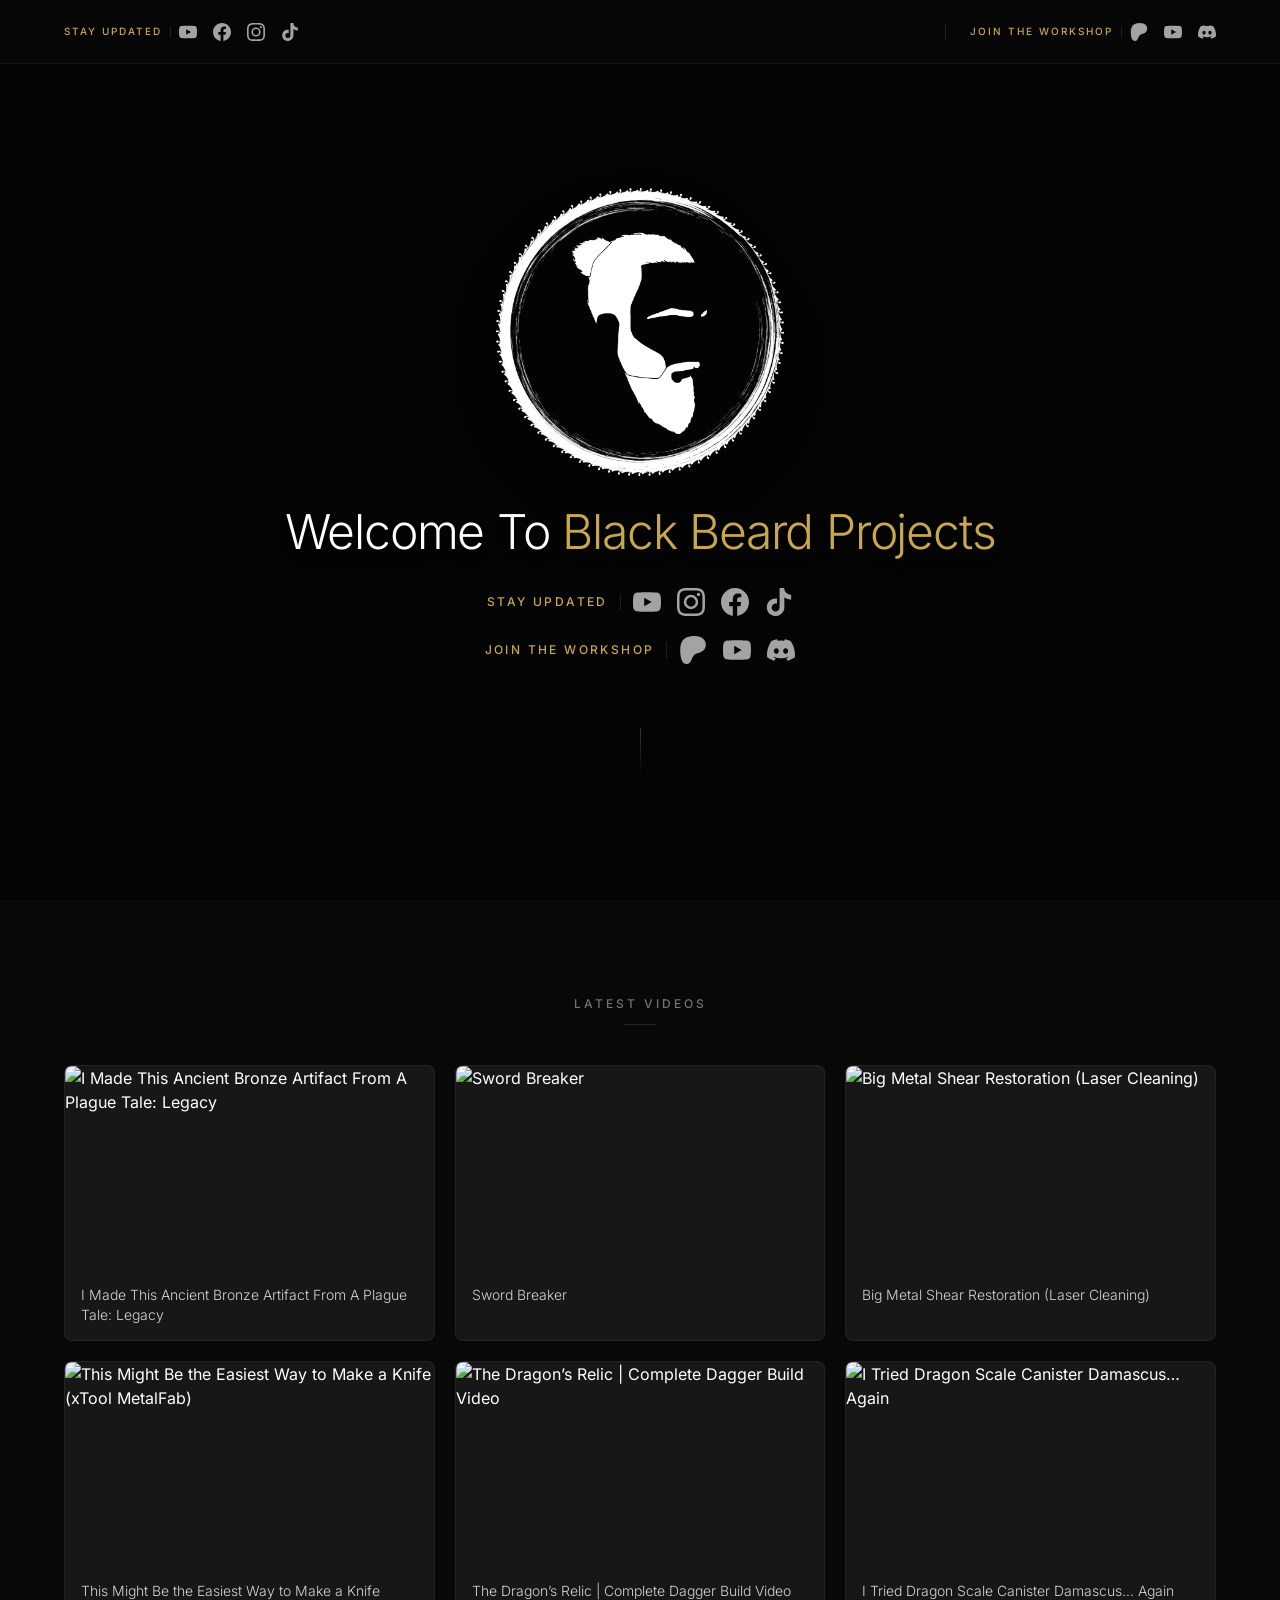
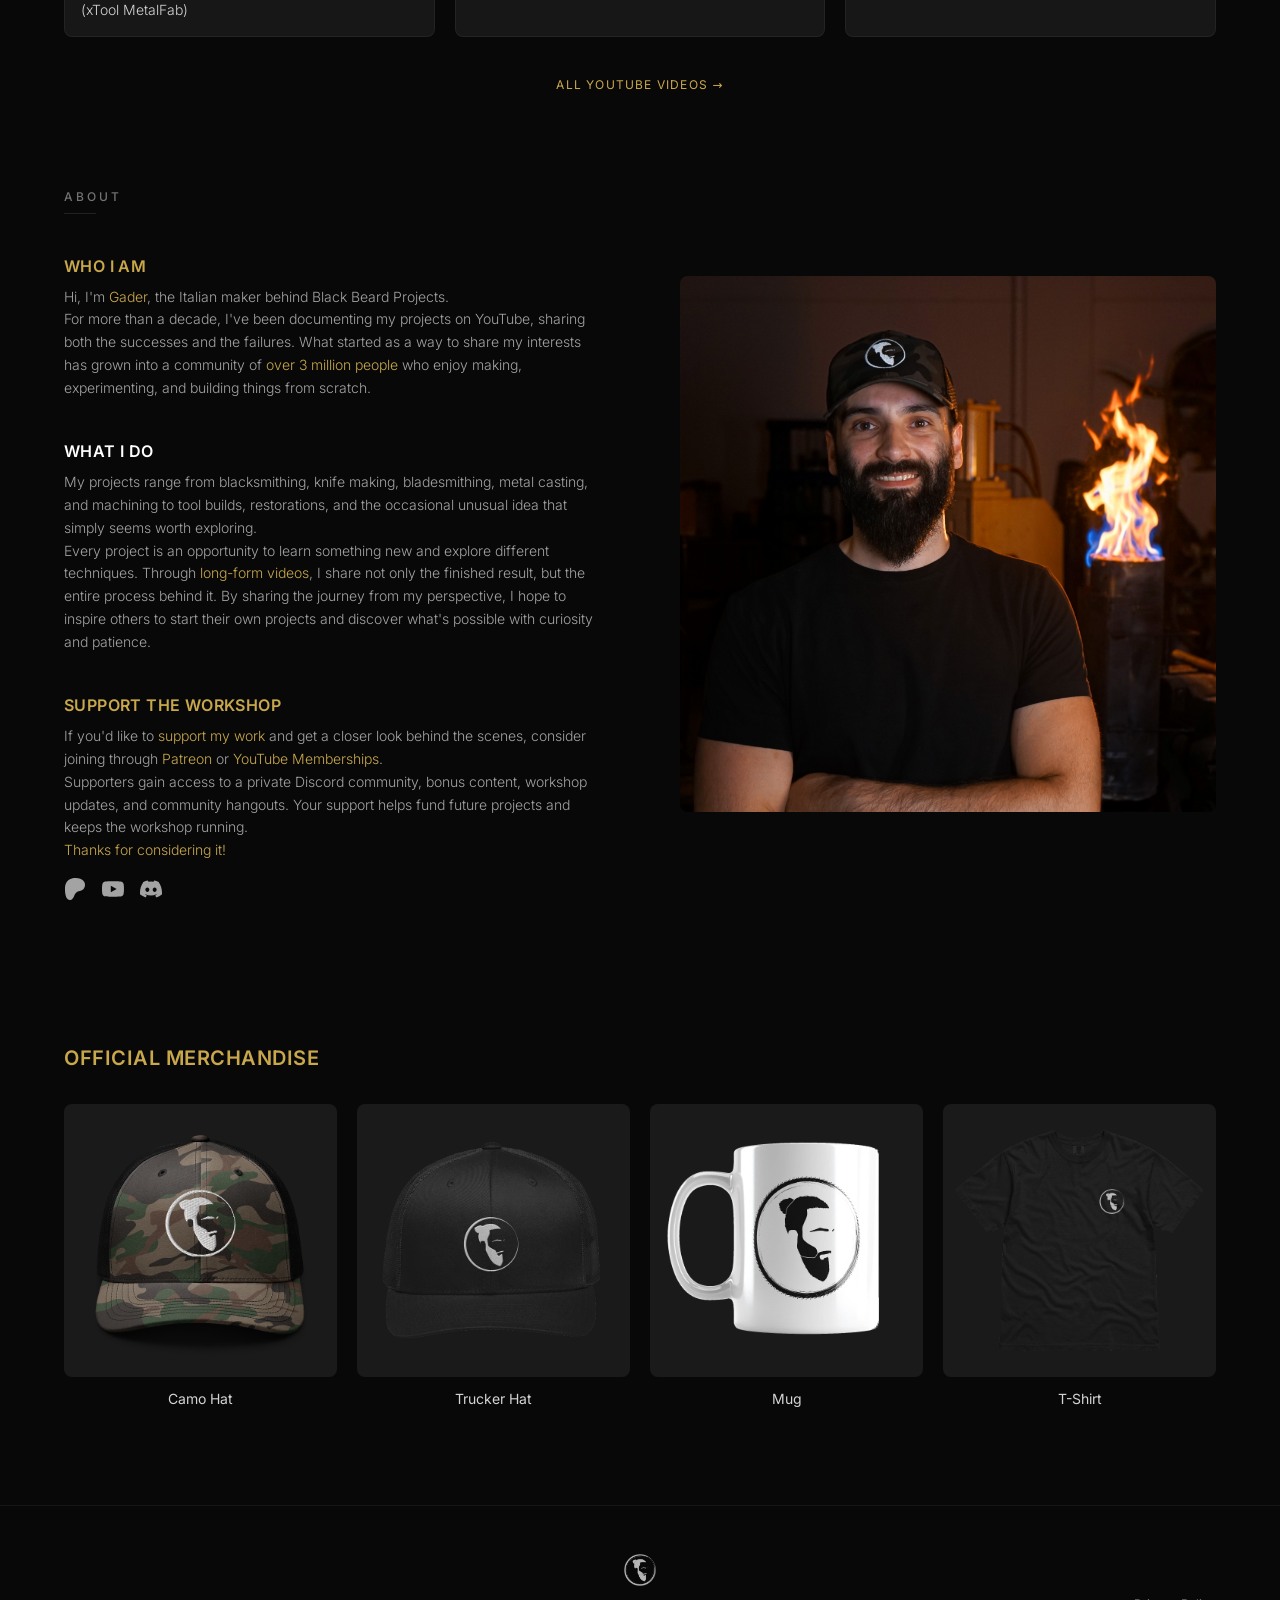
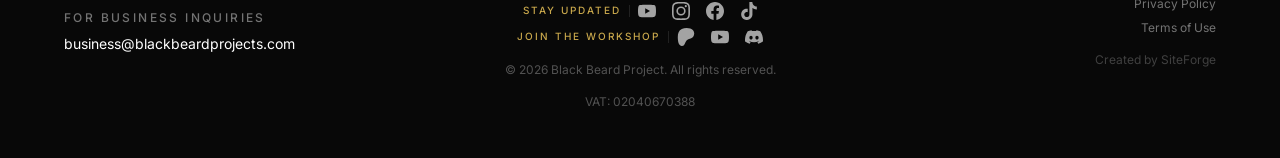
==== index.html @ b5246a2b "deploy: schedule build Koaleo/BlackBeardProjectSite@9760d2b26c0532c83d13c48fe50411321c0445b1" ====
<!DOCTYPE html><html lang="en"> <head><meta charset="UTF-8"><meta name="viewport" content="width=device-width, initial-scale=1.0"><meta name="description" content="Italian maker Black Beard Projects documents blacksmithing, knife making, metal casting and more, sharing the full process with a 3M+ community."><meta property="og:title" content="Black Beard Projects"><meta property="og:description" content="Italian maker Black Beard Projects documents blacksmithing, knife making, metal casting and more, sharing the full process with a 3M+ community."><meta property="og:image" content="https://blackbeardprojects.com/cover.png"><meta property="og:image:width" content="1200"><meta property="og:image:height" content="630"><meta property="og:url" content="https://blackbeardprojects.com"><meta property="og:type" content="website"><meta name="twitter:card" content="summary_large_image"><meta name="twitter:image" content="https://blackbeardprojects.com/cover.png"><link rel="icon" type="image/svg+xml" href="/Logo1.svg"><link rel="apple-touch-icon" href="/LOGO BIANCO 512.png"><title>Black Beard Projects</title><link rel="stylesheet" href="/_astro/index.CavbkKPJ.css"><script type="module">const t=Array.from(document.querySelectorAll(".video-bg"));let n=0,c=!1;function l(e){e.readyState===0&&(e.preload="auto",e.load())}function o(e){c=!1,t[n].play().catch(()=>{}),t[n].style.opacity="1",t[e].style.opacity="0",setTimeout(()=>{t[e].pause(),t[e].currentTime=0,l(t[(n+1)%t.length])},1100)}function i(){if(c)return;c=!0;const e=n;n=(n+1)%t.length;const a=t[n];if(a.readyState>=3)o(e);else{l(a);const r=setTimeout(()=>o(e),4e3);a.addEventListener("canplay",()=>{clearTimeout(r),o(e)},{once:!0})}}t[0].play().catch(()=>{});l(t[1%t.length]);t.forEach(e=>e.addEventListener("ended",i));
</script></head> <body>  <header class="fixed top-0 left-0 right-0 z-50 h-16 flex items-center px-6 md:px-10 border-b border-white/5 backdrop-blur-md bg-[#080808]/80"> <div class="max-w-6xl mx-auto w-full flex items-center justify-between"> <!-- <a href="#" aria-label="Back to top">
      <img
        src="/LOGO BIANCO.png"
        alt="Black Beard Project"
        class="h-8 w-auto"
      />
    </a> --> <div class="flex items-center gap-2"> <span class="hidden md:block text-[10px] font-medium tracking-[0.2em] uppercase whitespace-nowrap" style="color: var(--gold);">Stay Updated</span> <div class="hidden md:block w-px h-3 bg-white/10"></div> <div class="flex items-center gap-4 "> <a href="https://www.youtube.com/@BlackBeardProjects" target="_blank" rel="noopener noreferrer" aria-label="YouTube" class="text-neutral-400 transition-all duration-200 hover:text-white hover:scale-110"> <svg width="18" height="18" viewBox="0 0 24 24" fill="currentColor" xmlns="http://www.w3.org/2000/svg" aria-hidden="true"><path d="M23.5 6.2a3.01 3.01 0 0 0-2.12-2.12C19.5 3.6 12 3.6 12 3.6s-7.5 0-9.38.48A3.01 3.01 0 0 0 .5 6.2C0 8.08 0 12 0 12s0 3.92.5 5.8a3.01 3.01 0 0 0 2.12 2.12C4.5 20.4 12 20.4 12 20.4s7.5 0 9.38-.48a3.01 3.01 0 0 0 2.12-2.12C24 15.92 24 12 24 12s0-3.92-.5-5.8zM9.6 15.6V8.4l6.4 3.6-6.4 3.6z"/></svg> </a><a href="https://facebook.com/BlackBeardProjects" target="_blank" rel="noopener noreferrer" aria-label="Facebook" class="text-neutral-400 transition-all duration-200 hover:text-white hover:scale-110"> <svg width="18" height="18" viewBox="0 0 24 24" fill="currentColor" xmlns="http://www.w3.org/2000/svg" aria-hidden="true"><path d="M24 12.073C24 5.446 18.627 0 12 0S0 5.446 0 12.073C0 18.1 4.388 23.094 10.125 24v-8.437H7.078v-3.49h3.047v-2.66c0-3.025 1.791-4.697 4.533-4.697 1.312 0 2.686.236 2.686.236v2.971H15.83c-1.491 0-1.956.931-1.956 1.886v2.264h3.328l-.532 3.49h-2.796V24C19.612 23.094 24 18.1 24 12.073z"/></svg> </a><a href="https://instagram.com/black_beard_projects" target="_blank" rel="noopener noreferrer" aria-label="Instagram" class="text-neutral-400 transition-all duration-200 hover:text-white hover:scale-110"> <svg width="18" height="18" viewBox="0 0 24 24" fill="currentColor" xmlns="http://www.w3.org/2000/svg" aria-hidden="true"><path d="M12 2.163c3.204 0 3.584.012 4.85.07 3.252.148 4.771 1.691 4.919 4.919.058 1.265.069 1.645.069 4.849 0 3.205-.012 3.584-.069 4.849-.149 3.225-1.664 4.771-4.919 4.919-1.266.058-1.644.07-4.85.07-3.204 0-3.584-.012-4.849-.07-3.26-.149-4.771-1.699-4.919-4.92-.058-1.265-.07-1.644-.07-4.849 0-3.204.013-3.583.07-4.849.149-3.227 1.664-4.771 4.919-4.919 1.266-.057 1.645-.069 4.849-.069zM12 0C8.741 0 8.333.014 7.053.072 2.695.272.273 2.69.073 7.052.014 8.333 0 8.741 0 12c0 3.259.014 3.668.072 4.948.2 4.358 2.618 6.78 6.98 6.98C8.333 23.986 8.741 24 12 24c3.259 0 3.668-.014 4.948-.072 4.354-.2 6.782-2.618 6.979-6.98.059-1.28.073-1.689.073-4.948 0-3.259-.014-3.667-.072-4.947-.196-4.354-2.617-6.78-6.979-6.98C15.668.014 15.259 0 12 0zm0 5.838a6.162 6.162 0 1 0 0 12.324 6.162 6.162 0 0 0 0-12.324zM12 16a4 4 0 1 1 0-8 4 4 0 0 1 0 8zm6.406-11.845a1.44 1.44 0 1 0 0 2.881 1.44 1.44 0 0 0 0-2.881z"/></svg> </a><a href="https://vm.tiktok.com/ZMRnVJQvk" target="_blank" rel="noopener noreferrer" aria-label="TikTok" class="text-neutral-400 transition-all duration-200 hover:text-white hover:scale-110"> <svg width="18" height="18" viewBox="0 0 24 24" fill="currentColor" xmlns="http://www.w3.org/2000/svg" aria-hidden="true"><path d="M12.525.02c1.31-.02 2.61-.01 3.91-.02.08 1.53.63 3.09 1.75 4.17 1.12 1.11 2.7 1.62 4.24 1.79v4.03c-1.44-.05-2.89-.35-4.2-.97-.57-.26-1.1-.59-1.62-.93-.01 2.92.01 5.84-.02 8.75-.08 1.4-.54 2.79-1.35 3.94-1.31 1.92-3.58 3.17-5.91 3.21-1.43.08-2.86-.31-4.08-1.03-2.02-1.19-3.44-3.37-3.65-5.71-.02-.5-.03-1-.01-1.49.18-1.9 1.12-3.72 2.58-4.96 1.66-1.44 3.98-2.13 6.15-1.72.02 1.48-.04 2.96-.04 4.44-.99-.32-2.15-.23-3.02.37-.63.41-1.11 1.04-1.36 1.75-.21.51-.15 1.07-.14 1.61.24 1.64 1.82 3.02 3.5 2.87 1.12-.01 2.19-.66 2.77-1.61.19-.33.4-.67.41-1.06.1-1.79.06-3.57.07-5.36.01-4.03-.01-8.05.02-12.07z"/></svg> </a> </div> </div> <div class="flex items-center gap-4 md:gap-6"> <!-- Stay Updated --> <div class="w-px h-4 bg-white/10"></div> <!-- Join the Workshop --> <div class="flex items-center gap-2"> <span class="hidden md:block text-[10px] font-medium tracking-[0.2em] uppercase whitespace-nowrap" style="color: var(--gold);">Join the Workshop</span> <div class="hidden md:block w-px h-3 bg-white/10"></div> <div class="flex items-center gap-4 "> <a href="https://patreon.com/blackbeardprojects" target="_blank" rel="noopener noreferrer" aria-label="Patreon" class="text-neutral-400 transition-all duration-200 hover:text-white hover:scale-110"> <svg width="18" height="18" viewBox="0 0 512 512" fill="currentColor" xmlns="http://www.w3.org/2000/svg" aria-hidden="true"><g transform="matrix(.47407 0 0 .47407 .383 .422)"><clipPath id="patreon-clip"><path d="M0 0h1080v1080H0z"/></clipPath><g clip-path="url(#patreon-clip)"><path d="M1033.05 324.45c-.19-137.9-107.59-250.92-233.6-291.7-156.48-50.64-362.86-43.3-512.28 27.2-181.1 85.46-237.99 272.66-240.11 459.36-1.74 153.5 13.58 557.79 241.62 560.67 169.44 2.15 194.67-216.18 273.07-321.33 55.78-74.81 127.6-95.94 216.01-117.82 151.95-37.61 255.51-157.53 255.29-316.38z" fill-rule="nonzero"/></g></g></svg> </a><a href="https://www.youtube.com/channel/UC8q2GgxOUS_Dzd5KIYeJQIw/join" target="_blank" rel="noopener noreferrer" aria-label="YouTube Membership" class="text-neutral-400 transition-all duration-200 hover:text-white hover:scale-110"> <svg width="18" height="18" viewBox="0 0 24 24" fill="currentColor" xmlns="http://www.w3.org/2000/svg" aria-hidden="true"><path d="M23.5 6.2a3.01 3.01 0 0 0-2.12-2.12C19.5 3.6 12 3.6 12 3.6s-7.5 0-9.38.48A3.01 3.01 0 0 0 .5 6.2C0 8.08 0 12 0 12s0 3.92.5 5.8a3.01 3.01 0 0 0 2.12 2.12C4.5 20.4 12 20.4 12 20.4s7.5 0 9.38-.48a3.01 3.01 0 0 0 2.12-2.12C24 15.92 24 12 24 12s0-3.92-.5-5.8zM9.6 15.6V8.4l6.4 3.6-6.4 3.6z"/></svg> </a><a href="https://discord.gg/Z4tnxjFQX7" target="_blank" rel="noopener noreferrer" aria-label="Discord" class="text-neutral-400 transition-all duration-200 hover:text-white hover:scale-110"> <svg width="18" height="18" viewBox="0 0 24 24" fill="currentColor" xmlns="http://www.w3.org/2000/svg" aria-hidden="true"><path d="M20.317 4.37a19.791 19.791 0 0 0-4.885-1.515.074.074 0 0 0-.079.037c-.21.375-.444.864-.608 1.25a18.27 18.27 0 0 0-5.487 0 12.64 12.64 0 0 0-.617-1.25.077.077 0 0 0-.079-.037A19.736 19.736 0 0 0 3.677 4.37a.07.07 0 0 0-.032.027C.533 9.046-.32 13.58.099 18.057a.082.082 0 0 0 .031.057 19.9 19.9 0 0 0 5.993 3.03.078.078 0 0 0 .084-.028 14.09 14.09 0 0 0 1.226-1.994.076.076 0 0 0-.041-.106 13.107 13.107 0 0 1-1.872-.892.077.077 0 0 1-.008-.128 10.2 10.2 0 0 0 .372-.292.074.074 0 0 1 .077-.01c3.928 1.793 8.18 1.793 12.062 0a.074.074 0 0 1 .078.01c.12.098.246.198.373.292a.077.077 0 0 1-.006.127 12.299 12.299 0 0 1-1.873.892.077.077 0 0 0-.041.107c.36.698.772 1.362 1.225 1.993a.076.076 0 0 0 .084.028 19.839 19.839 0 0 0 6.002-3.03.077.077 0 0 0 .032-.054c.5-5.177-.838-9.674-3.549-13.66a.061.061 0 0 0-.031-.03zM8.02 15.33c-1.183 0-2.157-1.085-2.157-2.419 0-1.333.956-2.419 2.157-2.419 1.21 0 2.176 1.096 2.157 2.42 0 1.333-.956 2.418-2.157 2.418zm7.975 0c-1.183 0-2.157-1.085-2.157-2.419 0-1.333.955-2.419 2.157-2.419 1.21 0 2.176 1.096 2.157 2.42 0 1.333-.946 2.418-2.157 2.418z"/></svg> </a> </div> </div> </div> </div> </header> <main> <section class="relative min-h-screen flex flex-col items-center justify-center px-6 pt-16 text-center overflow-hidden"> <!-- Video background --> <div class="absolute inset-0 z-0"> <video data-index="0" class="video-bg absolute inset-0 w-full h-full object-cover transition-opacity duration-1000" style="opacity: 1;" src="/videos/bbp1r.mp4" muted playsinline preload="auto"></video><video data-index="1" class="video-bg absolute inset-0 w-full h-full object-cover transition-opacity duration-1000" style="opacity: 0;" src="/videos/bbp2r.mp4" muted playsinline preload="none"></video><video data-index="2" class="video-bg absolute inset-0 w-full h-full object-cover transition-opacity duration-1000" style="opacity: 0;" src="/videos/bbp3r.mp4" muted playsinline preload="none"></video><video data-index="3" class="video-bg absolute inset-0 w-full h-full object-cover transition-opacity duration-1000" style="opacity: 0;" src="/videos/bbp4r.mp4" muted playsinline preload="none"></video><video data-index="4" class="video-bg absolute inset-0 w-full h-full object-cover transition-opacity duration-1000" style="opacity: 0;" src="/videos/bbp5r.mp4" muted playsinline preload="none"></video> <!-- Dark overlay --> <div class="absolute inset-0 bg-black/50"></div> </div> <!-- Content --> <div class="relative z-10 max-w-3xl mx-auto flex flex-col items-center gap-8"> <img src="/LOGO BIANCO.png" alt="Black Beard Project" class="w-48 md:w-64 lg:w-72 drop-shadow-2xl"> <div class="flex flex-col gap-4"> <!-- <p class="text-xs font-medium tracking-[0.25em] text-neutral-400 uppercase">
        DYI &bull; Creating &bull; Sharing
      </p> --> <h1 class="text-3xl md:text-4xl lg:text-5xl font-light text-white leading-tight tracking-tight drop-shadow-lg">
Welcome To<span class="md:hidden"><br></span><span class="hidden md:inline">&nbsp;</span><span style="color: var(--gold);">Black Beard Projects</span> </h1> <!-- <p class="text-base md:text-lg text-neutral-300 max-w-xl mx-auto leading-relaxed font-light drop-shadow">
        Lorem ipsum dolor sit amet, consectetur adipiscing elit, sed do eiusmod tempor incididunt ut labore et dolore magna aliqua.
      </p> --> </div> <div class="flex flex-col items-center gap-5"> <div class="flex items-center gap-3"> <span class="text-xs font-medium tracking-[0.2em] text-neutral-500 uppercase whitespace-nowrap" style="color: var(--gold);">Stay Updated</span> <div class="w-px h-4 bg-white/10"></div> <div class="flex items-center gap-4 "> <a href="https://www.youtube.com/@BlackBeardProjects" target="_blank" rel="noopener noreferrer" aria-label="YouTube" class="text-neutral-400 transition-all duration-200 hover:text-white hover:scale-110"> <svg width="28" height="28" viewBox="0 0 24 24" fill="currentColor" xmlns="http://www.w3.org/2000/svg" aria-hidden="true"><path d="M23.5 6.2a3.01 3.01 0 0 0-2.12-2.12C19.5 3.6 12 3.6 12 3.6s-7.5 0-9.38.48A3.01 3.01 0 0 0 .5 6.2C0 8.08 0 12 0 12s0 3.92.5 5.8a3.01 3.01 0 0 0 2.12 2.12C4.5 20.4 12 20.4 12 20.4s7.5 0 9.38-.48a3.01 3.01 0 0 0 2.12-2.12C24 15.92 24 12 24 12s0-3.92-.5-5.8zM9.6 15.6V8.4l6.4 3.6-6.4 3.6z"/></svg> </a><a href="https://instagram.com/black_beard_projects" target="_blank" rel="noopener noreferrer" aria-label="Instagram" class="text-neutral-400 transition-all duration-200 hover:text-white hover:scale-110"> <svg width="28" height="28" viewBox="0 0 24 24" fill="currentColor" xmlns="http://www.w3.org/2000/svg" aria-hidden="true"><path d="M12 2.163c3.204 0 3.584.012 4.85.07 3.252.148 4.771 1.691 4.919 4.919.058 1.265.069 1.645.069 4.849 0 3.205-.012 3.584-.069 4.849-.149 3.225-1.664 4.771-4.919 4.919-1.266.058-1.644.07-4.85.07-3.204 0-3.584-.012-4.849-.07-3.26-.149-4.771-1.699-4.919-4.92-.058-1.265-.07-1.644-.07-4.849 0-3.204.013-3.583.07-4.849.149-3.227 1.664-4.771 4.919-4.919 1.266-.057 1.645-.069 4.849-.069zM12 0C8.741 0 8.333.014 7.053.072 2.695.272.273 2.69.073 7.052.014 8.333 0 8.741 0 12c0 3.259.014 3.668.072 4.948.2 4.358 2.618 6.78 6.98 6.98C8.333 23.986 8.741 24 12 24c3.259 0 3.668-.014 4.948-.072 4.354-.2 6.782-2.618 6.979-6.98.059-1.28.073-1.689.073-4.948 0-3.259-.014-3.667-.072-4.947-.196-4.354-2.617-6.78-6.979-6.98C15.668.014 15.259 0 12 0zm0 5.838a6.162 6.162 0 1 0 0 12.324 6.162 6.162 0 0 0 0-12.324zM12 16a4 4 0 1 1 0-8 4 4 0 0 1 0 8zm6.406-11.845a1.44 1.44 0 1 0 0 2.881 1.44 1.44 0 0 0 0-2.881z"/></svg> </a><a href="https://facebook.com/BlackBeardProjects" target="_blank" rel="noopener noreferrer" aria-label="Facebook" class="text-neutral-400 transition-all duration-200 hover:text-white hover:scale-110"> <svg width="28" height="28" viewBox="0 0 24 24" fill="currentColor" xmlns="http://www.w3.org/2000/svg" aria-hidden="true"><path d="M24 12.073C24 5.446 18.627 0 12 0S0 5.446 0 12.073C0 18.1 4.388 23.094 10.125 24v-8.437H7.078v-3.49h3.047v-2.66c0-3.025 1.791-4.697 4.533-4.697 1.312 0 2.686.236 2.686.236v2.971H15.83c-1.491 0-1.956.931-1.956 1.886v2.264h3.328l-.532 3.49h-2.796V24C19.612 23.094 24 18.1 24 12.073z"/></svg> </a><a href="https://vm.tiktok.com/ZMRnVJQvk" target="_blank" rel="noopener noreferrer" aria-label="TikTok" class="text-neutral-400 transition-all duration-200 hover:text-white hover:scale-110"> <svg width="28" height="28" viewBox="0 0 24 24" fill="currentColor" xmlns="http://www.w3.org/2000/svg" aria-hidden="true"><path d="M12.525.02c1.31-.02 2.61-.01 3.91-.02.08 1.53.63 3.09 1.75 4.17 1.12 1.11 2.7 1.62 4.24 1.79v4.03c-1.44-.05-2.89-.35-4.2-.97-.57-.26-1.1-.59-1.62-.93-.01 2.92.01 5.84-.02 8.75-.08 1.4-.54 2.79-1.35 3.94-1.31 1.92-3.58 3.17-5.91 3.21-1.43.08-2.86-.31-4.08-1.03-2.02-1.19-3.44-3.37-3.65-5.71-.02-.5-.03-1-.01-1.49.18-1.9 1.12-3.72 2.58-4.96 1.66-1.44 3.98-2.13 6.15-1.72.02 1.48-.04 2.96-.04 4.44-.99-.32-2.15-.23-3.02.37-.63.41-1.11 1.04-1.36 1.75-.21.51-.15 1.07-.14 1.61.24 1.64 1.82 3.02 3.5 2.87 1.12-.01 2.19-.66 2.77-1.61.19-.33.4-.67.41-1.06.1-1.79.06-3.57.07-5.36.01-4.03-.01-8.05.02-12.07z"/></svg> </a> </div> </div> <div class="flex items-center gap-3"> <span class="text-xs font-medium tracking-[0.2em] text-neutral-500 uppercase whitespace-nowrap" style="color: var(--gold);">Join the Workshop</span> <div class="w-px h-4 bg-white/10"></div> <div class="flex items-center gap-4 "> <a href="https://patreon.com/blackbeardprojects" target="_blank" rel="noopener noreferrer" aria-label="Patreon" class="text-neutral-400 transition-all duration-200 hover:text-white hover:scale-110"> <svg width="28" height="28" viewBox="0 0 512 512" fill="currentColor" xmlns="http://www.w3.org/2000/svg" aria-hidden="true"><g transform="matrix(.47407 0 0 .47407 .383 .422)"><clipPath id="patreon-clip"><path d="M0 0h1080v1080H0z"/></clipPath><g clip-path="url(#patreon-clip)"><path d="M1033.05 324.45c-.19-137.9-107.59-250.92-233.6-291.7-156.48-50.64-362.86-43.3-512.28 27.2-181.1 85.46-237.99 272.66-240.11 459.36-1.74 153.5 13.58 557.79 241.62 560.67 169.44 2.15 194.67-216.18 273.07-321.33 55.78-74.81 127.6-95.94 216.01-117.82 151.95-37.61 255.51-157.53 255.29-316.38z" fill-rule="nonzero"/></g></g></svg> </a><a href="https://www.youtube.com/channel/UC8q2GgxOUS_Dzd5KIYeJQIw/join" target="_blank" rel="noopener noreferrer" aria-label="YouTube Membership" class="text-neutral-400 transition-all duration-200 hover:text-white hover:scale-110"> <svg width="28" height="28" viewBox="0 0 24 24" fill="currentColor" xmlns="http://www.w3.org/2000/svg" aria-hidden="true"><path d="M23.5 6.2a3.01 3.01 0 0 0-2.12-2.12C19.5 3.6 12 3.6 12 3.6s-7.5 0-9.38.48A3.01 3.01 0 0 0 .5 6.2C0 8.08 0 12 0 12s0 3.92.5 5.8a3.01 3.01 0 0 0 2.12 2.12C4.5 20.4 12 20.4 12 20.4s7.5 0 9.38-.48a3.01 3.01 0 0 0 2.12-2.12C24 15.92 24 12 24 12s0-3.92-.5-5.8zM9.6 15.6V8.4l6.4 3.6-6.4 3.6z"/></svg> </a><a href="https://discord.gg/Z4tnxjFQX7" target="_blank" rel="noopener noreferrer" aria-label="Discord" class="text-neutral-400 transition-all duration-200 hover:text-white hover:scale-110"> <svg width="28" height="28" viewBox="0 0 24 24" fill="currentColor" xmlns="http://www.w3.org/2000/svg" aria-hidden="true"><path d="M20.317 4.37a19.791 19.791 0 0 0-4.885-1.515.074.074 0 0 0-.079.037c-.21.375-.444.864-.608 1.25a18.27 18.27 0 0 0-5.487 0 12.64 12.64 0 0 0-.617-1.25.077.077 0 0 0-.079-.037A19.736 19.736 0 0 0 3.677 4.37a.07.07 0 0 0-.032.027C.533 9.046-.32 13.58.099 18.057a.082.082 0 0 0 .031.057 19.9 19.9 0 0 0 5.993 3.03.078.078 0 0 0 .084-.028 14.09 14.09 0 0 0 1.226-1.994.076.076 0 0 0-.041-.106 13.107 13.107 0 0 1-1.872-.892.077.077 0 0 1-.008-.128 10.2 10.2 0 0 0 .372-.292.074.074 0 0 1 .077-.01c3.928 1.793 8.18 1.793 12.062 0a.074.074 0 0 1 .078.01c.12.098.246.198.373.292a.077.077 0 0 1-.006.127 12.299 12.299 0 0 1-1.873.892.077.077 0 0 0-.041.107c.36.698.772 1.362 1.225 1.993a.076.076 0 0 0 .084.028 19.839 19.839 0 0 0 6.002-3.03.077.077 0 0 0 .032-.054c.5-5.177-.838-9.674-3.549-13.66a.061.061 0 0 0-.031-.03zM8.02 15.33c-1.183 0-2.157-1.085-2.157-2.419 0-1.333.956-2.419 2.157-2.419 1.21 0 2.176 1.096 2.157 2.42 0 1.333-.956 2.418-2.157 2.418zm7.975 0c-1.183 0-2.157-1.085-2.157-2.419 0-1.333.955-2.419 2.157-2.419 1.21 0 2.176 1.096 2.157 2.42 0 1.333-.946 2.418-2.157 2.418z"/></svg> </a> </div> </div> </div> </div> <div class="relative z-10 mt-16 w-px h-12 bg-gradient-to-b from-white/20 to-transparent"></div> </section>  <section class="pt-24 pb-12 px-6"><div class="max-w-6xl mx-auto flex flex-col gap-10"><div class="flex flex-col items-center gap-3 text-center"><p class="text-xs font-medium tracking-[0.25em] text-neutral-500 uppercase">
Latest Videos
</p><div class="w-8 h-px bg-white/10"></div></div><div class="grid grid-cols-1 sm:grid-cols-2 lg:grid-cols-3 gap-5"><a href="https://www.youtube.com/watch?v=O2qRV2FbJn8" target="_blank" rel="noopener noreferrer" class="group flex flex-col gap-3 rounded-lg overflow-hidden bg-neutral-900 border border-white/5 hover:border-white/15 transition-all duration-200"><div class="relative overflow-hidden aspect-video"><img src="https://i4.ytimg.com/vi/O2qRV2FbJn8/hqdefault.jpg" alt="I Made This Ancient Bronze Artifact From A Plague Tale: Legacy" loading="lazy" class="w-full h-full object-cover transition-transform duration-300 group-hover:scale-105"><div class="absolute inset-0 flex items-center justify-center opacity-0 group-hover:opacity-100 transition-opacity duration-200 bg-black/30"><div class="w-12 h-12 rounded-full bg-white/10 backdrop-blur-sm flex items-center justify-center"><svg width="18" height="18" viewBox="0 0 24 24" fill="white" aria-hidden="true"><path d="M8 5v14l11-7z"></path></svg></div></div></div><p class="px-4 pb-4 text-sm text-neutral-300 font-light leading-snug group-hover:text-white transition-colors duration-200 line-clamp-2">I Made This Ancient Bronze Artifact From A Plague Tale: Legacy</p></a><a href="https://www.youtube.com/watch?v=qmCxU5WiJaM" target="_blank" rel="noopener noreferrer" class="group flex flex-col gap-3 rounded-lg overflow-hidden bg-neutral-900 border border-white/5 hover:border-white/15 transition-all duration-200"><div class="relative overflow-hidden aspect-video"><img src="https://i2.ytimg.com/vi/qmCxU5WiJaM/hqdefault.jpg" alt="Sword Breaker" loading="lazy" class="w-full h-full object-cover transition-transform duration-300 group-hover:scale-105"><div class="absolute inset-0 flex items-center justify-center opacity-0 group-hover:opacity-100 transition-opacity duration-200 bg-black/30"><div class="w-12 h-12 rounded-full bg-white/10 backdrop-blur-sm flex items-center justify-center"><svg width="18" height="18" viewBox="0 0 24 24" fill="white" aria-hidden="true"><path d="M8 5v14l11-7z"></path></svg></div></div></div><p class="px-4 pb-4 text-sm text-neutral-300 font-light leading-snug group-hover:text-white transition-colors duration-200 line-clamp-2">Sword Breaker</p></a><a href="https://www.youtube.com/watch?v=UR1D5U0NNgA" target="_blank" rel="noopener noreferrer" class="group flex flex-col gap-3 rounded-lg overflow-hidden bg-neutral-900 border border-white/5 hover:border-white/15 transition-all duration-200"><div class="relative overflow-hidden aspect-video"><img src="https://i2.ytimg.com/vi/UR1D5U0NNgA/hqdefault.jpg" alt="Big Metal Shear Restoration (Laser Cleaning)" loading="lazy" class="w-full h-full object-cover transition-transform duration-300 group-hover:scale-105"><div class="absolute inset-0 flex items-center justify-center opacity-0 group-hover:opacity-100 transition-opacity duration-200 bg-black/30"><div class="w-12 h-12 rounded-full bg-white/10 backdrop-blur-sm flex items-center justify-center"><svg width="18" height="18" viewBox="0 0 24 24" fill="white" aria-hidden="true"><path d="M8 5v14l11-7z"></path></svg></div></div></div><p class="px-4 pb-4 text-sm text-neutral-300 font-light leading-snug group-hover:text-white transition-colors duration-200 line-clamp-2">Big Metal Shear Restoration (Laser Cleaning)</p></a><a href="https://www.youtube.com/watch?v=v4m69bp0TsM" target="_blank" rel="noopener noreferrer" class="group flex flex-col gap-3 rounded-lg overflow-hidden bg-neutral-900 border border-white/5 hover:border-white/15 transition-all duration-200 hidden sm:flex"><div class="relative overflow-hidden aspect-video"><img src="https://i3.ytimg.com/vi/v4m69bp0TsM/hqdefault.jpg" alt="This Might Be the Easiest Way to Make a Knife (xTool MetalFab)" loading="lazy" class="w-full h-full object-cover transition-transform duration-300 group-hover:scale-105"><div class="absolute inset-0 flex items-center justify-center opacity-0 group-hover:opacity-100 transition-opacity duration-200 bg-black/30"><div class="w-12 h-12 rounded-full bg-white/10 backdrop-blur-sm flex items-center justify-center"><svg width="18" height="18" viewBox="0 0 24 24" fill="white" aria-hidden="true"><path d="M8 5v14l11-7z"></path></svg></div></div></div><p class="px-4 pb-4 text-sm text-neutral-300 font-light leading-snug group-hover:text-white transition-colors duration-200 line-clamp-2">This Might Be the Easiest Way to Make a Knife (xTool MetalFab)</p></a><a href="https://www.youtube.com/watch?v=dO_3CYfKgvg" target="_blank" rel="noopener noreferrer" class="group flex flex-col gap-3 rounded-lg overflow-hidden bg-neutral-900 border border-white/5 hover:border-white/15 transition-all duration-200 hidden sm:flex"><div class="relative overflow-hidden aspect-video"><img src="https://i1.ytimg.com/vi/dO_3CYfKgvg/hqdefault.jpg" alt="The Dragon’s Relic | Complete Dagger Build Video" loading="lazy" class="w-full h-full object-cover transition-transform duration-300 group-hover:scale-105"><div class="absolute inset-0 flex items-center justify-center opacity-0 group-hover:opacity-100 transition-opacity duration-200 bg-black/30"><div class="w-12 h-12 rounded-full bg-white/10 backdrop-blur-sm flex items-center justify-center"><svg width="18" height="18" viewBox="0 0 24 24" fill="white" aria-hidden="true"><path d="M8 5v14l11-7z"></path></svg></div></div></div><p class="px-4 pb-4 text-sm text-neutral-300 font-light leading-snug group-hover:text-white transition-colors duration-200 line-clamp-2">The Dragon’s Relic | Complete Dagger Build Video</p></a><a href="https://www.youtube.com/watch?v=WH8CagCJ8lk" target="_blank" rel="noopener noreferrer" class="group flex flex-col gap-3 rounded-lg overflow-hidden bg-neutral-900 border border-white/5 hover:border-white/15 transition-all duration-200 hidden sm:flex"><div class="relative overflow-hidden aspect-video"><img src="https://i4.ytimg.com/vi/WH8CagCJ8lk/hqdefault.jpg" alt="I Tried Dragon Scale Canister Damascus… Again" loading="lazy" class="w-full h-full object-cover transition-transform duration-300 group-hover:scale-105"><div class="absolute inset-0 flex items-center justify-center opacity-0 group-hover:opacity-100 transition-opacity duration-200 bg-black/30"><div class="w-12 h-12 rounded-full bg-white/10 backdrop-blur-sm flex items-center justify-center"><svg width="18" height="18" viewBox="0 0 24 24" fill="white" aria-hidden="true"><path d="M8 5v14l11-7z"></path></svg></div></div></div><p class="px-4 pb-4 text-sm text-neutral-300 font-light leading-snug group-hover:text-white transition-colors duration-200 line-clamp-2">I Tried Dragon Scale Canister Damascus… Again</p></a></div><div class="flex justify-center"><a href="https://www.youtube.com/@BlackBeardProjects" target="_blank" rel="noopener noreferrer" class="text-xs font-large tracking-widest uppercase text-neutral-500 hover:text-white transition-colors duration-200" style="color: var(--gold);">
All YouTube Videos &rarr;
</a></div></div></section> <section class="pt-12 pb-24 px-6"> <div class="max-w-6xl mx-auto"> <div class="grid grid-cols-1 lg:grid-cols-2 gap-12 lg:gap-20 items-center"> <!-- Left: text sections --> <div class="flex flex-col gap-10"> <div class="flex flex-col gap-2"> <p class="text-xs font-medium tracking-[0.25em] text-neutral-500 uppercase">About</p> <div class="w-8 h-px bg-white/10"></div> </div> <div class="flex flex-col gap-2"> <h3 class="text-base font-semibold tracking-wide uppercase" style="color: var(--gold);"> Who I Am </h3> <p class="text-sm text-neutral-400 leading-relaxed font-light">Hi, I'm <span style="color: var(--gold);">Gader</span>, the Italian maker behind Black Beard Projects.<br>For more than a decade, I've been documenting my projects on YouTube, sharing both the successes and the failures. What started as a way to share my interests has grown into a community of <span style="color: var(--gold);">over 3 million people</span> who enjoy making, experimenting, and building things from scratch.</p>  </div><div class="flex flex-col gap-2"> <h3 class="text-base font-semibold tracking-wide uppercase" style="color: #ffffff;"> What I Do </h3> <p class="text-sm text-neutral-400 leading-relaxed font-light">My projects range from blacksmithing, knife making, bladesmithing, metal casting, and machining to tool builds, restorations, and the occasional unusual idea that simply seems worth exploring.<br>Every project is an opportunity to learn something new and explore different techniques. Through <span style="color: var(--gold);">long-form videos</span>, I share not only the finished result, but the entire process behind it. By sharing the journey from my perspective, I hope to inspire others to start their own projects and discover what's possible with curiosity and patience.</p>  </div><div class="flex flex-col gap-2"> <h3 class="text-base font-semibold tracking-wide uppercase" style="color: var(--gold);"> Support the Workshop </h3> <p class="text-sm text-neutral-400 leading-relaxed font-light">If you'd like to <span style="color: var(--gold);">support my work</span> and get a closer look behind the scenes, consider joining through <span style="color: var(--gold);">Patreon</span> or <span style="color: var(--gold);">YouTube Memberships</span>.<br>Supporters gain access to a private Discord community, bonus content, workshop updates, and community hangouts. Your support helps fund future projects and keeps the workshop running.<br><span style="color: var(--gold);">Thanks for considering it!</span></p> <div class="flex items-center gap-2 mt-2"> <div class="flex items-center gap-4 "> <a href="https://patreon.com/blackbeardprojects" target="_blank" rel="noopener noreferrer" aria-label="Patreon" class="text-neutral-400 transition-all duration-200 hover:text-white hover:scale-110"> <svg width="22" height="22" viewBox="0 0 512 512" fill="currentColor" xmlns="http://www.w3.org/2000/svg" aria-hidden="true"><g transform="matrix(.47407 0 0 .47407 .383 .422)"><clipPath id="patreon-clip"><path d="M0 0h1080v1080H0z"/></clipPath><g clip-path="url(#patreon-clip)"><path d="M1033.05 324.45c-.19-137.9-107.59-250.92-233.6-291.7-156.48-50.64-362.86-43.3-512.28 27.2-181.1 85.46-237.99 272.66-240.11 459.36-1.74 153.5 13.58 557.79 241.62 560.67 169.44 2.15 194.67-216.18 273.07-321.33 55.78-74.81 127.6-95.94 216.01-117.82 151.95-37.61 255.51-157.53 255.29-316.38z" fill-rule="nonzero"/></g></g></svg> </a><a href="https://www.youtube.com/channel/UC8q2GgxOUS_Dzd5KIYeJQIw/join" target="_blank" rel="noopener noreferrer" aria-label="YouTube Membership" class="text-neutral-400 transition-all duration-200 hover:text-white hover:scale-110"> <svg width="22" height="22" viewBox="0 0 24 24" fill="currentColor" xmlns="http://www.w3.org/2000/svg" aria-hidden="true"><path d="M23.5 6.2a3.01 3.01 0 0 0-2.12-2.12C19.5 3.6 12 3.6 12 3.6s-7.5 0-9.38.48A3.01 3.01 0 0 0 .5 6.2C0 8.08 0 12 0 12s0 3.92.5 5.8a3.01 3.01 0 0 0 2.12 2.12C4.5 20.4 12 20.4 12 20.4s7.5 0 9.38-.48a3.01 3.01 0 0 0 2.12-2.12C24 15.92 24 12 24 12s0-3.92-.5-5.8zM9.6 15.6V8.4l6.4 3.6-6.4 3.6z"/></svg> </a><a href="https://discord.gg/Z4tnxjFQX7" target="_blank" rel="noopener noreferrer" aria-label="Discord" class="text-neutral-400 transition-all duration-200 hover:text-white hover:scale-110"> <svg width="22" height="22" viewBox="0 0 24 24" fill="currentColor" xmlns="http://www.w3.org/2000/svg" aria-hidden="true"><path d="M20.317 4.37a19.791 19.791 0 0 0-4.885-1.515.074.074 0 0 0-.079.037c-.21.375-.444.864-.608 1.25a18.27 18.27 0 0 0-5.487 0 12.64 12.64 0 0 0-.617-1.25.077.077 0 0 0-.079-.037A19.736 19.736 0 0 0 3.677 4.37a.07.07 0 0 0-.032.027C.533 9.046-.32 13.58.099 18.057a.082.082 0 0 0 .031.057 19.9 19.9 0 0 0 5.993 3.03.078.078 0 0 0 .084-.028 14.09 14.09 0 0 0 1.226-1.994.076.076 0 0 0-.041-.106 13.107 13.107 0 0 1-1.872-.892.077.077 0 0 1-.008-.128 10.2 10.2 0 0 0 .372-.292.074.074 0 0 1 .077-.01c3.928 1.793 8.18 1.793 12.062 0a.074.074 0 0 1 .078.01c.12.098.246.198.373.292a.077.077 0 0 1-.006.127 12.299 12.299 0 0 1-1.873.892.077.077 0 0 0-.041.107c.36.698.772 1.362 1.225 1.993a.076.076 0 0 0 .084.028 19.839 19.839 0 0 0 6.002-3.03.077.077 0 0 0 .032-.054c.5-5.177-.838-9.674-3.549-13.66a.061.061 0 0 0-.031-.03zM8.02 15.33c-1.183 0-2.157-1.085-2.157-2.419 0-1.333.956-2.419 2.157-2.419 1.21 0 2.176 1.096 2.157 2.42 0 1.333-.956 2.418-2.157 2.418zm7.975 0c-1.183 0-2.157-1.085-2.157-2.419 0-1.333.955-2.419 2.157-2.419 1.21 0 2.176 1.096 2.157 2.42 0 1.333-.946 2.418-2.157 2.418z"/></svg> </a> </div> </div> </div> </div> <!-- Right: vertical photo --> <div class="flex justify-center lg:justify-end"> <div class="relative w-full max-w-sm lg:max-w-none"> <img src="/about.jpg" alt="Black Beard Project" class="w-full object-cover rounded-lg" style="aspect-ratio: 1/1;"> </div> </div> </div> </div> </section> <section class="pt-12 pb-24 px-6"> <div class="max-w-6xl mx-auto flex flex-col gap-8"> <h2 class="text-xl font-semibold tracking-wide uppercase" style="color: var(--gold);">
Official Merchandise
</h2> <div class="grid grid-cols-2 lg:grid-cols-4 gap-5"> <a href="https://black-beard-projects-shop.fourthwall.com" target="_blank" rel="noopener noreferrer" class="flex flex-col gap-3 group"> <div class="aspect-square overflow-hidden rounded-lg bg-neutral-900"> <img src="/merch1.jpg" alt="Camo Hat" class="w-full h-full object-cover transition-transform duration-300 group-hover:scale-105"> </div> <p class="text-sm text-center text-neutral-300 group-hover:text-white transition-colors duration-200"> Camo Hat </p> </a><a href="https://black-beard-projects-shop.fourthwall.com" target="_blank" rel="noopener noreferrer" class="flex flex-col gap-3 group"> <div class="aspect-square overflow-hidden rounded-lg bg-neutral-900"> <img src="/merch2.jpg" alt="Trucker Hat" class="w-full h-full object-cover transition-transform duration-300 group-hover:scale-105"> </div> <p class="text-sm text-center text-neutral-300 group-hover:text-white transition-colors duration-200"> Trucker Hat </p> </a><a href="https://black-beard-projects-shop.fourthwall.com" target="_blank" rel="noopener noreferrer" class="flex flex-col gap-3 group"> <div class="aspect-square overflow-hidden rounded-lg bg-neutral-900"> <img src="/merch3.jpg" alt="Mug" class="w-full h-full object-cover transition-transform duration-300 group-hover:scale-105"> </div> <p class="text-sm text-center text-neutral-300 group-hover:text-white transition-colors duration-200"> Mug </p> </a><a href="https://black-beard-projects-shop.fourthwall.com" target="_blank" rel="noopener noreferrer" class="flex flex-col gap-3 group"> <div class="aspect-square overflow-hidden rounded-lg bg-neutral-900"> <img src="/merch4.jpg" alt="T-Shirt" class="w-full h-full object-cover transition-transform duration-300 group-hover:scale-105"> </div> <p class="text-sm text-center text-neutral-300 group-hover:text-white transition-colors duration-200"> T-Shirt </p> </a> </div> </div> </section> </main> <footer class="border-t border-white/5 py-12 px-6"> <div class="max-w-6xl mx-auto"> <div class="grid grid-cols-1 md:grid-cols-3 gap-10 md:gap-6 items-center"> <!-- Business inquiries --> <div class="flex flex-col items-center md:items-start gap-2"> <p class="text-xs font-medium tracking-[0.2em] text-neutral-500 uppercase">
For Business Inquiries
</p> <a href="mailto:business@blackbeardprojects.com" class="text-sm text-white hover:text-[var(--gold)] transition-colors duration-200">
business@blackbeardprojects.com
</a> </div> <!-- Center: logo + copyright + social --> <div class="flex flex-col items-center gap-4"> <img src="/LOGO BIANCO.png" alt="Black Beard Project" class="h-8 w-auto opacity-70"> <div class="flex flex-col items-center gap-2"> <div class="flex items-center gap-2"> <span class="text-[10px] font-medium tracking-[0.2em] uppercase whitespace-nowrap" style="color: var(--gold);">Stay Updated</span> <div class="w-px h-3 bg-white/10"></div> <div class="flex items-center gap-4 "> <a href="https://www.youtube.com/@BlackBeardProjects" target="_blank" rel="noopener noreferrer" aria-label="YouTube" class="text-neutral-400 transition-all duration-200 hover:text-white hover:scale-110"> <svg width="18" height="18" viewBox="0 0 24 24" fill="currentColor" xmlns="http://www.w3.org/2000/svg" aria-hidden="true"><path d="M23.5 6.2a3.01 3.01 0 0 0-2.12-2.12C19.5 3.6 12 3.6 12 3.6s-7.5 0-9.38.48A3.01 3.01 0 0 0 .5 6.2C0 8.08 0 12 0 12s0 3.92.5 5.8a3.01 3.01 0 0 0 2.12 2.12C4.5 20.4 12 20.4 12 20.4s7.5 0 9.38-.48a3.01 3.01 0 0 0 2.12-2.12C24 15.92 24 12 24 12s0-3.92-.5-5.8zM9.6 15.6V8.4l6.4 3.6-6.4 3.6z"/></svg> </a><a href="https://instagram.com/black_beard_projects" target="_blank" rel="noopener noreferrer" aria-label="Instagram" class="text-neutral-400 transition-all duration-200 hover:text-white hover:scale-110"> <svg width="18" height="18" viewBox="0 0 24 24" fill="currentColor" xmlns="http://www.w3.org/2000/svg" aria-hidden="true"><path d="M12 2.163c3.204 0 3.584.012 4.85.07 3.252.148 4.771 1.691 4.919 4.919.058 1.265.069 1.645.069 4.849 0 3.205-.012 3.584-.069 4.849-.149 3.225-1.664 4.771-4.919 4.919-1.266.058-1.644.07-4.85.07-3.204 0-3.584-.012-4.849-.07-3.26-.149-4.771-1.699-4.919-4.92-.058-1.265-.07-1.644-.07-4.849 0-3.204.013-3.583.07-4.849.149-3.227 1.664-4.771 4.919-4.919 1.266-.057 1.645-.069 4.849-.069zM12 0C8.741 0 8.333.014 7.053.072 2.695.272.273 2.69.073 7.052.014 8.333 0 8.741 0 12c0 3.259.014 3.668.072 4.948.2 4.358 2.618 6.78 6.98 6.98C8.333 23.986 8.741 24 12 24c3.259 0 3.668-.014 4.948-.072 4.354-.2 6.782-2.618 6.979-6.98.059-1.28.073-1.689.073-4.948 0-3.259-.014-3.667-.072-4.947-.196-4.354-2.617-6.78-6.979-6.98C15.668.014 15.259 0 12 0zm0 5.838a6.162 6.162 0 1 0 0 12.324 6.162 6.162 0 0 0 0-12.324zM12 16a4 4 0 1 1 0-8 4 4 0 0 1 0 8zm6.406-11.845a1.44 1.44 0 1 0 0 2.881 1.44 1.44 0 0 0 0-2.881z"/></svg> </a><a href="https://facebook.com/BlackBeardProjects" target="_blank" rel="noopener noreferrer" aria-label="Facebook" class="text-neutral-400 transition-all duration-200 hover:text-white hover:scale-110"> <svg width="18" height="18" viewBox="0 0 24 24" fill="currentColor" xmlns="http://www.w3.org/2000/svg" aria-hidden="true"><path d="M24 12.073C24 5.446 18.627 0 12 0S0 5.446 0 12.073C0 18.1 4.388 23.094 10.125 24v-8.437H7.078v-3.49h3.047v-2.66c0-3.025 1.791-4.697 4.533-4.697 1.312 0 2.686.236 2.686.236v2.971H15.83c-1.491 0-1.956.931-1.956 1.886v2.264h3.328l-.532 3.49h-2.796V24C19.612 23.094 24 18.1 24 12.073z"/></svg> </a><a href="https://vm.tiktok.com/ZMRnVJQvk" target="_blank" rel="noopener noreferrer" aria-label="TikTok" class="text-neutral-400 transition-all duration-200 hover:text-white hover:scale-110"> <svg width="18" height="18" viewBox="0 0 24 24" fill="currentColor" xmlns="http://www.w3.org/2000/svg" aria-hidden="true"><path d="M12.525.02c1.31-.02 2.61-.01 3.91-.02.08 1.53.63 3.09 1.75 4.17 1.12 1.11 2.7 1.62 4.24 1.79v4.03c-1.44-.05-2.89-.35-4.2-.97-.57-.26-1.1-.59-1.62-.93-.01 2.92.01 5.84-.02 8.75-.08 1.4-.54 2.79-1.35 3.94-1.31 1.92-3.58 3.17-5.91 3.21-1.43.08-2.86-.31-4.08-1.03-2.02-1.19-3.44-3.37-3.65-5.71-.02-.5-.03-1-.01-1.49.18-1.9 1.12-3.72 2.58-4.96 1.66-1.44 3.98-2.13 6.15-1.72.02 1.48-.04 2.96-.04 4.44-.99-.32-2.15-.23-3.02.37-.63.41-1.11 1.04-1.36 1.75-.21.51-.15 1.07-.14 1.61.24 1.64 1.82 3.02 3.5 2.87 1.12-.01 2.19-.66 2.77-1.61.19-.33.4-.67.41-1.06.1-1.79.06-3.57.07-5.36.01-4.03-.01-8.05.02-12.07z"/></svg> </a> </div> </div> <div class="flex items-center gap-2"> <span class="text-[10px] font-medium tracking-[0.2em] uppercase whitespace-nowrap" style="color: var(--gold);">Join the Workshop</span> <div class="w-px h-3 bg-white/10"></div> <div class="flex items-center gap-4 "> <a href="https://patreon.com/blackbeardprojects" target="_blank" rel="noopener noreferrer" aria-label="Patreon" class="text-neutral-400 transition-all duration-200 hover:text-white hover:scale-110"> <svg width="18" height="18" viewBox="0 0 512 512" fill="currentColor" xmlns="http://www.w3.org/2000/svg" aria-hidden="true"><g transform="matrix(.47407 0 0 .47407 .383 .422)"><clipPath id="patreon-clip"><path d="M0 0h1080v1080H0z"/></clipPath><g clip-path="url(#patreon-clip)"><path d="M1033.05 324.45c-.19-137.9-107.59-250.92-233.6-291.7-156.48-50.64-362.86-43.3-512.28 27.2-181.1 85.46-237.99 272.66-240.11 459.36-1.74 153.5 13.58 557.79 241.62 560.67 169.44 2.15 194.67-216.18 273.07-321.33 55.78-74.81 127.6-95.94 216.01-117.82 151.95-37.61 255.51-157.53 255.29-316.38z" fill-rule="nonzero"/></g></g></svg> </a><a href="https://www.youtube.com/channel/UC8q2GgxOUS_Dzd5KIYeJQIw/join" target="_blank" rel="noopener noreferrer" aria-label="YouTube Membership" class="text-neutral-400 transition-all duration-200 hover:text-white hover:scale-110"> <svg width="18" height="18" viewBox="0 0 24 24" fill="currentColor" xmlns="http://www.w3.org/2000/svg" aria-hidden="true"><path d="M23.5 6.2a3.01 3.01 0 0 0-2.12-2.12C19.5 3.6 12 3.6 12 3.6s-7.5 0-9.38.48A3.01 3.01 0 0 0 .5 6.2C0 8.08 0 12 0 12s0 3.92.5 5.8a3.01 3.01 0 0 0 2.12 2.12C4.5 20.4 12 20.4 12 20.4s7.5 0 9.38-.48a3.01 3.01 0 0 0 2.12-2.12C24 15.92 24 12 24 12s0-3.92-.5-5.8zM9.6 15.6V8.4l6.4 3.6-6.4 3.6z"/></svg> </a><a href="https://discord.gg/Z4tnxjFQX7" target="_blank" rel="noopener noreferrer" aria-label="Discord" class="text-neutral-400 transition-all duration-200 hover:text-white hover:scale-110"> <svg width="18" height="18" viewBox="0 0 24 24" fill="currentColor" xmlns="http://www.w3.org/2000/svg" aria-hidden="true"><path d="M20.317 4.37a19.791 19.791 0 0 0-4.885-1.515.074.074 0 0 0-.079.037c-.21.375-.444.864-.608 1.25a18.27 18.27 0 0 0-5.487 0 12.64 12.64 0 0 0-.617-1.25.077.077 0 0 0-.079-.037A19.736 19.736 0 0 0 3.677 4.37a.07.07 0 0 0-.032.027C.533 9.046-.32 13.58.099 18.057a.082.082 0 0 0 .031.057 19.9 19.9 0 0 0 5.993 3.03.078.078 0 0 0 .084-.028 14.09 14.09 0 0 0 1.226-1.994.076.076 0 0 0-.041-.106 13.107 13.107 0 0 1-1.872-.892.077.077 0 0 1-.008-.128 10.2 10.2 0 0 0 .372-.292.074.074 0 0 1 .077-.01c3.928 1.793 8.18 1.793 12.062 0a.074.074 0 0 1 .078.01c.12.098.246.198.373.292a.077.077 0 0 1-.006.127 12.299 12.299 0 0 1-1.873.892.077.077 0 0 0-.041.107c.36.698.772 1.362 1.225 1.993a.076.076 0 0 0 .084.028 19.839 19.839 0 0 0 6.002-3.03.077.077 0 0 0 .032-.054c.5-5.177-.838-9.674-3.549-13.66a.061.061 0 0 0-.031-.03zM8.02 15.33c-1.183 0-2.157-1.085-2.157-2.419 0-1.333.956-2.419 2.157-2.419 1.21 0 2.176 1.096 2.157 2.42 0 1.333-.956 2.418-2.157 2.418zm7.975 0c-1.183 0-2.157-1.085-2.157-2.419 0-1.333.955-2.419 2.157-2.419 1.21 0 2.176 1.096 2.157 2.42 0 1.333-.946 2.418-2.157 2.418z"/></svg> </a> </div> </div> </div> <p class="text-xs text-neutral-600">
&copy; 2026 Black Beard Project. All rights reserved.
</p> <p class="text-xs text-neutral-600">
VAT: 02040670388
</p> </div> <!-- Legal links --> <div class="flex flex-col items-center md:items-end gap-2"> <a href="/privacy" class="text-xs text-neutral-500 hover:text-white transition-colors duration-200">
Privacy Policy
</a> <a href="/terms" class="text-xs text-neutral-500 hover:text-white transition-colors duration-200">
Terms of Use
</a> <a href="https://forgesite.it/en" target="_blank" rel="noopener noreferrer" class="text-xs text-neutral-700 hover:text-neutral-400 transition-colors duration-200 mt-2">
Created by SiteForge
</a> </div> </div> </div> </footer>  </body></html>
---- _astro/index.CavbkKPJ.css ----
*,:before,:after{--tw-border-spacing-x: 0;--tw-border-spacing-y: 0;--tw-translate-x: 0;--tw-translate-y: 0;--tw-rotate: 0;--tw-skew-x: 0;--tw-skew-y: 0;--tw-scale-x: 1;--tw-scale-y: 1;--tw-pan-x: ;--tw-pan-y: ;--tw-pinch-zoom: ;--tw-scroll-snap-strictness: proximity;--tw-gradient-from-position: ;--tw-gradient-via-position: ;--tw-gradient-to-position: ;--tw-ordinal: ;--tw-slashed-zero: ;--tw-numeric-figure: ;--tw-numeric-spacing: ;--tw-numeric-fraction: ;--tw-ring-inset: ;--tw-ring-offset-width: 0px;--tw-ring-offset-color: #fff;--tw-ring-color: rgb(59 130 246 / .5);--tw-ring-offset-shadow: 0 0 #0000;--tw-ring-shadow: 0 0 #0000;--tw-shadow: 0 0 #0000;--tw-shadow-colored: 0 0 #0000;--tw-blur: ;--tw-brightness: ;--tw-contrast: ;--tw-grayscale: ;--tw-hue-rotate: ;--tw-invert: ;--tw-saturate: ;--tw-sepia: ;--tw-drop-shadow: ;--tw-backdrop-blur: ;--tw-backdrop-brightness: ;--tw-backdrop-contrast: ;--tw-backdrop-grayscale: ;--tw-backdrop-hue-rotate: ;--tw-backdrop-invert: ;--tw-backdrop-opacity: ;--tw-backdrop-saturate: ;--tw-backdrop-sepia: ;--tw-contain-size: ;--tw-contain-layout: ;--tw-contain-paint: ;--tw-contain-style: }::backdrop{--tw-border-spacing-x: 0;--tw-border-spacing-y: 0;--tw-translate-x: 0;--tw-translate-y: 0;--tw-rotate: 0;--tw-skew-x: 0;--tw-skew-y: 0;--tw-scale-x: 1;--tw-scale-y: 1;--tw-pan-x: ;--tw-pan-y: ;--tw-pinch-zoom: ;--tw-scroll-snap-strictness: proximity;--tw-gradient-from-position: ;--tw-gradient-via-position: ;--tw-gradient-to-position: ;--tw-ordinal: ;--tw-slashed-zero: ;--tw-numeric-figure: ;--tw-numeric-spacing: ;--tw-numeric-fraction: ;--tw-ring-inset: ;--tw-ring-offset-width: 0px;--tw-ring-offset-color: #fff;--tw-ring-color: rgb(59 130 246 / .5);--tw-ring-offset-shadow: 0 0 #0000;--tw-ring-shadow: 0 0 #0000;--tw-shadow: 0 0 #0000;--tw-shadow-colored: 0 0 #0000;--tw-blur: ;--tw-brightness: ;--tw-contrast: ;--tw-grayscale: ;--tw-hue-rotate: ;--tw-invert: ;--tw-saturate: ;--tw-sepia: ;--tw-drop-shadow: ;--tw-backdrop-blur: ;--tw-backdrop-brightness: ;--tw-backdrop-contrast: ;--tw-backdrop-grayscale: ;--tw-backdrop-hue-rotate: ;--tw-backdrop-invert: ;--tw-backdrop-opacity: ;--tw-backdrop-saturate: ;--tw-backdrop-sepia: ;--tw-contain-size: ;--tw-contain-layout: ;--tw-contain-paint: ;--tw-contain-style: }*,:before,:after{box-sizing:border-box;border-width:0;border-style:solid;border-color:#e5e7eb}:before,:after{--tw-content: ""}html,:host{line-height:1.5;-webkit-text-size-adjust:100%;-moz-tab-size:4;-o-tab-size:4;tab-size:4;font-family:Inter,system-ui,sans-serif;font-feature-settings:normal;font-variation-settings:normal;-webkit-tap-highlight-color:transparent}body{margin:0;line-height:inherit}hr{height:0;color:inherit;border-top-width:1px}abbr:where([title]){-webkit-text-decoration:underline dotted;text-decoration:underline dotted}h1,h2,h3,h4,h5,h6{font-size:inherit;font-weight:inherit}a{color:inherit;text-decoration:inherit}b,strong{font-weight:bolder}code,kbd,samp,pre{font-family:ui-monospace,SFMono-Regular,Menlo,Monaco,Consolas,Liberation Mono,Courier New,monospace;font-feature-settings:normal;font-variation-settings:normal;font-size:1em}small{font-size:80%}sub,sup{font-size:75%;line-height:0;position:relative;vertical-align:baseline}sub{bottom:-.25em}sup{top:-.5em}table{text-indent:0;border-color:inherit;border-collapse:collapse}button,input,optgroup,select,textarea{font-family:inherit;font-feature-settings:inherit;font-variation-settings:inherit;font-size:100%;font-weight:inherit;line-height:inherit;letter-spacing:inherit;color:inherit;margin:0;padding:0}button,select{text-transform:none}button,input:where([type=button]),input:where([type=reset]),input:where([type=submit]){-webkit-appearance:button;background-color:transparent;background-image:none}:-moz-focusring{outline:auto}:-moz-ui-invalid{box-shadow:none}progress{vertical-align:baseline}::-webkit-inner-spin-button,::-webkit-outer-spin-button{height:auto}[type=search]{-webkit-appearance:textfield;outline-offset:-2px}::-webkit-search-decoration{-webkit-appearance:none}::-webkit-file-upload-button{-webkit-appearance:button;font:inherit}summary{display:list-item}blockquote,dl,dd,h1,h2,h3,h4,h5,h6,hr,figure,p,pre{margin:0}fieldset{margin:0;padding:0}legend{padding:0}ol,ul,menu{list-style:none;margin:0;padding:0}dialog{padding:0}textarea{resize:vertical}input::-moz-placeholder,textarea::-moz-placeholder{opacity:1;color:#9ca3af}input::placeholder,textarea::placeholder{opacity:1;color:#9ca3af}button,[role=button]{cursor:pointer}:disabled{cursor:default}img,svg,video,canvas,audio,iframe,embed,object{display:block;vertical-align:middle}img,video{max-width:100%;height:auto}[hidden]:where(:not([hidden=until-found])){display:none}.fixed{position:fixed}.absolute{position:absolute}.relative{position:relative}.inset-0{inset:0}.left-0{left:0}.right-0{right:0}.top-0{top:0}.z-0{z-index:0}.z-10{z-index:10}.z-50{z-index:50}.mx-auto{margin-left:auto;margin-right:auto}.mt-1{margin-top:.25rem}.mt-16{margin-top:4rem}.mt-2{margin-top:.5rem}.line-clamp-2{overflow:hidden;display:-webkit-box;-webkit-box-orient:vertical;-webkit-line-clamp:2}.block{display:block}.flex{display:flex}.grid{display:grid}.hidden{display:none}.aspect-square{aspect-ratio:1 / 1}.aspect-video{aspect-ratio:16 / 9}.h-12{height:3rem}.h-16{height:4rem}.h-3{height:.75rem}.h-4{height:1rem}.h-8{height:2rem}.h-full{height:100%}.h-px{height:1px}.min-h-screen{min-height:100vh}.w-12{width:3rem}.w-48{width:12rem}.w-8{width:2rem}.w-auto{width:auto}.w-full{width:100%}.w-px{width:1px}.max-w-3xl{max-width:48rem}.max-w-6xl{max-width:72rem}.max-w-sm{max-width:24rem}.max-w-xl{max-width:36rem}.transform{transform:translate(var(--tw-translate-x),var(--tw-translate-y)) rotate(var(--tw-rotate)) skew(var(--tw-skew-x)) skewY(var(--tw-skew-y)) scaleX(var(--tw-scale-x)) scaleY(var(--tw-scale-y))}.list-none{list-style-type:none}.grid-cols-1{grid-template-columns:repeat(1,minmax(0,1fr))}.grid-cols-2{grid-template-columns:repeat(2,minmax(0,1fr))}.flex-col{flex-direction:column}.items-center{align-items:center}.justify-center{justify-content:center}.justify-between{justify-content:space-between}.gap-1{gap:.25rem}.gap-10{gap:2.5rem}.gap-12{gap:3rem}.gap-2{gap:.5rem}.gap-3{gap:.75rem}.gap-4{gap:1rem}.gap-5{gap:1.25rem}.gap-8{gap:2rem}.overflow-hidden{overflow:hidden}.whitespace-nowrap{white-space:nowrap}.rounded-full{border-radius:9999px}.rounded-lg{border-radius:.5rem}.border{border-width:1px}.border-b{border-bottom-width:1px}.border-t{border-top-width:1px}.border-white\/5{border-color:#ffffff0d}.bg-\[\#080808\]\/80{background-color:#080808cc}.bg-black\/30{background-color:#0000004d}.bg-black\/50{background-color:#00000080}.bg-neutral-900{--tw-bg-opacity: 1;background-color:rgb(23 23 23 / var(--tw-bg-opacity, 1))}.bg-white\/10{background-color:#ffffff1a}.bg-gradient-to-b{background-image:linear-gradient(to bottom,var(--tw-gradient-stops))}.from-white\/20{--tw-gradient-from: rgb(255 255 255 / .2) var(--tw-gradient-from-position);--tw-gradient-to: rgb(255 255 255 / 0) var(--tw-gradient-to-position);--tw-gradient-stops: var(--tw-gradient-from), var(--tw-gradient-to)}.to-transparent{--tw-gradient-to: transparent var(--tw-gradient-to-position)}.object-cover{-o-object-fit:cover;object-fit:cover}.px-4{padding-left:1rem;padding-right:1rem}.px-6{padding-left:1.5rem;padding-right:1.5rem}.py-12{padding-top:3rem;padding-bottom:3rem}.pb-12{padding-bottom:3rem}.pb-24{padding-bottom:6rem}.pb-4{padding-bottom:1rem}.pt-12{padding-top:3rem}.pt-16{padding-top:4rem}.pt-24{padding-top:6rem}.pt-28{padding-top:7rem}.text-center{text-align:center}.text-3xl{font-size:1.875rem;line-height:2.25rem}.text-\[10px\]{font-size:10px}.text-base{font-size:1rem;line-height:1.5rem}.text-sm{font-size:.875rem;line-height:1.25rem}.text-xl{font-size:1.25rem;line-height:1.75rem}.text-xs{font-size:.75rem;line-height:1rem}.font-light{font-weight:300}.font-medium{font-weight:500}.font-semibold{font-weight:600}.uppercase{text-transform:uppercase}.leading-relaxed{line-height:1.625}.leading-snug{line-height:1.375}.leading-tight{line-height:1.25}.tracking-\[0\.25em\]{letter-spacing:.25em}.tracking-\[0\.2em\]{letter-spacing:.2em}.tracking-tight{letter-spacing:-.025em}.tracking-wide{letter-spacing:.025em}.tracking-widest{letter-spacing:.1em}.text-neutral-300{--tw-text-opacity: 1;color:rgb(212 212 212 / var(--tw-text-opacity, 1))}.text-neutral-400{--tw-text-opacity: 1;color:rgb(163 163 163 / var(--tw-text-opacity, 1))}.text-neutral-500{--tw-text-opacity: 1;color:rgb(115 115 115 / var(--tw-text-opacity, 1))}.text-neutral-600{--tw-text-opacity: 1;color:rgb(82 82 82 / var(--tw-text-opacity, 1))}.text-neutral-700{--tw-text-opacity: 1;color:rgb(64 64 64 / var(--tw-text-opacity, 1))}.text-white{--tw-text-opacity: 1;color:rgb(255 255 255 / var(--tw-text-opacity, 1))}.antialiased{-webkit-font-smoothing:antialiased;-moz-osx-font-smoothing:grayscale}.opacity-0{opacity:0}.opacity-70{opacity:.7}.drop-shadow{--tw-drop-shadow: drop-shadow(0 1px 2px rgb(0 0 0 / .1)) drop-shadow(0 1px 1px rgb(0 0 0 / .06));filter:var(--tw-blur) var(--tw-brightness) var(--tw-contrast) var(--tw-grayscale) var(--tw-hue-rotate) var(--tw-invert) var(--tw-saturate) var(--tw-sepia) var(--tw-drop-shadow)}.drop-shadow-2xl{--tw-drop-shadow: drop-shadow(0 25px 25px rgb(0 0 0 / .15));filter:var(--tw-blur) var(--tw-brightness) var(--tw-contrast) var(--tw-grayscale) var(--tw-hue-rotate) var(--tw-invert) var(--tw-saturate) var(--tw-sepia) var(--tw-drop-shadow)}.drop-shadow-lg{--tw-drop-shadow: drop-shadow(0 10px 8px rgb(0 0 0 / .04)) drop-shadow(0 4px 3px rgb(0 0 0 / .1));filter:var(--tw-blur) var(--tw-brightness) var(--tw-contrast) var(--tw-grayscale) var(--tw-hue-rotate) var(--tw-invert) var(--tw-saturate) var(--tw-sepia) var(--tw-drop-shadow)}.filter{filter:var(--tw-blur) var(--tw-brightness) var(--tw-contrast) var(--tw-grayscale) var(--tw-hue-rotate) var(--tw-invert) var(--tw-saturate) var(--tw-sepia) var(--tw-drop-shadow)}.backdrop-blur-md{--tw-backdrop-blur: blur(12px);backdrop-filter:var(--tw-backdrop-blur) var(--tw-backdrop-brightness) var(--tw-backdrop-contrast) var(--tw-backdrop-grayscale) var(--tw-backdrop-hue-rotate) var(--tw-backdrop-invert) var(--tw-backdrop-opacity) var(--tw-backdrop-saturate) var(--tw-backdrop-sepia)}.backdrop-blur-sm{--tw-backdrop-blur: blur(4px);backdrop-filter:var(--tw-backdrop-blur) var(--tw-backdrop-brightness) var(--tw-backdrop-contrast) var(--tw-backdrop-grayscale) var(--tw-backdrop-hue-rotate) var(--tw-backdrop-invert) var(--tw-backdrop-opacity) var(--tw-backdrop-saturate) var(--tw-backdrop-sepia)}.transition-all{transition-property:all;transition-timing-function:cubic-bezier(.4,0,.2,1);transition-duration:.15s}.transition-colors{transition-property:color,background-color,border-color,text-decoration-color,fill,stroke;transition-timing-function:cubic-bezier(.4,0,.2,1);transition-duration:.15s}.transition-opacity{transition-property:opacity;transition-timing-function:cubic-bezier(.4,0,.2,1);transition-duration:.15s}.transition-transform{transition-property:transform;transition-timing-function:cubic-bezier(.4,0,.2,1);transition-duration:.15s}.duration-1000{transition-duration:1s}.duration-200{transition-duration:.2s}.duration-300{transition-duration:.3s}.hover\:scale-110:hover{--tw-scale-x: 1.1;--tw-scale-y: 1.1;transform:translate(var(--tw-translate-x),var(--tw-translate-y)) rotate(var(--tw-rotate)) skew(var(--tw-skew-x)) skewY(var(--tw-skew-y)) scaleX(var(--tw-scale-x)) scaleY(var(--tw-scale-y))}.hover\:border-white\/15:hover{border-color:#ffffff26}.hover\:text-\[var\(--gold\)\]:hover{color:var(--gold)}.hover\:text-neutral-400:hover{--tw-text-opacity: 1;color:rgb(163 163 163 / var(--tw-text-opacity, 1))}.hover\:text-white:hover{--tw-text-opacity: 1;color:rgb(255 255 255 / var(--tw-text-opacity, 1))}.hover\:underline:hover{text-decoration-line:underline}.group:hover .group-hover\:scale-105{--tw-scale-x: 1.05;--tw-scale-y: 1.05;transform:translate(var(--tw-translate-x),var(--tw-translate-y)) rotate(var(--tw-rotate)) skew(var(--tw-skew-x)) skewY(var(--tw-skew-y)) scaleX(var(--tw-scale-x)) scaleY(var(--tw-scale-y))}.group:hover .group-hover\:text-white{--tw-text-opacity: 1;color:rgb(255 255 255 / var(--tw-text-opacity, 1))}.group:hover .group-hover\:opacity-100{opacity:1}@media (min-width: 640px){.sm\:flex{display:flex}.sm\:grid-cols-2{grid-template-columns:repeat(2,minmax(0,1fr))}}@media (min-width: 768px){.md\:block{display:block}.md\:inline{display:inline}.md\:hidden{display:none}.md\:w-64{width:16rem}.md\:grid-cols-3{grid-template-columns:repeat(3,minmax(0,1fr))}.md\:items-start{align-items:flex-start}.md\:items-end{align-items:flex-end}.md\:gap-6{gap:1.5rem}.md\:px-10{padding-left:2.5rem;padding-right:2.5rem}.md\:text-4xl{font-size:2.25rem;line-height:2.5rem}.md\:text-lg{font-size:1.125rem;line-height:1.75rem}}@media (min-width: 1024px){.lg\:w-72{width:18rem}.lg\:max-w-none{max-width:none}.lg\:grid-cols-2{grid-template-columns:repeat(2,minmax(0,1fr))}.lg\:grid-cols-3{grid-template-columns:repeat(3,minmax(0,1fr))}.lg\:grid-cols-4{grid-template-columns:repeat(4,minmax(0,1fr))}.lg\:justify-end{justify-content:flex-end}.lg\:gap-20{gap:5rem}.lg\:text-5xl{font-size:3rem;line-height:1}}@font-face{font-family:Inter;font-style:normal;font-display:swap;font-weight:300;src:url(/_astro/inter-cyrillic-ext-300-normal.CgCALhwJ.woff2) format("woff2"),url(/_astro/inter-cyrillic-ext-300-normal.RId2JxDB.woff) format("woff");unicode-range:U+0460-052F,U+1C80-1C8A,U+20B4,U+2DE0-2DFF,U+A640-A69F,U+FE2E-FE2F}@font-face{font-family:Inter;font-style:normal;font-display:swap;font-weight:300;src:url(/_astro/inter-cyrillic-300-normal.BnqRxXuy.woff2) format("woff2"),url(/_astro/inter-cyrillic-300-normal.LR1W_oT8.woff) format("woff");unicode-range:U+0301,U+0400-045F,U+0490-0491,U+04B0-04B1,U+2116}@font-face{font-family:Inter;font-style:normal;font-display:swap;font-weight:300;src:url(/_astro/inter-greek-ext-300-normal.l2DDyC6M.woff2) format("woff2"),url(/_astro/inter-greek-ext-300-normal.DLbbeei1.woff) format("woff");unicode-range:U+1F00-1FFF}@font-face{font-family:Inter;font-style:normal;font-display:swap;font-weight:300;src:url(/_astro/inter-greek-300-normal.DmGD3g_f.woff2) format("woff2"),url(/_astro/inter-greek-300-normal.BrhSP0vQ.woff) format("woff");unicode-range:U+0370-0377,U+037A-037F,U+0384-038A,U+038C,U+038E-03A1,U+03A3-03FF}@font-face{font-family:Inter;font-style:normal;font-display:swap;font-weight:300;src:url(/_astro/inter-vietnamese-300-normal.Bdr24Bqb.woff2) format("woff2"),url(/_astro/inter-vietnamese-300-normal.DDGmYYdT.woff) format("woff");unicode-range:U+0102-0103,U+0110-0111,U+0128-0129,U+0168-0169,U+01A0-01A1,U+01AF-01B0,U+0300-0301,U+0303-0304,U+0308-0309,U+0323,U+0329,U+1EA0-1EF9,U+20AB}@font-face{font-family:Inter;font-style:normal;font-display:swap;font-weight:300;src:url(/_astro/inter-latin-ext-300-normal.CPgO9Ksf.woff2) format("woff2"),url(/_astro/inter-latin-ext-300-normal.Dp1L8vcn.woff) format("woff");unicode-range:U+0100-02BA,U+02BD-02C5,U+02C7-02CC,U+02CE-02D7,U+02DD-02FF,U+0304,U+0308,U+0329,U+1D00-1DBF,U+1E00-1E9F,U+1EF2-1EFF,U+2020,U+20A0-20AB,U+20AD-20C0,U+2113,U+2C60-2C7F,U+A720-A7FF}@font-face{font-family:Inter;font-style:normal;font-display:swap;font-weight:300;src:url(/_astro/inter-latin-300-normal.BVlfKGgI.woff2) format("woff2"),url(/_astro/inter-latin-300-normal.i8F0SvXL.woff) format("woff");unicode-range:U+0000-00FF,U+0131,U+0152-0153,U+02BB-02BC,U+02C6,U+02DA,U+02DC,U+0304,U+0308,U+0329,U+2000-206F,U+20AC,U+2122,U+2191,U+2193,U+2212,U+2215,U+FEFF,U+FFFD}@font-face{font-family:Inter;font-style:normal;font-display:swap;font-weight:400;src:url(/_astro/inter-cyrillic-ext-400-normal.BQZuk6qB.woff2) format("woff2"),url(/_astro/inter-cyrillic-ext-400-normal.DQukG94-.woff) format("woff");unicode-range:U+0460-052F,U+1C80-1C8A,U+20B4,U+2DE0-2DFF,U+A640-A69F,U+FE2E-FE2F}@font-face{font-family:Inter;font-style:normal;font-display:swap;font-weight:400;src:url(/_astro/inter-cyrillic-400-normal.obahsSVq.woff2) format("woff2"),url(/_astro/inter-cyrillic-400-normal.HOLc17fK.woff) format("woff");unicode-range:U+0301,U+0400-045F,U+0490-0491,U+04B0-04B1,U+2116}@font-face{font-family:Inter;font-style:normal;font-display:swap;font-weight:400;src:url(/_astro/inter-greek-ext-400-normal.DGGRlc-M.woff2) format("woff2"),url(/_astro/inter-greek-ext-400-normal.KugGGMne.woff) format("woff");unicode-range:U+1F00-1FFF}@font-face{font-family:Inter;font-style:normal;font-display:swap;font-weight:400;src:url(/_astro/inter-greek-400-normal.B4URO6DV.woff2) format("woff2"),url(/_astro/inter-greek-400-normal.q2sYcFCs.woff) format("woff");unicode-range:U+0370-0377,U+037A-037F,U+0384-038A,U+038C,U+038E-03A1,U+03A3-03FF}@font-face{font-family:Inter;font-style:normal;font-display:swap;font-weight:400;src:url(/_astro/inter-vietnamese-400-normal.DMkecbls.woff2) format("woff2"),url(/_astro/inter-vietnamese-400-normal.Bbgyi5SW.woff) format("woff");unicode-range:U+0102-0103,U+0110-0111,U+0128-0129,U+0168-0169,U+01A0-01A1,U+01AF-01B0,U+0300-0301,U+0303-0304,U+0308-0309,U+0323,U+0329,U+1EA0-1EF9,U+20AB}@font-face{font-family:Inter;font-style:normal;font-display:swap;font-weight:400;src:url(/_astro/inter-latin-ext-400-normal.C1nco2VV.woff2) format("woff2"),url(/_astro/inter-latin-ext-400-normal.77YHD8bZ.woff) format("woff");unicode-range:U+0100-02BA,U+02BD-02C5,U+02C7-02CC,U+02CE-02D7,U+02DD-02FF,U+0304,U+0308,U+0329,U+1D00-1DBF,U+1E00-1E9F,U+1EF2-1EFF,U+2020,U+20A0-20AB,U+20AD-20C0,U+2113,U+2C60-2C7F,U+A720-A7FF}@font-face{font-family:Inter;font-style:normal;font-display:swap;font-weight:400;src:url(/_astro/inter-latin-400-normal.C38fXH4l.woff2) format("woff2"),url(/_astro/inter-latin-400-normal.CyCys3Eg.woff) format("woff");unicode-range:U+0000-00FF,U+0131,U+0152-0153,U+02BB-02BC,U+02C6,U+02DA,U+02DC,U+0304,U+0308,U+0329,U+2000-206F,U+20AC,U+2122,U+2191,U+2193,U+2212,U+2215,U+FEFF,U+FFFD}@font-face{font-family:Inter;font-style:normal;font-display:swap;font-weight:500;src:url(/_astro/inter-cyrillic-ext-500-normal.B0yAr1jD.woff2) format("woff2"),url(/_astro/inter-cyrillic-ext-500-normal.BmqWE9Dz.woff) format("woff");unicode-range:U+0460-052F,U+1C80-1C8A,U+20B4,U+2DE0-2DFF,U+A640-A69F,U+FE2E-FE2F}@font-face{font-family:Inter;font-style:normal;font-display:swap;font-weight:500;src:url(/_astro/inter-cyrillic-500-normal.BasfLYem.woff2) format("woff2"),url(/_astro/inter-cyrillic-500-normal.CxZf_p3X.woff) format("woff");unicode-range:U+0301,U+0400-045F,U+0490-0491,U+04B0-04B1,U+2116}@font-face{font-family:Inter;font-style:normal;font-display:swap;font-weight:500;src:url(/_astro/inter-greek-ext-500-normal.C4iEst2y.woff2) format("woff2"),url(/_astro/inter-greek-ext-500-normal.2j5mBUwD.woff) format("woff");unicode-range:U+1F00-1FFF}@font-face{font-family:Inter;font-style:normal;font-display:swap;font-weight:500;src:url(/_astro/inter-greek-500-normal.BIZE56-Y.woff2) format("woff2"),url(/_astro/inter-greek-500-normal.Xzm54t5V.woff) format("woff");unicode-range:U+0370-0377,U+037A-037F,U+0384-038A,U+038C,U+038E-03A1,U+03A3-03FF}@font-face{font-family:Inter;font-style:normal;font-display:swap;font-weight:500;src:url(/_astro/inter-vietnamese-500-normal.DOriooB6.woff2) format("woff2"),url(/_astro/inter-vietnamese-500-normal.mJboJaSs.woff) format("woff");unicode-range:U+0102-0103,U+0110-0111,U+0128-0129,U+0168-0169,U+01A0-01A1,U+01AF-01B0,U+0300-0301,U+0303-0304,U+0308-0309,U+0323,U+0329,U+1EA0-1EF9,U+20AB}@font-face{font-family:Inter;font-style:normal;font-display:swap;font-weight:500;src:url(/_astro/inter-latin-ext-500-normal.CV4jyFjo.woff2) format("woff2"),url(/_astro/inter-latin-ext-500-normal.BxGbmqWO.woff) format("woff");unicode-range:U+0100-02BA,U+02BD-02C5,U+02C7-02CC,U+02CE-02D7,U+02DD-02FF,U+0304,U+0308,U+0329,U+1D00-1DBF,U+1E00-1E9F,U+1EF2-1EFF,U+2020,U+20A0-20AB,U+20AD-20C0,U+2113,U+2C60-2C7F,U+A720-A7FF}@font-face{font-family:Inter;font-style:normal;font-display:swap;font-weight:500;src:url(/_astro/inter-latin-500-normal.Cerq10X2.woff2) format("woff2"),url(/_astro/inter-latin-500-normal.BL9OpVg8.woff) format("woff");unicode-range:U+0000-00FF,U+0131,U+0152-0153,U+02BB-02BC,U+02C6,U+02DA,U+02DC,U+0304,U+0308,U+0329,U+2000-206F,U+20AC,U+2122,U+2191,U+2193,U+2212,U+2215,U+FEFF,U+FFFD}@font-face{font-family:Inter;font-style:normal;font-display:swap;font-weight:600;src:url(/_astro/inter-cyrillic-ext-600-normal.Dfes3d0z.woff2) format("woff2"),url(/_astro/inter-cyrillic-ext-600-normal.Bcila6Z-.woff) format("woff");unicode-range:U+0460-052F,U+1C80-1C8A,U+20B4,U+2DE0-2DFF,U+A640-A69F,U+FE2E-FE2F}@font-face{font-family:Inter;font-style:normal;font-display:swap;font-weight:600;src:url(/_astro/inter-cyrillic-600-normal.CWCymEST.woff2) format("woff2"),url(/_astro/inter-cyrillic-600-normal.4D_pXhcN.woff) format("woff");unicode-range:U+0301,U+0400-045F,U+0490-0491,U+04B0-04B1,U+2116}@font-face{font-family:Inter;font-style:normal;font-display:swap;font-weight:600;src:url(/_astro/inter-greek-ext-600-normal.DRtmH8MT.woff2) format("woff2"),url(/_astro/inter-greek-ext-600-normal.B8X0CLgF.woff) format("woff");unicode-range:U+1F00-1FFF}@font-face{font-family:Inter;font-style:normal;font-display:swap;font-weight:600;src:url(/_astro/inter-greek-600-normal.plRanbMR.woff2) format("woff2"),url(/_astro/inter-greek-600-normal.BZpKdvQh.woff) format("woff");unicode-range:U+0370-0377,U+037A-037F,U+0384-038A,U+038C,U+038E-03A1,U+03A3-03FF}@font-face{font-family:Inter;font-style:normal;font-display:swap;font-weight:600;src:url(/_astro/inter-vietnamese-600-normal.Cc8MFFhd.woff2) format("woff2"),url(/_astro/inter-vietnamese-600-normal.BuLX-rYi.woff) format("woff");unicode-range:U+0102-0103,U+0110-0111,U+0128-0129,U+0168-0169,U+01A0-01A1,U+01AF-01B0,U+0300-0301,U+0303-0304,U+0308-0309,U+0323,U+0329,U+1EA0-1EF9,U+20AB}@font-face{font-family:Inter;font-style:normal;font-display:swap;font-weight:600;src:url(/_astro/inter-latin-ext-600-normal.D2bJ5OIk.woff2) format("woff2"),url(/_astro/inter-latin-ext-600-normal.CIVaiw4L.woff) format("woff");unicode-range:U+0100-02BA,U+02BD-02C5,U+02C7-02CC,U+02CE-02D7,U+02DD-02FF,U+0304,U+0308,U+0329,U+1D00-1DBF,U+1E00-1E9F,U+1EF2-1EFF,U+2020,U+20A0-20AB,U+20AD-20C0,U+2113,U+2C60-2C7F,U+A720-A7FF}@font-face{font-family:Inter;font-style:normal;font-display:swap;font-weight:600;src:url(/_astro/inter-latin-600-normal.LgqL8muc.woff2) format("woff2"),url(/_astro/inter-latin-600-normal.CiBQ2DWP.woff) format("woff");unicode-range:U+0000-00FF,U+0131,U+0152-0153,U+02BB-02BC,U+02C6,U+02DA,U+02DC,U+0304,U+0308,U+0329,U+2000-206F,U+20AC,U+2122,U+2191,U+2193,U+2212,U+2215,U+FEFF,U+FFFD}:root{--gold: #c9a84c;--gold-light: #e0bf6e}*{box-sizing:border-box}html{scroll-behavior:smooth}body{background-color:#080808;color:#fff;font-family:Inter,system-ui,sans-serif;margin:0;padding:0;-webkit-font-smoothing:antialiased}
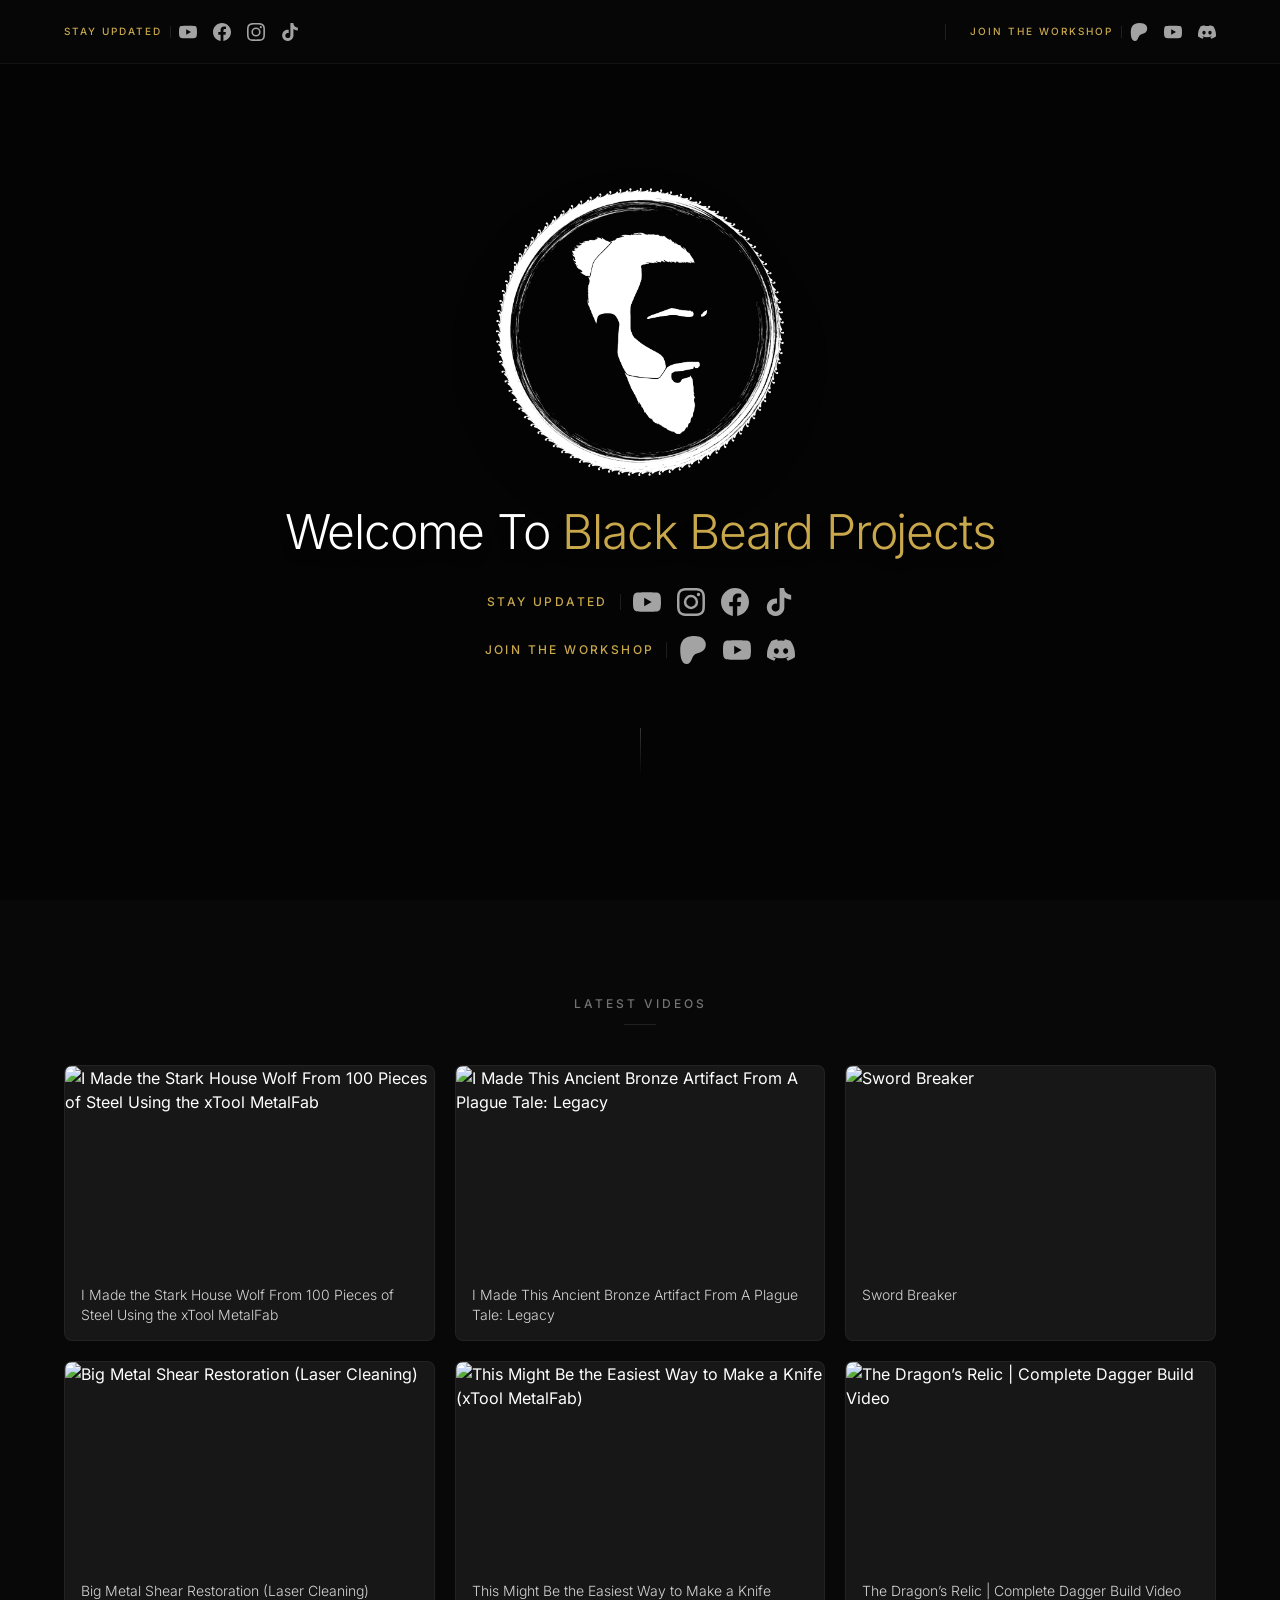
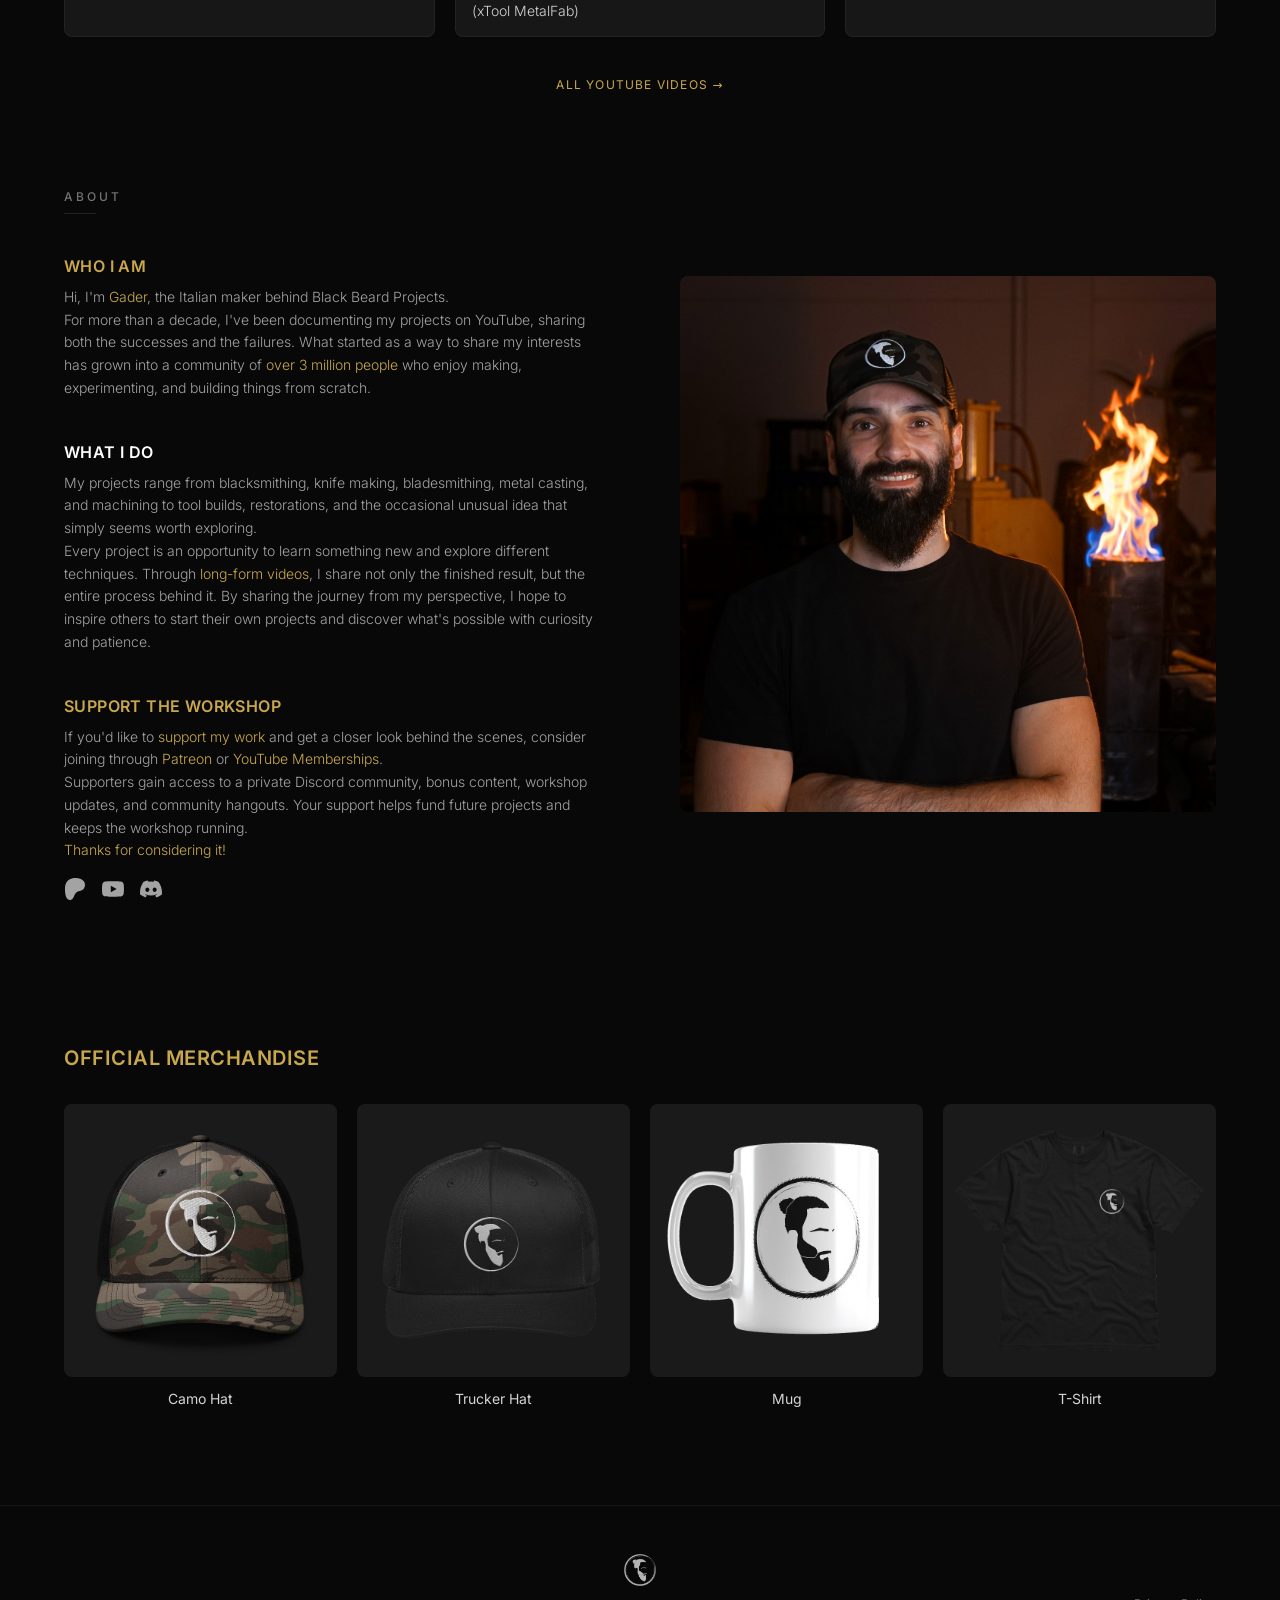
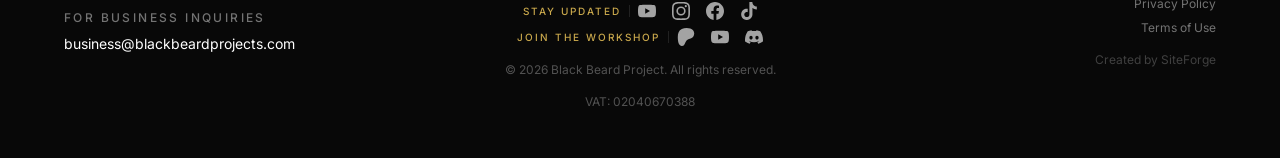
==== commit 9b1871c1: "deploy: schedule build Koaleo/BlackBeardProjectSite@9760d2b26c0532c83d13c48fe50411321c0445b1" ====
--- a/index.html
+++ b/index.html
@@ -12,7 +12,7 @@
         Lorem ipsum dolor sit amet, consectetur adipiscing elit, sed do eiusmod tempor incididunt ut labore et dolore magna aliqua.
       </p> --> </div> <div class="flex flex-col items-center gap-5"> <div class="flex items-center gap-3"> <span class="text-xs font-medium tracking-[0.2em] text-neutral-500 uppercase whitespace-nowrap" style="color: var(--gold);">Stay Updated</span> <div class="w-px h-4 bg-white/10"></div> <div class="flex items-center gap-4 "> <a href="https://www.youtube.com/@BlackBeardProjects" target="_blank" rel="noopener noreferrer" aria-label="YouTube" class="text-neutral-400 transition-all duration-200 hover:text-white hover:scale-110"> <svg width="28" height="28" viewBox="0 0 24 24" fill="currentColor" xmlns="http://www.w3.org/2000/svg" aria-hidden="true"><path d="M23.5 6.2a3.01 3.01 0 0 0-2.12-2.12C19.5 3.6 12 3.6 12 3.6s-7.5 0-9.38.48A3.01 3.01 0 0 0 .5 6.2C0 8.08 0 12 0 12s0 3.92.5 5.8a3.01 3.01 0 0 0 2.12 2.12C4.5 20.4 12 20.4 12 20.4s7.5 0 9.38-.48a3.01 3.01 0 0 0 2.12-2.12C24 15.92 24 12 24 12s0-3.92-.5-5.8zM9.6 15.6V8.4l6.4 3.6-6.4 3.6z"/></svg> </a><a href="https://instagram.com/black_beard_projects" target="_blank" rel="noopener noreferrer" aria-label="Instagram" class="text-neutral-400 transition-all duration-200 hover:text-white hover:scale-110"> <svg width="28" height="28" viewBox="0 0 24 24" fill="currentColor" xmlns="http://www.w3.org/2000/svg" aria-hidden="true"><path d="M12 2.163c3.204 0 3.584.012 4.85.07 3.252.148 4.771 1.691 4.919 4.919.058 1.265.069 1.645.069 4.849 0 3.205-.012 3.584-.069 4.849-.149 3.225-1.664 4.771-4.919 4.919-1.266.058-1.644.07-4.85.07-3.204 0-3.584-.012-4.849-.07-3.26-.149-4.771-1.699-4.919-4.92-.058-1.265-.07-1.644-.07-4.849 0-3.204.013-3.583.07-4.849.149-3.227 1.664-4.771 4.919-4.919 1.266-.057 1.645-.069 4.849-.069zM12 0C8.741 0 8.333.014 7.053.072 2.695.272.273 2.69.073 7.052.014 8.333 0 8.741 0 12c0 3.259.014 3.668.072 4.948.2 4.358 2.618 6.78 6.98 6.98C8.333 23.986 8.741 24 12 24c3.259 0 3.668-.014 4.948-.072 4.354-.2 6.782-2.618 6.979-6.98.059-1.28.073-1.689.073-4.948 0-3.259-.014-3.667-.072-4.947-.196-4.354-2.617-6.78-6.979-6.98C15.668.014 15.259 0 12 0zm0 5.838a6.162 6.162 0 1 0 0 12.324 6.162 6.162 0 0 0 0-12.324zM12 16a4 4 0 1 1 0-8 4 4 0 0 1 0 8zm6.406-11.845a1.44 1.44 0 1 0 0 2.881 1.44 1.44 0 0 0 0-2.881z"/></svg> </a><a href="https://facebook.com/BlackBeardProjects" target="_blank" rel="noopener noreferrer" aria-label="Facebook" class="text-neutral-400 transition-all duration-200 hover:text-white hover:scale-110"> <svg width="28" height="28" viewBox="0 0 24 24" fill="currentColor" xmlns="http://www.w3.org/2000/svg" aria-hidden="true"><path d="M24 12.073C24 5.446 18.627 0 12 0S0 5.446 0 12.073C0 18.1 4.388 23.094 10.125 24v-8.437H7.078v-3.49h3.047v-2.66c0-3.025 1.791-4.697 4.533-4.697 1.312 0 2.686.236 2.686.236v2.971H15.83c-1.491 0-1.956.931-1.956 1.886v2.264h3.328l-.532 3.49h-2.796V24C19.612 23.094 24 18.1 24 12.073z"/></svg> </a><a href="https://vm.tiktok.com/ZMRnVJQvk" target="_blank" rel="noopener noreferrer" aria-label="TikTok" class="text-neutral-400 transition-all duration-200 hover:text-white hover:scale-110"> <svg width="28" height="28" viewBox="0 0 24 24" fill="currentColor" xmlns="http://www.w3.org/2000/svg" aria-hidden="true"><path d="M12.525.02c1.31-.02 2.61-.01 3.91-.02.08 1.53.63 3.09 1.75 4.17 1.12 1.11 2.7 1.62 4.24 1.79v4.03c-1.44-.05-2.89-.35-4.2-.97-.57-.26-1.1-.59-1.62-.93-.01 2.92.01 5.84-.02 8.75-.08 1.4-.54 2.79-1.35 3.94-1.31 1.92-3.58 3.17-5.91 3.21-1.43.08-2.86-.31-4.08-1.03-2.02-1.19-3.44-3.37-3.65-5.71-.02-.5-.03-1-.01-1.49.18-1.9 1.12-3.72 2.58-4.96 1.66-1.44 3.98-2.13 6.15-1.72.02 1.48-.04 2.96-.04 4.44-.99-.32-2.15-.23-3.02.37-.63.41-1.11 1.04-1.36 1.75-.21.51-.15 1.07-.14 1.61.24 1.64 1.82 3.02 3.5 2.87 1.12-.01 2.19-.66 2.77-1.61.19-.33.4-.67.41-1.06.1-1.79.06-3.57.07-5.36.01-4.03-.01-8.05.02-12.07z"/></svg> </a> </div> </div> <div class="flex items-center gap-3"> <span class="text-xs font-medium tracking-[0.2em] text-neutral-500 uppercase whitespace-nowrap" style="color: var(--gold);">Join the Workshop</span> <div class="w-px h-4 bg-white/10"></div> <div class="flex items-center gap-4 "> <a href="https://patreon.com/blackbeardprojects" target="_blank" rel="noopener noreferrer" aria-label="Patreon" class="text-neutral-400 transition-all duration-200 hover:text-white hover:scale-110"> <svg width="28" height="28" viewBox="0 0 512 512" fill="currentColor" xmlns="http://www.w3.org/2000/svg" aria-hidden="true"><g transform="matrix(.47407 0 0 .47407 .383 .422)"><clipPath id="patreon-clip"><path d="M0 0h1080v1080H0z"/></clipPath><g clip-path="url(#patreon-clip)"><path d="M1033.05 324.45c-.19-137.9-107.59-250.92-233.6-291.7-156.48-50.64-362.86-43.3-512.28 27.2-181.1 85.46-237.99 272.66-240.11 459.36-1.74 153.5 13.58 557.79 241.62 560.67 169.44 2.15 194.67-216.18 273.07-321.33 55.78-74.81 127.6-95.94 216.01-117.82 151.95-37.61 255.51-157.53 255.29-316.38z" fill-rule="nonzero"/></g></g></svg> </a><a href="https://www.youtube.com/channel/UC8q2GgxOUS_Dzd5KIYeJQIw/join" target="_blank" rel="noopener noreferrer" aria-label="YouTube Membership" class="text-neutral-400 transition-all duration-200 hover:text-white hover:scale-110"> <svg width="28" height="28" viewBox="0 0 24 24" fill="currentColor" xmlns="http://www.w3.org/2000/svg" aria-hidden="true"><path d="M23.5 6.2a3.01 3.01 0 0 0-2.12-2.12C19.5 3.6 12 3.6 12 3.6s-7.5 0-9.38.48A3.01 3.01 0 0 0 .5 6.2C0 8.08 0 12 0 12s0 3.92.5 5.8a3.01 3.01 0 0 0 2.12 2.12C4.5 20.4 12 20.4 12 20.4s7.5 0 9.38-.48a3.01 3.01 0 0 0 2.12-2.12C24 15.92 24 12 24 12s0-3.92-.5-5.8zM9.6 15.6V8.4l6.4 3.6-6.4 3.6z"/></svg> </a><a href="https://discord.gg/Z4tnxjFQX7" target="_blank" rel="noopener noreferrer" aria-label="Discord" class="text-neutral-400 transition-all duration-200 hover:text-white hover:scale-110"> <svg width="28" height="28" viewBox="0 0 24 24" fill="currentColor" xmlns="http://www.w3.org/2000/svg" aria-hidden="true"><path d="M20.317 4.37a19.791 19.791 0 0 0-4.885-1.515.074.074 0 0 0-.079.037c-.21.375-.444.864-.608 1.25a18.27 18.27 0 0 0-5.487 0 12.64 12.64 0 0 0-.617-1.25.077.077 0 0 0-.079-.037A19.736 19.736 0 0 0 3.677 4.37a.07.07 0 0 0-.032.027C.533 9.046-.32 13.58.099 18.057a.082.082 0 0 0 .031.057 19.9 19.9 0 0 0 5.993 3.03.078.078 0 0 0 .084-.028 14.09 14.09 0 0 0 1.226-1.994.076.076 0 0 0-.041-.106 13.107 13.107 0 0 1-1.872-.892.077.077 0 0 1-.008-.128 10.2 10.2 0 0 0 .372-.292.074.074 0 0 1 .077-.01c3.928 1.793 8.18 1.793 12.062 0a.074.074 0 0 1 .078.01c.12.098.246.198.373.292a.077.077 0 0 1-.006.127 12.299 12.299 0 0 1-1.873.892.077.077 0 0 0-.041.107c.36.698.772 1.362 1.225 1.993a.076.076 0 0 0 .084.028 19.839 19.839 0 0 0 6.002-3.03.077.077 0 0 0 .032-.054c.5-5.177-.838-9.674-3.549-13.66a.061.061 0 0 0-.031-.03zM8.02 15.33c-1.183 0-2.157-1.085-2.157-2.419 0-1.333.956-2.419 2.157-2.419 1.21 0 2.176 1.096 2.157 2.42 0 1.333-.956 2.418-2.157 2.418zm7.975 0c-1.183 0-2.157-1.085-2.157-2.419 0-1.333.955-2.419 2.157-2.419 1.21 0 2.176 1.096 2.157 2.42 0 1.333-.946 2.418-2.157 2.418z"/></svg> </a> </div> </div> </div> </div> <div class="relative z-10 mt-16 w-px h-12 bg-gradient-to-b from-white/20 to-transparent"></div> </section>  <section class="pt-24 pb-12 px-6"><div class="max-w-6xl mx-auto flex flex-col gap-10"><div class="flex flex-col items-center gap-3 text-center"><p class="text-xs font-medium tracking-[0.25em] text-neutral-500 uppercase">
 Latest Videos
-</p><div class="w-8 h-px bg-white/10"></div></div><div class="grid grid-cols-1 sm:grid-cols-2 lg:grid-cols-3 gap-5"><a href="https://www.youtube.com/watch?v=O2qRV2FbJn8" target="_blank" rel="noopener noreferrer" class="group flex flex-col gap-3 rounded-lg overflow-hidden bg-neutral-900 border border-white/5 hover:border-white/15 transition-all duration-200"><div class="relative overflow-hidden aspect-video"><img src="https://i4.ytimg.com/vi/O2qRV2FbJn8/hqdefault.jpg" alt="I Made This Ancient Bronze Artifact From A Plague Tale: Legacy" loading="lazy" class="w-full h-full object-cover transition-transform duration-300 group-hover:scale-105"><div class="absolute inset-0 flex items-center justify-center opacity-0 group-hover:opacity-100 transition-opacity duration-200 bg-black/30"><div class="w-12 h-12 rounded-full bg-white/10 backdrop-blur-sm flex items-center justify-center"><svg width="18" height="18" viewBox="0 0 24 24" fill="white" aria-hidden="true"><path d="M8 5v14l11-7z"></path></svg></div></div></div><p class="px-4 pb-4 text-sm text-neutral-300 font-light leading-snug group-hover:text-white transition-colors duration-200 line-clamp-2">I Made This Ancient Bronze Artifact From A Plague Tale: Legacy</p></a><a href="https://www.youtube.com/watch?v=qmCxU5WiJaM" target="_blank" rel="noopener noreferrer" class="group flex flex-col gap-3 rounded-lg overflow-hidden bg-neutral-900 border border-white/5 hover:border-white/15 transition-all duration-200"><div class="relative overflow-hidden aspect-video"><img src="https://i2.ytimg.com/vi/qmCxU5WiJaM/hqdefault.jpg" alt="Sword Breaker" loading="lazy" class="w-full h-full object-cover transition-transform duration-300 group-hover:scale-105"><div class="absolute inset-0 flex items-center justify-center opacity-0 group-hover:opacity-100 transition-opacity duration-200 bg-black/30"><div class="w-12 h-12 rounded-full bg-white/10 backdrop-blur-sm flex items-center justify-center"><svg width="18" height="18" viewBox="0 0 24 24" fill="white" aria-hidden="true"><path d="M8 5v14l11-7z"></path></svg></div></div></div><p class="px-4 pb-4 text-sm text-neutral-300 font-light leading-snug group-hover:text-white transition-colors duration-200 line-clamp-2">Sword Breaker</p></a><a href="https://www.youtube.com/watch?v=UR1D5U0NNgA" target="_blank" rel="noopener noreferrer" class="group flex flex-col gap-3 rounded-lg overflow-hidden bg-neutral-900 border border-white/5 hover:border-white/15 transition-all duration-200"><div class="relative overflow-hidden aspect-video"><img src="https://i2.ytimg.com/vi/UR1D5U0NNgA/hqdefault.jpg" alt="Big Metal Shear Restoration (Laser Cleaning)" loading="lazy" class="w-full h-full object-cover transition-transform duration-300 group-hover:scale-105"><div class="absolute inset-0 flex items-center justify-center opacity-0 group-hover:opacity-100 transition-opacity duration-200 bg-black/30"><div class="w-12 h-12 rounded-full bg-white/10 backdrop-blur-sm flex items-center justify-center"><svg width="18" height="18" viewBox="0 0 24 24" fill="white" aria-hidden="true"><path d="M8 5v14l11-7z"></path></svg></div></div></div><p class="px-4 pb-4 text-sm text-neutral-300 font-light leading-snug group-hover:text-white transition-colors duration-200 line-clamp-2">Big Metal Shear Restoration (Laser Cleaning)</p></a><a href="https://www.youtube.com/watch?v=v4m69bp0TsM" target="_blank" rel="noopener noreferrer" class="group flex flex-col gap-3 rounded-lg overflow-hidden bg-neutral-900 border border-white/5 hover:border-white/15 transition-all duration-200 hidden sm:flex"><div class="relative overflow-hidden aspect-video"><img src="https://i3.ytimg.com/vi/v4m69bp0TsM/hqdefault.jpg" alt="This Might Be the Easiest Way to Make a Knife (xTool MetalFab)" loading="lazy" class="w-full h-full object-cover transition-transform duration-300 group-hover:scale-105"><div class="absolute inset-0 flex items-center justify-center opacity-0 group-hover:opacity-100 transition-opacity duration-200 bg-black/30"><div class="w-12 h-12 rounded-full bg-white/10 backdrop-blur-sm flex items-center justify-center"><svg width="18" height="18" viewBox="0 0 24 24" fill="white" aria-hidden="true"><path d="M8 5v14l11-7z"></path></svg></div></div></div><p class="px-4 pb-4 text-sm text-neutral-300 font-light leading-snug group-hover:text-white transition-colors duration-200 line-clamp-2">This Might Be the Easiest Way to Make a Knife (xTool MetalFab)</p></a><a href="https://www.youtube.com/watch?v=dO_3CYfKgvg" target="_blank" rel="noopener noreferrer" class="group flex flex-col gap-3 rounded-lg overflow-hidden bg-neutral-900 border border-white/5 hover:border-white/15 transition-all duration-200 hidden sm:flex"><div class="relative overflow-hidden aspect-video"><img src="https://i1.ytimg.com/vi/dO_3CYfKgvg/hqdefault.jpg" alt="The Dragon’s Relic | Complete Dagger Build Video" loading="lazy" class="w-full h-full object-cover transition-transform duration-300 group-hover:scale-105"><div class="absolute inset-0 flex items-center justify-center opacity-0 group-hover:opacity-100 transition-opacity duration-200 bg-black/30"><div class="w-12 h-12 rounded-full bg-white/10 backdrop-blur-sm flex items-center justify-center"><svg width="18" height="18" viewBox="0 0 24 24" fill="white" aria-hidden="true"><path d="M8 5v14l11-7z"></path></svg></div></div></div><p class="px-4 pb-4 text-sm text-neutral-300 font-light leading-snug group-hover:text-white transition-colors duration-200 line-clamp-2">The Dragon’s Relic | Complete Dagger Build Video</p></a><a href="https://www.youtube.com/watch?v=WH8CagCJ8lk" target="_blank" rel="noopener noreferrer" class="group flex flex-col gap-3 rounded-lg overflow-hidden bg-neutral-900 border border-white/5 hover:border-white/15 transition-all duration-200 hidden sm:flex"><div class="relative overflow-hidden aspect-video"><img src="https://i4.ytimg.com/vi/WH8CagCJ8lk/hqdefault.jpg" alt="I Tried Dragon Scale Canister Damascus… Again" loading="lazy" class="w-full h-full object-cover transition-transform duration-300 group-hover:scale-105"><div class="absolute inset-0 flex items-center justify-center opacity-0 group-hover:opacity-100 transition-opacity duration-200 bg-black/30"><div class="w-12 h-12 rounded-full bg-white/10 backdrop-blur-sm flex items-center justify-center"><svg width="18" height="18" viewBox="0 0 24 24" fill="white" aria-hidden="true"><path d="M8 5v14l11-7z"></path></svg></div></div></div><p class="px-4 pb-4 text-sm text-neutral-300 font-light leading-snug group-hover:text-white transition-colors duration-200 line-clamp-2">I Tried Dragon Scale Canister Damascus… Again</p></a></div><div class="flex justify-center"><a href="https://www.youtube.com/@BlackBeardProjects" target="_blank" rel="noopener noreferrer" class="text-xs font-large tracking-widest uppercase text-neutral-500 hover:text-white transition-colors duration-200" style="color: var(--gold);">
+</p><div class="w-8 h-px bg-white/10"></div></div><div class="grid grid-cols-1 sm:grid-cols-2 lg:grid-cols-3 gap-5"><a href="https://www.youtube.com/watch?v=3rdd3vz3ABc" target="_blank" rel="noopener noreferrer" class="group flex flex-col gap-3 rounded-lg overflow-hidden bg-neutral-900 border border-white/5 hover:border-white/15 transition-all duration-200"><div class="relative overflow-hidden aspect-video"><img src="https://i4.ytimg.com/vi/3rdd3vz3ABc/hqdefault.jpg" alt="I Made the Stark House Wolf From 100 Pieces of Steel Using the xTool MetalFab" loading="lazy" class="w-full h-full object-cover transition-transform duration-300 group-hover:scale-105"><div class="absolute inset-0 flex items-center justify-center opacity-0 group-hover:opacity-100 transition-opacity duration-200 bg-black/30"><div class="w-12 h-12 rounded-full bg-white/10 backdrop-blur-sm flex items-center justify-center"><svg width="18" height="18" viewBox="0 0 24 24" fill="white" aria-hidden="true"><path d="M8 5v14l11-7z"></path></svg></div></div></div><p class="px-4 pb-4 text-sm text-neutral-300 font-light leading-snug group-hover:text-white transition-colors duration-200 line-clamp-2">I Made the Stark House Wolf From 100 Pieces of Steel Using the xTool MetalFab</p></a><a href="https://www.youtube.com/watch?v=O2qRV2FbJn8" target="_blank" rel="noopener noreferrer" class="group flex flex-col gap-3 rounded-lg overflow-hidden bg-neutral-900 border border-white/5 hover:border-white/15 transition-all duration-200"><div class="relative overflow-hidden aspect-video"><img src="https://i4.ytimg.com/vi/O2qRV2FbJn8/hqdefault.jpg" alt="I Made This Ancient Bronze Artifact From A Plague Tale: Legacy" loading="lazy" class="w-full h-full object-cover transition-transform duration-300 group-hover:scale-105"><div class="absolute inset-0 flex items-center justify-center opacity-0 group-hover:opacity-100 transition-opacity duration-200 bg-black/30"><div class="w-12 h-12 rounded-full bg-white/10 backdrop-blur-sm flex items-center justify-center"><svg width="18" height="18" viewBox="0 0 24 24" fill="white" aria-hidden="true"><path d="M8 5v14l11-7z"></path></svg></div></div></div><p class="px-4 pb-4 text-sm text-neutral-300 font-light leading-snug group-hover:text-white transition-colors duration-200 line-clamp-2">I Made This Ancient Bronze Artifact From A Plague Tale: Legacy</p></a><a href="https://www.youtube.com/watch?v=qmCxU5WiJaM" target="_blank" rel="noopener noreferrer" class="group flex flex-col gap-3 rounded-lg overflow-hidden bg-neutral-900 border border-white/5 hover:border-white/15 transition-all duration-200"><div class="relative overflow-hidden aspect-video"><img src="https://i2.ytimg.com/vi/qmCxU5WiJaM/hqdefault.jpg" alt="Sword Breaker" loading="lazy" class="w-full h-full object-cover transition-transform duration-300 group-hover:scale-105"><div class="absolute inset-0 flex items-center justify-center opacity-0 group-hover:opacity-100 transition-opacity duration-200 bg-black/30"><div class="w-12 h-12 rounded-full bg-white/10 backdrop-blur-sm flex items-center justify-center"><svg width="18" height="18" viewBox="0 0 24 24" fill="white" aria-hidden="true"><path d="M8 5v14l11-7z"></path></svg></div></div></div><p class="px-4 pb-4 text-sm text-neutral-300 font-light leading-snug group-hover:text-white transition-colors duration-200 line-clamp-2">Sword Breaker</p></a><a href="https://www.youtube.com/watch?v=UR1D5U0NNgA" target="_blank" rel="noopener noreferrer" class="group flex flex-col gap-3 rounded-lg overflow-hidden bg-neutral-900 border border-white/5 hover:border-white/15 transition-all duration-200 hidden sm:flex"><div class="relative overflow-hidden aspect-video"><img src="https://i2.ytimg.com/vi/UR1D5U0NNgA/hqdefault.jpg" alt="Big Metal Shear Restoration (Laser Cleaning)" loading="lazy" class="w-full h-full object-cover transition-transform duration-300 group-hover:scale-105"><div class="absolute inset-0 flex items-center justify-center opacity-0 group-hover:opacity-100 transition-opacity duration-200 bg-black/30"><div class="w-12 h-12 rounded-full bg-white/10 backdrop-blur-sm flex items-center justify-center"><svg width="18" height="18" viewBox="0 0 24 24" fill="white" aria-hidden="true"><path d="M8 5v14l11-7z"></path></svg></div></div></div><p class="px-4 pb-4 text-sm text-neutral-300 font-light leading-snug group-hover:text-white transition-colors duration-200 line-clamp-2">Big Metal Shear Restoration (Laser Cleaning)</p></a><a href="https://www.youtube.com/watch?v=v4m69bp0TsM" target="_blank" rel="noopener noreferrer" class="group flex flex-col gap-3 rounded-lg overflow-hidden bg-neutral-900 border border-white/5 hover:border-white/15 transition-all duration-200 hidden sm:flex"><div class="relative overflow-hidden aspect-video"><img src="https://i3.ytimg.com/vi/v4m69bp0TsM/hqdefault.jpg" alt="This Might Be the Easiest Way to Make a Knife (xTool MetalFab)" loading="lazy" class="w-full h-full object-cover transition-transform duration-300 group-hover:scale-105"><div class="absolute inset-0 flex items-center justify-center opacity-0 group-hover:opacity-100 transition-opacity duration-200 bg-black/30"><div class="w-12 h-12 rounded-full bg-white/10 backdrop-blur-sm flex items-center justify-center"><svg width="18" height="18" viewBox="0 0 24 24" fill="white" aria-hidden="true"><path d="M8 5v14l11-7z"></path></svg></div></div></div><p class="px-4 pb-4 text-sm text-neutral-300 font-light leading-snug group-hover:text-white transition-colors duration-200 line-clamp-2">This Might Be the Easiest Way to Make a Knife (xTool MetalFab)</p></a><a href="https://www.youtube.com/watch?v=dO_3CYfKgvg" target="_blank" rel="noopener noreferrer" class="group flex flex-col gap-3 rounded-lg overflow-hidden bg-neutral-900 border border-white/5 hover:border-white/15 transition-all duration-200 hidden sm:flex"><div class="relative overflow-hidden aspect-video"><img src="https://i1.ytimg.com/vi/dO_3CYfKgvg/hqdefault.jpg" alt="The Dragon’s Relic | Complete Dagger Build Video" loading="lazy" class="w-full h-full object-cover transition-transform duration-300 group-hover:scale-105"><div class="absolute inset-0 flex items-center justify-center opacity-0 group-hover:opacity-100 transition-opacity duration-200 bg-black/30"><div class="w-12 h-12 rounded-full bg-white/10 backdrop-blur-sm flex items-center justify-center"><svg width="18" height="18" viewBox="0 0 24 24" fill="white" aria-hidden="true"><path d="M8 5v14l11-7z"></path></svg></div></div></div><p class="px-4 pb-4 text-sm text-neutral-300 font-light leading-snug group-hover:text-white transition-colors duration-200 line-clamp-2">The Dragon’s Relic | Complete Dagger Build Video</p></a></div><div class="flex justify-center"><a href="https://www.youtube.com/@BlackBeardProjects" target="_blank" rel="noopener noreferrer" class="text-xs font-large tracking-widest uppercase text-neutral-500 hover:text-white transition-colors duration-200" style="color: var(--gold);">
 All YouTube Videos &rarr;
 </a></div></div></section> <section class="pt-12 pb-24 px-6"> <div class="max-w-6xl mx-auto"> <div class="grid grid-cols-1 lg:grid-cols-2 gap-12 lg:gap-20 items-center"> <!-- Left: text sections --> <div class="flex flex-col gap-10"> <div class="flex flex-col gap-2"> <p class="text-xs font-medium tracking-[0.25em] text-neutral-500 uppercase">About</p> <div class="w-8 h-px bg-white/10"></div> </div> <div class="flex flex-col gap-2"> <h3 class="text-base font-semibold tracking-wide uppercase" style="color: var(--gold);"> Who I Am </h3> <p class="text-sm text-neutral-400 leading-relaxed font-light">Hi, I'm <span style="color: var(--gold);">Gader</span>, the Italian maker behind Black Beard Projects.<br>For more than a decade, I've been documenting my projects on YouTube, sharing both the successes and the failures. What started as a way to share my interests has grown into a community of <span style="color: var(--gold);">over 3 million people</span> who enjoy making, experimenting, and building things from scratch.</p>  </div><div class="flex flex-col gap-2"> <h3 class="text-base font-semibold tracking-wide uppercase" style="color: #ffffff;"> What I Do </h3> <p class="text-sm text-neutral-400 leading-relaxed font-light">My projects range from blacksmithing, knife making, bladesmithing, metal casting, and machining to tool builds, restorations, and the occasional unusual idea that simply seems worth exploring.<br>Every project is an opportunity to learn something new and explore different techniques. Through <span style="color: var(--gold);">long-form videos</span>, I share not only the finished result, but the entire process behind it. By sharing the journey from my perspective, I hope to inspire others to start their own projects and discover what's possible with curiosity and patience.</p>  </div><div class="flex flex-col gap-2"> <h3 class="text-base font-semibold tracking-wide uppercase" style="color: var(--gold);"> Support the Workshop </h3> <p class="text-sm text-neutral-400 leading-relaxed font-light">If you'd like to <span style="color: var(--gold);">support my work</span> and get a closer look behind the scenes, consider joining through <span style="color: var(--gold);">Patreon</span> or <span style="color: var(--gold);">YouTube Memberships</span>.<br>Supporters gain access to a private Discord community, bonus content, workshop updates, and community hangouts. Your support helps fund future projects and keeps the workshop running.<br><span style="color: var(--gold);">Thanks for considering it!</span></p> <div class="flex items-center gap-2 mt-2"> <div class="flex items-center gap-4 "> <a href="https://patreon.com/blackbeardprojects" target="_blank" rel="noopener noreferrer" aria-label="Patreon" class="text-neutral-400 transition-all duration-200 hover:text-white hover:scale-110"> <svg width="22" height="22" viewBox="0 0 512 512" fill="currentColor" xmlns="http://www.w3.org/2000/svg" aria-hidden="true"><g transform="matrix(.47407 0 0 .47407 .383 .422)"><clipPath id="patreon-clip"><path d="M0 0h1080v1080H0z"/></clipPath><g clip-path="url(#patreon-clip)"><path d="M1033.05 324.45c-.19-137.9-107.59-250.92-233.6-291.7-156.48-50.64-362.86-43.3-512.28 27.2-181.1 85.46-237.99 272.66-240.11 459.36-1.74 153.5 13.58 557.79 241.62 560.67 169.44 2.15 194.67-216.18 273.07-321.33 55.78-74.81 127.6-95.94 216.01-117.82 151.95-37.61 255.51-157.53 255.29-316.38z" fill-rule="nonzero"/></g></g></svg> </a><a href="https://www.youtube.com/channel/UC8q2GgxOUS_Dzd5KIYeJQIw/join" target="_blank" rel="noopener noreferrer" aria-label="YouTube Membership" class="text-neutral-400 transition-all duration-200 hover:text-white hover:scale-110"> <svg width="22" height="22" viewBox="0 0 24 24" fill="currentColor" xmlns="http://www.w3.org/2000/svg" aria-hidden="true"><path d="M23.5 6.2a3.01 3.01 0 0 0-2.12-2.12C19.5 3.6 12 3.6 12 3.6s-7.5 0-9.38.48A3.01 3.01 0 0 0 .5 6.2C0 8.08 0 12 0 12s0 3.92.5 5.8a3.01 3.01 0 0 0 2.12 2.12C4.5 20.4 12 20.4 12 20.4s7.5 0 9.38-.48a3.01 3.01 0 0 0 2.12-2.12C24 15.92 24 12 24 12s0-3.92-.5-5.8zM9.6 15.6V8.4l6.4 3.6-6.4 3.6z"/></svg> </a><a href="https://discord.gg/Z4tnxjFQX7" target="_blank" rel="noopener noreferrer" aria-label="Discord" class="text-neutral-400 transition-all duration-200 hover:text-white hover:scale-110"> <svg width="22" height="22" viewBox="0 0 24 24" fill="currentColor" xmlns="http://www.w3.org/2000/svg" aria-hidden="true"><path d="M20.317 4.37a19.791 19.791 0 0 0-4.885-1.515.074.074 0 0 0-.079.037c-.21.375-.444.864-.608 1.25a18.27 18.27 0 0 0-5.487 0 12.64 12.64 0 0 0-.617-1.25.077.077 0 0 0-.079-.037A19.736 19.736 0 0 0 3.677 4.37a.07.07 0 0 0-.032.027C.533 9.046-.32 13.58.099 18.057a.082.082 0 0 0 .031.057 19.9 19.9 0 0 0 5.993 3.03.078.078 0 0 0 .084-.028 14.09 14.09 0 0 0 1.226-1.994.076.076 0 0 0-.041-.106 13.107 13.107 0 0 1-1.872-.892.077.077 0 0 1-.008-.128 10.2 10.2 0 0 0 .372-.292.074.074 0 0 1 .077-.01c3.928 1.793 8.18 1.793 12.062 0a.074.074 0 0 1 .078.01c.12.098.246.198.373.292a.077.077 0 0 1-.006.127 12.299 12.299 0 0 1-1.873.892.077.077 0 0 0-.041.107c.36.698.772 1.362 1.225 1.993a.076.076 0 0 0 .084.028 19.839 19.839 0 0 0 6.002-3.03.077.077 0 0 0 .032-.054c.5-5.177-.838-9.674-3.549-13.66a.061.061 0 0 0-.031-.03zM8.02 15.33c-1.183 0-2.157-1.085-2.157-2.419 0-1.333.956-2.419 2.157-2.419 1.21 0 2.176 1.096 2.157 2.42 0 1.333-.956 2.418-2.157 2.418zm7.975 0c-1.183 0-2.157-1.085-2.157-2.419 0-1.333.955-2.419 2.157-2.419 1.21 0 2.176 1.096 2.157 2.42 0 1.333-.946 2.418-2.157 2.418z"/></svg> </a> </div> </div> </div> </div> <!-- Right: vertical photo --> <div class="flex justify-center lg:justify-end"> <div class="relative w-full max-w-sm lg:max-w-none"> <img src="/about.jpg" alt="Black Beard Project" class="w-full object-cover rounded-lg" style="aspect-ratio: 1/1;"> </div> </div> </div> </div> </section> <section class="pt-12 pb-24 px-6"> <div class="max-w-6xl mx-auto flex flex-col gap-8"> <h2 class="text-xl font-semibold tracking-wide uppercase" style="color: var(--gold);">
 Official Merchandise
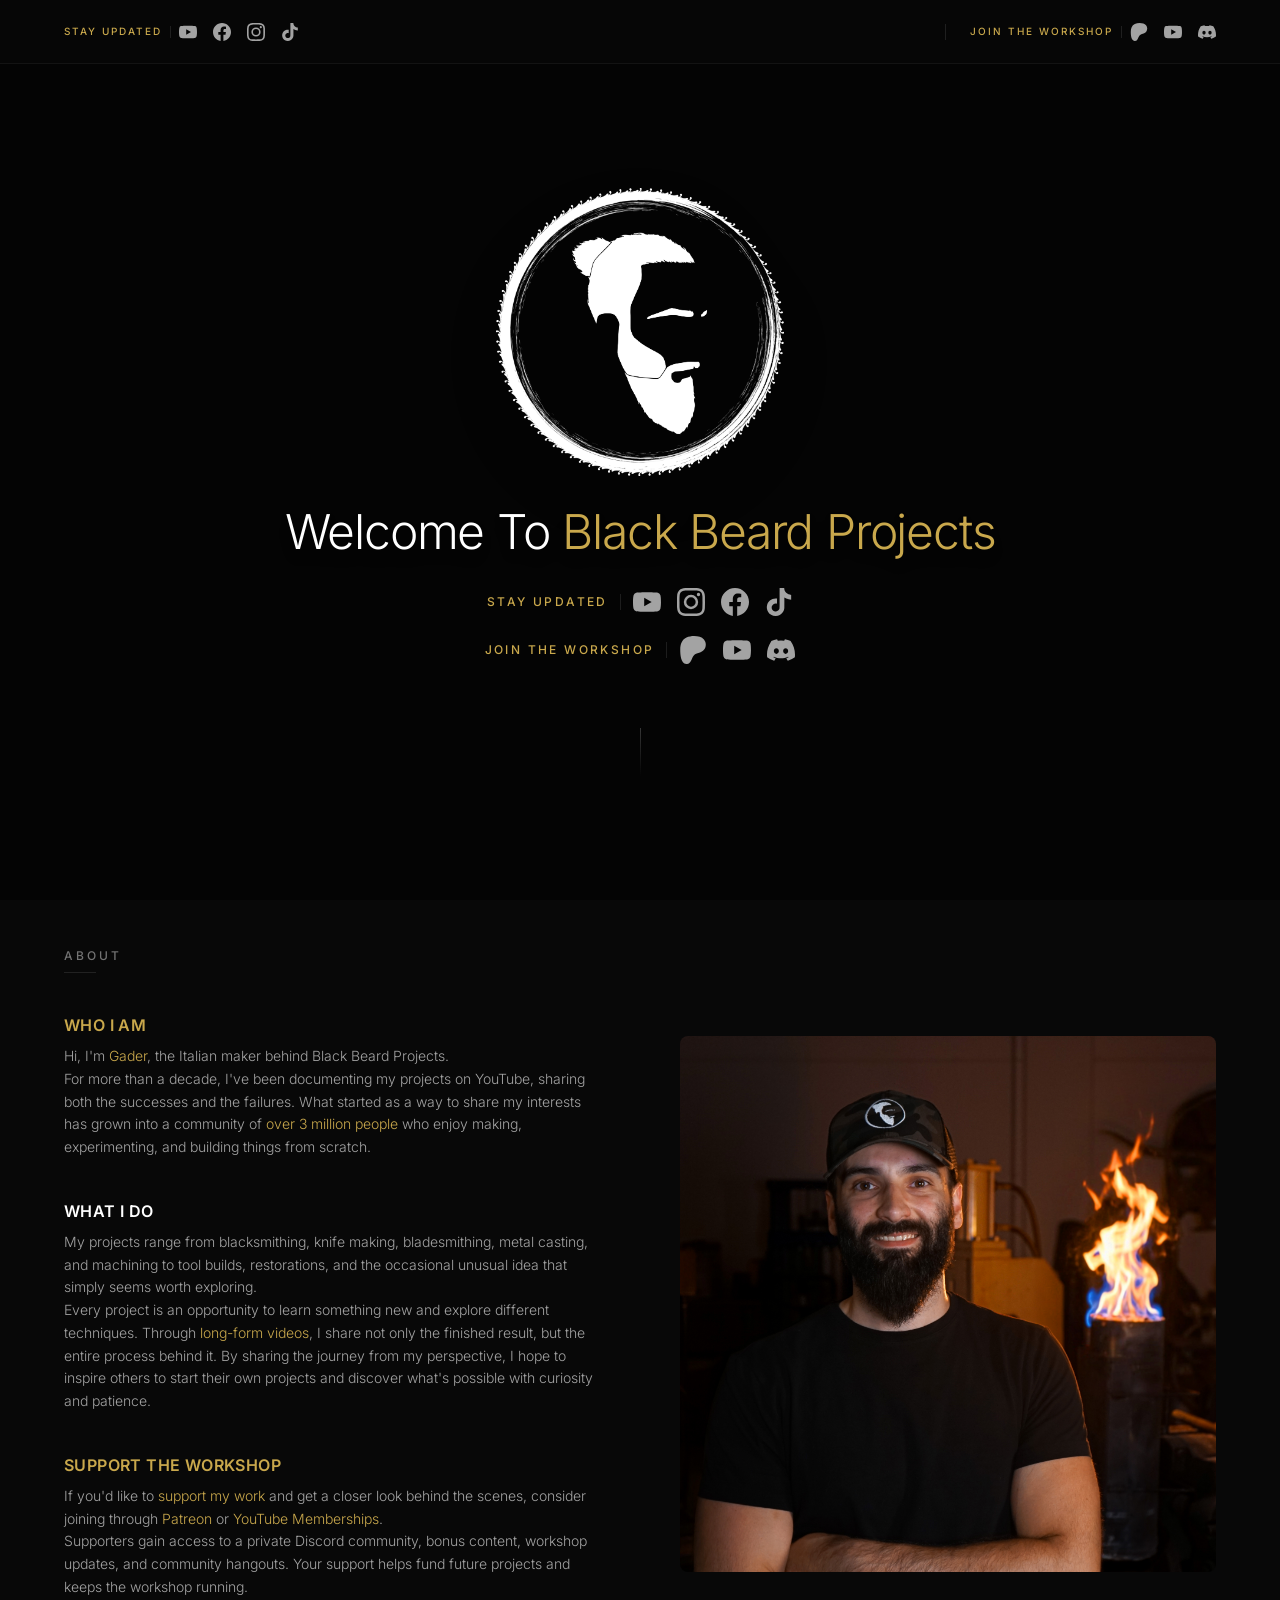
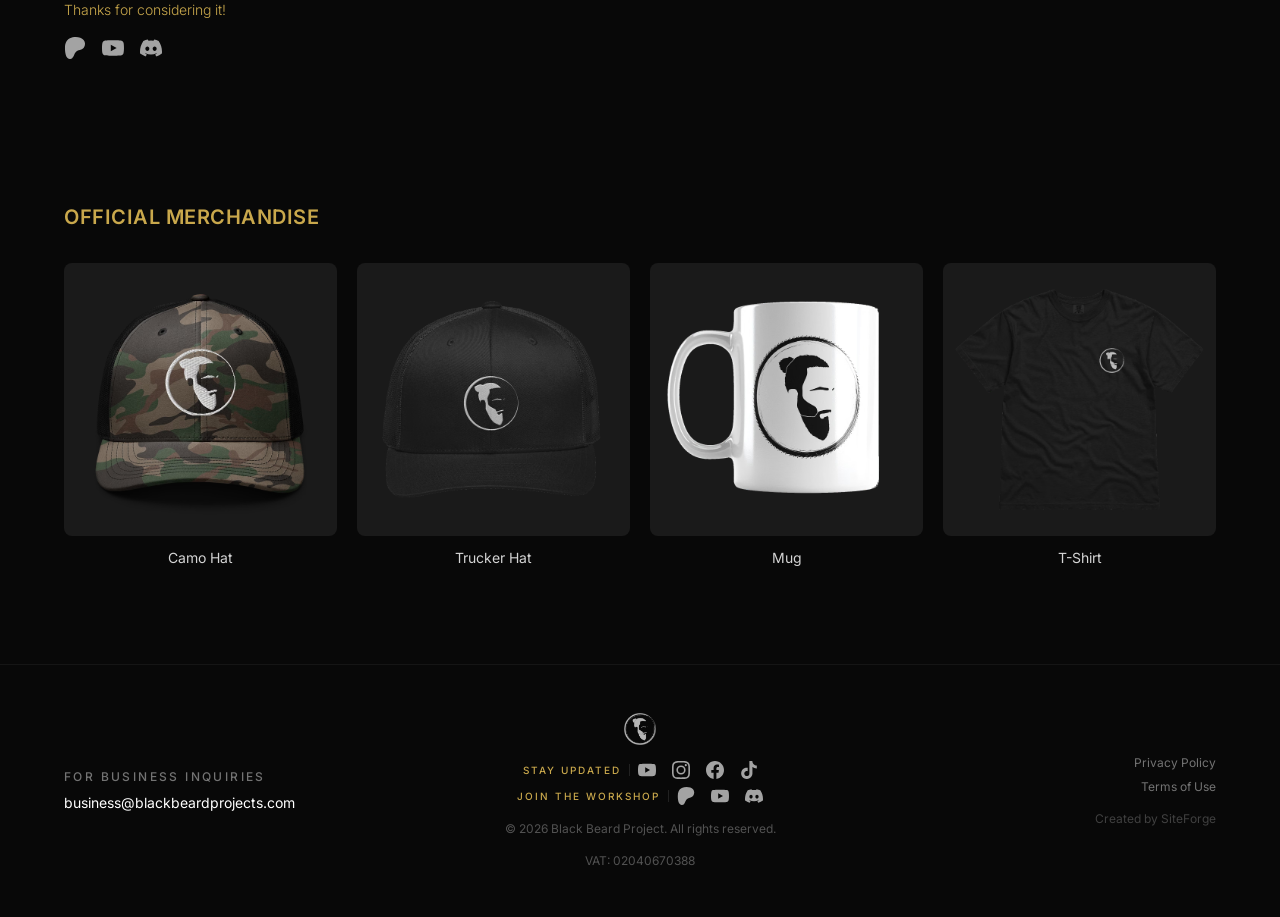
==== commit e50dbca1: "deploy: schedule build Koaleo/BlackBeardProjectSite@9760d2b26c0532c83d13c48fe50411321c0445b1" ====
--- a/index.html
+++ b/index.html
@@ -10,11 +10,7 @@
       </p> --> <h1 class="text-3xl md:text-4xl lg:text-5xl font-light text-white leading-tight tracking-tight drop-shadow-lg">
 Welcome To<span class="md:hidden"><br></span><span class="hidden md:inline">&nbsp;</span><span style="color: var(--gold);">Black Beard Projects</span> </h1> <!-- <p class="text-base md:text-lg text-neutral-300 max-w-xl mx-auto leading-relaxed font-light drop-shadow">
         Lorem ipsum dolor sit amet, consectetur adipiscing elit, sed do eiusmod tempor incididunt ut labore et dolore magna aliqua.
-      </p> --> </div> <div class="flex flex-col items-center gap-5"> <div class="flex items-center gap-3"> <span class="text-xs font-medium tracking-[0.2em] text-neutral-500 uppercase whitespace-nowrap" style="color: var(--gold);">Stay Updated</span> <div class="w-px h-4 bg-white/10"></div> <div class="flex items-center gap-4 "> <a href="https://www.youtube.com/@BlackBeardProjects" target="_blank" rel="noopener noreferrer" aria-label="YouTube" class="text-neutral-400 transition-all duration-200 hover:text-white hover:scale-110"> <svg width="28" height="28" viewBox="0 0 24 24" fill="currentColor" xmlns="http://www.w3.org/2000/svg" aria-hidden="true"><path d="M23.5 6.2a3.01 3.01 0 0 0-2.12-2.12C19.5 3.6 12 3.6 12 3.6s-7.5 0-9.38.48A3.01 3.01 0 0 0 .5 6.2C0 8.08 0 12 0 12s0 3.92.5 5.8a3.01 3.01 0 0 0 2.12 2.12C4.5 20.4 12 20.4 12 20.4s7.5 0 9.38-.48a3.01 3.01 0 0 0 2.12-2.12C24 15.92 24 12 24 12s0-3.92-.5-5.8zM9.6 15.6V8.4l6.4 3.6-6.4 3.6z"/></svg> </a><a href="https://instagram.com/black_beard_projects" target="_blank" rel="noopener noreferrer" aria-label="Instagram" class="text-neutral-400 transition-all duration-200 hover:text-white hover:scale-110"> <svg width="28" height="28" viewBox="0 0 24 24" fill="currentColor" xmlns="http://www.w3.org/2000/svg" aria-hidden="true"><path d="M12 2.163c3.204 0 3.584.012 4.85.07 3.252.148 4.771 1.691 4.919 4.919.058 1.265.069 1.645.069 4.849 0 3.205-.012 3.584-.069 4.849-.149 3.225-1.664 4.771-4.919 4.919-1.266.058-1.644.07-4.85.07-3.204 0-3.584-.012-4.849-.07-3.26-.149-4.771-1.699-4.919-4.92-.058-1.265-.07-1.644-.07-4.849 0-3.204.013-3.583.07-4.849.149-3.227 1.664-4.771 4.919-4.919 1.266-.057 1.645-.069 4.849-.069zM12 0C8.741 0 8.333.014 7.053.072 2.695.272.273 2.69.073 7.052.014 8.333 0 8.741 0 12c0 3.259.014 3.668.072 4.948.2 4.358 2.618 6.78 6.98 6.98C8.333 23.986 8.741 24 12 24c3.259 0 3.668-.014 4.948-.072 4.354-.2 6.782-2.618 6.979-6.98.059-1.28.073-1.689.073-4.948 0-3.259-.014-3.667-.072-4.947-.196-4.354-2.617-6.78-6.979-6.98C15.668.014 15.259 0 12 0zm0 5.838a6.162 6.162 0 1 0 0 12.324 6.162 6.162 0 0 0 0-12.324zM12 16a4 4 0 1 1 0-8 4 4 0 0 1 0 8zm6.406-11.845a1.44 1.44 0 1 0 0 2.881 1.44 1.44 0 0 0 0-2.881z"/></svg> </a><a href="https://facebook.com/BlackBeardProjects" target="_blank" rel="noopener noreferrer" aria-label="Facebook" class="text-neutral-400 transition-all duration-200 hover:text-white hover:scale-110"> <svg width="28" height="28" viewBox="0 0 24 24" fill="currentColor" xmlns="http://www.w3.org/2000/svg" aria-hidden="true"><path d="M24 12.073C24 5.446 18.627 0 12 0S0 5.446 0 12.073C0 18.1 4.388 23.094 10.125 24v-8.437H7.078v-3.49h3.047v-2.66c0-3.025 1.791-4.697 4.533-4.697 1.312 0 2.686.236 2.686.236v2.971H15.83c-1.491 0-1.956.931-1.956 1.886v2.264h3.328l-.532 3.49h-2.796V24C19.612 23.094 24 18.1 24 12.073z"/></svg> </a><a href="https://vm.tiktok.com/ZMRnVJQvk" target="_blank" rel="noopener noreferrer" aria-label="TikTok" class="text-neutral-400 transition-all duration-200 hover:text-white hover:scale-110"> <svg width="28" height="28" viewBox="0 0 24 24" fill="currentColor" xmlns="http://www.w3.org/2000/svg" aria-hidden="true"><path d="M12.525.02c1.31-.02 2.61-.01 3.91-.02.08 1.53.63 3.09 1.75 4.17 1.12 1.11 2.7 1.62 4.24 1.79v4.03c-1.44-.05-2.89-.35-4.2-.97-.57-.26-1.1-.59-1.62-.93-.01 2.92.01 5.84-.02 8.75-.08 1.4-.54 2.79-1.35 3.94-1.31 1.92-3.58 3.17-5.91 3.21-1.43.08-2.86-.31-4.08-1.03-2.02-1.19-3.44-3.37-3.65-5.71-.02-.5-.03-1-.01-1.49.18-1.9 1.12-3.72 2.58-4.96 1.66-1.44 3.98-2.13 6.15-1.72.02 1.48-.04 2.96-.04 4.44-.99-.32-2.15-.23-3.02.37-.63.41-1.11 1.04-1.36 1.75-.21.51-.15 1.07-.14 1.61.24 1.64 1.82 3.02 3.5 2.87 1.12-.01 2.19-.66 2.77-1.61.19-.33.4-.67.41-1.06.1-1.79.06-3.57.07-5.36.01-4.03-.01-8.05.02-12.07z"/></svg> </a> </div> </div> <div class="flex items-center gap-3"> <span class="text-xs font-medium tracking-[0.2em] text-neutral-500 uppercase whitespace-nowrap" style="color: var(--gold);">Join the Workshop</span> <div class="w-px h-4 bg-white/10"></div> <div class="flex items-center gap-4 "> <a href="https://patreon.com/blackbeardprojects" target="_blank" rel="noopener noreferrer" aria-label="Patreon" class="text-neutral-400 transition-all duration-200 hover:text-white hover:scale-110"> <svg width="28" height="28" viewBox="0 0 512 512" fill="currentColor" xmlns="http://www.w3.org/2000/svg" aria-hidden="true"><g transform="matrix(.47407 0 0 .47407 .383 .422)"><clipPath id="patreon-clip"><path d="M0 0h1080v1080H0z"/></clipPath><g clip-path="url(#patreon-clip)"><path d="M1033.05 324.45c-.19-137.9-107.59-250.92-233.6-291.7-156.48-50.64-362.86-43.3-512.28 27.2-181.1 85.46-237.99 272.66-240.11 459.36-1.74 153.5 13.58 557.79 241.62 560.67 169.44 2.15 194.67-216.18 273.07-321.33 55.78-74.81 127.6-95.94 216.01-117.82 151.95-37.61 255.51-157.53 255.29-316.38z" fill-rule="nonzero"/></g></g></svg> </a><a href="https://www.youtube.com/channel/UC8q2GgxOUS_Dzd5KIYeJQIw/join" target="_blank" rel="noopener noreferrer" aria-label="YouTube Membership" class="text-neutral-400 transition-all duration-200 hover:text-white hover:scale-110"> <svg width="28" height="28" viewBox="0 0 24 24" fill="currentColor" xmlns="http://www.w3.org/2000/svg" aria-hidden="true"><path d="M23.5 6.2a3.01 3.01 0 0 0-2.12-2.12C19.5 3.6 12 3.6 12 3.6s-7.5 0-9.38.48A3.01 3.01 0 0 0 .5 6.2C0 8.08 0 12 0 12s0 3.92.5 5.8a3.01 3.01 0 0 0 2.12 2.12C4.5 20.4 12 20.4 12 20.4s7.5 0 9.38-.48a3.01 3.01 0 0 0 2.12-2.12C24 15.92 24 12 24 12s0-3.92-.5-5.8zM9.6 15.6V8.4l6.4 3.6-6.4 3.6z"/></svg> </a><a href="https://discord.gg/Z4tnxjFQX7" target="_blank" rel="noopener noreferrer" aria-label="Discord" class="text-neutral-400 transition-all duration-200 hover:text-white hover:scale-110"> <svg width="28" height="28" viewBox="0 0 24 24" fill="currentColor" xmlns="http://www.w3.org/2000/svg" aria-hidden="true"><path d="M20.317 4.37a19.791 19.791 0 0 0-4.885-1.515.074.074 0 0 0-.079.037c-.21.375-.444.864-.608 1.25a18.27 18.27 0 0 0-5.487 0 12.64 12.64 0 0 0-.617-1.25.077.077 0 0 0-.079-.037A19.736 19.736 0 0 0 3.677 4.37a.07.07 0 0 0-.032.027C.533 9.046-.32 13.58.099 18.057a.082.082 0 0 0 .031.057 19.9 19.9 0 0 0 5.993 3.03.078.078 0 0 0 .084-.028 14.09 14.09 0 0 0 1.226-1.994.076.076 0 0 0-.041-.106 13.107 13.107 0 0 1-1.872-.892.077.077 0 0 1-.008-.128 10.2 10.2 0 0 0 .372-.292.074.074 0 0 1 .077-.01c3.928 1.793 8.18 1.793 12.062 0a.074.074 0 0 1 .078.01c.12.098.246.198.373.292a.077.077 0 0 1-.006.127 12.299 12.299 0 0 1-1.873.892.077.077 0 0 0-.041.107c.36.698.772 1.362 1.225 1.993a.076.076 0 0 0 .084.028 19.839 19.839 0 0 0 6.002-3.03.077.077 0 0 0 .032-.054c.5-5.177-.838-9.674-3.549-13.66a.061.061 0 0 0-.031-.03zM8.02 15.33c-1.183 0-2.157-1.085-2.157-2.419 0-1.333.956-2.419 2.157-2.419 1.21 0 2.176 1.096 2.157 2.42 0 1.333-.956 2.418-2.157 2.418zm7.975 0c-1.183 0-2.157-1.085-2.157-2.419 0-1.333.955-2.419 2.157-2.419 1.21 0 2.176 1.096 2.157 2.42 0 1.333-.946 2.418-2.157 2.418z"/></svg> </a> </div> </div> </div> </div> <div class="relative z-10 mt-16 w-px h-12 bg-gradient-to-b from-white/20 to-transparent"></div> </section>  <section class="pt-24 pb-12 px-6"><div class="max-w-6xl mx-auto flex flex-col gap-10"><div class="flex flex-col items-center gap-3 text-center"><p class="text-xs font-medium tracking-[0.25em] text-neutral-500 uppercase">
-Latest Videos
-</p><div class="w-8 h-px bg-white/10"></div></div><div class="grid grid-cols-1 sm:grid-cols-2 lg:grid-cols-3 gap-5"><a href="https://www.youtube.com/watch?v=3rdd3vz3ABc" target="_blank" rel="noopener noreferrer" class="group flex flex-col gap-3 rounded-lg overflow-hidden bg-neutral-900 border border-white/5 hover:border-white/15 transition-all duration-200"><div class="relative overflow-hidden aspect-video"><img src="https://i4.ytimg.com/vi/3rdd3vz3ABc/hqdefault.jpg" alt="I Made the Stark House Wolf From 100 Pieces of Steel Using the xTool MetalFab" loading="lazy" class="w-full h-full object-cover transition-transform duration-300 group-hover:scale-105"><div class="absolute inset-0 flex items-center justify-center opacity-0 group-hover:opacity-100 transition-opacity duration-200 bg-black/30"><div class="w-12 h-12 rounded-full bg-white/10 backdrop-blur-sm flex items-center justify-center"><svg width="18" height="18" viewBox="0 0 24 24" fill="white" aria-hidden="true"><path d="M8 5v14l11-7z"></path></svg></div></div></div><p class="px-4 pb-4 text-sm text-neutral-300 font-light leading-snug group-hover:text-white transition-colors duration-200 line-clamp-2">I Made the Stark House Wolf From 100 Pieces of Steel Using the xTool MetalFab</p></a><a href="https://www.youtube.com/watch?v=O2qRV2FbJn8" target="_blank" rel="noopener noreferrer" class="group flex flex-col gap-3 rounded-lg overflow-hidden bg-neutral-900 border border-white/5 hover:border-white/15 transition-all duration-200"><div class="relative overflow-hidden aspect-video"><img src="https://i4.ytimg.com/vi/O2qRV2FbJn8/hqdefault.jpg" alt="I Made This Ancient Bronze Artifact From A Plague Tale: Legacy" loading="lazy" class="w-full h-full object-cover transition-transform duration-300 group-hover:scale-105"><div class="absolute inset-0 flex items-center justify-center opacity-0 group-hover:opacity-100 transition-opacity duration-200 bg-black/30"><div class="w-12 h-12 rounded-full bg-white/10 backdrop-blur-sm flex items-center justify-center"><svg width="18" height="18" viewBox="0 0 24 24" fill="white" aria-hidden="true"><path d="M8 5v14l11-7z"></path></svg></div></div></div><p class="px-4 pb-4 text-sm text-neutral-300 font-light leading-snug group-hover:text-white transition-colors duration-200 line-clamp-2">I Made This Ancient Bronze Artifact From A Plague Tale: Legacy</p></a><a href="https://www.youtube.com/watch?v=qmCxU5WiJaM" target="_blank" rel="noopener noreferrer" class="group flex flex-col gap-3 rounded-lg overflow-hidden bg-neutral-900 border border-white/5 hover:border-white/15 transition-all duration-200"><div class="relative overflow-hidden aspect-video"><img src="https://i2.ytimg.com/vi/qmCxU5WiJaM/hqdefault.jpg" alt="Sword Breaker" loading="lazy" class="w-full h-full object-cover transition-transform duration-300 group-hover:scale-105"><div class="absolute inset-0 flex items-center justify-center opacity-0 group-hover:opacity-100 transition-opacity duration-200 bg-black/30"><div class="w-12 h-12 rounded-full bg-white/10 backdrop-blur-sm flex items-center justify-center"><svg width="18" height="18" viewBox="0 0 24 24" fill="white" aria-hidden="true"><path d="M8 5v14l11-7z"></path></svg></div></div></div><p class="px-4 pb-4 text-sm text-neutral-300 font-light leading-snug group-hover:text-white transition-colors duration-200 line-clamp-2">Sword Breaker</p></a><a href="https://www.youtube.com/watch?v=UR1D5U0NNgA" target="_blank" rel="noopener noreferrer" class="group flex flex-col gap-3 rounded-lg overflow-hidden bg-neutral-900 border border-white/5 hover:border-white/15 transition-all duration-200 hidden sm:flex"><div class="relative overflow-hidden aspect-video"><img src="https://i2.ytimg.com/vi/UR1D5U0NNgA/hqdefault.jpg" alt="Big Metal Shear Restoration (Laser Cleaning)" loading="lazy" class="w-full h-full object-cover transition-transform duration-300 group-hover:scale-105"><div class="absolute inset-0 flex items-center justify-center opacity-0 group-hover:opacity-100 transition-opacity duration-200 bg-black/30"><div class="w-12 h-12 rounded-full bg-white/10 backdrop-blur-sm flex items-center justify-center"><svg width="18" height="18" viewBox="0 0 24 24" fill="white" aria-hidden="true"><path d="M8 5v14l11-7z"></path></svg></div></div></div><p class="px-4 pb-4 text-sm text-neutral-300 font-light leading-snug group-hover:text-white transition-colors duration-200 line-clamp-2">Big Metal Shear Restoration (Laser Cleaning)</p></a><a href="https://www.youtube.com/watch?v=v4m69bp0TsM" target="_blank" rel="noopener noreferrer" class="group flex flex-col gap-3 rounded-lg overflow-hidden bg-neutral-900 border border-white/5 hover:border-white/15 transition-all duration-200 hidden sm:flex"><div class="relative overflow-hidden aspect-video"><img src="https://i3.ytimg.com/vi/v4m69bp0TsM/hqdefault.jpg" alt="This Might Be the Easiest Way to Make a Knife (xTool MetalFab)" loading="lazy" class="w-full h-full object-cover transition-transform duration-300 group-hover:scale-105"><div class="absolute inset-0 flex items-center justify-center opacity-0 group-hover:opacity-100 transition-opacity duration-200 bg-black/30"><div class="w-12 h-12 rounded-full bg-white/10 backdrop-blur-sm flex items-center justify-center"><svg width="18" height="18" viewBox="0 0 24 24" fill="white" aria-hidden="true"><path d="M8 5v14l11-7z"></path></svg></div></div></div><p class="px-4 pb-4 text-sm text-neutral-300 font-light leading-snug group-hover:text-white transition-colors duration-200 line-clamp-2">This Might Be the Easiest Way to Make a Knife (xTool MetalFab)</p></a><a href="https://www.youtube.com/watch?v=dO_3CYfKgvg" target="_blank" rel="noopener noreferrer" class="group flex flex-col gap-3 rounded-lg overflow-hidden bg-neutral-900 border border-white/5 hover:border-white/15 transition-all duration-200 hidden sm:flex"><div class="relative overflow-hidden aspect-video"><img src="https://i1.ytimg.com/vi/dO_3CYfKgvg/hqdefault.jpg" alt="The Dragon’s Relic | Complete Dagger Build Video" loading="lazy" class="w-full h-full object-cover transition-transform duration-300 group-hover:scale-105"><div class="absolute inset-0 flex items-center justify-center opacity-0 group-hover:opacity-100 transition-opacity duration-200 bg-black/30"><div class="w-12 h-12 rounded-full bg-white/10 backdrop-blur-sm flex items-center justify-center"><svg width="18" height="18" viewBox="0 0 24 24" fill="white" aria-hidden="true"><path d="M8 5v14l11-7z"></path></svg></div></div></div><p class="px-4 pb-4 text-sm text-neutral-300 font-light leading-snug group-hover:text-white transition-colors duration-200 line-clamp-2">The Dragon’s Relic | Complete Dagger Build Video</p></a></div><div class="flex justify-center"><a href="https://www.youtube.com/@BlackBeardProjects" target="_blank" rel="noopener noreferrer" class="text-xs font-large tracking-widest uppercase text-neutral-500 hover:text-white transition-colors duration-200" style="color: var(--gold);">
-All YouTube Videos &rarr;
-</a></div></div></section> <section class="pt-12 pb-24 px-6"> <div class="max-w-6xl mx-auto"> <div class="grid grid-cols-1 lg:grid-cols-2 gap-12 lg:gap-20 items-center"> <!-- Left: text sections --> <div class="flex flex-col gap-10"> <div class="flex flex-col gap-2"> <p class="text-xs font-medium tracking-[0.25em] text-neutral-500 uppercase">About</p> <div class="w-8 h-px bg-white/10"></div> </div> <div class="flex flex-col gap-2"> <h3 class="text-base font-semibold tracking-wide uppercase" style="color: var(--gold);"> Who I Am </h3> <p class="text-sm text-neutral-400 leading-relaxed font-light">Hi, I'm <span style="color: var(--gold);">Gader</span>, the Italian maker behind Black Beard Projects.<br>For more than a decade, I've been documenting my projects on YouTube, sharing both the successes and the failures. What started as a way to share my interests has grown into a community of <span style="color: var(--gold);">over 3 million people</span> who enjoy making, experimenting, and building things from scratch.</p>  </div><div class="flex flex-col gap-2"> <h3 class="text-base font-semibold tracking-wide uppercase" style="color: #ffffff;"> What I Do </h3> <p class="text-sm text-neutral-400 leading-relaxed font-light">My projects range from blacksmithing, knife making, bladesmithing, metal casting, and machining to tool builds, restorations, and the occasional unusual idea that simply seems worth exploring.<br>Every project is an opportunity to learn something new and explore different techniques. Through <span style="color: var(--gold);">long-form videos</span>, I share not only the finished result, but the entire process behind it. By sharing the journey from my perspective, I hope to inspire others to start their own projects and discover what's possible with curiosity and patience.</p>  </div><div class="flex flex-col gap-2"> <h3 class="text-base font-semibold tracking-wide uppercase" style="color: var(--gold);"> Support the Workshop </h3> <p class="text-sm text-neutral-400 leading-relaxed font-light">If you'd like to <span style="color: var(--gold);">support my work</span> and get a closer look behind the scenes, consider joining through <span style="color: var(--gold);">Patreon</span> or <span style="color: var(--gold);">YouTube Memberships</span>.<br>Supporters gain access to a private Discord community, bonus content, workshop updates, and community hangouts. Your support helps fund future projects and keeps the workshop running.<br><span style="color: var(--gold);">Thanks for considering it!</span></p> <div class="flex items-center gap-2 mt-2"> <div class="flex items-center gap-4 "> <a href="https://patreon.com/blackbeardprojects" target="_blank" rel="noopener noreferrer" aria-label="Patreon" class="text-neutral-400 transition-all duration-200 hover:text-white hover:scale-110"> <svg width="22" height="22" viewBox="0 0 512 512" fill="currentColor" xmlns="http://www.w3.org/2000/svg" aria-hidden="true"><g transform="matrix(.47407 0 0 .47407 .383 .422)"><clipPath id="patreon-clip"><path d="M0 0h1080v1080H0z"/></clipPath><g clip-path="url(#patreon-clip)"><path d="M1033.05 324.45c-.19-137.9-107.59-250.92-233.6-291.7-156.48-50.64-362.86-43.3-512.28 27.2-181.1 85.46-237.99 272.66-240.11 459.36-1.74 153.5 13.58 557.79 241.62 560.67 169.44 2.15 194.67-216.18 273.07-321.33 55.78-74.81 127.6-95.94 216.01-117.82 151.95-37.61 255.51-157.53 255.29-316.38z" fill-rule="nonzero"/></g></g></svg> </a><a href="https://www.youtube.com/channel/UC8q2GgxOUS_Dzd5KIYeJQIw/join" target="_blank" rel="noopener noreferrer" aria-label="YouTube Membership" class="text-neutral-400 transition-all duration-200 hover:text-white hover:scale-110"> <svg width="22" height="22" viewBox="0 0 24 24" fill="currentColor" xmlns="http://www.w3.org/2000/svg" aria-hidden="true"><path d="M23.5 6.2a3.01 3.01 0 0 0-2.12-2.12C19.5 3.6 12 3.6 12 3.6s-7.5 0-9.38.48A3.01 3.01 0 0 0 .5 6.2C0 8.08 0 12 0 12s0 3.92.5 5.8a3.01 3.01 0 0 0 2.12 2.12C4.5 20.4 12 20.4 12 20.4s7.5 0 9.38-.48a3.01 3.01 0 0 0 2.12-2.12C24 15.92 24 12 24 12s0-3.92-.5-5.8zM9.6 15.6V8.4l6.4 3.6-6.4 3.6z"/></svg> </a><a href="https://discord.gg/Z4tnxjFQX7" target="_blank" rel="noopener noreferrer" aria-label="Discord" class="text-neutral-400 transition-all duration-200 hover:text-white hover:scale-110"> <svg width="22" height="22" viewBox="0 0 24 24" fill="currentColor" xmlns="http://www.w3.org/2000/svg" aria-hidden="true"><path d="M20.317 4.37a19.791 19.791 0 0 0-4.885-1.515.074.074 0 0 0-.079.037c-.21.375-.444.864-.608 1.25a18.27 18.27 0 0 0-5.487 0 12.64 12.64 0 0 0-.617-1.25.077.077 0 0 0-.079-.037A19.736 19.736 0 0 0 3.677 4.37a.07.07 0 0 0-.032.027C.533 9.046-.32 13.58.099 18.057a.082.082 0 0 0 .031.057 19.9 19.9 0 0 0 5.993 3.03.078.078 0 0 0 .084-.028 14.09 14.09 0 0 0 1.226-1.994.076.076 0 0 0-.041-.106 13.107 13.107 0 0 1-1.872-.892.077.077 0 0 1-.008-.128 10.2 10.2 0 0 0 .372-.292.074.074 0 0 1 .077-.01c3.928 1.793 8.18 1.793 12.062 0a.074.074 0 0 1 .078.01c.12.098.246.198.373.292a.077.077 0 0 1-.006.127 12.299 12.299 0 0 1-1.873.892.077.077 0 0 0-.041.107c.36.698.772 1.362 1.225 1.993a.076.076 0 0 0 .084.028 19.839 19.839 0 0 0 6.002-3.03.077.077 0 0 0 .032-.054c.5-5.177-.838-9.674-3.549-13.66a.061.061 0 0 0-.031-.03zM8.02 15.33c-1.183 0-2.157-1.085-2.157-2.419 0-1.333.956-2.419 2.157-2.419 1.21 0 2.176 1.096 2.157 2.42 0 1.333-.956 2.418-2.157 2.418zm7.975 0c-1.183 0-2.157-1.085-2.157-2.419 0-1.333.955-2.419 2.157-2.419 1.21 0 2.176 1.096 2.157 2.42 0 1.333-.946 2.418-2.157 2.418z"/></svg> </a> </div> </div> </div> </div> <!-- Right: vertical photo --> <div class="flex justify-center lg:justify-end"> <div class="relative w-full max-w-sm lg:max-w-none"> <img src="/about.jpg" alt="Black Beard Project" class="w-full object-cover rounded-lg" style="aspect-ratio: 1/1;"> </div> </div> </div> </div> </section> <section class="pt-12 pb-24 px-6"> <div class="max-w-6xl mx-auto flex flex-col gap-8"> <h2 class="text-xl font-semibold tracking-wide uppercase" style="color: var(--gold);">
+      </p> --> </div> <div class="flex flex-col items-center gap-5"> <div class="flex items-center gap-3"> <span class="text-xs font-medium tracking-[0.2em] text-neutral-500 uppercase whitespace-nowrap" style="color: var(--gold);">Stay Updated</span> <div class="w-px h-4 bg-white/10"></div> <div class="flex items-center gap-4 "> <a href="https://www.youtube.com/@BlackBeardProjects" target="_blank" rel="noopener noreferrer" aria-label="YouTube" class="text-neutral-400 transition-all duration-200 hover:text-white hover:scale-110"> <svg width="28" height="28" viewBox="0 0 24 24" fill="currentColor" xmlns="http://www.w3.org/2000/svg" aria-hidden="true"><path d="M23.5 6.2a3.01 3.01 0 0 0-2.12-2.12C19.5 3.6 12 3.6 12 3.6s-7.5 0-9.38.48A3.01 3.01 0 0 0 .5 6.2C0 8.08 0 12 0 12s0 3.92.5 5.8a3.01 3.01 0 0 0 2.12 2.12C4.5 20.4 12 20.4 12 20.4s7.5 0 9.38-.48a3.01 3.01 0 0 0 2.12-2.12C24 15.92 24 12 24 12s0-3.92-.5-5.8zM9.6 15.6V8.4l6.4 3.6-6.4 3.6z"/></svg> </a><a href="https://instagram.com/black_beard_projects" target="_blank" rel="noopener noreferrer" aria-label="Instagram" class="text-neutral-400 transition-all duration-200 hover:text-white hover:scale-110"> <svg width="28" height="28" viewBox="0 0 24 24" fill="currentColor" xmlns="http://www.w3.org/2000/svg" aria-hidden="true"><path d="M12 2.163c3.204 0 3.584.012 4.85.07 3.252.148 4.771 1.691 4.919 4.919.058 1.265.069 1.645.069 4.849 0 3.205-.012 3.584-.069 4.849-.149 3.225-1.664 4.771-4.919 4.919-1.266.058-1.644.07-4.85.07-3.204 0-3.584-.012-4.849-.07-3.26-.149-4.771-1.699-4.919-4.92-.058-1.265-.07-1.644-.07-4.849 0-3.204.013-3.583.07-4.849.149-3.227 1.664-4.771 4.919-4.919 1.266-.057 1.645-.069 4.849-.069zM12 0C8.741 0 8.333.014 7.053.072 2.695.272.273 2.69.073 7.052.014 8.333 0 8.741 0 12c0 3.259.014 3.668.072 4.948.2 4.358 2.618 6.78 6.98 6.98C8.333 23.986 8.741 24 12 24c3.259 0 3.668-.014 4.948-.072 4.354-.2 6.782-2.618 6.979-6.98.059-1.28.073-1.689.073-4.948 0-3.259-.014-3.667-.072-4.947-.196-4.354-2.617-6.78-6.979-6.98C15.668.014 15.259 0 12 0zm0 5.838a6.162 6.162 0 1 0 0 12.324 6.162 6.162 0 0 0 0-12.324zM12 16a4 4 0 1 1 0-8 4 4 0 0 1 0 8zm6.406-11.845a1.44 1.44 0 1 0 0 2.881 1.44 1.44 0 0 0 0-2.881z"/></svg> </a><a href="https://facebook.com/BlackBeardProjects" target="_blank" rel="noopener noreferrer" aria-label="Facebook" class="text-neutral-400 transition-all duration-200 hover:text-white hover:scale-110"> <svg width="28" height="28" viewBox="0 0 24 24" fill="currentColor" xmlns="http://www.w3.org/2000/svg" aria-hidden="true"><path d="M24 12.073C24 5.446 18.627 0 12 0S0 5.446 0 12.073C0 18.1 4.388 23.094 10.125 24v-8.437H7.078v-3.49h3.047v-2.66c0-3.025 1.791-4.697 4.533-4.697 1.312 0 2.686.236 2.686.236v2.971H15.83c-1.491 0-1.956.931-1.956 1.886v2.264h3.328l-.532 3.49h-2.796V24C19.612 23.094 24 18.1 24 12.073z"/></svg> </a><a href="https://vm.tiktok.com/ZMRnVJQvk" target="_blank" rel="noopener noreferrer" aria-label="TikTok" class="text-neutral-400 transition-all duration-200 hover:text-white hover:scale-110"> <svg width="28" height="28" viewBox="0 0 24 24" fill="currentColor" xmlns="http://www.w3.org/2000/svg" aria-hidden="true"><path d="M12.525.02c1.31-.02 2.61-.01 3.91-.02.08 1.53.63 3.09 1.75 4.17 1.12 1.11 2.7 1.62 4.24 1.79v4.03c-1.44-.05-2.89-.35-4.2-.97-.57-.26-1.1-.59-1.62-.93-.01 2.92.01 5.84-.02 8.75-.08 1.4-.54 2.79-1.35 3.94-1.31 1.92-3.58 3.17-5.91 3.21-1.43.08-2.86-.31-4.08-1.03-2.02-1.19-3.44-3.37-3.65-5.71-.02-.5-.03-1-.01-1.49.18-1.9 1.12-3.72 2.58-4.96 1.66-1.44 3.98-2.13 6.15-1.72.02 1.48-.04 2.96-.04 4.44-.99-.32-2.15-.23-3.02.37-.63.41-1.11 1.04-1.36 1.75-.21.51-.15 1.07-.14 1.61.24 1.64 1.82 3.02 3.5 2.87 1.12-.01 2.19-.66 2.77-1.61.19-.33.4-.67.41-1.06.1-1.79.06-3.57.07-5.36.01-4.03-.01-8.05.02-12.07z"/></svg> </a> </div> </div> <div class="flex items-center gap-3"> <span class="text-xs font-medium tracking-[0.2em] text-neutral-500 uppercase whitespace-nowrap" style="color: var(--gold);">Join the Workshop</span> <div class="w-px h-4 bg-white/10"></div> <div class="flex items-center gap-4 "> <a href="https://patreon.com/blackbeardprojects" target="_blank" rel="noopener noreferrer" aria-label="Patreon" class="text-neutral-400 transition-all duration-200 hover:text-white hover:scale-110"> <svg width="28" height="28" viewBox="0 0 512 512" fill="currentColor" xmlns="http://www.w3.org/2000/svg" aria-hidden="true"><g transform="matrix(.47407 0 0 .47407 .383 .422)"><clipPath id="patreon-clip"><path d="M0 0h1080v1080H0z"/></clipPath><g clip-path="url(#patreon-clip)"><path d="M1033.05 324.45c-.19-137.9-107.59-250.92-233.6-291.7-156.48-50.64-362.86-43.3-512.28 27.2-181.1 85.46-237.99 272.66-240.11 459.36-1.74 153.5 13.58 557.79 241.62 560.67 169.44 2.15 194.67-216.18 273.07-321.33 55.78-74.81 127.6-95.94 216.01-117.82 151.95-37.61 255.51-157.53 255.29-316.38z" fill-rule="nonzero"/></g></g></svg> </a><a href="https://www.youtube.com/channel/UC8q2GgxOUS_Dzd5KIYeJQIw/join" target="_blank" rel="noopener noreferrer" aria-label="YouTube Membership" class="text-neutral-400 transition-all duration-200 hover:text-white hover:scale-110"> <svg width="28" height="28" viewBox="0 0 24 24" fill="currentColor" xmlns="http://www.w3.org/2000/svg" aria-hidden="true"><path d="M23.5 6.2a3.01 3.01 0 0 0-2.12-2.12C19.5 3.6 12 3.6 12 3.6s-7.5 0-9.38.48A3.01 3.01 0 0 0 .5 6.2C0 8.08 0 12 0 12s0 3.92.5 5.8a3.01 3.01 0 0 0 2.12 2.12C4.5 20.4 12 20.4 12 20.4s7.5 0 9.38-.48a3.01 3.01 0 0 0 2.12-2.12C24 15.92 24 12 24 12s0-3.92-.5-5.8zM9.6 15.6V8.4l6.4 3.6-6.4 3.6z"/></svg> </a><a href="https://discord.gg/Z4tnxjFQX7" target="_blank" rel="noopener noreferrer" aria-label="Discord" class="text-neutral-400 transition-all duration-200 hover:text-white hover:scale-110"> <svg width="28" height="28" viewBox="0 0 24 24" fill="currentColor" xmlns="http://www.w3.org/2000/svg" aria-hidden="true"><path d="M20.317 4.37a19.791 19.791 0 0 0-4.885-1.515.074.074 0 0 0-.079.037c-.21.375-.444.864-.608 1.25a18.27 18.27 0 0 0-5.487 0 12.64 12.64 0 0 0-.617-1.25.077.077 0 0 0-.079-.037A19.736 19.736 0 0 0 3.677 4.37a.07.07 0 0 0-.032.027C.533 9.046-.32 13.58.099 18.057a.082.082 0 0 0 .031.057 19.9 19.9 0 0 0 5.993 3.03.078.078 0 0 0 .084-.028 14.09 14.09 0 0 0 1.226-1.994.076.076 0 0 0-.041-.106 13.107 13.107 0 0 1-1.872-.892.077.077 0 0 1-.008-.128 10.2 10.2 0 0 0 .372-.292.074.074 0 0 1 .077-.01c3.928 1.793 8.18 1.793 12.062 0a.074.074 0 0 1 .078.01c.12.098.246.198.373.292a.077.077 0 0 1-.006.127 12.299 12.299 0 0 1-1.873.892.077.077 0 0 0-.041.107c.36.698.772 1.362 1.225 1.993a.076.076 0 0 0 .084.028 19.839 19.839 0 0 0 6.002-3.03.077.077 0 0 0 .032-.054c.5-5.177-.838-9.674-3.549-13.66a.061.061 0 0 0-.031-.03zM8.02 15.33c-1.183 0-2.157-1.085-2.157-2.419 0-1.333.956-2.419 2.157-2.419 1.21 0 2.176 1.096 2.157 2.42 0 1.333-.956 2.418-2.157 2.418zm7.975 0c-1.183 0-2.157-1.085-2.157-2.419 0-1.333.955-2.419 2.157-2.419 1.21 0 2.176 1.096 2.157 2.42 0 1.333-.946 2.418-2.157 2.418z"/></svg> </a> </div> </div> </div> </div> <div class="relative z-10 mt-16 w-px h-12 bg-gradient-to-b from-white/20 to-transparent"></div> </section>   <section class="pt-12 pb-24 px-6"> <div class="max-w-6xl mx-auto"> <div class="grid grid-cols-1 lg:grid-cols-2 gap-12 lg:gap-20 items-center"> <!-- Left: text sections --> <div class="flex flex-col gap-10"> <div class="flex flex-col gap-2"> <p class="text-xs font-medium tracking-[0.25em] text-neutral-500 uppercase">About</p> <div class="w-8 h-px bg-white/10"></div> </div> <div class="flex flex-col gap-2"> <h3 class="text-base font-semibold tracking-wide uppercase" style="color: var(--gold);"> Who I Am </h3> <p class="text-sm text-neutral-400 leading-relaxed font-light">Hi, I'm <span style="color: var(--gold);">Gader</span>, the Italian maker behind Black Beard Projects.<br>For more than a decade, I've been documenting my projects on YouTube, sharing both the successes and the failures. What started as a way to share my interests has grown into a community of <span style="color: var(--gold);">over 3 million people</span> who enjoy making, experimenting, and building things from scratch.</p>  </div><div class="flex flex-col gap-2"> <h3 class="text-base font-semibold tracking-wide uppercase" style="color: #ffffff;"> What I Do </h3> <p class="text-sm text-neutral-400 leading-relaxed font-light">My projects range from blacksmithing, knife making, bladesmithing, metal casting, and machining to tool builds, restorations, and the occasional unusual idea that simply seems worth exploring.<br>Every project is an opportunity to learn something new and explore different techniques. Through <span style="color: var(--gold);">long-form videos</span>, I share not only the finished result, but the entire process behind it. By sharing the journey from my perspective, I hope to inspire others to start their own projects and discover what's possible with curiosity and patience.</p>  </div><div class="flex flex-col gap-2"> <h3 class="text-base font-semibold tracking-wide uppercase" style="color: var(--gold);"> Support the Workshop </h3> <p class="text-sm text-neutral-400 leading-relaxed font-light">If you'd like to <span style="color: var(--gold);">support my work</span> and get a closer look behind the scenes, consider joining through <span style="color: var(--gold);">Patreon</span> or <span style="color: var(--gold);">YouTube Memberships</span>.<br>Supporters gain access to a private Discord community, bonus content, workshop updates, and community hangouts. Your support helps fund future projects and keeps the workshop running.<br><span style="color: var(--gold);">Thanks for considering it!</span></p> <div class="flex items-center gap-2 mt-2"> <div class="flex items-center gap-4 "> <a href="https://patreon.com/blackbeardprojects" target="_blank" rel="noopener noreferrer" aria-label="Patreon" class="text-neutral-400 transition-all duration-200 hover:text-white hover:scale-110"> <svg width="22" height="22" viewBox="0 0 512 512" fill="currentColor" xmlns="http://www.w3.org/2000/svg" aria-hidden="true"><g transform="matrix(.47407 0 0 .47407 .383 .422)"><clipPath id="patreon-clip"><path d="M0 0h1080v1080H0z"/></clipPath><g clip-path="url(#patreon-clip)"><path d="M1033.05 324.45c-.19-137.9-107.59-250.92-233.6-291.7-156.48-50.64-362.86-43.3-512.28 27.2-181.1 85.46-237.99 272.66-240.11 459.36-1.74 153.5 13.58 557.79 241.62 560.67 169.44 2.15 194.67-216.18 273.07-321.33 55.78-74.81 127.6-95.94 216.01-117.82 151.95-37.61 255.51-157.53 255.29-316.38z" fill-rule="nonzero"/></g></g></svg> </a><a href="https://www.youtube.com/channel/UC8q2GgxOUS_Dzd5KIYeJQIw/join" target="_blank" rel="noopener noreferrer" aria-label="YouTube Membership" class="text-neutral-400 transition-all duration-200 hover:text-white hover:scale-110"> <svg width="22" height="22" viewBox="0 0 24 24" fill="currentColor" xmlns="http://www.w3.org/2000/svg" aria-hidden="true"><path d="M23.5 6.2a3.01 3.01 0 0 0-2.12-2.12C19.5 3.6 12 3.6 12 3.6s-7.5 0-9.38.48A3.01 3.01 0 0 0 .5 6.2C0 8.08 0 12 0 12s0 3.92.5 5.8a3.01 3.01 0 0 0 2.12 2.12C4.5 20.4 12 20.4 12 20.4s7.5 0 9.38-.48a3.01 3.01 0 0 0 2.12-2.12C24 15.92 24 12 24 12s0-3.92-.5-5.8zM9.6 15.6V8.4l6.4 3.6-6.4 3.6z"/></svg> </a><a href="https://discord.gg/Z4tnxjFQX7" target="_blank" rel="noopener noreferrer" aria-label="Discord" class="text-neutral-400 transition-all duration-200 hover:text-white hover:scale-110"> <svg width="22" height="22" viewBox="0 0 24 24" fill="currentColor" xmlns="http://www.w3.org/2000/svg" aria-hidden="true"><path d="M20.317 4.37a19.791 19.791 0 0 0-4.885-1.515.074.074 0 0 0-.079.037c-.21.375-.444.864-.608 1.25a18.27 18.27 0 0 0-5.487 0 12.64 12.64 0 0 0-.617-1.25.077.077 0 0 0-.079-.037A19.736 19.736 0 0 0 3.677 4.37a.07.07 0 0 0-.032.027C.533 9.046-.32 13.58.099 18.057a.082.082 0 0 0 .031.057 19.9 19.9 0 0 0 5.993 3.03.078.078 0 0 0 .084-.028 14.09 14.09 0 0 0 1.226-1.994.076.076 0 0 0-.041-.106 13.107 13.107 0 0 1-1.872-.892.077.077 0 0 1-.008-.128 10.2 10.2 0 0 0 .372-.292.074.074 0 0 1 .077-.01c3.928 1.793 8.18 1.793 12.062 0a.074.074 0 0 1 .078.01c.12.098.246.198.373.292a.077.077 0 0 1-.006.127 12.299 12.299 0 0 1-1.873.892.077.077 0 0 0-.041.107c.36.698.772 1.362 1.225 1.993a.076.076 0 0 0 .084.028 19.839 19.839 0 0 0 6.002-3.03.077.077 0 0 0 .032-.054c.5-5.177-.838-9.674-3.549-13.66a.061.061 0 0 0-.031-.03zM8.02 15.33c-1.183 0-2.157-1.085-2.157-2.419 0-1.333.956-2.419 2.157-2.419 1.21 0 2.176 1.096 2.157 2.42 0 1.333-.956 2.418-2.157 2.418zm7.975 0c-1.183 0-2.157-1.085-2.157-2.419 0-1.333.955-2.419 2.157-2.419 1.21 0 2.176 1.096 2.157 2.42 0 1.333-.946 2.418-2.157 2.418z"/></svg> </a> </div> </div> </div> </div> <!-- Right: vertical photo --> <div class="flex justify-center lg:justify-end"> <div class="relative w-full max-w-sm lg:max-w-none"> <img src="/about.jpg" alt="Black Beard Project" class="w-full object-cover rounded-lg" style="aspect-ratio: 1/1;"> </div> </div> </div> </div> </section> <section class="pt-12 pb-24 px-6"> <div class="max-w-6xl mx-auto flex flex-col gap-8"> <h2 class="text-xl font-semibold tracking-wide uppercase" style="color: var(--gold);">
 Official Merchandise
 </h2> <div class="grid grid-cols-2 lg:grid-cols-4 gap-5"> <a href="https://black-beard-projects-shop.fourthwall.com" target="_blank" rel="noopener noreferrer" class="flex flex-col gap-3 group"> <div class="aspect-square overflow-hidden rounded-lg bg-neutral-900"> <img src="/merch1.jpg" alt="Camo Hat" class="w-full h-full object-cover transition-transform duration-300 group-hover:scale-105"> </div> <p class="text-sm text-center text-neutral-300 group-hover:text-white transition-colors duration-200"> Camo Hat </p> </a><a href="https://black-beard-projects-shop.fourthwall.com" target="_blank" rel="noopener noreferrer" class="flex flex-col gap-3 group"> <div class="aspect-square overflow-hidden rounded-lg bg-neutral-900"> <img src="/merch2.jpg" alt="Trucker Hat" class="w-full h-full object-cover transition-transform duration-300 group-hover:scale-105"> </div> <p class="text-sm text-center text-neutral-300 group-hover:text-white transition-colors duration-200"> Trucker Hat </p> </a><a href="https://black-beard-projects-shop.fourthwall.com" target="_blank" rel="noopener noreferrer" class="flex flex-col gap-3 group"> <div class="aspect-square overflow-hidden rounded-lg bg-neutral-900"> <img src="/merch3.jpg" alt="Mug" class="w-full h-full object-cover transition-transform duration-300 group-hover:scale-105"> </div> <p class="text-sm text-center text-neutral-300 group-hover:text-white transition-colors duration-200"> Mug </p> </a><a href="https://black-beard-projects-shop.fourthwall.com" target="_blank" rel="noopener noreferrer" class="flex flex-col gap-3 group"> <div class="aspect-square overflow-hidden rounded-lg bg-neutral-900"> <img src="/merch4.jpg" alt="T-Shirt" class="w-full h-full object-cover transition-transform duration-300 group-hover:scale-105"> </div> <p class="text-sm text-center text-neutral-300 group-hover:text-white transition-colors duration-200"> T-Shirt </p> </a> </div> </div> </section> </main> <footer class="border-t border-white/5 py-12 px-6"> <div class="max-w-6xl mx-auto"> <div class="grid grid-cols-1 md:grid-cols-3 gap-10 md:gap-6 items-center"> <!-- Business inquiries --> <div class="flex flex-col items-center md:items-start gap-2"> <p class="text-xs font-medium tracking-[0.2em] text-neutral-500 uppercase">
 For Business Inquiries
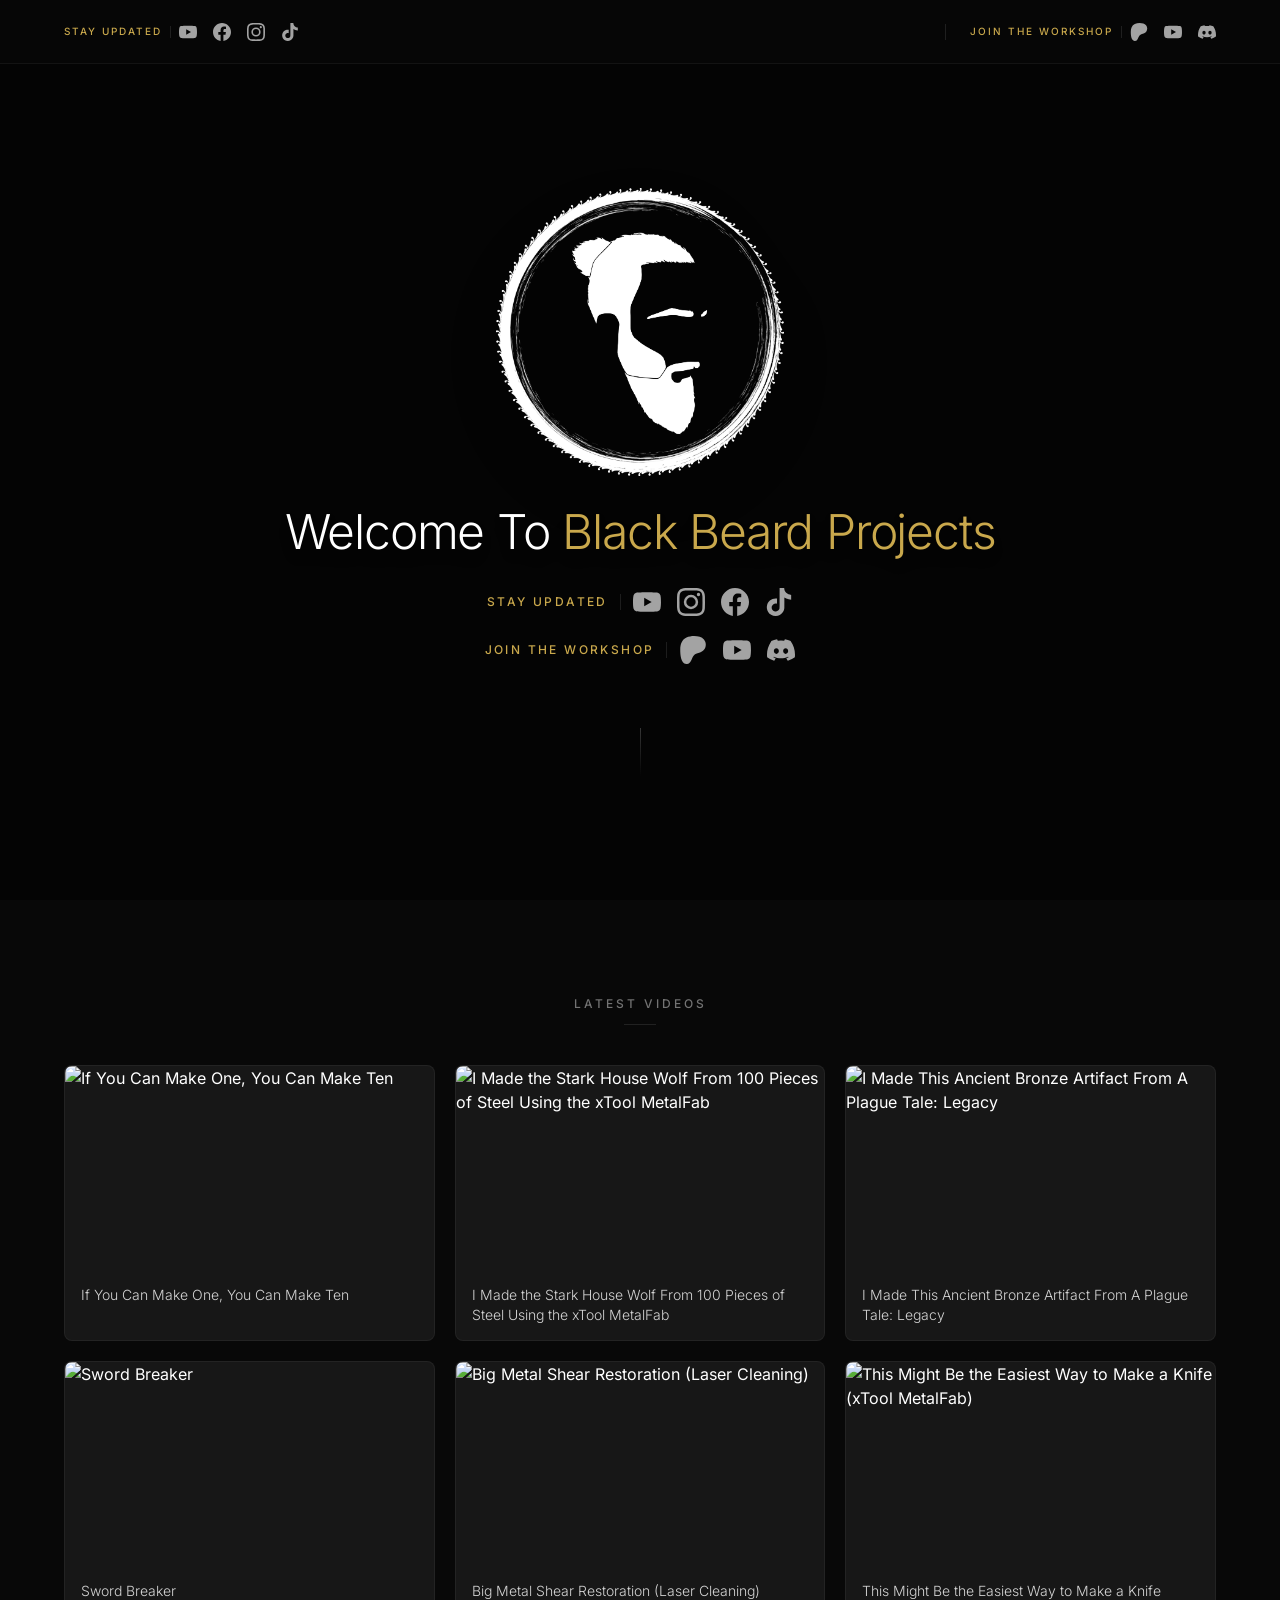
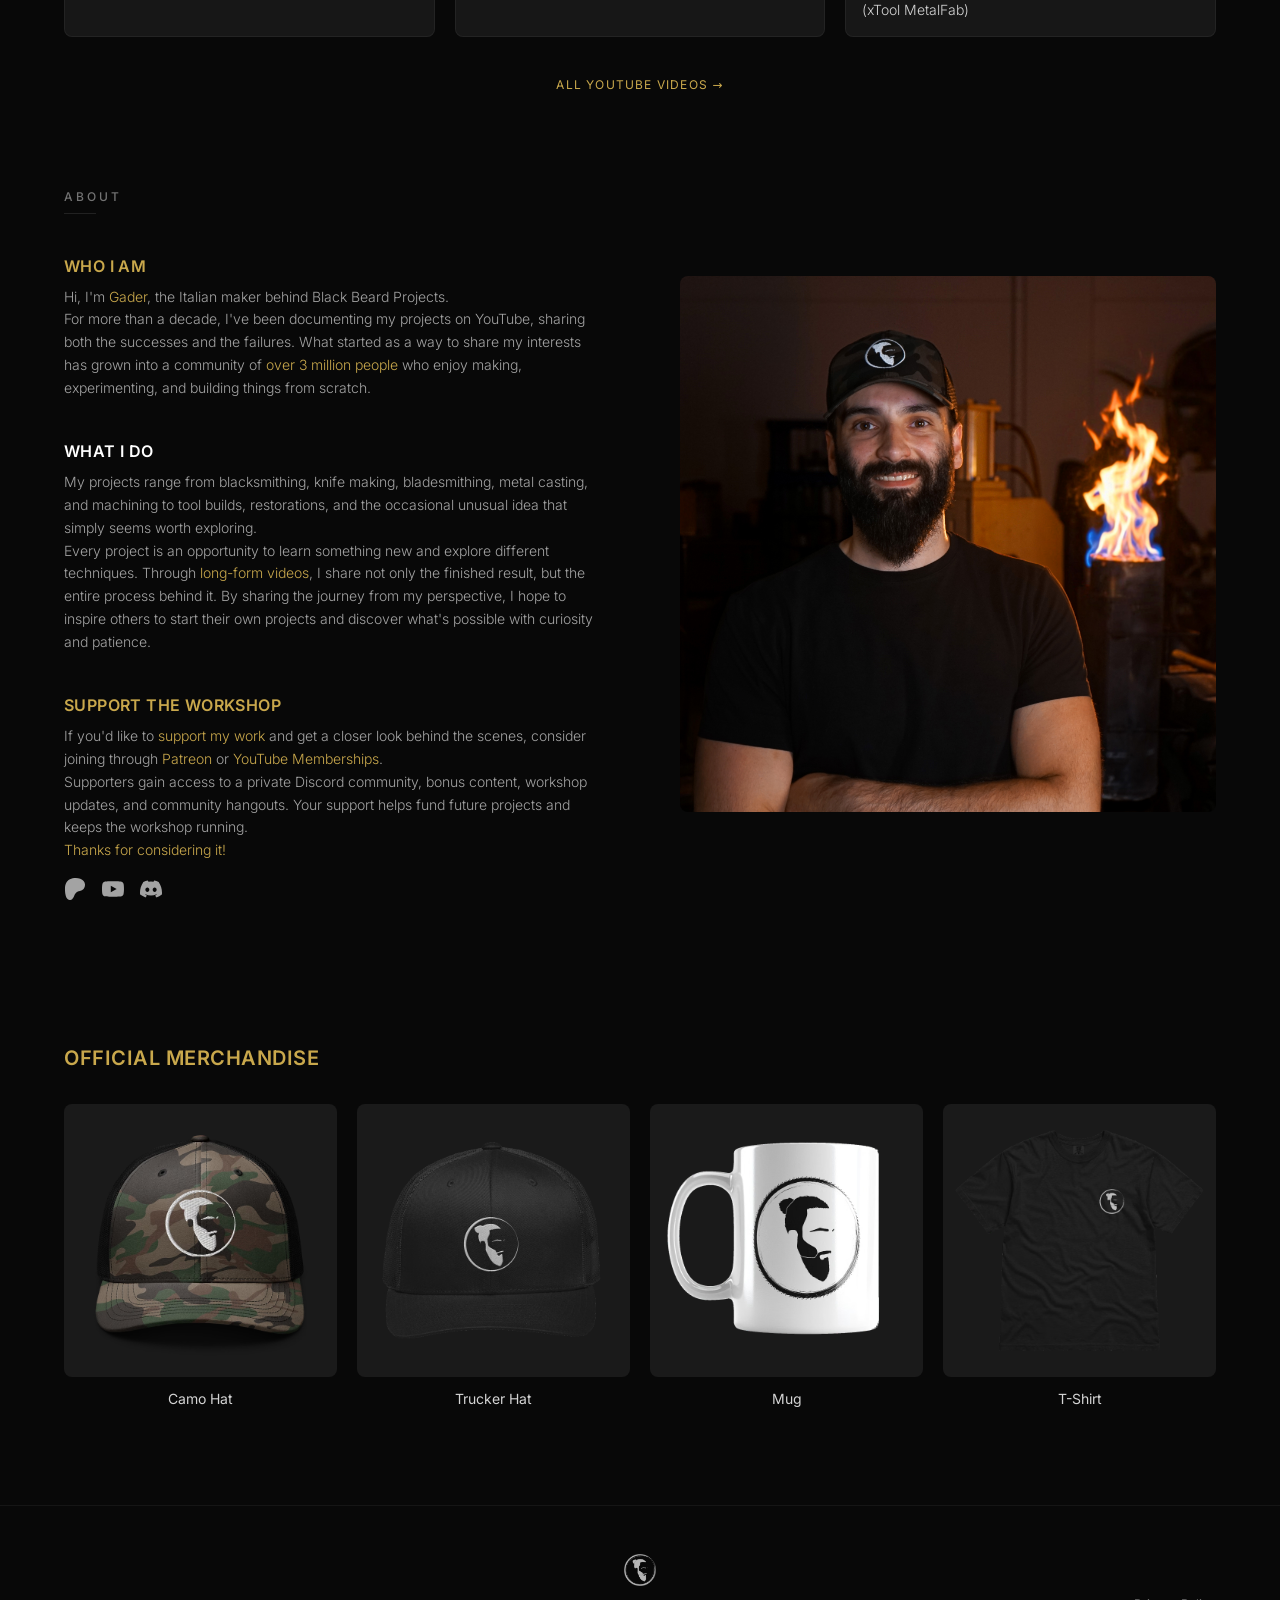
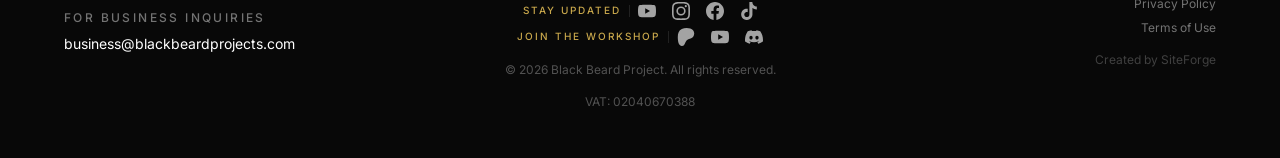
==== commit cb5ba992: "deploy: schedule build Koaleo/BlackBeardProjectSite@9760d2b26c0532c83d13c48fe50411321c0445b1" ====
--- a/index.html
+++ b/index.html
@@ -10,7 +10,11 @@
       </p> --> <h1 class="text-3xl md:text-4xl lg:text-5xl font-light text-white leading-tight tracking-tight drop-shadow-lg">
 Welcome To<span class="md:hidden"><br></span><span class="hidden md:inline">&nbsp;</span><span style="color: var(--gold);">Black Beard Projects</span> </h1> <!-- <p class="text-base md:text-lg text-neutral-300 max-w-xl mx-auto leading-relaxed font-light drop-shadow">
         Lorem ipsum dolor sit amet, consectetur adipiscing elit, sed do eiusmod tempor incididunt ut labore et dolore magna aliqua.
-      </p> --> </div> <div class="flex flex-col items-center gap-5"> <div class="flex items-center gap-3"> <span class="text-xs font-medium tracking-[0.2em] text-neutral-500 uppercase whitespace-nowrap" style="color: var(--gold);">Stay Updated</span> <div class="w-px h-4 bg-white/10"></div> <div class="flex items-center gap-4 "> <a href="https://www.youtube.com/@BlackBeardProjects" target="_blank" rel="noopener noreferrer" aria-label="YouTube" class="text-neutral-400 transition-all duration-200 hover:text-white hover:scale-110"> <svg width="28" height="28" viewBox="0 0 24 24" fill="currentColor" xmlns="http://www.w3.org/2000/svg" aria-hidden="true"><path d="M23.5 6.2a3.01 3.01 0 0 0-2.12-2.12C19.5 3.6 12 3.6 12 3.6s-7.5 0-9.38.48A3.01 3.01 0 0 0 .5 6.2C0 8.08 0 12 0 12s0 3.92.5 5.8a3.01 3.01 0 0 0 2.12 2.12C4.5 20.4 12 20.4 12 20.4s7.5 0 9.38-.48a3.01 3.01 0 0 0 2.12-2.12C24 15.92 24 12 24 12s0-3.92-.5-5.8zM9.6 15.6V8.4l6.4 3.6-6.4 3.6z"/></svg> </a><a href="https://instagram.com/black_beard_projects" target="_blank" rel="noopener noreferrer" aria-label="Instagram" class="text-neutral-400 transition-all duration-200 hover:text-white hover:scale-110"> <svg width="28" height="28" viewBox="0 0 24 24" fill="currentColor" xmlns="http://www.w3.org/2000/svg" aria-hidden="true"><path d="M12 2.163c3.204 0 3.584.012 4.85.07 3.252.148 4.771 1.691 4.919 4.919.058 1.265.069 1.645.069 4.849 0 3.205-.012 3.584-.069 4.849-.149 3.225-1.664 4.771-4.919 4.919-1.266.058-1.644.07-4.85.07-3.204 0-3.584-.012-4.849-.07-3.26-.149-4.771-1.699-4.919-4.92-.058-1.265-.07-1.644-.07-4.849 0-3.204.013-3.583.07-4.849.149-3.227 1.664-4.771 4.919-4.919 1.266-.057 1.645-.069 4.849-.069zM12 0C8.741 0 8.333.014 7.053.072 2.695.272.273 2.69.073 7.052.014 8.333 0 8.741 0 12c0 3.259.014 3.668.072 4.948.2 4.358 2.618 6.78 6.98 6.98C8.333 23.986 8.741 24 12 24c3.259 0 3.668-.014 4.948-.072 4.354-.2 6.782-2.618 6.979-6.98.059-1.28.073-1.689.073-4.948 0-3.259-.014-3.667-.072-4.947-.196-4.354-2.617-6.78-6.979-6.98C15.668.014 15.259 0 12 0zm0 5.838a6.162 6.162 0 1 0 0 12.324 6.162 6.162 0 0 0 0-12.324zM12 16a4 4 0 1 1 0-8 4 4 0 0 1 0 8zm6.406-11.845a1.44 1.44 0 1 0 0 2.881 1.44 1.44 0 0 0 0-2.881z"/></svg> </a><a href="https://facebook.com/BlackBeardProjects" target="_blank" rel="noopener noreferrer" aria-label="Facebook" class="text-neutral-400 transition-all duration-200 hover:text-white hover:scale-110"> <svg width="28" height="28" viewBox="0 0 24 24" fill="currentColor" xmlns="http://www.w3.org/2000/svg" aria-hidden="true"><path d="M24 12.073C24 5.446 18.627 0 12 0S0 5.446 0 12.073C0 18.1 4.388 23.094 10.125 24v-8.437H7.078v-3.49h3.047v-2.66c0-3.025 1.791-4.697 4.533-4.697 1.312 0 2.686.236 2.686.236v2.971H15.83c-1.491 0-1.956.931-1.956 1.886v2.264h3.328l-.532 3.49h-2.796V24C19.612 23.094 24 18.1 24 12.073z"/></svg> </a><a href="https://vm.tiktok.com/ZMRnVJQvk" target="_blank" rel="noopener noreferrer" aria-label="TikTok" class="text-neutral-400 transition-all duration-200 hover:text-white hover:scale-110"> <svg width="28" height="28" viewBox="0 0 24 24" fill="currentColor" xmlns="http://www.w3.org/2000/svg" aria-hidden="true"><path d="M12.525.02c1.31-.02 2.61-.01 3.91-.02.08 1.53.63 3.09 1.75 4.17 1.12 1.11 2.7 1.62 4.24 1.79v4.03c-1.44-.05-2.89-.35-4.2-.97-.57-.26-1.1-.59-1.62-.93-.01 2.92.01 5.84-.02 8.75-.08 1.4-.54 2.79-1.35 3.94-1.31 1.92-3.58 3.17-5.91 3.21-1.43.08-2.86-.31-4.08-1.03-2.02-1.19-3.44-3.37-3.65-5.71-.02-.5-.03-1-.01-1.49.18-1.9 1.12-3.72 2.58-4.96 1.66-1.44 3.98-2.13 6.15-1.72.02 1.48-.04 2.96-.04 4.44-.99-.32-2.15-.23-3.02.37-.63.41-1.11 1.04-1.36 1.75-.21.51-.15 1.07-.14 1.61.24 1.64 1.82 3.02 3.5 2.87 1.12-.01 2.19-.66 2.77-1.61.19-.33.4-.67.41-1.06.1-1.79.06-3.57.07-5.36.01-4.03-.01-8.05.02-12.07z"/></svg> </a> </div> </div> <div class="flex items-center gap-3"> <span class="text-xs font-medium tracking-[0.2em] text-neutral-500 uppercase whitespace-nowrap" style="color: var(--gold);">Join the Workshop</span> <div class="w-px h-4 bg-white/10"></div> <div class="flex items-center gap-4 "> <a href="https://patreon.com/blackbeardprojects" target="_blank" rel="noopener noreferrer" aria-label="Patreon" class="text-neutral-400 transition-all duration-200 hover:text-white hover:scale-110"> <svg width="28" height="28" viewBox="0 0 512 512" fill="currentColor" xmlns="http://www.w3.org/2000/svg" aria-hidden="true"><g transform="matrix(.47407 0 0 .47407 .383 .422)"><clipPath id="patreon-clip"><path d="M0 0h1080v1080H0z"/></clipPath><g clip-path="url(#patreon-clip)"><path d="M1033.05 324.45c-.19-137.9-107.59-250.92-233.6-291.7-156.48-50.64-362.86-43.3-512.28 27.2-181.1 85.46-237.99 272.66-240.11 459.36-1.74 153.5 13.58 557.79 241.62 560.67 169.44 2.15 194.67-216.18 273.07-321.33 55.78-74.81 127.6-95.94 216.01-117.82 151.95-37.61 255.51-157.53 255.29-316.38z" fill-rule="nonzero"/></g></g></svg> </a><a href="https://www.youtube.com/channel/UC8q2GgxOUS_Dzd5KIYeJQIw/join" target="_blank" rel="noopener noreferrer" aria-label="YouTube Membership" class="text-neutral-400 transition-all duration-200 hover:text-white hover:scale-110"> <svg width="28" height="28" viewBox="0 0 24 24" fill="currentColor" xmlns="http://www.w3.org/2000/svg" aria-hidden="true"><path d="M23.5 6.2a3.01 3.01 0 0 0-2.12-2.12C19.5 3.6 12 3.6 12 3.6s-7.5 0-9.38.48A3.01 3.01 0 0 0 .5 6.2C0 8.08 0 12 0 12s0 3.92.5 5.8a3.01 3.01 0 0 0 2.12 2.12C4.5 20.4 12 20.4 12 20.4s7.5 0 9.38-.48a3.01 3.01 0 0 0 2.12-2.12C24 15.92 24 12 24 12s0-3.92-.5-5.8zM9.6 15.6V8.4l6.4 3.6-6.4 3.6z"/></svg> </a><a href="https://discord.gg/Z4tnxjFQX7" target="_blank" rel="noopener noreferrer" aria-label="Discord" class="text-neutral-400 transition-all duration-200 hover:text-white hover:scale-110"> <svg width="28" height="28" viewBox="0 0 24 24" fill="currentColor" xmlns="http://www.w3.org/2000/svg" aria-hidden="true"><path d="M20.317 4.37a19.791 19.791 0 0 0-4.885-1.515.074.074 0 0 0-.079.037c-.21.375-.444.864-.608 1.25a18.27 18.27 0 0 0-5.487 0 12.64 12.64 0 0 0-.617-1.25.077.077 0 0 0-.079-.037A19.736 19.736 0 0 0 3.677 4.37a.07.07 0 0 0-.032.027C.533 9.046-.32 13.58.099 18.057a.082.082 0 0 0 .031.057 19.9 19.9 0 0 0 5.993 3.03.078.078 0 0 0 .084-.028 14.09 14.09 0 0 0 1.226-1.994.076.076 0 0 0-.041-.106 13.107 13.107 0 0 1-1.872-.892.077.077 0 0 1-.008-.128 10.2 10.2 0 0 0 .372-.292.074.074 0 0 1 .077-.01c3.928 1.793 8.18 1.793 12.062 0a.074.074 0 0 1 .078.01c.12.098.246.198.373.292a.077.077 0 0 1-.006.127 12.299 12.299 0 0 1-1.873.892.077.077 0 0 0-.041.107c.36.698.772 1.362 1.225 1.993a.076.076 0 0 0 .084.028 19.839 19.839 0 0 0 6.002-3.03.077.077 0 0 0 .032-.054c.5-5.177-.838-9.674-3.549-13.66a.061.061 0 0 0-.031-.03zM8.02 15.33c-1.183 0-2.157-1.085-2.157-2.419 0-1.333.956-2.419 2.157-2.419 1.21 0 2.176 1.096 2.157 2.42 0 1.333-.956 2.418-2.157 2.418zm7.975 0c-1.183 0-2.157-1.085-2.157-2.419 0-1.333.955-2.419 2.157-2.419 1.21 0 2.176 1.096 2.157 2.42 0 1.333-.946 2.418-2.157 2.418z"/></svg> </a> </div> </div> </div> </div> <div class="relative z-10 mt-16 w-px h-12 bg-gradient-to-b from-white/20 to-transparent"></div> </section>   <section class="pt-12 pb-24 px-6"> <div class="max-w-6xl mx-auto"> <div class="grid grid-cols-1 lg:grid-cols-2 gap-12 lg:gap-20 items-center"> <!-- Left: text sections --> <div class="flex flex-col gap-10"> <div class="flex flex-col gap-2"> <p class="text-xs font-medium tracking-[0.25em] text-neutral-500 uppercase">About</p> <div class="w-8 h-px bg-white/10"></div> </div> <div class="flex flex-col gap-2"> <h3 class="text-base font-semibold tracking-wide uppercase" style="color: var(--gold);"> Who I Am </h3> <p class="text-sm text-neutral-400 leading-relaxed font-light">Hi, I'm <span style="color: var(--gold);">Gader</span>, the Italian maker behind Black Beard Projects.<br>For more than a decade, I've been documenting my projects on YouTube, sharing both the successes and the failures. What started as a way to share my interests has grown into a community of <span style="color: var(--gold);">over 3 million people</span> who enjoy making, experimenting, and building things from scratch.</p>  </div><div class="flex flex-col gap-2"> <h3 class="text-base font-semibold tracking-wide uppercase" style="color: #ffffff;"> What I Do </h3> <p class="text-sm text-neutral-400 leading-relaxed font-light">My projects range from blacksmithing, knife making, bladesmithing, metal casting, and machining to tool builds, restorations, and the occasional unusual idea that simply seems worth exploring.<br>Every project is an opportunity to learn something new and explore different techniques. Through <span style="color: var(--gold);">long-form videos</span>, I share not only the finished result, but the entire process behind it. By sharing the journey from my perspective, I hope to inspire others to start their own projects and discover what's possible with curiosity and patience.</p>  </div><div class="flex flex-col gap-2"> <h3 class="text-base font-semibold tracking-wide uppercase" style="color: var(--gold);"> Support the Workshop </h3> <p class="text-sm text-neutral-400 leading-relaxed font-light">If you'd like to <span style="color: var(--gold);">support my work</span> and get a closer look behind the scenes, consider joining through <span style="color: var(--gold);">Patreon</span> or <span style="color: var(--gold);">YouTube Memberships</span>.<br>Supporters gain access to a private Discord community, bonus content, workshop updates, and community hangouts. Your support helps fund future projects and keeps the workshop running.<br><span style="color: var(--gold);">Thanks for considering it!</span></p> <div class="flex items-center gap-2 mt-2"> <div class="flex items-center gap-4 "> <a href="https://patreon.com/blackbeardprojects" target="_blank" rel="noopener noreferrer" aria-label="Patreon" class="text-neutral-400 transition-all duration-200 hover:text-white hover:scale-110"> <svg width="22" height="22" viewBox="0 0 512 512" fill="currentColor" xmlns="http://www.w3.org/2000/svg" aria-hidden="true"><g transform="matrix(.47407 0 0 .47407 .383 .422)"><clipPath id="patreon-clip"><path d="M0 0h1080v1080H0z"/></clipPath><g clip-path="url(#patreon-clip)"><path d="M1033.05 324.45c-.19-137.9-107.59-250.92-233.6-291.7-156.48-50.64-362.86-43.3-512.28 27.2-181.1 85.46-237.99 272.66-240.11 459.36-1.74 153.5 13.58 557.79 241.62 560.67 169.44 2.15 194.67-216.18 273.07-321.33 55.78-74.81 127.6-95.94 216.01-117.82 151.95-37.61 255.51-157.53 255.29-316.38z" fill-rule="nonzero"/></g></g></svg> </a><a href="https://www.youtube.com/channel/UC8q2GgxOUS_Dzd5KIYeJQIw/join" target="_blank" rel="noopener noreferrer" aria-label="YouTube Membership" class="text-neutral-400 transition-all duration-200 hover:text-white hover:scale-110"> <svg width="22" height="22" viewBox="0 0 24 24" fill="currentColor" xmlns="http://www.w3.org/2000/svg" aria-hidden="true"><path d="M23.5 6.2a3.01 3.01 0 0 0-2.12-2.12C19.5 3.6 12 3.6 12 3.6s-7.5 0-9.38.48A3.01 3.01 0 0 0 .5 6.2C0 8.08 0 12 0 12s0 3.92.5 5.8a3.01 3.01 0 0 0 2.12 2.12C4.5 20.4 12 20.4 12 20.4s7.5 0 9.38-.48a3.01 3.01 0 0 0 2.12-2.12C24 15.92 24 12 24 12s0-3.92-.5-5.8zM9.6 15.6V8.4l6.4 3.6-6.4 3.6z"/></svg> </a><a href="https://discord.gg/Z4tnxjFQX7" target="_blank" rel="noopener noreferrer" aria-label="Discord" class="text-neutral-400 transition-all duration-200 hover:text-white hover:scale-110"> <svg width="22" height="22" viewBox="0 0 24 24" fill="currentColor" xmlns="http://www.w3.org/2000/svg" aria-hidden="true"><path d="M20.317 4.37a19.791 19.791 0 0 0-4.885-1.515.074.074 0 0 0-.079.037c-.21.375-.444.864-.608 1.25a18.27 18.27 0 0 0-5.487 0 12.64 12.64 0 0 0-.617-1.25.077.077 0 0 0-.079-.037A19.736 19.736 0 0 0 3.677 4.37a.07.07 0 0 0-.032.027C.533 9.046-.32 13.58.099 18.057a.082.082 0 0 0 .031.057 19.9 19.9 0 0 0 5.993 3.03.078.078 0 0 0 .084-.028 14.09 14.09 0 0 0 1.226-1.994.076.076 0 0 0-.041-.106 13.107 13.107 0 0 1-1.872-.892.077.077 0 0 1-.008-.128 10.2 10.2 0 0 0 .372-.292.074.074 0 0 1 .077-.01c3.928 1.793 8.18 1.793 12.062 0a.074.074 0 0 1 .078.01c.12.098.246.198.373.292a.077.077 0 0 1-.006.127 12.299 12.299 0 0 1-1.873.892.077.077 0 0 0-.041.107c.36.698.772 1.362 1.225 1.993a.076.076 0 0 0 .084.028 19.839 19.839 0 0 0 6.002-3.03.077.077 0 0 0 .032-.054c.5-5.177-.838-9.674-3.549-13.66a.061.061 0 0 0-.031-.03zM8.02 15.33c-1.183 0-2.157-1.085-2.157-2.419 0-1.333.956-2.419 2.157-2.419 1.21 0 2.176 1.096 2.157 2.42 0 1.333-.956 2.418-2.157 2.418zm7.975 0c-1.183 0-2.157-1.085-2.157-2.419 0-1.333.955-2.419 2.157-2.419 1.21 0 2.176 1.096 2.157 2.42 0 1.333-.946 2.418-2.157 2.418z"/></svg> </a> </div> </div> </div> </div> <!-- Right: vertical photo --> <div class="flex justify-center lg:justify-end"> <div class="relative w-full max-w-sm lg:max-w-none"> <img src="/about.jpg" alt="Black Beard Project" class="w-full object-cover rounded-lg" style="aspect-ratio: 1/1;"> </div> </div> </div> </div> </section> <section class="pt-12 pb-24 px-6"> <div class="max-w-6xl mx-auto flex flex-col gap-8"> <h2 class="text-xl font-semibold tracking-wide uppercase" style="color: var(--gold);">
+      </p> --> </div> <div class="flex flex-col items-center gap-5"> <div class="flex items-center gap-3"> <span class="text-xs font-medium tracking-[0.2em] text-neutral-500 uppercase whitespace-nowrap" style="color: var(--gold);">Stay Updated</span> <div class="w-px h-4 bg-white/10"></div> <div class="flex items-center gap-4 "> <a href="https://www.youtube.com/@BlackBeardProjects" target="_blank" rel="noopener noreferrer" aria-label="YouTube" class="text-neutral-400 transition-all duration-200 hover:text-white hover:scale-110"> <svg width="28" height="28" viewBox="0 0 24 24" fill="currentColor" xmlns="http://www.w3.org/2000/svg" aria-hidden="true"><path d="M23.5 6.2a3.01 3.01 0 0 0-2.12-2.12C19.5 3.6 12 3.6 12 3.6s-7.5 0-9.38.48A3.01 3.01 0 0 0 .5 6.2C0 8.08 0 12 0 12s0 3.92.5 5.8a3.01 3.01 0 0 0 2.12 2.12C4.5 20.4 12 20.4 12 20.4s7.5 0 9.38-.48a3.01 3.01 0 0 0 2.12-2.12C24 15.92 24 12 24 12s0-3.92-.5-5.8zM9.6 15.6V8.4l6.4 3.6-6.4 3.6z"/></svg> </a><a href="https://instagram.com/black_beard_projects" target="_blank" rel="noopener noreferrer" aria-label="Instagram" class="text-neutral-400 transition-all duration-200 hover:text-white hover:scale-110"> <svg width="28" height="28" viewBox="0 0 24 24" fill="currentColor" xmlns="http://www.w3.org/2000/svg" aria-hidden="true"><path d="M12 2.163c3.204 0 3.584.012 4.85.07 3.252.148 4.771 1.691 4.919 4.919.058 1.265.069 1.645.069 4.849 0 3.205-.012 3.584-.069 4.849-.149 3.225-1.664 4.771-4.919 4.919-1.266.058-1.644.07-4.85.07-3.204 0-3.584-.012-4.849-.07-3.26-.149-4.771-1.699-4.919-4.92-.058-1.265-.07-1.644-.07-4.849 0-3.204.013-3.583.07-4.849.149-3.227 1.664-4.771 4.919-4.919 1.266-.057 1.645-.069 4.849-.069zM12 0C8.741 0 8.333.014 7.053.072 2.695.272.273 2.69.073 7.052.014 8.333 0 8.741 0 12c0 3.259.014 3.668.072 4.948.2 4.358 2.618 6.78 6.98 6.98C8.333 23.986 8.741 24 12 24c3.259 0 3.668-.014 4.948-.072 4.354-.2 6.782-2.618 6.979-6.98.059-1.28.073-1.689.073-4.948 0-3.259-.014-3.667-.072-4.947-.196-4.354-2.617-6.78-6.979-6.98C15.668.014 15.259 0 12 0zm0 5.838a6.162 6.162 0 1 0 0 12.324 6.162 6.162 0 0 0 0-12.324zM12 16a4 4 0 1 1 0-8 4 4 0 0 1 0 8zm6.406-11.845a1.44 1.44 0 1 0 0 2.881 1.44 1.44 0 0 0 0-2.881z"/></svg> </a><a href="https://facebook.com/BlackBeardProjects" target="_blank" rel="noopener noreferrer" aria-label="Facebook" class="text-neutral-400 transition-all duration-200 hover:text-white hover:scale-110"> <svg width="28" height="28" viewBox="0 0 24 24" fill="currentColor" xmlns="http://www.w3.org/2000/svg" aria-hidden="true"><path d="M24 12.073C24 5.446 18.627 0 12 0S0 5.446 0 12.073C0 18.1 4.388 23.094 10.125 24v-8.437H7.078v-3.49h3.047v-2.66c0-3.025 1.791-4.697 4.533-4.697 1.312 0 2.686.236 2.686.236v2.971H15.83c-1.491 0-1.956.931-1.956 1.886v2.264h3.328l-.532 3.49h-2.796V24C19.612 23.094 24 18.1 24 12.073z"/></svg> </a><a href="https://vm.tiktok.com/ZMRnVJQvk" target="_blank" rel="noopener noreferrer" aria-label="TikTok" class="text-neutral-400 transition-all duration-200 hover:text-white hover:scale-110"> <svg width="28" height="28" viewBox="0 0 24 24" fill="currentColor" xmlns="http://www.w3.org/2000/svg" aria-hidden="true"><path d="M12.525.02c1.31-.02 2.61-.01 3.91-.02.08 1.53.63 3.09 1.75 4.17 1.12 1.11 2.7 1.62 4.24 1.79v4.03c-1.44-.05-2.89-.35-4.2-.97-.57-.26-1.1-.59-1.62-.93-.01 2.92.01 5.84-.02 8.75-.08 1.4-.54 2.79-1.35 3.94-1.31 1.92-3.58 3.17-5.91 3.21-1.43.08-2.86-.31-4.08-1.03-2.02-1.19-3.44-3.37-3.65-5.71-.02-.5-.03-1-.01-1.49.18-1.9 1.12-3.72 2.58-4.96 1.66-1.44 3.98-2.13 6.15-1.72.02 1.48-.04 2.96-.04 4.44-.99-.32-2.15-.23-3.02.37-.63.41-1.11 1.04-1.36 1.75-.21.51-.15 1.07-.14 1.61.24 1.64 1.82 3.02 3.5 2.87 1.12-.01 2.19-.66 2.77-1.61.19-.33.4-.67.41-1.06.1-1.79.06-3.57.07-5.36.01-4.03-.01-8.05.02-12.07z"/></svg> </a> </div> </div> <div class="flex items-center gap-3"> <span class="text-xs font-medium tracking-[0.2em] text-neutral-500 uppercase whitespace-nowrap" style="color: var(--gold);">Join the Workshop</span> <div class="w-px h-4 bg-white/10"></div> <div class="flex items-center gap-4 "> <a href="https://patreon.com/blackbeardprojects" target="_blank" rel="noopener noreferrer" aria-label="Patreon" class="text-neutral-400 transition-all duration-200 hover:text-white hover:scale-110"> <svg width="28" height="28" viewBox="0 0 512 512" fill="currentColor" xmlns="http://www.w3.org/2000/svg" aria-hidden="true"><g transform="matrix(.47407 0 0 .47407 .383 .422)"><clipPath id="patreon-clip"><path d="M0 0h1080v1080H0z"/></clipPath><g clip-path="url(#patreon-clip)"><path d="M1033.05 324.45c-.19-137.9-107.59-250.92-233.6-291.7-156.48-50.64-362.86-43.3-512.28 27.2-181.1 85.46-237.99 272.66-240.11 459.36-1.74 153.5 13.58 557.79 241.62 560.67 169.44 2.15 194.67-216.18 273.07-321.33 55.78-74.81 127.6-95.94 216.01-117.82 151.95-37.61 255.51-157.53 255.29-316.38z" fill-rule="nonzero"/></g></g></svg> </a><a href="https://www.youtube.com/channel/UC8q2GgxOUS_Dzd5KIYeJQIw/join" target="_blank" rel="noopener noreferrer" aria-label="YouTube Membership" class="text-neutral-400 transition-all duration-200 hover:text-white hover:scale-110"> <svg width="28" height="28" viewBox="0 0 24 24" fill="currentColor" xmlns="http://www.w3.org/2000/svg" aria-hidden="true"><path d="M23.5 6.2a3.01 3.01 0 0 0-2.12-2.12C19.5 3.6 12 3.6 12 3.6s-7.5 0-9.38.48A3.01 3.01 0 0 0 .5 6.2C0 8.08 0 12 0 12s0 3.92.5 5.8a3.01 3.01 0 0 0 2.12 2.12C4.5 20.4 12 20.4 12 20.4s7.5 0 9.38-.48a3.01 3.01 0 0 0 2.12-2.12C24 15.92 24 12 24 12s0-3.92-.5-5.8zM9.6 15.6V8.4l6.4 3.6-6.4 3.6z"/></svg> </a><a href="https://discord.gg/Z4tnxjFQX7" target="_blank" rel="noopener noreferrer" aria-label="Discord" class="text-neutral-400 transition-all duration-200 hover:text-white hover:scale-110"> <svg width="28" height="28" viewBox="0 0 24 24" fill="currentColor" xmlns="http://www.w3.org/2000/svg" aria-hidden="true"><path d="M20.317 4.37a19.791 19.791 0 0 0-4.885-1.515.074.074 0 0 0-.079.037c-.21.375-.444.864-.608 1.25a18.27 18.27 0 0 0-5.487 0 12.64 12.64 0 0 0-.617-1.25.077.077 0 0 0-.079-.037A19.736 19.736 0 0 0 3.677 4.37a.07.07 0 0 0-.032.027C.533 9.046-.32 13.58.099 18.057a.082.082 0 0 0 .031.057 19.9 19.9 0 0 0 5.993 3.03.078.078 0 0 0 .084-.028 14.09 14.09 0 0 0 1.226-1.994.076.076 0 0 0-.041-.106 13.107 13.107 0 0 1-1.872-.892.077.077 0 0 1-.008-.128 10.2 10.2 0 0 0 .372-.292.074.074 0 0 1 .077-.01c3.928 1.793 8.18 1.793 12.062 0a.074.074 0 0 1 .078.01c.12.098.246.198.373.292a.077.077 0 0 1-.006.127 12.299 12.299 0 0 1-1.873.892.077.077 0 0 0-.041.107c.36.698.772 1.362 1.225 1.993a.076.076 0 0 0 .084.028 19.839 19.839 0 0 0 6.002-3.03.077.077 0 0 0 .032-.054c.5-5.177-.838-9.674-3.549-13.66a.061.061 0 0 0-.031-.03zM8.02 15.33c-1.183 0-2.157-1.085-2.157-2.419 0-1.333.956-2.419 2.157-2.419 1.21 0 2.176 1.096 2.157 2.42 0 1.333-.956 2.418-2.157 2.418zm7.975 0c-1.183 0-2.157-1.085-2.157-2.419 0-1.333.955-2.419 2.157-2.419 1.21 0 2.176 1.096 2.157 2.42 0 1.333-.946 2.418-2.157 2.418z"/></svg> </a> </div> </div> </div> </div> <div class="relative z-10 mt-16 w-px h-12 bg-gradient-to-b from-white/20 to-transparent"></div> </section>  <section class="pt-24 pb-12 px-6"><div class="max-w-6xl mx-auto flex flex-col gap-10"><div class="flex flex-col items-center gap-3 text-center"><p class="text-xs font-medium tracking-[0.25em] text-neutral-500 uppercase">
+Latest Videos
+</p><div class="w-8 h-px bg-white/10"></div></div><div class="grid grid-cols-1 sm:grid-cols-2 lg:grid-cols-3 gap-5"><a href="https://www.youtube.com/watch?v=ijJ9JAomk5Q" target="_blank" rel="noopener noreferrer" class="group flex flex-col gap-3 rounded-lg overflow-hidden bg-neutral-900 border border-white/5 hover:border-white/15 transition-all duration-200"><div class="relative overflow-hidden aspect-video"><img src="https://i2.ytimg.com/vi/ijJ9JAomk5Q/hqdefault.jpg" alt="If You Can Make One, You Can Make Ten" loading="lazy" class="w-full h-full object-cover transition-transform duration-300 group-hover:scale-105"><div class="absolute inset-0 flex items-center justify-center opacity-0 group-hover:opacity-100 transition-opacity duration-200 bg-black/30"><div class="w-12 h-12 rounded-full bg-white/10 backdrop-blur-sm flex items-center justify-center"><svg width="18" height="18" viewBox="0 0 24 24" fill="white" aria-hidden="true"><path d="M8 5v14l11-7z"></path></svg></div></div></div><p class="px-4 pb-4 text-sm text-neutral-300 font-light leading-snug group-hover:text-white transition-colors duration-200 line-clamp-2">If You Can Make One, You Can Make Ten</p></a><a href="https://www.youtube.com/watch?v=3rdd3vz3ABc" target="_blank" rel="noopener noreferrer" class="group flex flex-col gap-3 rounded-lg overflow-hidden bg-neutral-900 border border-white/5 hover:border-white/15 transition-all duration-200"><div class="relative overflow-hidden aspect-video"><img src="https://i4.ytimg.com/vi/3rdd3vz3ABc/hqdefault.jpg" alt="I Made the Stark House Wolf From 100 Pieces of Steel Using the xTool MetalFab" loading="lazy" class="w-full h-full object-cover transition-transform duration-300 group-hover:scale-105"><div class="absolute inset-0 flex items-center justify-center opacity-0 group-hover:opacity-100 transition-opacity duration-200 bg-black/30"><div class="w-12 h-12 rounded-full bg-white/10 backdrop-blur-sm flex items-center justify-center"><svg width="18" height="18" viewBox="0 0 24 24" fill="white" aria-hidden="true"><path d="M8 5v14l11-7z"></path></svg></div></div></div><p class="px-4 pb-4 text-sm text-neutral-300 font-light leading-snug group-hover:text-white transition-colors duration-200 line-clamp-2">I Made the Stark House Wolf From 100 Pieces of Steel Using the xTool MetalFab</p></a><a href="https://www.youtube.com/watch?v=O2qRV2FbJn8" target="_blank" rel="noopener noreferrer" class="group flex flex-col gap-3 rounded-lg overflow-hidden bg-neutral-900 border border-white/5 hover:border-white/15 transition-all duration-200"><div class="relative overflow-hidden aspect-video"><img src="https://i4.ytimg.com/vi/O2qRV2FbJn8/hqdefault.jpg" alt="I Made This Ancient Bronze Artifact From A Plague Tale: Legacy" loading="lazy" class="w-full h-full object-cover transition-transform duration-300 group-hover:scale-105"><div class="absolute inset-0 flex items-center justify-center opacity-0 group-hover:opacity-100 transition-opacity duration-200 bg-black/30"><div class="w-12 h-12 rounded-full bg-white/10 backdrop-blur-sm flex items-center justify-center"><svg width="18" height="18" viewBox="0 0 24 24" fill="white" aria-hidden="true"><path d="M8 5v14l11-7z"></path></svg></div></div></div><p class="px-4 pb-4 text-sm text-neutral-300 font-light leading-snug group-hover:text-white transition-colors duration-200 line-clamp-2">I Made This Ancient Bronze Artifact From A Plague Tale: Legacy</p></a><a href="https://www.youtube.com/watch?v=qmCxU5WiJaM" target="_blank" rel="noopener noreferrer" class="group flex flex-col gap-3 rounded-lg overflow-hidden bg-neutral-900 border border-white/5 hover:border-white/15 transition-all duration-200 hidden sm:flex"><div class="relative overflow-hidden aspect-video"><img src="https://i2.ytimg.com/vi/qmCxU5WiJaM/hqdefault.jpg" alt="Sword Breaker" loading="lazy" class="w-full h-full object-cover transition-transform duration-300 group-hover:scale-105"><div class="absolute inset-0 flex items-center justify-center opacity-0 group-hover:opacity-100 transition-opacity duration-200 bg-black/30"><div class="w-12 h-12 rounded-full bg-white/10 backdrop-blur-sm flex items-center justify-center"><svg width="18" height="18" viewBox="0 0 24 24" fill="white" aria-hidden="true"><path d="M8 5v14l11-7z"></path></svg></div></div></div><p class="px-4 pb-4 text-sm text-neutral-300 font-light leading-snug group-hover:text-white transition-colors duration-200 line-clamp-2">Sword Breaker</p></a><a href="https://www.youtube.com/watch?v=UR1D5U0NNgA" target="_blank" rel="noopener noreferrer" class="group flex flex-col gap-3 rounded-lg overflow-hidden bg-neutral-900 border border-white/5 hover:border-white/15 transition-all duration-200 hidden sm:flex"><div class="relative overflow-hidden aspect-video"><img src="https://i2.ytimg.com/vi/UR1D5U0NNgA/hqdefault.jpg" alt="Big Metal Shear Restoration (Laser Cleaning)" loading="lazy" class="w-full h-full object-cover transition-transform duration-300 group-hover:scale-105"><div class="absolute inset-0 flex items-center justify-center opacity-0 group-hover:opacity-100 transition-opacity duration-200 bg-black/30"><div class="w-12 h-12 rounded-full bg-white/10 backdrop-blur-sm flex items-center justify-center"><svg width="18" height="18" viewBox="0 0 24 24" fill="white" aria-hidden="true"><path d="M8 5v14l11-7z"></path></svg></div></div></div><p class="px-4 pb-4 text-sm text-neutral-300 font-light leading-snug group-hover:text-white transition-colors duration-200 line-clamp-2">Big Metal Shear Restoration (Laser Cleaning)</p></a><a href="https://www.youtube.com/watch?v=v4m69bp0TsM" target="_blank" rel="noopener noreferrer" class="group flex flex-col gap-3 rounded-lg overflow-hidden bg-neutral-900 border border-white/5 hover:border-white/15 transition-all duration-200 hidden sm:flex"><div class="relative overflow-hidden aspect-video"><img src="https://i3.ytimg.com/vi/v4m69bp0TsM/hqdefault.jpg" alt="This Might Be the Easiest Way to Make a Knife (xTool MetalFab)" loading="lazy" class="w-full h-full object-cover transition-transform duration-300 group-hover:scale-105"><div class="absolute inset-0 flex items-center justify-center opacity-0 group-hover:opacity-100 transition-opacity duration-200 bg-black/30"><div class="w-12 h-12 rounded-full bg-white/10 backdrop-blur-sm flex items-center justify-center"><svg width="18" height="18" viewBox="0 0 24 24" fill="white" aria-hidden="true"><path d="M8 5v14l11-7z"></path></svg></div></div></div><p class="px-4 pb-4 text-sm text-neutral-300 font-light leading-snug group-hover:text-white transition-colors duration-200 line-clamp-2">This Might Be the Easiest Way to Make a Knife (xTool MetalFab)</p></a></div><div class="flex justify-center"><a href="https://www.youtube.com/@BlackBeardProjects" target="_blank" rel="noopener noreferrer" class="text-xs font-large tracking-widest uppercase text-neutral-500 hover:text-white transition-colors duration-200" style="color: var(--gold);">
+All YouTube Videos &rarr;
+</a></div></div></section> <section class="pt-12 pb-24 px-6"> <div class="max-w-6xl mx-auto"> <div class="grid grid-cols-1 lg:grid-cols-2 gap-12 lg:gap-20 items-center"> <!-- Left: text sections --> <div class="flex flex-col gap-10"> <div class="flex flex-col gap-2"> <p class="text-xs font-medium tracking-[0.25em] text-neutral-500 uppercase">About</p> <div class="w-8 h-px bg-white/10"></div> </div> <div class="flex flex-col gap-2"> <h3 class="text-base font-semibold tracking-wide uppercase" style="color: var(--gold);"> Who I Am </h3> <p class="text-sm text-neutral-400 leading-relaxed font-light">Hi, I'm <span style="color: var(--gold);">Gader</span>, the Italian maker behind Black Beard Projects.<br>For more than a decade, I've been documenting my projects on YouTube, sharing both the successes and the failures. What started as a way to share my interests has grown into a community of <span style="color: var(--gold);">over 3 million people</span> who enjoy making, experimenting, and building things from scratch.</p>  </div><div class="flex flex-col gap-2"> <h3 class="text-base font-semibold tracking-wide uppercase" style="color: #ffffff;"> What I Do </h3> <p class="text-sm text-neutral-400 leading-relaxed font-light">My projects range from blacksmithing, knife making, bladesmithing, metal casting, and machining to tool builds, restorations, and the occasional unusual idea that simply seems worth exploring.<br>Every project is an opportunity to learn something new and explore different techniques. Through <span style="color: var(--gold);">long-form videos</span>, I share not only the finished result, but the entire process behind it. By sharing the journey from my perspective, I hope to inspire others to start their own projects and discover what's possible with curiosity and patience.</p>  </div><div class="flex flex-col gap-2"> <h3 class="text-base font-semibold tracking-wide uppercase" style="color: var(--gold);"> Support the Workshop </h3> <p class="text-sm text-neutral-400 leading-relaxed font-light">If you'd like to <span style="color: var(--gold);">support my work</span> and get a closer look behind the scenes, consider joining through <span style="color: var(--gold);">Patreon</span> or <span style="color: var(--gold);">YouTube Memberships</span>.<br>Supporters gain access to a private Discord community, bonus content, workshop updates, and community hangouts. Your support helps fund future projects and keeps the workshop running.<br><span style="color: var(--gold);">Thanks for considering it!</span></p> <div class="flex items-center gap-2 mt-2"> <div class="flex items-center gap-4 "> <a href="https://patreon.com/blackbeardprojects" target="_blank" rel="noopener noreferrer" aria-label="Patreon" class="text-neutral-400 transition-all duration-200 hover:text-white hover:scale-110"> <svg width="22" height="22" viewBox="0 0 512 512" fill="currentColor" xmlns="http://www.w3.org/2000/svg" aria-hidden="true"><g transform="matrix(.47407 0 0 .47407 .383 .422)"><clipPath id="patreon-clip"><path d="M0 0h1080v1080H0z"/></clipPath><g clip-path="url(#patreon-clip)"><path d="M1033.05 324.45c-.19-137.9-107.59-250.92-233.6-291.7-156.48-50.64-362.86-43.3-512.28 27.2-181.1 85.46-237.99 272.66-240.11 459.36-1.74 153.5 13.58 557.79 241.62 560.67 169.44 2.15 194.67-216.18 273.07-321.33 55.78-74.81 127.6-95.94 216.01-117.82 151.95-37.61 255.51-157.53 255.29-316.38z" fill-rule="nonzero"/></g></g></svg> </a><a href="https://www.youtube.com/channel/UC8q2GgxOUS_Dzd5KIYeJQIw/join" target="_blank" rel="noopener noreferrer" aria-label="YouTube Membership" class="text-neutral-400 transition-all duration-200 hover:text-white hover:scale-110"> <svg width="22" height="22" viewBox="0 0 24 24" fill="currentColor" xmlns="http://www.w3.org/2000/svg" aria-hidden="true"><path d="M23.5 6.2a3.01 3.01 0 0 0-2.12-2.12C19.5 3.6 12 3.6 12 3.6s-7.5 0-9.38.48A3.01 3.01 0 0 0 .5 6.2C0 8.08 0 12 0 12s0 3.92.5 5.8a3.01 3.01 0 0 0 2.12 2.12C4.5 20.4 12 20.4 12 20.4s7.5 0 9.38-.48a3.01 3.01 0 0 0 2.12-2.12C24 15.92 24 12 24 12s0-3.92-.5-5.8zM9.6 15.6V8.4l6.4 3.6-6.4 3.6z"/></svg> </a><a href="https://discord.gg/Z4tnxjFQX7" target="_blank" rel="noopener noreferrer" aria-label="Discord" class="text-neutral-400 transition-all duration-200 hover:text-white hover:scale-110"> <svg width="22" height="22" viewBox="0 0 24 24" fill="currentColor" xmlns="http://www.w3.org/2000/svg" aria-hidden="true"><path d="M20.317 4.37a19.791 19.791 0 0 0-4.885-1.515.074.074 0 0 0-.079.037c-.21.375-.444.864-.608 1.25a18.27 18.27 0 0 0-5.487 0 12.64 12.64 0 0 0-.617-1.25.077.077 0 0 0-.079-.037A19.736 19.736 0 0 0 3.677 4.37a.07.07 0 0 0-.032.027C.533 9.046-.32 13.58.099 18.057a.082.082 0 0 0 .031.057 19.9 19.9 0 0 0 5.993 3.03.078.078 0 0 0 .084-.028 14.09 14.09 0 0 0 1.226-1.994.076.076 0 0 0-.041-.106 13.107 13.107 0 0 1-1.872-.892.077.077 0 0 1-.008-.128 10.2 10.2 0 0 0 .372-.292.074.074 0 0 1 .077-.01c3.928 1.793 8.18 1.793 12.062 0a.074.074 0 0 1 .078.01c.12.098.246.198.373.292a.077.077 0 0 1-.006.127 12.299 12.299 0 0 1-1.873.892.077.077 0 0 0-.041.107c.36.698.772 1.362 1.225 1.993a.076.076 0 0 0 .084.028 19.839 19.839 0 0 0 6.002-3.03.077.077 0 0 0 .032-.054c.5-5.177-.838-9.674-3.549-13.66a.061.061 0 0 0-.031-.03zM8.02 15.33c-1.183 0-2.157-1.085-2.157-2.419 0-1.333.956-2.419 2.157-2.419 1.21 0 2.176 1.096 2.157 2.42 0 1.333-.956 2.418-2.157 2.418zm7.975 0c-1.183 0-2.157-1.085-2.157-2.419 0-1.333.955-2.419 2.157-2.419 1.21 0 2.176 1.096 2.157 2.42 0 1.333-.946 2.418-2.157 2.418z"/></svg> </a> </div> </div> </div> </div> <!-- Right: vertical photo --> <div class="flex justify-center lg:justify-end"> <div class="relative w-full max-w-sm lg:max-w-none"> <img src="/about.jpg" alt="Black Beard Project" class="w-full object-cover rounded-lg" style="aspect-ratio: 1/1;"> </div> </div> </div> </div> </section> <section class="pt-12 pb-24 px-6"> <div class="max-w-6xl mx-auto flex flex-col gap-8"> <h2 class="text-xl font-semibold tracking-wide uppercase" style="color: var(--gold);">
 Official Merchandise
 </h2> <div class="grid grid-cols-2 lg:grid-cols-4 gap-5"> <a href="https://black-beard-projects-shop.fourthwall.com" target="_blank" rel="noopener noreferrer" class="flex flex-col gap-3 group"> <div class="aspect-square overflow-hidden rounded-lg bg-neutral-900"> <img src="/merch1.jpg" alt="Camo Hat" class="w-full h-full object-cover transition-transform duration-300 group-hover:scale-105"> </div> <p class="text-sm text-center text-neutral-300 group-hover:text-white transition-colors duration-200"> Camo Hat </p> </a><a href="https://black-beard-projects-shop.fourthwall.com" target="_blank" rel="noopener noreferrer" class="flex flex-col gap-3 group"> <div class="aspect-square overflow-hidden rounded-lg bg-neutral-900"> <img src="/merch2.jpg" alt="Trucker Hat" class="w-full h-full object-cover transition-transform duration-300 group-hover:scale-105"> </div> <p class="text-sm text-center text-neutral-300 group-hover:text-white transition-colors duration-200"> Trucker Hat </p> </a><a href="https://black-beard-projects-shop.fourthwall.com" target="_blank" rel="noopener noreferrer" class="flex flex-col gap-3 group"> <div class="aspect-square overflow-hidden rounded-lg bg-neutral-900"> <img src="/merch3.jpg" alt="Mug" class="w-full h-full object-cover transition-transform duration-300 group-hover:scale-105"> </div> <p class="text-sm text-center text-neutral-300 group-hover:text-white transition-colors duration-200"> Mug </p> </a><a href="https://black-beard-projects-shop.fourthwall.com" target="_blank" rel="noopener noreferrer" class="flex flex-col gap-3 group"> <div class="aspect-square overflow-hidden rounded-lg bg-neutral-900"> <img src="/merch4.jpg" alt="T-Shirt" class="w-full h-full object-cover transition-transform duration-300 group-hover:scale-105"> </div> <p class="text-sm text-center text-neutral-300 group-hover:text-white transition-colors duration-200"> T-Shirt </p> </a> </div> </div> </section> </main> <footer class="border-t border-white/5 py-12 px-6"> <div class="max-w-6xl mx-auto"> <div class="grid grid-cols-1 md:grid-cols-3 gap-10 md:gap-6 items-center"> <!-- Business inquiries --> <div class="flex flex-col items-center md:items-start gap-2"> <p class="text-xs font-medium tracking-[0.2em] text-neutral-500 uppercase">
 For Business Inquiries
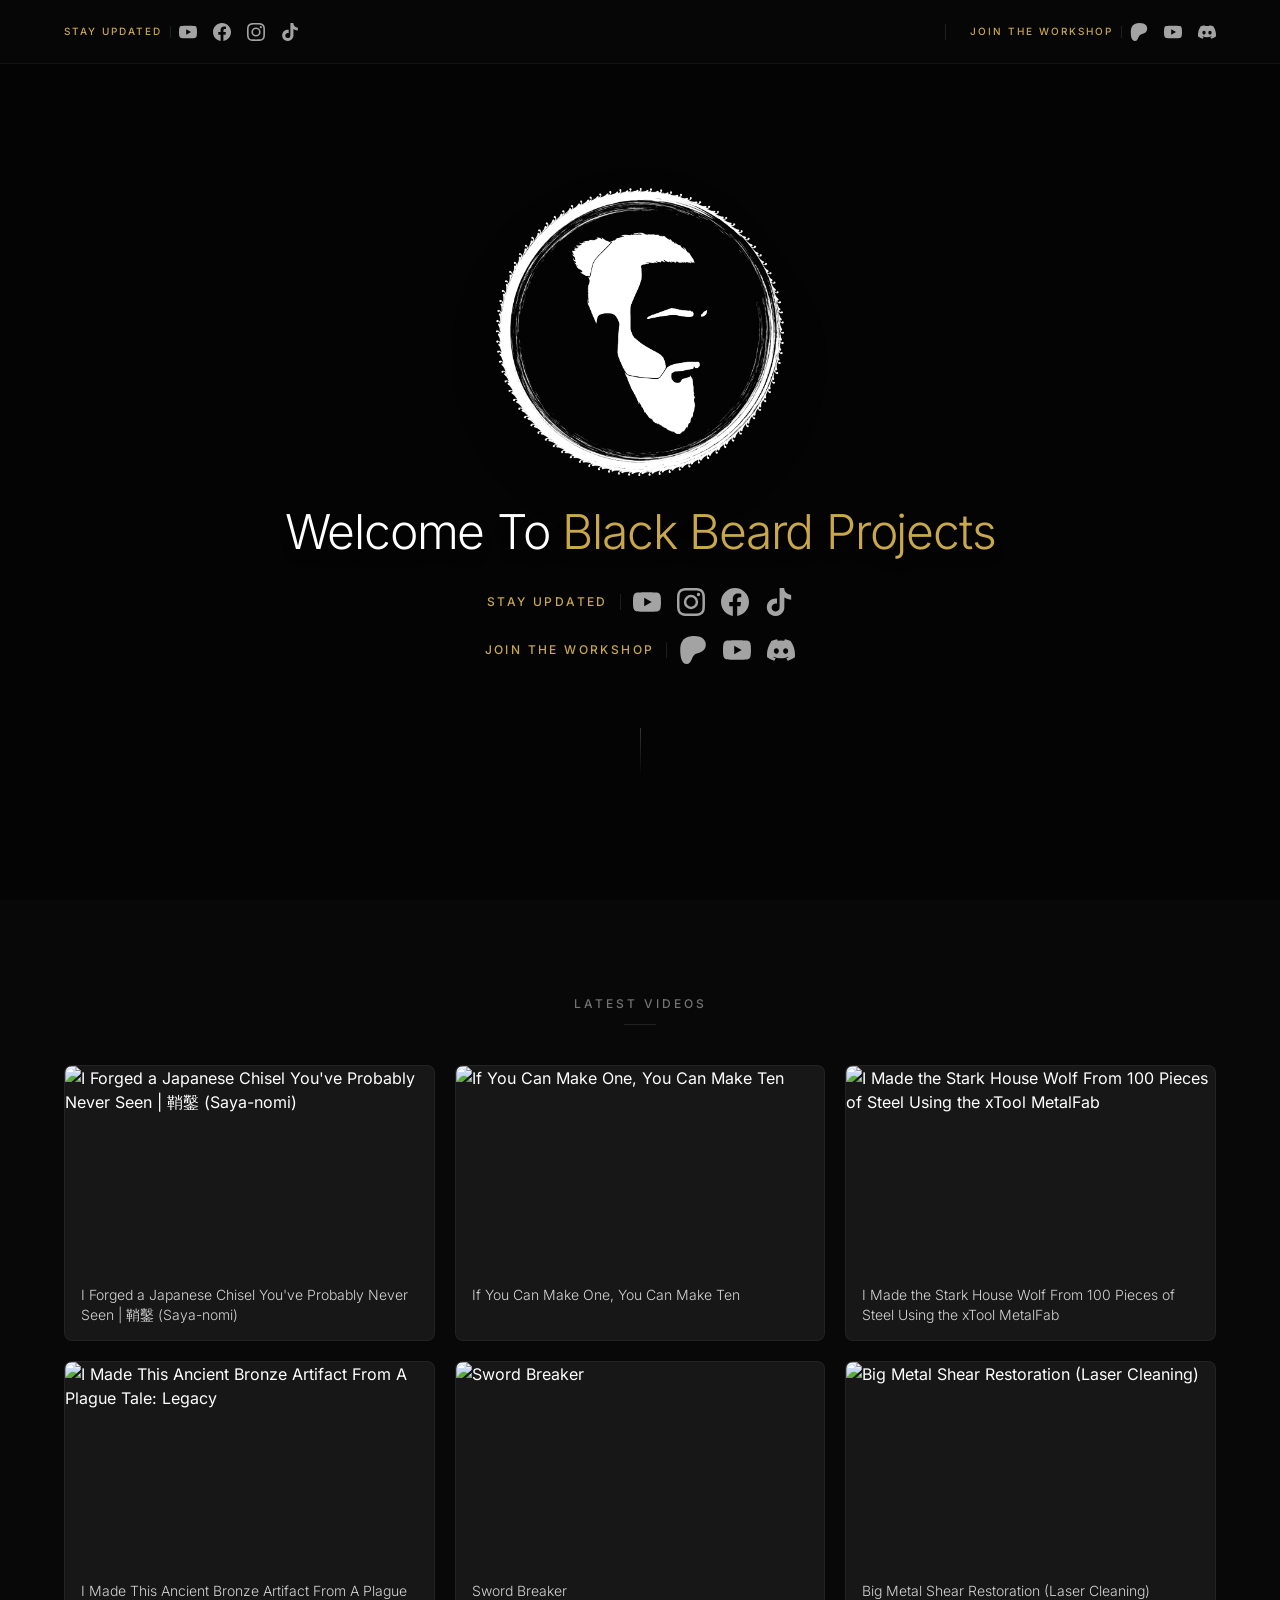
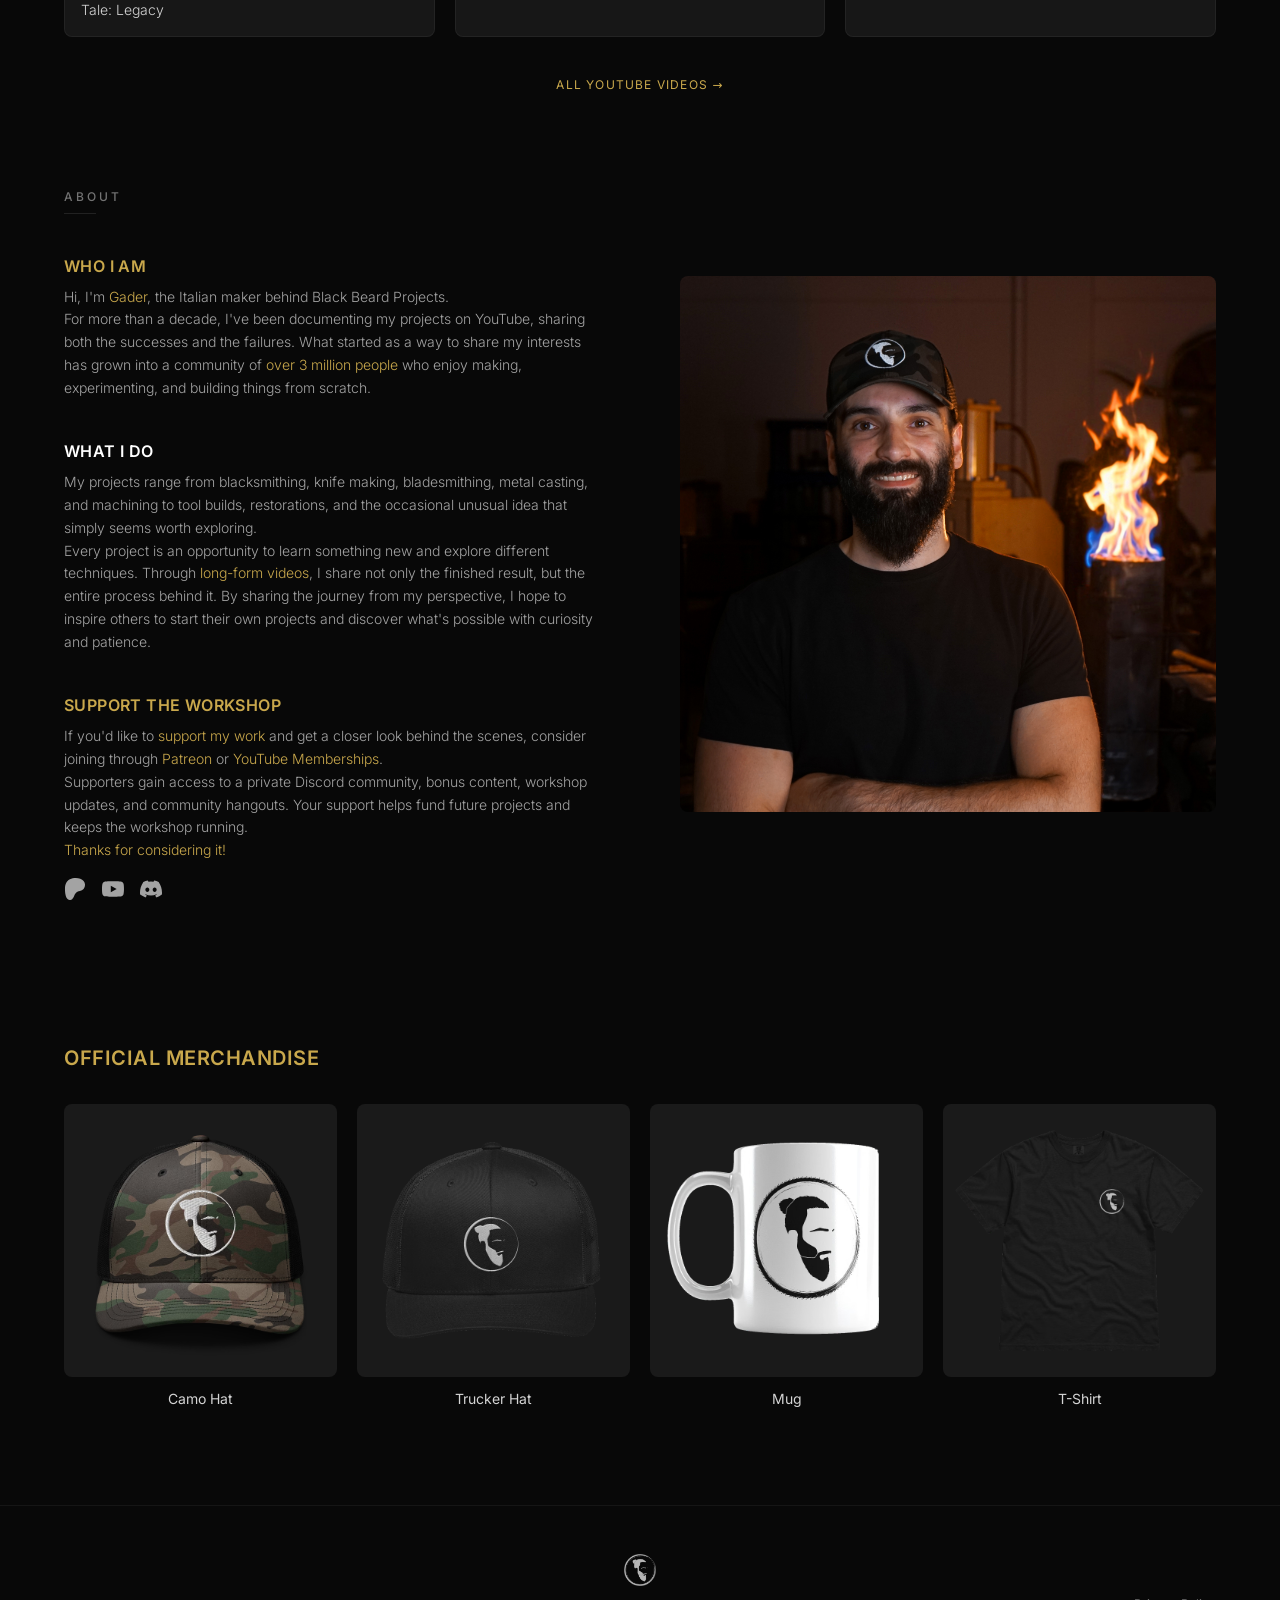
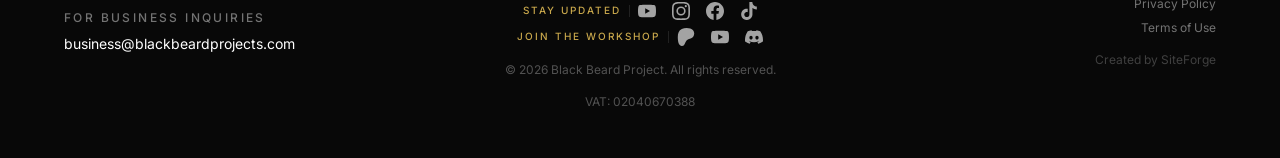
==== commit f35dea4d: "deploy: schedule build Koaleo/BlackBeardProjectSite@9760d2b26c0532c83d13c48fe50411321c0445b1" ====
--- a/index.html
+++ b/index.html
@@ -12,7 +12,7 @@
         Lorem ipsum dolor sit amet, consectetur adipiscing elit, sed do eiusmod tempor incididunt ut labore et dolore magna aliqua.
       </p> --> </div> <div class="flex flex-col items-center gap-5"> <div class="flex items-center gap-3"> <span class="text-xs font-medium tracking-[0.2em] text-neutral-500 uppercase whitespace-nowrap" style="color: var(--gold);">Stay Updated</span> <div class="w-px h-4 bg-white/10"></div> <div class="flex items-center gap-4 "> <a href="https://www.youtube.com/@BlackBeardProjects" target="_blank" rel="noopener noreferrer" aria-label="YouTube" class="text-neutral-400 transition-all duration-200 hover:text-white hover:scale-110"> <svg width="28" height="28" viewBox="0 0 24 24" fill="currentColor" xmlns="http://www.w3.org/2000/svg" aria-hidden="true"><path d="M23.5 6.2a3.01 3.01 0 0 0-2.12-2.12C19.5 3.6 12 3.6 12 3.6s-7.5 0-9.38.48A3.01 3.01 0 0 0 .5 6.2C0 8.08 0 12 0 12s0 3.92.5 5.8a3.01 3.01 0 0 0 2.12 2.12C4.5 20.4 12 20.4 12 20.4s7.5 0 9.38-.48a3.01 3.01 0 0 0 2.12-2.12C24 15.92 24 12 24 12s0-3.92-.5-5.8zM9.6 15.6V8.4l6.4 3.6-6.4 3.6z"/></svg> </a><a href="https://instagram.com/black_beard_projects" target="_blank" rel="noopener noreferrer" aria-label="Instagram" class="text-neutral-400 transition-all duration-200 hover:text-white hover:scale-110"> <svg width="28" height="28" viewBox="0 0 24 24" fill="currentColor" xmlns="http://www.w3.org/2000/svg" aria-hidden="true"><path d="M12 2.163c3.204 0 3.584.012 4.85.07 3.252.148 4.771 1.691 4.919 4.919.058 1.265.069 1.645.069 4.849 0 3.205-.012 3.584-.069 4.849-.149 3.225-1.664 4.771-4.919 4.919-1.266.058-1.644.07-4.85.07-3.204 0-3.584-.012-4.849-.07-3.26-.149-4.771-1.699-4.919-4.92-.058-1.265-.07-1.644-.07-4.849 0-3.204.013-3.583.07-4.849.149-3.227 1.664-4.771 4.919-4.919 1.266-.057 1.645-.069 4.849-.069zM12 0C8.741 0 8.333.014 7.053.072 2.695.272.273 2.69.073 7.052.014 8.333 0 8.741 0 12c0 3.259.014 3.668.072 4.948.2 4.358 2.618 6.78 6.98 6.98C8.333 23.986 8.741 24 12 24c3.259 0 3.668-.014 4.948-.072 4.354-.2 6.782-2.618 6.979-6.98.059-1.28.073-1.689.073-4.948 0-3.259-.014-3.667-.072-4.947-.196-4.354-2.617-6.78-6.979-6.98C15.668.014 15.259 0 12 0zm0 5.838a6.162 6.162 0 1 0 0 12.324 6.162 6.162 0 0 0 0-12.324zM12 16a4 4 0 1 1 0-8 4 4 0 0 1 0 8zm6.406-11.845a1.44 1.44 0 1 0 0 2.881 1.44 1.44 0 0 0 0-2.881z"/></svg> </a><a href="https://facebook.com/BlackBeardProjects" target="_blank" rel="noopener noreferrer" aria-label="Facebook" class="text-neutral-400 transition-all duration-200 hover:text-white hover:scale-110"> <svg width="28" height="28" viewBox="0 0 24 24" fill="currentColor" xmlns="http://www.w3.org/2000/svg" aria-hidden="true"><path d="M24 12.073C24 5.446 18.627 0 12 0S0 5.446 0 12.073C0 18.1 4.388 23.094 10.125 24v-8.437H7.078v-3.49h3.047v-2.66c0-3.025 1.791-4.697 4.533-4.697 1.312 0 2.686.236 2.686.236v2.971H15.83c-1.491 0-1.956.931-1.956 1.886v2.264h3.328l-.532 3.49h-2.796V24C19.612 23.094 24 18.1 24 12.073z"/></svg> </a><a href="https://vm.tiktok.com/ZMRnVJQvk" target="_blank" rel="noopener noreferrer" aria-label="TikTok" class="text-neutral-400 transition-all duration-200 hover:text-white hover:scale-110"> <svg width="28" height="28" viewBox="0 0 24 24" fill="currentColor" xmlns="http://www.w3.org/2000/svg" aria-hidden="true"><path d="M12.525.02c1.31-.02 2.61-.01 3.91-.02.08 1.53.63 3.09 1.75 4.17 1.12 1.11 2.7 1.62 4.24 1.79v4.03c-1.44-.05-2.89-.35-4.2-.97-.57-.26-1.1-.59-1.62-.93-.01 2.92.01 5.84-.02 8.75-.08 1.4-.54 2.79-1.35 3.94-1.31 1.92-3.58 3.17-5.91 3.21-1.43.08-2.86-.31-4.08-1.03-2.02-1.19-3.44-3.37-3.65-5.71-.02-.5-.03-1-.01-1.49.18-1.9 1.12-3.72 2.58-4.96 1.66-1.44 3.98-2.13 6.15-1.72.02 1.48-.04 2.96-.04 4.44-.99-.32-2.15-.23-3.02.37-.63.41-1.11 1.04-1.36 1.75-.21.51-.15 1.07-.14 1.61.24 1.64 1.82 3.02 3.5 2.87 1.12-.01 2.19-.66 2.77-1.61.19-.33.4-.67.41-1.06.1-1.79.06-3.57.07-5.36.01-4.03-.01-8.05.02-12.07z"/></svg> </a> </div> </div> <div class="flex items-center gap-3"> <span class="text-xs font-medium tracking-[0.2em] text-neutral-500 uppercase whitespace-nowrap" style="color: var(--gold);">Join the Workshop</span> <div class="w-px h-4 bg-white/10"></div> <div class="flex items-center gap-4 "> <a href="https://patreon.com/blackbeardprojects" target="_blank" rel="noopener noreferrer" aria-label="Patreon" class="text-neutral-400 transition-all duration-200 hover:text-white hover:scale-110"> <svg width="28" height="28" viewBox="0 0 512 512" fill="currentColor" xmlns="http://www.w3.org/2000/svg" aria-hidden="true"><g transform="matrix(.47407 0 0 .47407 .383 .422)"><clipPath id="patreon-clip"><path d="M0 0h1080v1080H0z"/></clipPath><g clip-path="url(#patreon-clip)"><path d="M1033.05 324.45c-.19-137.9-107.59-250.92-233.6-291.7-156.48-50.64-362.86-43.3-512.28 27.2-181.1 85.46-237.99 272.66-240.11 459.36-1.74 153.5 13.58 557.79 241.62 560.67 169.44 2.15 194.67-216.18 273.07-321.33 55.78-74.81 127.6-95.94 216.01-117.82 151.95-37.61 255.51-157.53 255.29-316.38z" fill-rule="nonzero"/></g></g></svg> </a><a href="https://www.youtube.com/channel/UC8q2GgxOUS_Dzd5KIYeJQIw/join" target="_blank" rel="noopener noreferrer" aria-label="YouTube Membership" class="text-neutral-400 transition-all duration-200 hover:text-white hover:scale-110"> <svg width="28" height="28" viewBox="0 0 24 24" fill="currentColor" xmlns="http://www.w3.org/2000/svg" aria-hidden="true"><path d="M23.5 6.2a3.01 3.01 0 0 0-2.12-2.12C19.5 3.6 12 3.6 12 3.6s-7.5 0-9.38.48A3.01 3.01 0 0 0 .5 6.2C0 8.08 0 12 0 12s0 3.92.5 5.8a3.01 3.01 0 0 0 2.12 2.12C4.5 20.4 12 20.4 12 20.4s7.5 0 9.38-.48a3.01 3.01 0 0 0 2.12-2.12C24 15.92 24 12 24 12s0-3.92-.5-5.8zM9.6 15.6V8.4l6.4 3.6-6.4 3.6z"/></svg> </a><a href="https://discord.gg/Z4tnxjFQX7" target="_blank" rel="noopener noreferrer" aria-label="Discord" class="text-neutral-400 transition-all duration-200 hover:text-white hover:scale-110"> <svg width="28" height="28" viewBox="0 0 24 24" fill="currentColor" xmlns="http://www.w3.org/2000/svg" aria-hidden="true"><path d="M20.317 4.37a19.791 19.791 0 0 0-4.885-1.515.074.074 0 0 0-.079.037c-.21.375-.444.864-.608 1.25a18.27 18.27 0 0 0-5.487 0 12.64 12.64 0 0 0-.617-1.25.077.077 0 0 0-.079-.037A19.736 19.736 0 0 0 3.677 4.37a.07.07 0 0 0-.032.027C.533 9.046-.32 13.58.099 18.057a.082.082 0 0 0 .031.057 19.9 19.9 0 0 0 5.993 3.03.078.078 0 0 0 .084-.028 14.09 14.09 0 0 0 1.226-1.994.076.076 0 0 0-.041-.106 13.107 13.107 0 0 1-1.872-.892.077.077 0 0 1-.008-.128 10.2 10.2 0 0 0 .372-.292.074.074 0 0 1 .077-.01c3.928 1.793 8.18 1.793 12.062 0a.074.074 0 0 1 .078.01c.12.098.246.198.373.292a.077.077 0 0 1-.006.127 12.299 12.299 0 0 1-1.873.892.077.077 0 0 0-.041.107c.36.698.772 1.362 1.225 1.993a.076.076 0 0 0 .084.028 19.839 19.839 0 0 0 6.002-3.03.077.077 0 0 0 .032-.054c.5-5.177-.838-9.674-3.549-13.66a.061.061 0 0 0-.031-.03zM8.02 15.33c-1.183 0-2.157-1.085-2.157-2.419 0-1.333.956-2.419 2.157-2.419 1.21 0 2.176 1.096 2.157 2.42 0 1.333-.956 2.418-2.157 2.418zm7.975 0c-1.183 0-2.157-1.085-2.157-2.419 0-1.333.955-2.419 2.157-2.419 1.21 0 2.176 1.096 2.157 2.42 0 1.333-.946 2.418-2.157 2.418z"/></svg> </a> </div> </div> </div> </div> <div class="relative z-10 mt-16 w-px h-12 bg-gradient-to-b from-white/20 to-transparent"></div> </section>  <section class="pt-24 pb-12 px-6"><div class="max-w-6xl mx-auto flex flex-col gap-10"><div class="flex flex-col items-center gap-3 text-center"><p class="text-xs font-medium tracking-[0.25em] text-neutral-500 uppercase">
 Latest Videos
-</p><div class="w-8 h-px bg-white/10"></div></div><div class="grid grid-cols-1 sm:grid-cols-2 lg:grid-cols-3 gap-5"><a href="https://www.youtube.com/watch?v=ijJ9JAomk5Q" target="_blank" rel="noopener noreferrer" class="group flex flex-col gap-3 rounded-lg overflow-hidden bg-neutral-900 border border-white/5 hover:border-white/15 transition-all duration-200"><div class="relative overflow-hidden aspect-video"><img src="https://i2.ytimg.com/vi/ijJ9JAomk5Q/hqdefault.jpg" alt="If You Can Make One, You Can Make Ten" loading="lazy" class="w-full h-full object-cover transition-transform duration-300 group-hover:scale-105"><div class="absolute inset-0 flex items-center justify-center opacity-0 group-hover:opacity-100 transition-opacity duration-200 bg-black/30"><div class="w-12 h-12 rounded-full bg-white/10 backdrop-blur-sm flex items-center justify-center"><svg width="18" height="18" viewBox="0 0 24 24" fill="white" aria-hidden="true"><path d="M8 5v14l11-7z"></path></svg></div></div></div><p class="px-4 pb-4 text-sm text-neutral-300 font-light leading-snug group-hover:text-white transition-colors duration-200 line-clamp-2">If You Can Make One, You Can Make Ten</p></a><a href="https://www.youtube.com/watch?v=3rdd3vz3ABc" target="_blank" rel="noopener noreferrer" class="group flex flex-col gap-3 rounded-lg overflow-hidden bg-neutral-900 border border-white/5 hover:border-white/15 transition-all duration-200"><div class="relative overflow-hidden aspect-video"><img src="https://i4.ytimg.com/vi/3rdd3vz3ABc/hqdefault.jpg" alt="I Made the Stark House Wolf From 100 Pieces of Steel Using the xTool MetalFab" loading="lazy" class="w-full h-full object-cover transition-transform duration-300 group-hover:scale-105"><div class="absolute inset-0 flex items-center justify-center opacity-0 group-hover:opacity-100 transition-opacity duration-200 bg-black/30"><div class="w-12 h-12 rounded-full bg-white/10 backdrop-blur-sm flex items-center justify-center"><svg width="18" height="18" viewBox="0 0 24 24" fill="white" aria-hidden="true"><path d="M8 5v14l11-7z"></path></svg></div></div></div><p class="px-4 pb-4 text-sm text-neutral-300 font-light leading-snug group-hover:text-white transition-colors duration-200 line-clamp-2">I Made the Stark House Wolf From 100 Pieces of Steel Using the xTool MetalFab</p></a><a href="https://www.youtube.com/watch?v=O2qRV2FbJn8" target="_blank" rel="noopener noreferrer" class="group flex flex-col gap-3 rounded-lg overflow-hidden bg-neutral-900 border border-white/5 hover:border-white/15 transition-all duration-200"><div class="relative overflow-hidden aspect-video"><img src="https://i4.ytimg.com/vi/O2qRV2FbJn8/hqdefault.jpg" alt="I Made This Ancient Bronze Artifact From A Plague Tale: Legacy" loading="lazy" class="w-full h-full object-cover transition-transform duration-300 group-hover:scale-105"><div class="absolute inset-0 flex items-center justify-center opacity-0 group-hover:opacity-100 transition-opacity duration-200 bg-black/30"><div class="w-12 h-12 rounded-full bg-white/10 backdrop-blur-sm flex items-center justify-center"><svg width="18" height="18" viewBox="0 0 24 24" fill="white" aria-hidden="true"><path d="M8 5v14l11-7z"></path></svg></div></div></div><p class="px-4 pb-4 text-sm text-neutral-300 font-light leading-snug group-hover:text-white transition-colors duration-200 line-clamp-2">I Made This Ancient Bronze Artifact From A Plague Tale: Legacy</p></a><a href="https://www.youtube.com/watch?v=qmCxU5WiJaM" target="_blank" rel="noopener noreferrer" class="group flex flex-col gap-3 rounded-lg overflow-hidden bg-neutral-900 border border-white/5 hover:border-white/15 transition-all duration-200 hidden sm:flex"><div class="relative overflow-hidden aspect-video"><img src="https://i2.ytimg.com/vi/qmCxU5WiJaM/hqdefault.jpg" alt="Sword Breaker" loading="lazy" class="w-full h-full object-cover transition-transform duration-300 group-hover:scale-105"><div class="absolute inset-0 flex items-center justify-center opacity-0 group-hover:opacity-100 transition-opacity duration-200 bg-black/30"><div class="w-12 h-12 rounded-full bg-white/10 backdrop-blur-sm flex items-center justify-center"><svg width="18" height="18" viewBox="0 0 24 24" fill="white" aria-hidden="true"><path d="M8 5v14l11-7z"></path></svg></div></div></div><p class="px-4 pb-4 text-sm text-neutral-300 font-light leading-snug group-hover:text-white transition-colors duration-200 line-clamp-2">Sword Breaker</p></a><a href="https://www.youtube.com/watch?v=UR1D5U0NNgA" target="_blank" rel="noopener noreferrer" class="group flex flex-col gap-3 rounded-lg overflow-hidden bg-neutral-900 border border-white/5 hover:border-white/15 transition-all duration-200 hidden sm:flex"><div class="relative overflow-hidden aspect-video"><img src="https://i2.ytimg.com/vi/UR1D5U0NNgA/hqdefault.jpg" alt="Big Metal Shear Restoration (Laser Cleaning)" loading="lazy" class="w-full h-full object-cover transition-transform duration-300 group-hover:scale-105"><div class="absolute inset-0 flex items-center justify-center opacity-0 group-hover:opacity-100 transition-opacity duration-200 bg-black/30"><div class="w-12 h-12 rounded-full bg-white/10 backdrop-blur-sm flex items-center justify-center"><svg width="18" height="18" viewBox="0 0 24 24" fill="white" aria-hidden="true"><path d="M8 5v14l11-7z"></path></svg></div></div></div><p class="px-4 pb-4 text-sm text-neutral-300 font-light leading-snug group-hover:text-white transition-colors duration-200 line-clamp-2">Big Metal Shear Restoration (Laser Cleaning)</p></a><a href="https://www.youtube.com/watch?v=v4m69bp0TsM" target="_blank" rel="noopener noreferrer" class="group flex flex-col gap-3 rounded-lg overflow-hidden bg-neutral-900 border border-white/5 hover:border-white/15 transition-all duration-200 hidden sm:flex"><div class="relative overflow-hidden aspect-video"><img src="https://i3.ytimg.com/vi/v4m69bp0TsM/hqdefault.jpg" alt="This Might Be the Easiest Way to Make a Knife (xTool MetalFab)" loading="lazy" class="w-full h-full object-cover transition-transform duration-300 group-hover:scale-105"><div class="absolute inset-0 flex items-center justify-center opacity-0 group-hover:opacity-100 transition-opacity duration-200 bg-black/30"><div class="w-12 h-12 rounded-full bg-white/10 backdrop-blur-sm flex items-center justify-center"><svg width="18" height="18" viewBox="0 0 24 24" fill="white" aria-hidden="true"><path d="M8 5v14l11-7z"></path></svg></div></div></div><p class="px-4 pb-4 text-sm text-neutral-300 font-light leading-snug group-hover:text-white transition-colors duration-200 line-clamp-2">This Might Be the Easiest Way to Make a Knife (xTool MetalFab)</p></a></div><div class="flex justify-center"><a href="https://www.youtube.com/@BlackBeardProjects" target="_blank" rel="noopener noreferrer" class="text-xs font-large tracking-widest uppercase text-neutral-500 hover:text-white transition-colors duration-200" style="color: var(--gold);">
+</p><div class="w-8 h-px bg-white/10"></div></div><div class="grid grid-cols-1 sm:grid-cols-2 lg:grid-cols-3 gap-5"><a href="https://www.youtube.com/watch?v=lxKyVQpVOtU" target="_blank" rel="noopener noreferrer" class="group flex flex-col gap-3 rounded-lg overflow-hidden bg-neutral-900 border border-white/5 hover:border-white/15 transition-all duration-200"><div class="relative overflow-hidden aspect-video"><img src="https://i1.ytimg.com/vi/lxKyVQpVOtU/hqdefault.jpg" alt="I Forged a Japanese Chisel You've Probably Never Seen | 鞘鑿 (Saya-nomi)" loading="lazy" class="w-full h-full object-cover transition-transform duration-300 group-hover:scale-105"><div class="absolute inset-0 flex items-center justify-center opacity-0 group-hover:opacity-100 transition-opacity duration-200 bg-black/30"><div class="w-12 h-12 rounded-full bg-white/10 backdrop-blur-sm flex items-center justify-center"><svg width="18" height="18" viewBox="0 0 24 24" fill="white" aria-hidden="true"><path d="M8 5v14l11-7z"></path></svg></div></div></div><p class="px-4 pb-4 text-sm text-neutral-300 font-light leading-snug group-hover:text-white transition-colors duration-200 line-clamp-2">I Forged a Japanese Chisel You&#39;ve Probably Never Seen | 鞘鑿 (Saya-nomi)</p></a><a href="https://www.youtube.com/watch?v=ijJ9JAomk5Q" target="_blank" rel="noopener noreferrer" class="group flex flex-col gap-3 rounded-lg overflow-hidden bg-neutral-900 border border-white/5 hover:border-white/15 transition-all duration-200"><div class="relative overflow-hidden aspect-video"><img src="https://i2.ytimg.com/vi/ijJ9JAomk5Q/hqdefault.jpg" alt="If You Can Make One, You Can Make Ten" loading="lazy" class="w-full h-full object-cover transition-transform duration-300 group-hover:scale-105"><div class="absolute inset-0 flex items-center justify-center opacity-0 group-hover:opacity-100 transition-opacity duration-200 bg-black/30"><div class="w-12 h-12 rounded-full bg-white/10 backdrop-blur-sm flex items-center justify-center"><svg width="18" height="18" viewBox="0 0 24 24" fill="white" aria-hidden="true"><path d="M8 5v14l11-7z"></path></svg></div></div></div><p class="px-4 pb-4 text-sm text-neutral-300 font-light leading-snug group-hover:text-white transition-colors duration-200 line-clamp-2">If You Can Make One, You Can Make Ten</p></a><a href="https://www.youtube.com/watch?v=3rdd3vz3ABc" target="_blank" rel="noopener noreferrer" class="group flex flex-col gap-3 rounded-lg overflow-hidden bg-neutral-900 border border-white/5 hover:border-white/15 transition-all duration-200"><div class="relative overflow-hidden aspect-video"><img src="https://i4.ytimg.com/vi/3rdd3vz3ABc/hqdefault.jpg" alt="I Made the Stark House Wolf From 100 Pieces of Steel Using the xTool MetalFab" loading="lazy" class="w-full h-full object-cover transition-transform duration-300 group-hover:scale-105"><div class="absolute inset-0 flex items-center justify-center opacity-0 group-hover:opacity-100 transition-opacity duration-200 bg-black/30"><div class="w-12 h-12 rounded-full bg-white/10 backdrop-blur-sm flex items-center justify-center"><svg width="18" height="18" viewBox="0 0 24 24" fill="white" aria-hidden="true"><path d="M8 5v14l11-7z"></path></svg></div></div></div><p class="px-4 pb-4 text-sm text-neutral-300 font-light leading-snug group-hover:text-white transition-colors duration-200 line-clamp-2">I Made the Stark House Wolf From 100 Pieces of Steel Using the xTool MetalFab</p></a><a href="https://www.youtube.com/watch?v=O2qRV2FbJn8" target="_blank" rel="noopener noreferrer" class="group flex flex-col gap-3 rounded-lg overflow-hidden bg-neutral-900 border border-white/5 hover:border-white/15 transition-all duration-200 hidden sm:flex"><div class="relative overflow-hidden aspect-video"><img src="https://i4.ytimg.com/vi/O2qRV2FbJn8/hqdefault.jpg" alt="I Made This Ancient Bronze Artifact From A Plague Tale: Legacy" loading="lazy" class="w-full h-full object-cover transition-transform duration-300 group-hover:scale-105"><div class="absolute inset-0 flex items-center justify-center opacity-0 group-hover:opacity-100 transition-opacity duration-200 bg-black/30"><div class="w-12 h-12 rounded-full bg-white/10 backdrop-blur-sm flex items-center justify-center"><svg width="18" height="18" viewBox="0 0 24 24" fill="white" aria-hidden="true"><path d="M8 5v14l11-7z"></path></svg></div></div></div><p class="px-4 pb-4 text-sm text-neutral-300 font-light leading-snug group-hover:text-white transition-colors duration-200 line-clamp-2">I Made This Ancient Bronze Artifact From A Plague Tale: Legacy</p></a><a href="https://www.youtube.com/watch?v=qmCxU5WiJaM" target="_blank" rel="noopener noreferrer" class="group flex flex-col gap-3 rounded-lg overflow-hidden bg-neutral-900 border border-white/5 hover:border-white/15 transition-all duration-200 hidden sm:flex"><div class="relative overflow-hidden aspect-video"><img src="https://i2.ytimg.com/vi/qmCxU5WiJaM/hqdefault.jpg" alt="Sword Breaker" loading="lazy" class="w-full h-full object-cover transition-transform duration-300 group-hover:scale-105"><div class="absolute inset-0 flex items-center justify-center opacity-0 group-hover:opacity-100 transition-opacity duration-200 bg-black/30"><div class="w-12 h-12 rounded-full bg-white/10 backdrop-blur-sm flex items-center justify-center"><svg width="18" height="18" viewBox="0 0 24 24" fill="white" aria-hidden="true"><path d="M8 5v14l11-7z"></path></svg></div></div></div><p class="px-4 pb-4 text-sm text-neutral-300 font-light leading-snug group-hover:text-white transition-colors duration-200 line-clamp-2">Sword Breaker</p></a><a href="https://www.youtube.com/watch?v=UR1D5U0NNgA" target="_blank" rel="noopener noreferrer" class="group flex flex-col gap-3 rounded-lg overflow-hidden bg-neutral-900 border border-white/5 hover:border-white/15 transition-all duration-200 hidden sm:flex"><div class="relative overflow-hidden aspect-video"><img src="https://i2.ytimg.com/vi/UR1D5U0NNgA/hqdefault.jpg" alt="Big Metal Shear Restoration (Laser Cleaning)" loading="lazy" class="w-full h-full object-cover transition-transform duration-300 group-hover:scale-105"><div class="absolute inset-0 flex items-center justify-center opacity-0 group-hover:opacity-100 transition-opacity duration-200 bg-black/30"><div class="w-12 h-12 rounded-full bg-white/10 backdrop-blur-sm flex items-center justify-center"><svg width="18" height="18" viewBox="0 0 24 24" fill="white" aria-hidden="true"><path d="M8 5v14l11-7z"></path></svg></div></div></div><p class="px-4 pb-4 text-sm text-neutral-300 font-light leading-snug group-hover:text-white transition-colors duration-200 line-clamp-2">Big Metal Shear Restoration (Laser Cleaning)</p></a></div><div class="flex justify-center"><a href="https://www.youtube.com/@BlackBeardProjects" target="_blank" rel="noopener noreferrer" class="text-xs font-large tracking-widest uppercase text-neutral-500 hover:text-white transition-colors duration-200" style="color: var(--gold);">
 All YouTube Videos &rarr;
 </a></div></div></section> <section class="pt-12 pb-24 px-6"> <div class="max-w-6xl mx-auto"> <div class="grid grid-cols-1 lg:grid-cols-2 gap-12 lg:gap-20 items-center"> <!-- Left: text sections --> <div class="flex flex-col gap-10"> <div class="flex flex-col gap-2"> <p class="text-xs font-medium tracking-[0.25em] text-neutral-500 uppercase">About</p> <div class="w-8 h-px bg-white/10"></div> </div> <div class="flex flex-col gap-2"> <h3 class="text-base font-semibold tracking-wide uppercase" style="color: var(--gold);"> Who I Am </h3> <p class="text-sm text-neutral-400 leading-relaxed font-light">Hi, I'm <span style="color: var(--gold);">Gader</span>, the Italian maker behind Black Beard Projects.<br>For more than a decade, I've been documenting my projects on YouTube, sharing both the successes and the failures. What started as a way to share my interests has grown into a community of <span style="color: var(--gold);">over 3 million people</span> who enjoy making, experimenting, and building things from scratch.</p>  </div><div class="flex flex-col gap-2"> <h3 class="text-base font-semibold tracking-wide uppercase" style="color: #ffffff;"> What I Do </h3> <p class="text-sm text-neutral-400 leading-relaxed font-light">My projects range from blacksmithing, knife making, bladesmithing, metal casting, and machining to tool builds, restorations, and the occasional unusual idea that simply seems worth exploring.<br>Every project is an opportunity to learn something new and explore different techniques. Through <span style="color: var(--gold);">long-form videos</span>, I share not only the finished result, but the entire process behind it. By sharing the journey from my perspective, I hope to inspire others to start their own projects and discover what's possible with curiosity and patience.</p>  </div><div class="flex flex-col gap-2"> <h3 class="text-base font-semibold tracking-wide uppercase" style="color: var(--gold);"> Support the Workshop </h3> <p class="text-sm text-neutral-400 leading-relaxed font-light">If you'd like to <span style="color: var(--gold);">support my work</span> and get a closer look behind the scenes, consider joining through <span style="color: var(--gold);">Patreon</span> or <span style="color: var(--gold);">YouTube Memberships</span>.<br>Supporters gain access to a private Discord community, bonus content, workshop updates, and community hangouts. Your support helps fund future projects and keeps the workshop running.<br><span style="color: var(--gold);">Thanks for considering it!</span></p> <div class="flex items-center gap-2 mt-2"> <div class="flex items-center gap-4 "> <a href="https://patreon.com/blackbeardprojects" target="_blank" rel="noopener noreferrer" aria-label="Patreon" class="text-neutral-400 transition-all duration-200 hover:text-white hover:scale-110"> <svg width="22" height="22" viewBox="0 0 512 512" fill="currentColor" xmlns="http://www.w3.org/2000/svg" aria-hidden="true"><g transform="matrix(.47407 0 0 .47407 .383 .422)"><clipPath id="patreon-clip"><path d="M0 0h1080v1080H0z"/></clipPath><g clip-path="url(#patreon-clip)"><path d="M1033.05 324.45c-.19-137.9-107.59-250.92-233.6-291.7-156.48-50.64-362.86-43.3-512.28 27.2-181.1 85.46-237.99 272.66-240.11 459.36-1.74 153.5 13.58 557.79 241.62 560.67 169.44 2.15 194.67-216.18 273.07-321.33 55.78-74.81 127.6-95.94 216.01-117.82 151.95-37.61 255.51-157.53 255.29-316.38z" fill-rule="nonzero"/></g></g></svg> </a><a href="https://www.youtube.com/channel/UC8q2GgxOUS_Dzd5KIYeJQIw/join" target="_blank" rel="noopener noreferrer" aria-label="YouTube Membership" class="text-neutral-400 transition-all duration-200 hover:text-white hover:scale-110"> <svg width="22" height="22" viewBox="0 0 24 24" fill="currentColor" xmlns="http://www.w3.org/2000/svg" aria-hidden="true"><path d="M23.5 6.2a3.01 3.01 0 0 0-2.12-2.12C19.5 3.6 12 3.6 12 3.6s-7.5 0-9.38.48A3.01 3.01 0 0 0 .5 6.2C0 8.08 0 12 0 12s0 3.92.5 5.8a3.01 3.01 0 0 0 2.12 2.12C4.5 20.4 12 20.4 12 20.4s7.5 0 9.38-.48a3.01 3.01 0 0 0 2.12-2.12C24 15.92 24 12 24 12s0-3.92-.5-5.8zM9.6 15.6V8.4l6.4 3.6-6.4 3.6z"/></svg> </a><a href="https://discord.gg/Z4tnxjFQX7" target="_blank" rel="noopener noreferrer" aria-label="Discord" class="text-neutral-400 transition-all duration-200 hover:text-white hover:scale-110"> <svg width="22" height="22" viewBox="0 0 24 24" fill="currentColor" xmlns="http://www.w3.org/2000/svg" aria-hidden="true"><path d="M20.317 4.37a19.791 19.791 0 0 0-4.885-1.515.074.074 0 0 0-.079.037c-.21.375-.444.864-.608 1.25a18.27 18.27 0 0 0-5.487 0 12.64 12.64 0 0 0-.617-1.25.077.077 0 0 0-.079-.037A19.736 19.736 0 0 0 3.677 4.37a.07.07 0 0 0-.032.027C.533 9.046-.32 13.58.099 18.057a.082.082 0 0 0 .031.057 19.9 19.9 0 0 0 5.993 3.03.078.078 0 0 0 .084-.028 14.09 14.09 0 0 0 1.226-1.994.076.076 0 0 0-.041-.106 13.107 13.107 0 0 1-1.872-.892.077.077 0 0 1-.008-.128 10.2 10.2 0 0 0 .372-.292.074.074 0 0 1 .077-.01c3.928 1.793 8.18 1.793 12.062 0a.074.074 0 0 1 .078.01c.12.098.246.198.373.292a.077.077 0 0 1-.006.127 12.299 12.299 0 0 1-1.873.892.077.077 0 0 0-.041.107c.36.698.772 1.362 1.225 1.993a.076.076 0 0 0 .084.028 19.839 19.839 0 0 0 6.002-3.03.077.077 0 0 0 .032-.054c.5-5.177-.838-9.674-3.549-13.66a.061.061 0 0 0-.031-.03zM8.02 15.33c-1.183 0-2.157-1.085-2.157-2.419 0-1.333.956-2.419 2.157-2.419 1.21 0 2.176 1.096 2.157 2.42 0 1.333-.956 2.418-2.157 2.418zm7.975 0c-1.183 0-2.157-1.085-2.157-2.419 0-1.333.955-2.419 2.157-2.419 1.21 0 2.176 1.096 2.157 2.42 0 1.333-.946 2.418-2.157 2.418z"/></svg> </a> </div> </div> </div> </div> <!-- Right: vertical photo --> <div class="flex justify-center lg:justify-end"> <div class="relative w-full max-w-sm lg:max-w-none"> <img src="/about.jpg" alt="Black Beard Project" class="w-full object-cover rounded-lg" style="aspect-ratio: 1/1;"> </div> </div> </div> </div> </section> <section class="pt-12 pb-24 px-6"> <div class="max-w-6xl mx-auto flex flex-col gap-8"> <h2 class="text-xl font-semibold tracking-wide uppercase" style="color: var(--gold);">
 Official Merchandise
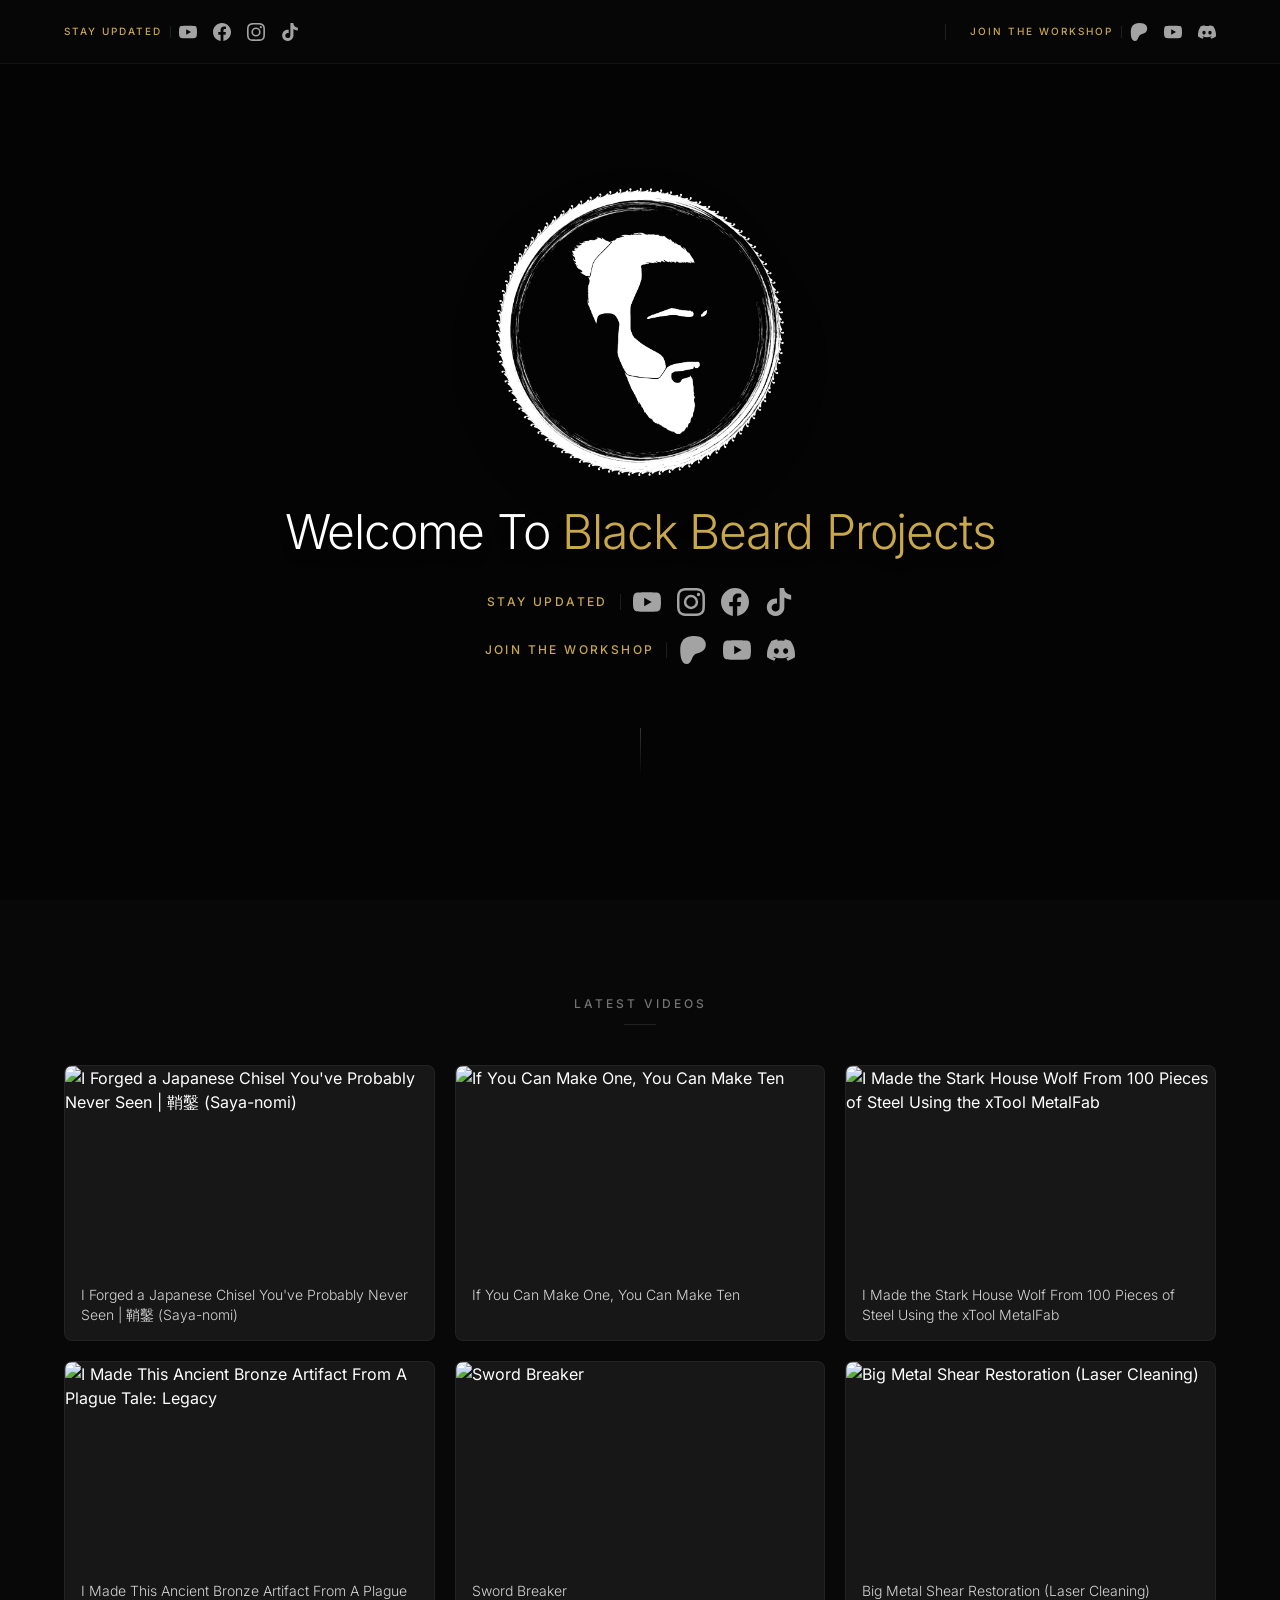
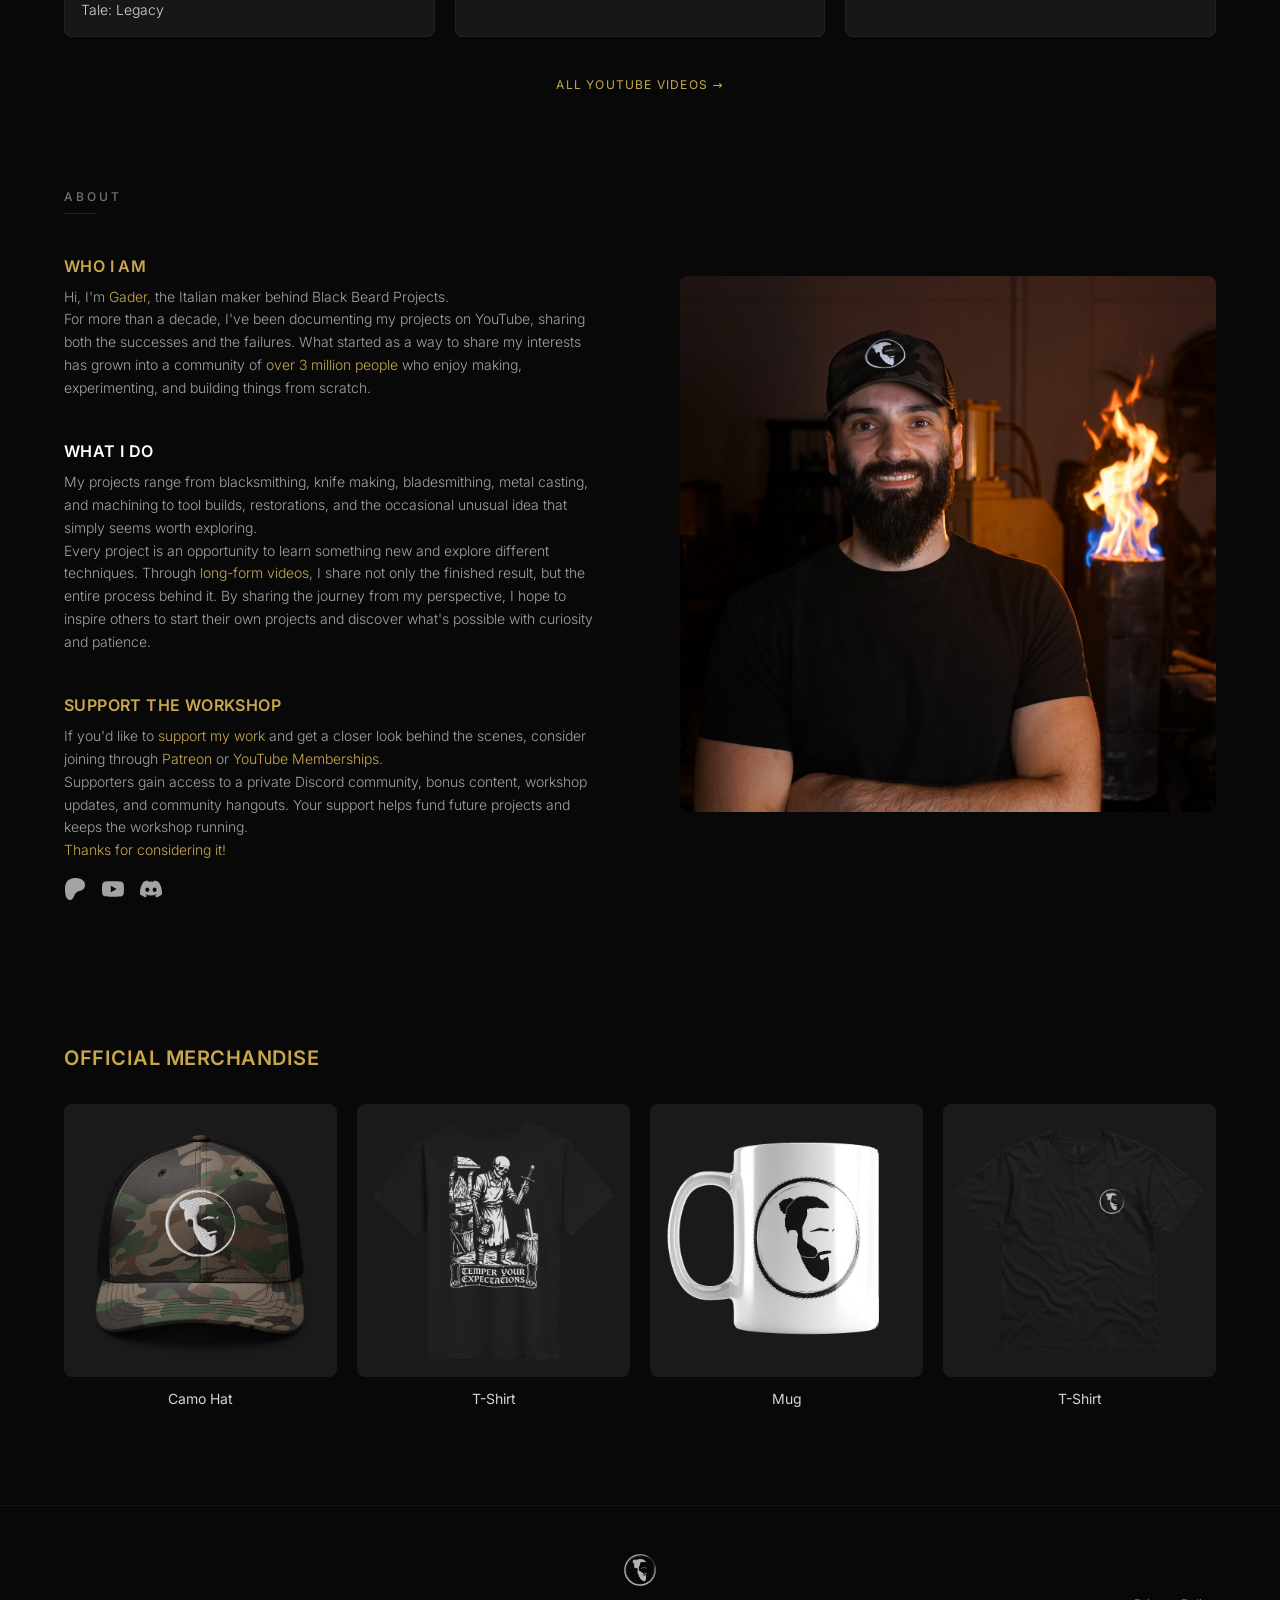
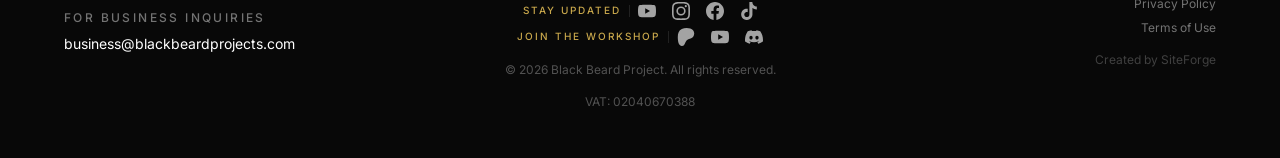
==== commit 39a95bf8: "deploy: schedule build Koaleo/BlackBeardProjectSite@8d81715f4f09fe09d80a83919338dad11683f83b" ====
--- a/index.html
+++ b/index.html
@@ -16,7 +16,7 @@
 All YouTube Videos &rarr;
 </a></div></div></section> <section class="pt-12 pb-24 px-6"> <div class="max-w-6xl mx-auto"> <div class="grid grid-cols-1 lg:grid-cols-2 gap-12 lg:gap-20 items-center"> <!-- Left: text sections --> <div class="flex flex-col gap-10"> <div class="flex flex-col gap-2"> <p class="text-xs font-medium tracking-[0.25em] text-neutral-500 uppercase">About</p> <div class="w-8 h-px bg-white/10"></div> </div> <div class="flex flex-col gap-2"> <h3 class="text-base font-semibold tracking-wide uppercase" style="color: var(--gold);"> Who I Am </h3> <p class="text-sm text-neutral-400 leading-relaxed font-light">Hi, I'm <span style="color: var(--gold);">Gader</span>, the Italian maker behind Black Beard Projects.<br>For more than a decade, I've been documenting my projects on YouTube, sharing both the successes and the failures. What started as a way to share my interests has grown into a community of <span style="color: var(--gold);">over 3 million people</span> who enjoy making, experimenting, and building things from scratch.</p>  </div><div class="flex flex-col gap-2"> <h3 class="text-base font-semibold tracking-wide uppercase" style="color: #ffffff;"> What I Do </h3> <p class="text-sm text-neutral-400 leading-relaxed font-light">My projects range from blacksmithing, knife making, bladesmithing, metal casting, and machining to tool builds, restorations, and the occasional unusual idea that simply seems worth exploring.<br>Every project is an opportunity to learn something new and explore different techniques. Through <span style="color: var(--gold);">long-form videos</span>, I share not only the finished result, but the entire process behind it. By sharing the journey from my perspective, I hope to inspire others to start their own projects and discover what's possible with curiosity and patience.</p>  </div><div class="flex flex-col gap-2"> <h3 class="text-base font-semibold tracking-wide uppercase" style="color: var(--gold);"> Support the Workshop </h3> <p class="text-sm text-neutral-400 leading-relaxed font-light">If you'd like to <span style="color: var(--gold);">support my work</span> and get a closer look behind the scenes, consider joining through <span style="color: var(--gold);">Patreon</span> or <span style="color: var(--gold);">YouTube Memberships</span>.<br>Supporters gain access to a private Discord community, bonus content, workshop updates, and community hangouts. Your support helps fund future projects and keeps the workshop running.<br><span style="color: var(--gold);">Thanks for considering it!</span></p> <div class="flex items-center gap-2 mt-2"> <div class="flex items-center gap-4 "> <a href="https://patreon.com/blackbeardprojects" target="_blank" rel="noopener noreferrer" aria-label="Patreon" class="text-neutral-400 transition-all duration-200 hover:text-white hover:scale-110"> <svg width="22" height="22" viewBox="0 0 512 512" fill="currentColor" xmlns="http://www.w3.org/2000/svg" aria-hidden="true"><g transform="matrix(.47407 0 0 .47407 .383 .422)"><clipPath id="patreon-clip"><path d="M0 0h1080v1080H0z"/></clipPath><g clip-path="url(#patreon-clip)"><path d="M1033.05 324.45c-.19-137.9-107.59-250.92-233.6-291.7-156.48-50.64-362.86-43.3-512.28 27.2-181.1 85.46-237.99 272.66-240.11 459.36-1.74 153.5 13.58 557.79 241.62 560.67 169.44 2.15 194.67-216.18 273.07-321.33 55.78-74.81 127.6-95.94 216.01-117.82 151.95-37.61 255.51-157.53 255.29-316.38z" fill-rule="nonzero"/></g></g></svg> </a><a href="https://www.youtube.com/channel/UC8q2GgxOUS_Dzd5KIYeJQIw/join" target="_blank" rel="noopener noreferrer" aria-label="YouTube Membership" class="text-neutral-400 transition-all duration-200 hover:text-white hover:scale-110"> <svg width="22" height="22" viewBox="0 0 24 24" fill="currentColor" xmlns="http://www.w3.org/2000/svg" aria-hidden="true"><path d="M23.5 6.2a3.01 3.01 0 0 0-2.12-2.12C19.5 3.6 12 3.6 12 3.6s-7.5 0-9.38.48A3.01 3.01 0 0 0 .5 6.2C0 8.08 0 12 0 12s0 3.92.5 5.8a3.01 3.01 0 0 0 2.12 2.12C4.5 20.4 12 20.4 12 20.4s7.5 0 9.38-.48a3.01 3.01 0 0 0 2.12-2.12C24 15.92 24 12 24 12s0-3.92-.5-5.8zM9.6 15.6V8.4l6.4 3.6-6.4 3.6z"/></svg> </a><a href="https://discord.gg/Z4tnxjFQX7" target="_blank" rel="noopener noreferrer" aria-label="Discord" class="text-neutral-400 transition-all duration-200 hover:text-white hover:scale-110"> <svg width="22" height="22" viewBox="0 0 24 24" fill="currentColor" xmlns="http://www.w3.org/2000/svg" aria-hidden="true"><path d="M20.317 4.37a19.791 19.791 0 0 0-4.885-1.515.074.074 0 0 0-.079.037c-.21.375-.444.864-.608 1.25a18.27 18.27 0 0 0-5.487 0 12.64 12.64 0 0 0-.617-1.25.077.077 0 0 0-.079-.037A19.736 19.736 0 0 0 3.677 4.37a.07.07 0 0 0-.032.027C.533 9.046-.32 13.58.099 18.057a.082.082 0 0 0 .031.057 19.9 19.9 0 0 0 5.993 3.03.078.078 0 0 0 .084-.028 14.09 14.09 0 0 0 1.226-1.994.076.076 0 0 0-.041-.106 13.107 13.107 0 0 1-1.872-.892.077.077 0 0 1-.008-.128 10.2 10.2 0 0 0 .372-.292.074.074 0 0 1 .077-.01c3.928 1.793 8.18 1.793 12.062 0a.074.074 0 0 1 .078.01c.12.098.246.198.373.292a.077.077 0 0 1-.006.127 12.299 12.299 0 0 1-1.873.892.077.077 0 0 0-.041.107c.36.698.772 1.362 1.225 1.993a.076.076 0 0 0 .084.028 19.839 19.839 0 0 0 6.002-3.03.077.077 0 0 0 .032-.054c.5-5.177-.838-9.674-3.549-13.66a.061.061 0 0 0-.031-.03zM8.02 15.33c-1.183 0-2.157-1.085-2.157-2.419 0-1.333.956-2.419 2.157-2.419 1.21 0 2.176 1.096 2.157 2.42 0 1.333-.956 2.418-2.157 2.418zm7.975 0c-1.183 0-2.157-1.085-2.157-2.419 0-1.333.955-2.419 2.157-2.419 1.21 0 2.176 1.096 2.157 2.42 0 1.333-.946 2.418-2.157 2.418z"/></svg> </a> </div> </div> </div> </div> <!-- Right: vertical photo --> <div class="flex justify-center lg:justify-end"> <div class="relative w-full max-w-sm lg:max-w-none"> <img src="/about.jpg" alt="Black Beard Project" class="w-full object-cover rounded-lg" style="aspect-ratio: 1/1;"> </div> </div> </div> </div> </section> <section class="pt-12 pb-24 px-6"> <div class="max-w-6xl mx-auto flex flex-col gap-8"> <h2 class="text-xl font-semibold tracking-wide uppercase" style="color: var(--gold);">
 Official Merchandise
-</h2> <div class="grid grid-cols-2 lg:grid-cols-4 gap-5"> <a href="https://black-beard-projects-shop.fourthwall.com" target="_blank" rel="noopener noreferrer" class="flex flex-col gap-3 group"> <div class="aspect-square overflow-hidden rounded-lg bg-neutral-900"> <img src="/merch1.jpg" alt="Camo Hat" class="w-full h-full object-cover transition-transform duration-300 group-hover:scale-105"> </div> <p class="text-sm text-center text-neutral-300 group-hover:text-white transition-colors duration-200"> Camo Hat </p> </a><a href="https://black-beard-projects-shop.fourthwall.com" target="_blank" rel="noopener noreferrer" class="flex flex-col gap-3 group"> <div class="aspect-square overflow-hidden rounded-lg bg-neutral-900"> <img src="/merch2.jpg" alt="Trucker Hat" class="w-full h-full object-cover transition-transform duration-300 group-hover:scale-105"> </div> <p class="text-sm text-center text-neutral-300 group-hover:text-white transition-colors duration-200"> Trucker Hat </p> </a><a href="https://black-beard-projects-shop.fourthwall.com" target="_blank" rel="noopener noreferrer" class="flex flex-col gap-3 group"> <div class="aspect-square overflow-hidden rounded-lg bg-neutral-900"> <img src="/merch3.jpg" alt="Mug" class="w-full h-full object-cover transition-transform duration-300 group-hover:scale-105"> </div> <p class="text-sm text-center text-neutral-300 group-hover:text-white transition-colors duration-200"> Mug </p> </a><a href="https://black-beard-projects-shop.fourthwall.com" target="_blank" rel="noopener noreferrer" class="flex flex-col gap-3 group"> <div class="aspect-square overflow-hidden rounded-lg bg-neutral-900"> <img src="/merch4.jpg" alt="T-Shirt" class="w-full h-full object-cover transition-transform duration-300 group-hover:scale-105"> </div> <p class="text-sm text-center text-neutral-300 group-hover:text-white transition-colors duration-200"> T-Shirt </p> </a> </div> </div> </section> </main> <footer class="border-t border-white/5 py-12 px-6"> <div class="max-w-6xl mx-auto"> <div class="grid grid-cols-1 md:grid-cols-3 gap-10 md:gap-6 items-center"> <!-- Business inquiries --> <div class="flex flex-col items-center md:items-start gap-2"> <p class="text-xs font-medium tracking-[0.2em] text-neutral-500 uppercase">
+</h2> <div class="grid grid-cols-2 lg:grid-cols-4 gap-5"> <a href="https://black-beard-projects-shop.fourthwall.com" target="_blank" rel="noopener noreferrer" class="flex flex-col gap-3 group"> <div class="aspect-square overflow-hidden rounded-lg bg-neutral-900"> <img src="/merch1.jpg" alt="Camo Hat" class="w-full h-full object-cover transition-transform duration-300 group-hover:scale-105"> </div> <p class="text-sm text-center text-neutral-300 group-hover:text-white transition-colors duration-200"> Camo Hat </p> </a><a href="https://black-beard-projects-shop.fourthwall.com" target="_blank" rel="noopener noreferrer" class="flex flex-col gap-3 group"> <div class="aspect-square overflow-hidden rounded-lg bg-neutral-900"> <img src="/merch5.jpg" alt="T-Shirt" class="w-full h-full object-cover transition-transform duration-300 group-hover:scale-105"> </div> <p class="text-sm text-center text-neutral-300 group-hover:text-white transition-colors duration-200"> T-Shirt </p> </a><a href="https://black-beard-projects-shop.fourthwall.com" target="_blank" rel="noopener noreferrer" class="flex flex-col gap-3 group"> <div class="aspect-square overflow-hidden rounded-lg bg-neutral-900"> <img src="/merch3.jpg" alt="Mug" class="w-full h-full object-cover transition-transform duration-300 group-hover:scale-105"> </div> <p class="text-sm text-center text-neutral-300 group-hover:text-white transition-colors duration-200"> Mug </p> </a><a href="https://black-beard-projects-shop.fourthwall.com" target="_blank" rel="noopener noreferrer" class="flex flex-col gap-3 group"> <div class="aspect-square overflow-hidden rounded-lg bg-neutral-900"> <img src="/merch4.jpg" alt="T-Shirt" class="w-full h-full object-cover transition-transform duration-300 group-hover:scale-105"> </div> <p class="text-sm text-center text-neutral-300 group-hover:text-white transition-colors duration-200"> T-Shirt </p> </a> </div> </div> </section> </main> <footer class="border-t border-white/5 py-12 px-6"> <div class="max-w-6xl mx-auto"> <div class="grid grid-cols-1 md:grid-cols-3 gap-10 md:gap-6 items-center"> <!-- Business inquiries --> <div class="flex flex-col items-center md:items-start gap-2"> <p class="text-xs font-medium tracking-[0.2em] text-neutral-500 uppercase">
 For Business Inquiries
 </p> <a href="mailto:business@blackbeardprojects.com" class="text-sm text-white hover:text-[var(--gold)] transition-colors duration-200">
 business@blackbeardprojects.com
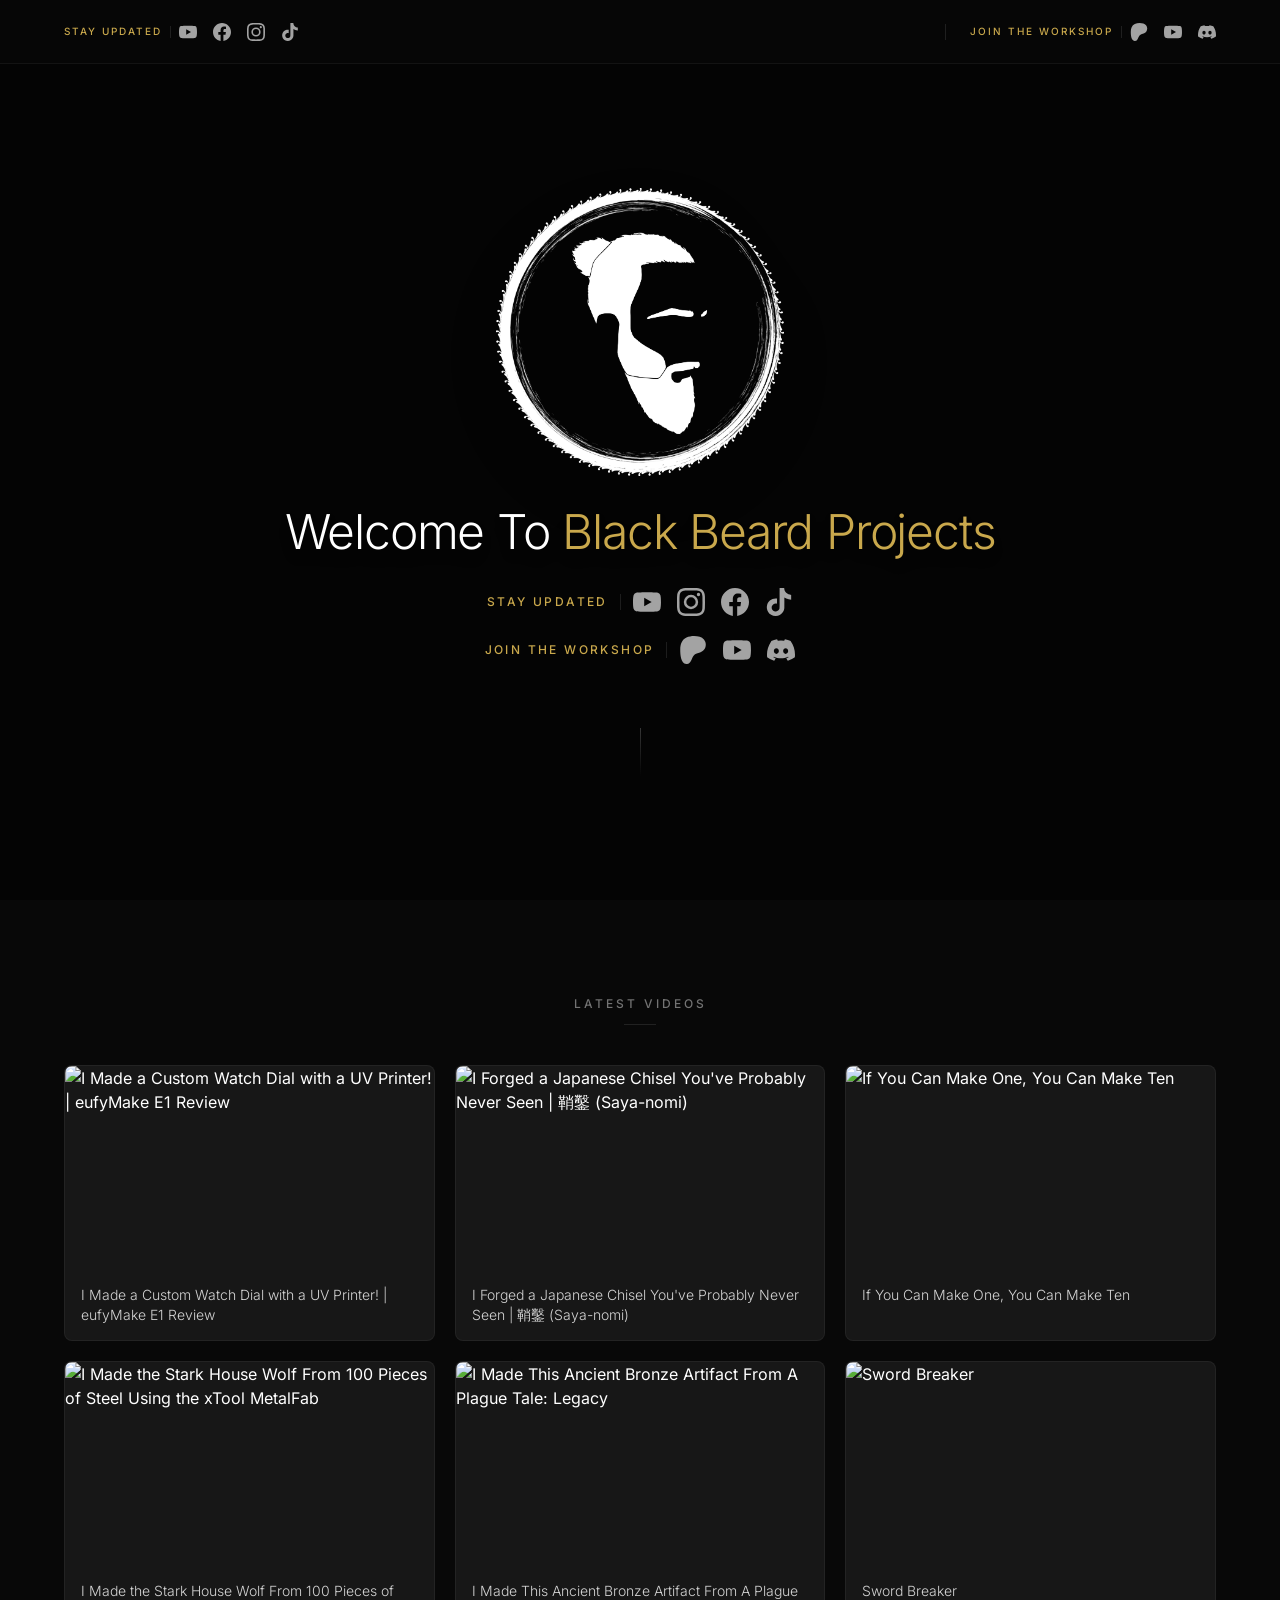
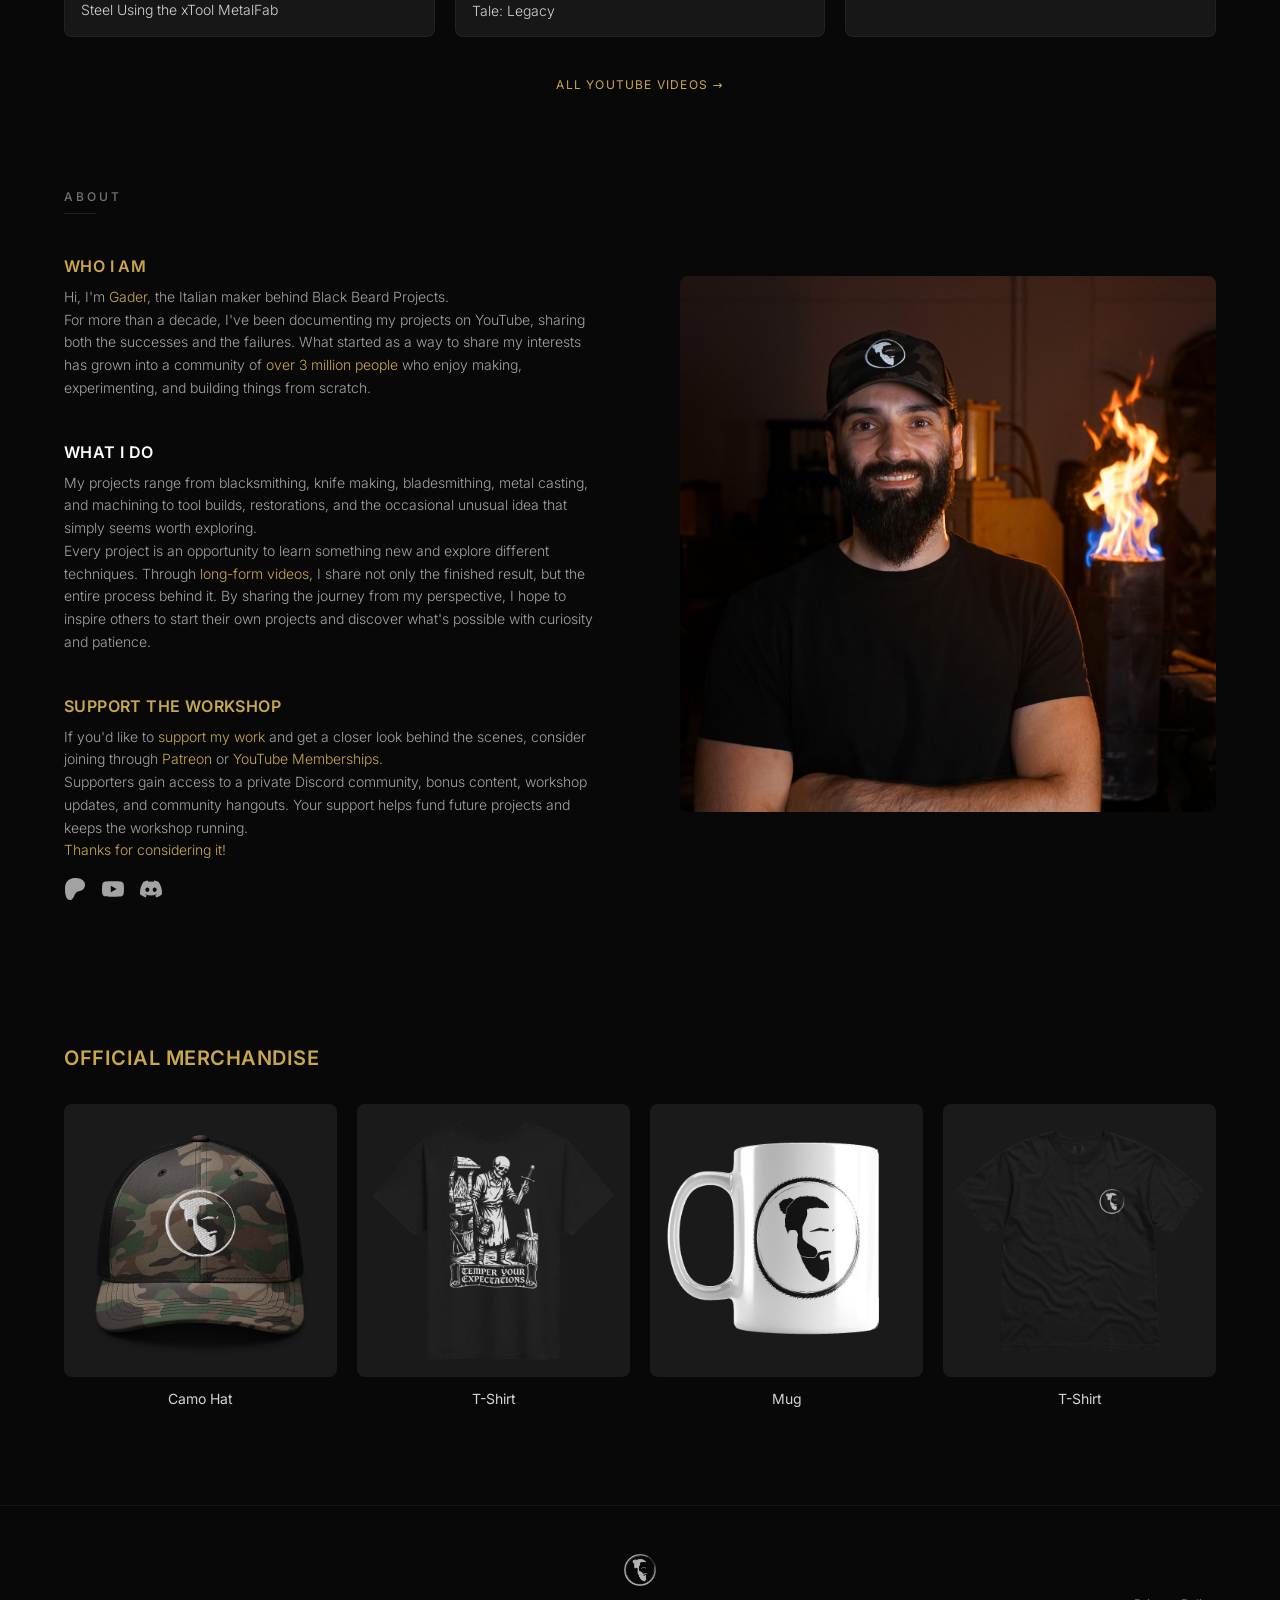
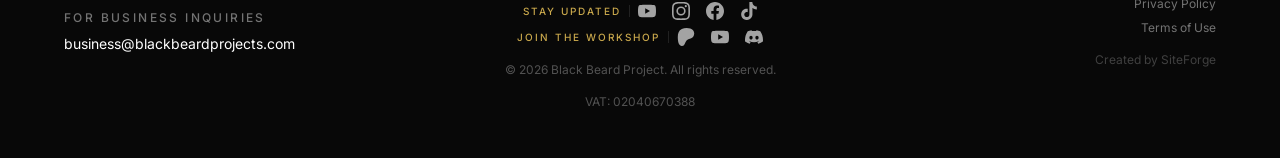
==== commit d7dc7bc6: "deploy: schedule build Koaleo/BlackBeardProjectSite@8d81715f4f09fe09d80a83919338dad11683f83b" ====
--- a/index.html
+++ b/index.html
@@ -12,7 +12,7 @@
         Lorem ipsum dolor sit amet, consectetur adipiscing elit, sed do eiusmod tempor incididunt ut labore et dolore magna aliqua.
       </p> --> </div> <div class="flex flex-col items-center gap-5"> <div class="flex items-center gap-3"> <span class="text-xs font-medium tracking-[0.2em] text-neutral-500 uppercase whitespace-nowrap" style="color: var(--gold);">Stay Updated</span> <div class="w-px h-4 bg-white/10"></div> <div class="flex items-center gap-4 "> <a href="https://www.youtube.com/@BlackBeardProjects" target="_blank" rel="noopener noreferrer" aria-label="YouTube" class="text-neutral-400 transition-all duration-200 hover:text-white hover:scale-110"> <svg width="28" height="28" viewBox="0 0 24 24" fill="currentColor" xmlns="http://www.w3.org/2000/svg" aria-hidden="true"><path d="M23.5 6.2a3.01 3.01 0 0 0-2.12-2.12C19.5 3.6 12 3.6 12 3.6s-7.5 0-9.38.48A3.01 3.01 0 0 0 .5 6.2C0 8.08 0 12 0 12s0 3.92.5 5.8a3.01 3.01 0 0 0 2.12 2.12C4.5 20.4 12 20.4 12 20.4s7.5 0 9.38-.48a3.01 3.01 0 0 0 2.12-2.12C24 15.92 24 12 24 12s0-3.92-.5-5.8zM9.6 15.6V8.4l6.4 3.6-6.4 3.6z"/></svg> </a><a href="https://instagram.com/black_beard_projects" target="_blank" rel="noopener noreferrer" aria-label="Instagram" class="text-neutral-400 transition-all duration-200 hover:text-white hover:scale-110"> <svg width="28" height="28" viewBox="0 0 24 24" fill="currentColor" xmlns="http://www.w3.org/2000/svg" aria-hidden="true"><path d="M12 2.163c3.204 0 3.584.012 4.85.07 3.252.148 4.771 1.691 4.919 4.919.058 1.265.069 1.645.069 4.849 0 3.205-.012 3.584-.069 4.849-.149 3.225-1.664 4.771-4.919 4.919-1.266.058-1.644.07-4.85.07-3.204 0-3.584-.012-4.849-.07-3.26-.149-4.771-1.699-4.919-4.92-.058-1.265-.07-1.644-.07-4.849 0-3.204.013-3.583.07-4.849.149-3.227 1.664-4.771 4.919-4.919 1.266-.057 1.645-.069 4.849-.069zM12 0C8.741 0 8.333.014 7.053.072 2.695.272.273 2.69.073 7.052.014 8.333 0 8.741 0 12c0 3.259.014 3.668.072 4.948.2 4.358 2.618 6.78 6.98 6.98C8.333 23.986 8.741 24 12 24c3.259 0 3.668-.014 4.948-.072 4.354-.2 6.782-2.618 6.979-6.98.059-1.28.073-1.689.073-4.948 0-3.259-.014-3.667-.072-4.947-.196-4.354-2.617-6.78-6.979-6.98C15.668.014 15.259 0 12 0zm0 5.838a6.162 6.162 0 1 0 0 12.324 6.162 6.162 0 0 0 0-12.324zM12 16a4 4 0 1 1 0-8 4 4 0 0 1 0 8zm6.406-11.845a1.44 1.44 0 1 0 0 2.881 1.44 1.44 0 0 0 0-2.881z"/></svg> </a><a href="https://facebook.com/BlackBeardProjects" target="_blank" rel="noopener noreferrer" aria-label="Facebook" class="text-neutral-400 transition-all duration-200 hover:text-white hover:scale-110"> <svg width="28" height="28" viewBox="0 0 24 24" fill="currentColor" xmlns="http://www.w3.org/2000/svg" aria-hidden="true"><path d="M24 12.073C24 5.446 18.627 0 12 0S0 5.446 0 12.073C0 18.1 4.388 23.094 10.125 24v-8.437H7.078v-3.49h3.047v-2.66c0-3.025 1.791-4.697 4.533-4.697 1.312 0 2.686.236 2.686.236v2.971H15.83c-1.491 0-1.956.931-1.956 1.886v2.264h3.328l-.532 3.49h-2.796V24C19.612 23.094 24 18.1 24 12.073z"/></svg> </a><a href="https://vm.tiktok.com/ZMRnVJQvk" target="_blank" rel="noopener noreferrer" aria-label="TikTok" class="text-neutral-400 transition-all duration-200 hover:text-white hover:scale-110"> <svg width="28" height="28" viewBox="0 0 24 24" fill="currentColor" xmlns="http://www.w3.org/2000/svg" aria-hidden="true"><path d="M12.525.02c1.31-.02 2.61-.01 3.91-.02.08 1.53.63 3.09 1.75 4.17 1.12 1.11 2.7 1.62 4.24 1.79v4.03c-1.44-.05-2.89-.35-4.2-.97-.57-.26-1.1-.59-1.62-.93-.01 2.92.01 5.84-.02 8.75-.08 1.4-.54 2.79-1.35 3.94-1.31 1.92-3.58 3.17-5.91 3.21-1.43.08-2.86-.31-4.08-1.03-2.02-1.19-3.44-3.37-3.65-5.71-.02-.5-.03-1-.01-1.49.18-1.9 1.12-3.72 2.58-4.96 1.66-1.44 3.98-2.13 6.15-1.72.02 1.48-.04 2.96-.04 4.44-.99-.32-2.15-.23-3.02.37-.63.41-1.11 1.04-1.36 1.75-.21.51-.15 1.07-.14 1.61.24 1.64 1.82 3.02 3.5 2.87 1.12-.01 2.19-.66 2.77-1.61.19-.33.4-.67.41-1.06.1-1.79.06-3.57.07-5.36.01-4.03-.01-8.05.02-12.07z"/></svg> </a> </div> </div> <div class="flex items-center gap-3"> <span class="text-xs font-medium tracking-[0.2em] text-neutral-500 uppercase whitespace-nowrap" style="color: var(--gold);">Join the Workshop</span> <div class="w-px h-4 bg-white/10"></div> <div class="flex items-center gap-4 "> <a href="https://patreon.com/blackbeardprojects" target="_blank" rel="noopener noreferrer" aria-label="Patreon" class="text-neutral-400 transition-all duration-200 hover:text-white hover:scale-110"> <svg width="28" height="28" viewBox="0 0 512 512" fill="currentColor" xmlns="http://www.w3.org/2000/svg" aria-hidden="true"><g transform="matrix(.47407 0 0 .47407 .383 .422)"><clipPath id="patreon-clip"><path d="M0 0h1080v1080H0z"/></clipPath><g clip-path="url(#patreon-clip)"><path d="M1033.05 324.45c-.19-137.9-107.59-250.92-233.6-291.7-156.48-50.64-362.86-43.3-512.28 27.2-181.1 85.46-237.99 272.66-240.11 459.36-1.74 153.5 13.58 557.79 241.62 560.67 169.44 2.15 194.67-216.18 273.07-321.33 55.78-74.81 127.6-95.94 216.01-117.82 151.95-37.61 255.51-157.53 255.29-316.38z" fill-rule="nonzero"/></g></g></svg> </a><a href="https://www.youtube.com/channel/UC8q2GgxOUS_Dzd5KIYeJQIw/join" target="_blank" rel="noopener noreferrer" aria-label="YouTube Membership" class="text-neutral-400 transition-all duration-200 hover:text-white hover:scale-110"> <svg width="28" height="28" viewBox="0 0 24 24" fill="currentColor" xmlns="http://www.w3.org/2000/svg" aria-hidden="true"><path d="M23.5 6.2a3.01 3.01 0 0 0-2.12-2.12C19.5 3.6 12 3.6 12 3.6s-7.5 0-9.38.48A3.01 3.01 0 0 0 .5 6.2C0 8.08 0 12 0 12s0 3.92.5 5.8a3.01 3.01 0 0 0 2.12 2.12C4.5 20.4 12 20.4 12 20.4s7.5 0 9.38-.48a3.01 3.01 0 0 0 2.12-2.12C24 15.92 24 12 24 12s0-3.92-.5-5.8zM9.6 15.6V8.4l6.4 3.6-6.4 3.6z"/></svg> </a><a href="https://discord.gg/Z4tnxjFQX7" target="_blank" rel="noopener noreferrer" aria-label="Discord" class="text-neutral-400 transition-all duration-200 hover:text-white hover:scale-110"> <svg width="28" height="28" viewBox="0 0 24 24" fill="currentColor" xmlns="http://www.w3.org/2000/svg" aria-hidden="true"><path d="M20.317 4.37a19.791 19.791 0 0 0-4.885-1.515.074.074 0 0 0-.079.037c-.21.375-.444.864-.608 1.25a18.27 18.27 0 0 0-5.487 0 12.64 12.64 0 0 0-.617-1.25.077.077 0 0 0-.079-.037A19.736 19.736 0 0 0 3.677 4.37a.07.07 0 0 0-.032.027C.533 9.046-.32 13.58.099 18.057a.082.082 0 0 0 .031.057 19.9 19.9 0 0 0 5.993 3.03.078.078 0 0 0 .084-.028 14.09 14.09 0 0 0 1.226-1.994.076.076 0 0 0-.041-.106 13.107 13.107 0 0 1-1.872-.892.077.077 0 0 1-.008-.128 10.2 10.2 0 0 0 .372-.292.074.074 0 0 1 .077-.01c3.928 1.793 8.18 1.793 12.062 0a.074.074 0 0 1 .078.01c.12.098.246.198.373.292a.077.077 0 0 1-.006.127 12.299 12.299 0 0 1-1.873.892.077.077 0 0 0-.041.107c.36.698.772 1.362 1.225 1.993a.076.076 0 0 0 .084.028 19.839 19.839 0 0 0 6.002-3.03.077.077 0 0 0 .032-.054c.5-5.177-.838-9.674-3.549-13.66a.061.061 0 0 0-.031-.03zM8.02 15.33c-1.183 0-2.157-1.085-2.157-2.419 0-1.333.956-2.419 2.157-2.419 1.21 0 2.176 1.096 2.157 2.42 0 1.333-.956 2.418-2.157 2.418zm7.975 0c-1.183 0-2.157-1.085-2.157-2.419 0-1.333.955-2.419 2.157-2.419 1.21 0 2.176 1.096 2.157 2.42 0 1.333-.946 2.418-2.157 2.418z"/></svg> </a> </div> </div> </div> </div> <div class="relative z-10 mt-16 w-px h-12 bg-gradient-to-b from-white/20 to-transparent"></div> </section>  <section class="pt-24 pb-12 px-6"><div class="max-w-6xl mx-auto flex flex-col gap-10"><div class="flex flex-col items-center gap-3 text-center"><p class="text-xs font-medium tracking-[0.25em] text-neutral-500 uppercase">
 Latest Videos
-</p><div class="w-8 h-px bg-white/10"></div></div><div class="grid grid-cols-1 sm:grid-cols-2 lg:grid-cols-3 gap-5"><a href="https://www.youtube.com/watch?v=lxKyVQpVOtU" target="_blank" rel="noopener noreferrer" class="group flex flex-col gap-3 rounded-lg overflow-hidden bg-neutral-900 border border-white/5 hover:border-white/15 transition-all duration-200"><div class="relative overflow-hidden aspect-video"><img src="https://i1.ytimg.com/vi/lxKyVQpVOtU/hqdefault.jpg" alt="I Forged a Japanese Chisel You've Probably Never Seen | 鞘鑿 (Saya-nomi)" loading="lazy" class="w-full h-full object-cover transition-transform duration-300 group-hover:scale-105"><div class="absolute inset-0 flex items-center justify-center opacity-0 group-hover:opacity-100 transition-opacity duration-200 bg-black/30"><div class="w-12 h-12 rounded-full bg-white/10 backdrop-blur-sm flex items-center justify-center"><svg width="18" height="18" viewBox="0 0 24 24" fill="white" aria-hidden="true"><path d="M8 5v14l11-7z"></path></svg></div></div></div><p class="px-4 pb-4 text-sm text-neutral-300 font-light leading-snug group-hover:text-white transition-colors duration-200 line-clamp-2">I Forged a Japanese Chisel You&#39;ve Probably Never Seen | 鞘鑿 (Saya-nomi)</p></a><a href="https://www.youtube.com/watch?v=ijJ9JAomk5Q" target="_blank" rel="noopener noreferrer" class="group flex flex-col gap-3 rounded-lg overflow-hidden bg-neutral-900 border border-white/5 hover:border-white/15 transition-all duration-200"><div class="relative overflow-hidden aspect-video"><img src="https://i2.ytimg.com/vi/ijJ9JAomk5Q/hqdefault.jpg" alt="If You Can Make One, You Can Make Ten" loading="lazy" class="w-full h-full object-cover transition-transform duration-300 group-hover:scale-105"><div class="absolute inset-0 flex items-center justify-center opacity-0 group-hover:opacity-100 transition-opacity duration-200 bg-black/30"><div class="w-12 h-12 rounded-full bg-white/10 backdrop-blur-sm flex items-center justify-center"><svg width="18" height="18" viewBox="0 0 24 24" fill="white" aria-hidden="true"><path d="M8 5v14l11-7z"></path></svg></div></div></div><p class="px-4 pb-4 text-sm text-neutral-300 font-light leading-snug group-hover:text-white transition-colors duration-200 line-clamp-2">If You Can Make One, You Can Make Ten</p></a><a href="https://www.youtube.com/watch?v=3rdd3vz3ABc" target="_blank" rel="noopener noreferrer" class="group flex flex-col gap-3 rounded-lg overflow-hidden bg-neutral-900 border border-white/5 hover:border-white/15 transition-all duration-200"><div class="relative overflow-hidden aspect-video"><img src="https://i4.ytimg.com/vi/3rdd3vz3ABc/hqdefault.jpg" alt="I Made the Stark House Wolf From 100 Pieces of Steel Using the xTool MetalFab" loading="lazy" class="w-full h-full object-cover transition-transform duration-300 group-hover:scale-105"><div class="absolute inset-0 flex items-center justify-center opacity-0 group-hover:opacity-100 transition-opacity duration-200 bg-black/30"><div class="w-12 h-12 rounded-full bg-white/10 backdrop-blur-sm flex items-center justify-center"><svg width="18" height="18" viewBox="0 0 24 24" fill="white" aria-hidden="true"><path d="M8 5v14l11-7z"></path></svg></div></div></div><p class="px-4 pb-4 text-sm text-neutral-300 font-light leading-snug group-hover:text-white transition-colors duration-200 line-clamp-2">I Made the Stark House Wolf From 100 Pieces of Steel Using the xTool MetalFab</p></a><a href="https://www.youtube.com/watch?v=O2qRV2FbJn8" target="_blank" rel="noopener noreferrer" class="group flex flex-col gap-3 rounded-lg overflow-hidden bg-neutral-900 border border-white/5 hover:border-white/15 transition-all duration-200 hidden sm:flex"><div class="relative overflow-hidden aspect-video"><img src="https://i4.ytimg.com/vi/O2qRV2FbJn8/hqdefault.jpg" alt="I Made This Ancient Bronze Artifact From A Plague Tale: Legacy" loading="lazy" class="w-full h-full object-cover transition-transform duration-300 group-hover:scale-105"><div class="absolute inset-0 flex items-center justify-center opacity-0 group-hover:opacity-100 transition-opacity duration-200 bg-black/30"><div class="w-12 h-12 rounded-full bg-white/10 backdrop-blur-sm flex items-center justify-center"><svg width="18" height="18" viewBox="0 0 24 24" fill="white" aria-hidden="true"><path d="M8 5v14l11-7z"></path></svg></div></div></div><p class="px-4 pb-4 text-sm text-neutral-300 font-light leading-snug group-hover:text-white transition-colors duration-200 line-clamp-2">I Made This Ancient Bronze Artifact From A Plague Tale: Legacy</p></a><a href="https://www.youtube.com/watch?v=qmCxU5WiJaM" target="_blank" rel="noopener noreferrer" class="group flex flex-col gap-3 rounded-lg overflow-hidden bg-neutral-900 border border-white/5 hover:border-white/15 transition-all duration-200 hidden sm:flex"><div class="relative overflow-hidden aspect-video"><img src="https://i2.ytimg.com/vi/qmCxU5WiJaM/hqdefault.jpg" alt="Sword Breaker" loading="lazy" class="w-full h-full object-cover transition-transform duration-300 group-hover:scale-105"><div class="absolute inset-0 flex items-center justify-center opacity-0 group-hover:opacity-100 transition-opacity duration-200 bg-black/30"><div class="w-12 h-12 rounded-full bg-white/10 backdrop-blur-sm flex items-center justify-center"><svg width="18" height="18" viewBox="0 0 24 24" fill="white" aria-hidden="true"><path d="M8 5v14l11-7z"></path></svg></div></div></div><p class="px-4 pb-4 text-sm text-neutral-300 font-light leading-snug group-hover:text-white transition-colors duration-200 line-clamp-2">Sword Breaker</p></a><a href="https://www.youtube.com/watch?v=UR1D5U0NNgA" target="_blank" rel="noopener noreferrer" class="group flex flex-col gap-3 rounded-lg overflow-hidden bg-neutral-900 border border-white/5 hover:border-white/15 transition-all duration-200 hidden sm:flex"><div class="relative overflow-hidden aspect-video"><img src="https://i2.ytimg.com/vi/UR1D5U0NNgA/hqdefault.jpg" alt="Big Metal Shear Restoration (Laser Cleaning)" loading="lazy" class="w-full h-full object-cover transition-transform duration-300 group-hover:scale-105"><div class="absolute inset-0 flex items-center justify-center opacity-0 group-hover:opacity-100 transition-opacity duration-200 bg-black/30"><div class="w-12 h-12 rounded-full bg-white/10 backdrop-blur-sm flex items-center justify-center"><svg width="18" height="18" viewBox="0 0 24 24" fill="white" aria-hidden="true"><path d="M8 5v14l11-7z"></path></svg></div></div></div><p class="px-4 pb-4 text-sm text-neutral-300 font-light leading-snug group-hover:text-white transition-colors duration-200 line-clamp-2">Big Metal Shear Restoration (Laser Cleaning)</p></a></div><div class="flex justify-center"><a href="https://www.youtube.com/@BlackBeardProjects" target="_blank" rel="noopener noreferrer" class="text-xs font-large tracking-widest uppercase text-neutral-500 hover:text-white transition-colors duration-200" style="color: var(--gold);">
+</p><div class="w-8 h-px bg-white/10"></div></div><div class="grid grid-cols-1 sm:grid-cols-2 lg:grid-cols-3 gap-5"><a href="https://www.youtube.com/watch?v=sX_b1rTnyjY" target="_blank" rel="noopener noreferrer" class="group flex flex-col gap-3 rounded-lg overflow-hidden bg-neutral-900 border border-white/5 hover:border-white/15 transition-all duration-200"><div class="relative overflow-hidden aspect-video"><img src="https://i4.ytimg.com/vi/sX_b1rTnyjY/hqdefault.jpg" alt="I Made a Custom Watch Dial with a UV Printer! | eufyMake E1 Review" loading="lazy" class="w-full h-full object-cover transition-transform duration-300 group-hover:scale-105"><div class="absolute inset-0 flex items-center justify-center opacity-0 group-hover:opacity-100 transition-opacity duration-200 bg-black/30"><div class="w-12 h-12 rounded-full bg-white/10 backdrop-blur-sm flex items-center justify-center"><svg width="18" height="18" viewBox="0 0 24 24" fill="white" aria-hidden="true"><path d="M8 5v14l11-7z"></path></svg></div></div></div><p class="px-4 pb-4 text-sm text-neutral-300 font-light leading-snug group-hover:text-white transition-colors duration-200 line-clamp-2">I Made a Custom Watch Dial with a UV Printer! | eufyMake E1 Review</p></a><a href="https://www.youtube.com/watch?v=lxKyVQpVOtU" target="_blank" rel="noopener noreferrer" class="group flex flex-col gap-3 rounded-lg overflow-hidden bg-neutral-900 border border-white/5 hover:border-white/15 transition-all duration-200"><div class="relative overflow-hidden aspect-video"><img src="https://i1.ytimg.com/vi/lxKyVQpVOtU/hqdefault.jpg" alt="I Forged a Japanese Chisel You've Probably Never Seen | 鞘鑿 (Saya-nomi)" loading="lazy" class="w-full h-full object-cover transition-transform duration-300 group-hover:scale-105"><div class="absolute inset-0 flex items-center justify-center opacity-0 group-hover:opacity-100 transition-opacity duration-200 bg-black/30"><div class="w-12 h-12 rounded-full bg-white/10 backdrop-blur-sm flex items-center justify-center"><svg width="18" height="18" viewBox="0 0 24 24" fill="white" aria-hidden="true"><path d="M8 5v14l11-7z"></path></svg></div></div></div><p class="px-4 pb-4 text-sm text-neutral-300 font-light leading-snug group-hover:text-white transition-colors duration-200 line-clamp-2">I Forged a Japanese Chisel You&#39;ve Probably Never Seen | 鞘鑿 (Saya-nomi)</p></a><a href="https://www.youtube.com/watch?v=ijJ9JAomk5Q" target="_blank" rel="noopener noreferrer" class="group flex flex-col gap-3 rounded-lg overflow-hidden bg-neutral-900 border border-white/5 hover:border-white/15 transition-all duration-200"><div class="relative overflow-hidden aspect-video"><img src="https://i2.ytimg.com/vi/ijJ9JAomk5Q/hqdefault.jpg" alt="If You Can Make One, You Can Make Ten" loading="lazy" class="w-full h-full object-cover transition-transform duration-300 group-hover:scale-105"><div class="absolute inset-0 flex items-center justify-center opacity-0 group-hover:opacity-100 transition-opacity duration-200 bg-black/30"><div class="w-12 h-12 rounded-full bg-white/10 backdrop-blur-sm flex items-center justify-center"><svg width="18" height="18" viewBox="0 0 24 24" fill="white" aria-hidden="true"><path d="M8 5v14l11-7z"></path></svg></div></div></div><p class="px-4 pb-4 text-sm text-neutral-300 font-light leading-snug group-hover:text-white transition-colors duration-200 line-clamp-2">If You Can Make One, You Can Make Ten</p></a><a href="https://www.youtube.com/watch?v=3rdd3vz3ABc" target="_blank" rel="noopener noreferrer" class="group flex flex-col gap-3 rounded-lg overflow-hidden bg-neutral-900 border border-white/5 hover:border-white/15 transition-all duration-200 hidden sm:flex"><div class="relative overflow-hidden aspect-video"><img src="https://i4.ytimg.com/vi/3rdd3vz3ABc/hqdefault.jpg" alt="I Made the Stark House Wolf From 100 Pieces of Steel Using the xTool MetalFab" loading="lazy" class="w-full h-full object-cover transition-transform duration-300 group-hover:scale-105"><div class="absolute inset-0 flex items-center justify-center opacity-0 group-hover:opacity-100 transition-opacity duration-200 bg-black/30"><div class="w-12 h-12 rounded-full bg-white/10 backdrop-blur-sm flex items-center justify-center"><svg width="18" height="18" viewBox="0 0 24 24" fill="white" aria-hidden="true"><path d="M8 5v14l11-7z"></path></svg></div></div></div><p class="px-4 pb-4 text-sm text-neutral-300 font-light leading-snug group-hover:text-white transition-colors duration-200 line-clamp-2">I Made the Stark House Wolf From 100 Pieces of Steel Using the xTool MetalFab</p></a><a href="https://www.youtube.com/watch?v=O2qRV2FbJn8" target="_blank" rel="noopener noreferrer" class="group flex flex-col gap-3 rounded-lg overflow-hidden bg-neutral-900 border border-white/5 hover:border-white/15 transition-all duration-200 hidden sm:flex"><div class="relative overflow-hidden aspect-video"><img src="https://i4.ytimg.com/vi/O2qRV2FbJn8/hqdefault.jpg" alt="I Made This Ancient Bronze Artifact From A Plague Tale: Legacy" loading="lazy" class="w-full h-full object-cover transition-transform duration-300 group-hover:scale-105"><div class="absolute inset-0 flex items-center justify-center opacity-0 group-hover:opacity-100 transition-opacity duration-200 bg-black/30"><div class="w-12 h-12 rounded-full bg-white/10 backdrop-blur-sm flex items-center justify-center"><svg width="18" height="18" viewBox="0 0 24 24" fill="white" aria-hidden="true"><path d="M8 5v14l11-7z"></path></svg></div></div></div><p class="px-4 pb-4 text-sm text-neutral-300 font-light leading-snug group-hover:text-white transition-colors duration-200 line-clamp-2">I Made This Ancient Bronze Artifact From A Plague Tale: Legacy</p></a><a href="https://www.youtube.com/watch?v=qmCxU5WiJaM" target="_blank" rel="noopener noreferrer" class="group flex flex-col gap-3 rounded-lg overflow-hidden bg-neutral-900 border border-white/5 hover:border-white/15 transition-all duration-200 hidden sm:flex"><div class="relative overflow-hidden aspect-video"><img src="https://i2.ytimg.com/vi/qmCxU5WiJaM/hqdefault.jpg" alt="Sword Breaker" loading="lazy" class="w-full h-full object-cover transition-transform duration-300 group-hover:scale-105"><div class="absolute inset-0 flex items-center justify-center opacity-0 group-hover:opacity-100 transition-opacity duration-200 bg-black/30"><div class="w-12 h-12 rounded-full bg-white/10 backdrop-blur-sm flex items-center justify-center"><svg width="18" height="18" viewBox="0 0 24 24" fill="white" aria-hidden="true"><path d="M8 5v14l11-7z"></path></svg></div></div></div><p class="px-4 pb-4 text-sm text-neutral-300 font-light leading-snug group-hover:text-white transition-colors duration-200 line-clamp-2">Sword Breaker</p></a></div><div class="flex justify-center"><a href="https://www.youtube.com/@BlackBeardProjects" target="_blank" rel="noopener noreferrer" class="text-xs font-large tracking-widest uppercase text-neutral-500 hover:text-white transition-colors duration-200" style="color: var(--gold);">
 All YouTube Videos &rarr;
 </a></div></div></section> <section class="pt-12 pb-24 px-6"> <div class="max-w-6xl mx-auto"> <div class="grid grid-cols-1 lg:grid-cols-2 gap-12 lg:gap-20 items-center"> <!-- Left: text sections --> <div class="flex flex-col gap-10"> <div class="flex flex-col gap-2"> <p class="text-xs font-medium tracking-[0.25em] text-neutral-500 uppercase">About</p> <div class="w-8 h-px bg-white/10"></div> </div> <div class="flex flex-col gap-2"> <h3 class="text-base font-semibold tracking-wide uppercase" style="color: var(--gold);"> Who I Am </h3> <p class="text-sm text-neutral-400 leading-relaxed font-light">Hi, I'm <span style="color: var(--gold);">Gader</span>, the Italian maker behind Black Beard Projects.<br>For more than a decade, I've been documenting my projects on YouTube, sharing both the successes and the failures. What started as a way to share my interests has grown into a community of <span style="color: var(--gold);">over 3 million people</span> who enjoy making, experimenting, and building things from scratch.</p>  </div><div class="flex flex-col gap-2"> <h3 class="text-base font-semibold tracking-wide uppercase" style="color: #ffffff;"> What I Do </h3> <p class="text-sm text-neutral-400 leading-relaxed font-light">My projects range from blacksmithing, knife making, bladesmithing, metal casting, and machining to tool builds, restorations, and the occasional unusual idea that simply seems worth exploring.<br>Every project is an opportunity to learn something new and explore different techniques. Through <span style="color: var(--gold);">long-form videos</span>, I share not only the finished result, but the entire process behind it. By sharing the journey from my perspective, I hope to inspire others to start their own projects and discover what's possible with curiosity and patience.</p>  </div><div class="flex flex-col gap-2"> <h3 class="text-base font-semibold tracking-wide uppercase" style="color: var(--gold);"> Support the Workshop </h3> <p class="text-sm text-neutral-400 leading-relaxed font-light">If you'd like to <span style="color: var(--gold);">support my work</span> and get a closer look behind the scenes, consider joining through <span style="color: var(--gold);">Patreon</span> or <span style="color: var(--gold);">YouTube Memberships</span>.<br>Supporters gain access to a private Discord community, bonus content, workshop updates, and community hangouts. Your support helps fund future projects and keeps the workshop running.<br><span style="color: var(--gold);">Thanks for considering it!</span></p> <div class="flex items-center gap-2 mt-2"> <div class="flex items-center gap-4 "> <a href="https://patreon.com/blackbeardprojects" target="_blank" rel="noopener noreferrer" aria-label="Patreon" class="text-neutral-400 transition-all duration-200 hover:text-white hover:scale-110"> <svg width="22" height="22" viewBox="0 0 512 512" fill="currentColor" xmlns="http://www.w3.org/2000/svg" aria-hidden="true"><g transform="matrix(.47407 0 0 .47407 .383 .422)"><clipPath id="patreon-clip"><path d="M0 0h1080v1080H0z"/></clipPath><g clip-path="url(#patreon-clip)"><path d="M1033.05 324.45c-.19-137.9-107.59-250.92-233.6-291.7-156.48-50.64-362.86-43.3-512.28 27.2-181.1 85.46-237.99 272.66-240.11 459.36-1.74 153.5 13.58 557.79 241.62 560.67 169.44 2.15 194.67-216.18 273.07-321.33 55.78-74.81 127.6-95.94 216.01-117.82 151.95-37.61 255.51-157.53 255.29-316.38z" fill-rule="nonzero"/></g></g></svg> </a><a href="https://www.youtube.com/channel/UC8q2GgxOUS_Dzd5KIYeJQIw/join" target="_blank" rel="noopener noreferrer" aria-label="YouTube Membership" class="text-neutral-400 transition-all duration-200 hover:text-white hover:scale-110"> <svg width="22" height="22" viewBox="0 0 24 24" fill="currentColor" xmlns="http://www.w3.org/2000/svg" aria-hidden="true"><path d="M23.5 6.2a3.01 3.01 0 0 0-2.12-2.12C19.5 3.6 12 3.6 12 3.6s-7.5 0-9.38.48A3.01 3.01 0 0 0 .5 6.2C0 8.08 0 12 0 12s0 3.92.5 5.8a3.01 3.01 0 0 0 2.12 2.12C4.5 20.4 12 20.4 12 20.4s7.5 0 9.38-.48a3.01 3.01 0 0 0 2.12-2.12C24 15.92 24 12 24 12s0-3.92-.5-5.8zM9.6 15.6V8.4l6.4 3.6-6.4 3.6z"/></svg> </a><a href="https://discord.gg/Z4tnxjFQX7" target="_blank" rel="noopener noreferrer" aria-label="Discord" class="text-neutral-400 transition-all duration-200 hover:text-white hover:scale-110"> <svg width="22" height="22" viewBox="0 0 24 24" fill="currentColor" xmlns="http://www.w3.org/2000/svg" aria-hidden="true"><path d="M20.317 4.37a19.791 19.791 0 0 0-4.885-1.515.074.074 0 0 0-.079.037c-.21.375-.444.864-.608 1.25a18.27 18.27 0 0 0-5.487 0 12.64 12.64 0 0 0-.617-1.25.077.077 0 0 0-.079-.037A19.736 19.736 0 0 0 3.677 4.37a.07.07 0 0 0-.032.027C.533 9.046-.32 13.58.099 18.057a.082.082 0 0 0 .031.057 19.9 19.9 0 0 0 5.993 3.03.078.078 0 0 0 .084-.028 14.09 14.09 0 0 0 1.226-1.994.076.076 0 0 0-.041-.106 13.107 13.107 0 0 1-1.872-.892.077.077 0 0 1-.008-.128 10.2 10.2 0 0 0 .372-.292.074.074 0 0 1 .077-.01c3.928 1.793 8.18 1.793 12.062 0a.074.074 0 0 1 .078.01c.12.098.246.198.373.292a.077.077 0 0 1-.006.127 12.299 12.299 0 0 1-1.873.892.077.077 0 0 0-.041.107c.36.698.772 1.362 1.225 1.993a.076.076 0 0 0 .084.028 19.839 19.839 0 0 0 6.002-3.03.077.077 0 0 0 .032-.054c.5-5.177-.838-9.674-3.549-13.66a.061.061 0 0 0-.031-.03zM8.02 15.33c-1.183 0-2.157-1.085-2.157-2.419 0-1.333.956-2.419 2.157-2.419 1.21 0 2.176 1.096 2.157 2.42 0 1.333-.956 2.418-2.157 2.418zm7.975 0c-1.183 0-2.157-1.085-2.157-2.419 0-1.333.955-2.419 2.157-2.419 1.21 0 2.176 1.096 2.157 2.42 0 1.333-.946 2.418-2.157 2.418z"/></svg> </a> </div> </div> </div> </div> <!-- Right: vertical photo --> <div class="flex justify-center lg:justify-end"> <div class="relative w-full max-w-sm lg:max-w-none"> <img src="/about.jpg" alt="Black Beard Project" class="w-full object-cover rounded-lg" style="aspect-ratio: 1/1;"> </div> </div> </div> </div> </section> <section class="pt-12 pb-24 px-6"> <div class="max-w-6xl mx-auto flex flex-col gap-8"> <h2 class="text-xl font-semibold tracking-wide uppercase" style="color: var(--gold);">
 Official Merchandise
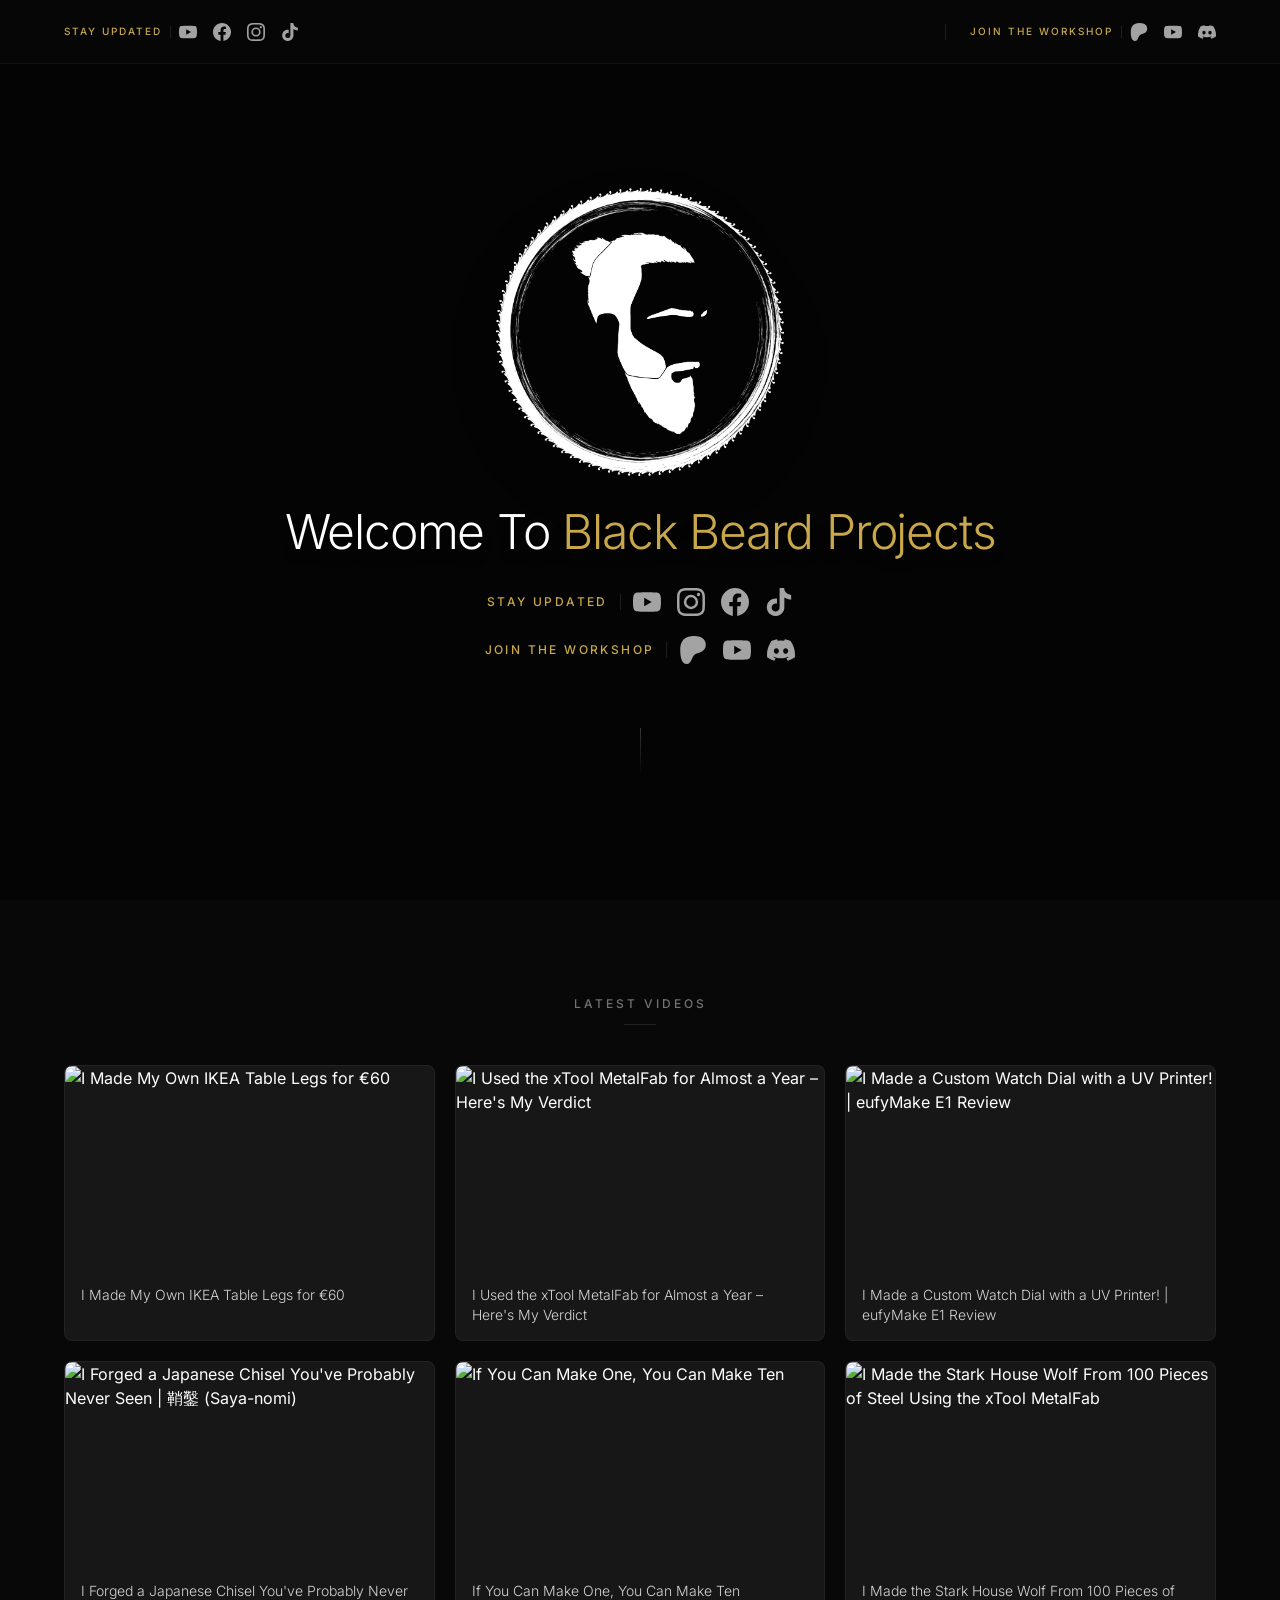
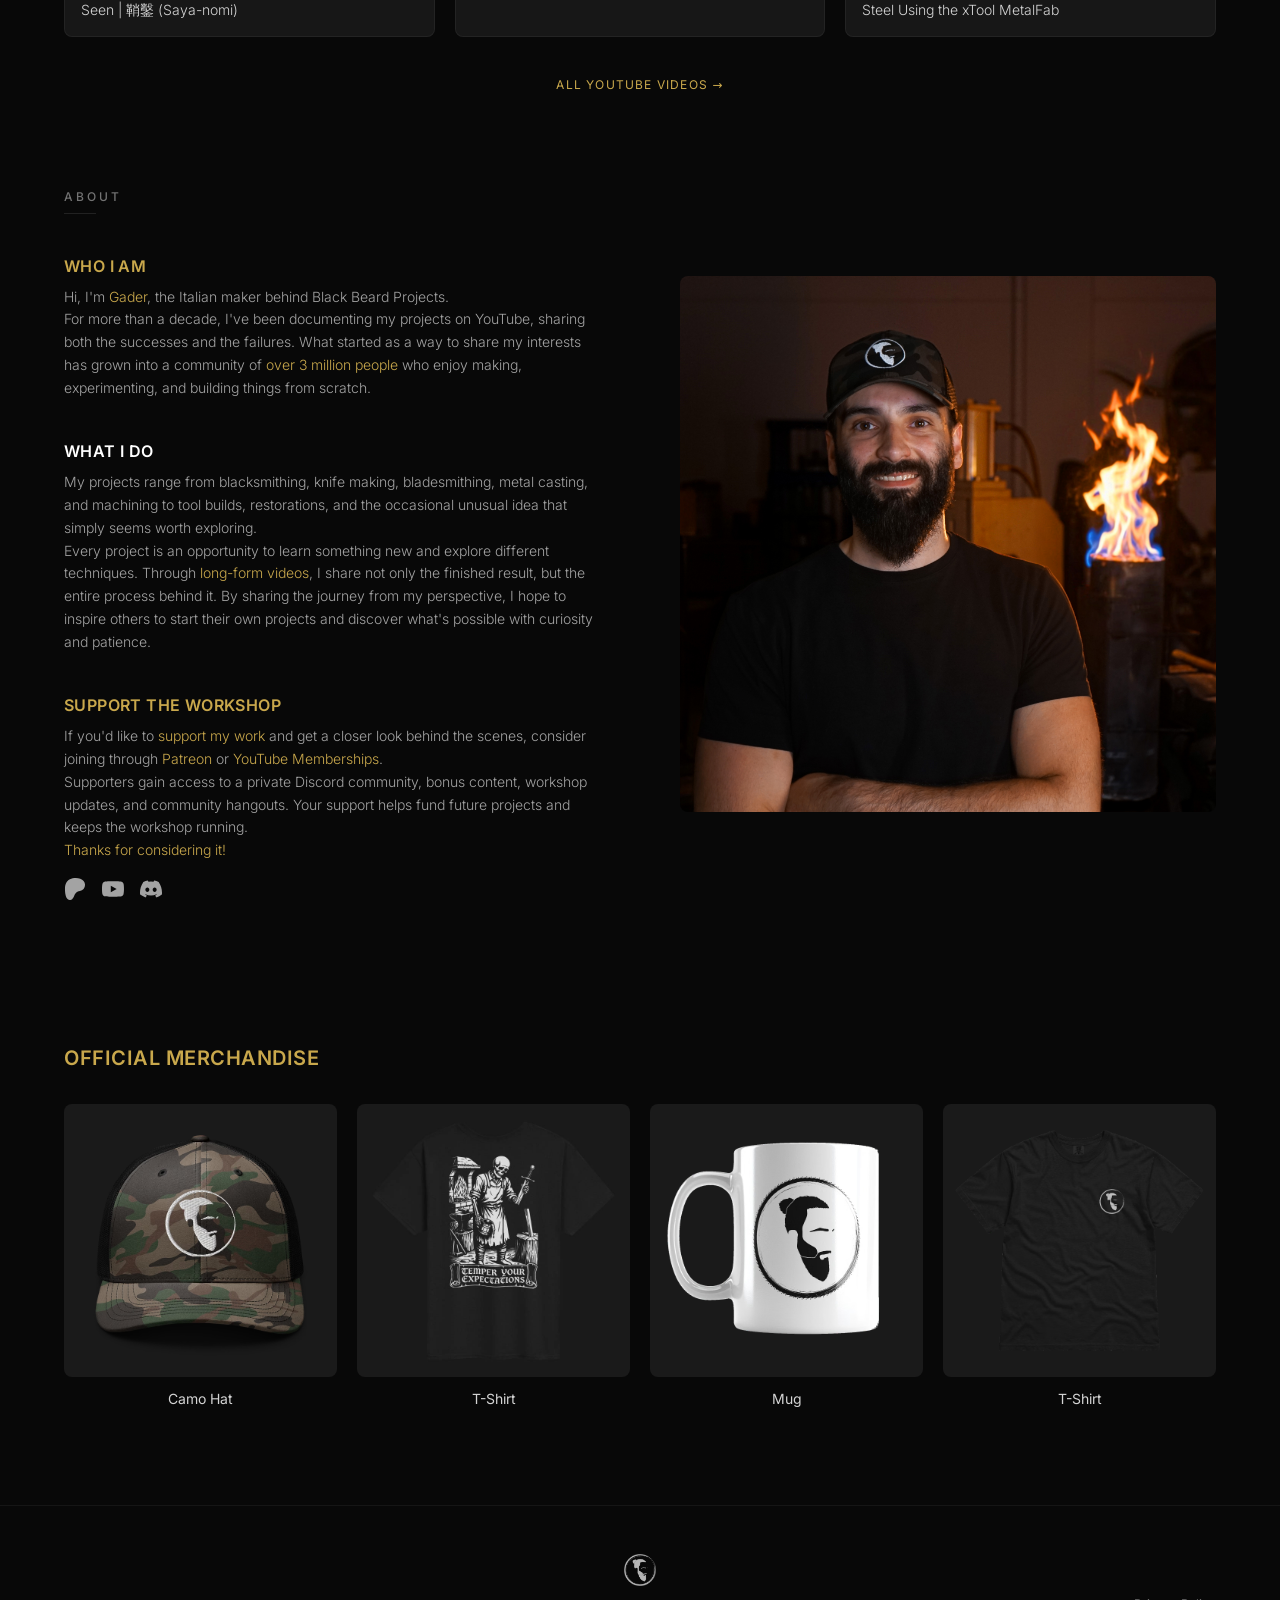
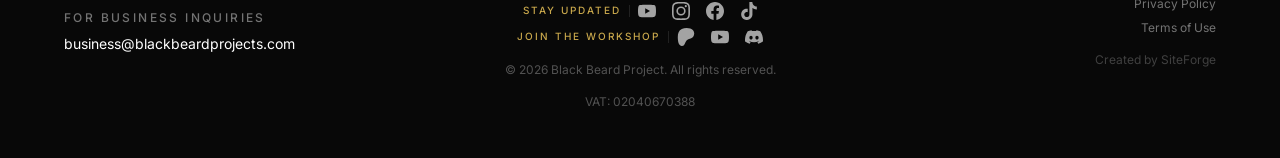
==== commit e0684082: "deploy: schedule build Koaleo/BlackBeardProjectSite@8d81715f4f09fe09d80a83919338dad11683f83b" ====
--- a/index.html
+++ b/index.html
@@ -12,7 +12,7 @@
         Lorem ipsum dolor sit amet, consectetur adipiscing elit, sed do eiusmod tempor incididunt ut labore et dolore magna aliqua.
       </p> --> </div> <div class="flex flex-col items-center gap-5"> <div class="flex items-center gap-3"> <span class="text-xs font-medium tracking-[0.2em] text-neutral-500 uppercase whitespace-nowrap" style="color: var(--gold);">Stay Updated</span> <div class="w-px h-4 bg-white/10"></div> <div class="flex items-center gap-4 "> <a href="https://www.youtube.com/@BlackBeardProjects" target="_blank" rel="noopener noreferrer" aria-label="YouTube" class="text-neutral-400 transition-all duration-200 hover:text-white hover:scale-110"> <svg width="28" height="28" viewBox="0 0 24 24" fill="currentColor" xmlns="http://www.w3.org/2000/svg" aria-hidden="true"><path d="M23.5 6.2a3.01 3.01 0 0 0-2.12-2.12C19.5 3.6 12 3.6 12 3.6s-7.5 0-9.38.48A3.01 3.01 0 0 0 .5 6.2C0 8.08 0 12 0 12s0 3.92.5 5.8a3.01 3.01 0 0 0 2.12 2.12C4.5 20.4 12 20.4 12 20.4s7.5 0 9.38-.48a3.01 3.01 0 0 0 2.12-2.12C24 15.92 24 12 24 12s0-3.92-.5-5.8zM9.6 15.6V8.4l6.4 3.6-6.4 3.6z"/></svg> </a><a href="https://instagram.com/black_beard_projects" target="_blank" rel="noopener noreferrer" aria-label="Instagram" class="text-neutral-400 transition-all duration-200 hover:text-white hover:scale-110"> <svg width="28" height="28" viewBox="0 0 24 24" fill="currentColor" xmlns="http://www.w3.org/2000/svg" aria-hidden="true"><path d="M12 2.163c3.204 0 3.584.012 4.85.07 3.252.148 4.771 1.691 4.919 4.919.058 1.265.069 1.645.069 4.849 0 3.205-.012 3.584-.069 4.849-.149 3.225-1.664 4.771-4.919 4.919-1.266.058-1.644.07-4.85.07-3.204 0-3.584-.012-4.849-.07-3.26-.149-4.771-1.699-4.919-4.92-.058-1.265-.07-1.644-.07-4.849 0-3.204.013-3.583.07-4.849.149-3.227 1.664-4.771 4.919-4.919 1.266-.057 1.645-.069 4.849-.069zM12 0C8.741 0 8.333.014 7.053.072 2.695.272.273 2.69.073 7.052.014 8.333 0 8.741 0 12c0 3.259.014 3.668.072 4.948.2 4.358 2.618 6.78 6.98 6.98C8.333 23.986 8.741 24 12 24c3.259 0 3.668-.014 4.948-.072 4.354-.2 6.782-2.618 6.979-6.98.059-1.28.073-1.689.073-4.948 0-3.259-.014-3.667-.072-4.947-.196-4.354-2.617-6.78-6.979-6.98C15.668.014 15.259 0 12 0zm0 5.838a6.162 6.162 0 1 0 0 12.324 6.162 6.162 0 0 0 0-12.324zM12 16a4 4 0 1 1 0-8 4 4 0 0 1 0 8zm6.406-11.845a1.44 1.44 0 1 0 0 2.881 1.44 1.44 0 0 0 0-2.881z"/></svg> </a><a href="https://facebook.com/BlackBeardProjects" target="_blank" rel="noopener noreferrer" aria-label="Facebook" class="text-neutral-400 transition-all duration-200 hover:text-white hover:scale-110"> <svg width="28" height="28" viewBox="0 0 24 24" fill="currentColor" xmlns="http://www.w3.org/2000/svg" aria-hidden="true"><path d="M24 12.073C24 5.446 18.627 0 12 0S0 5.446 0 12.073C0 18.1 4.388 23.094 10.125 24v-8.437H7.078v-3.49h3.047v-2.66c0-3.025 1.791-4.697 4.533-4.697 1.312 0 2.686.236 2.686.236v2.971H15.83c-1.491 0-1.956.931-1.956 1.886v2.264h3.328l-.532 3.49h-2.796V24C19.612 23.094 24 18.1 24 12.073z"/></svg> </a><a href="https://vm.tiktok.com/ZMRnVJQvk" target="_blank" rel="noopener noreferrer" aria-label="TikTok" class="text-neutral-400 transition-all duration-200 hover:text-white hover:scale-110"> <svg width="28" height="28" viewBox="0 0 24 24" fill="currentColor" xmlns="http://www.w3.org/2000/svg" aria-hidden="true"><path d="M12.525.02c1.31-.02 2.61-.01 3.91-.02.08 1.53.63 3.09 1.75 4.17 1.12 1.11 2.7 1.62 4.24 1.79v4.03c-1.44-.05-2.89-.35-4.2-.97-.57-.26-1.1-.59-1.62-.93-.01 2.92.01 5.84-.02 8.75-.08 1.4-.54 2.79-1.35 3.94-1.31 1.92-3.58 3.17-5.91 3.21-1.43.08-2.86-.31-4.08-1.03-2.02-1.19-3.44-3.37-3.65-5.71-.02-.5-.03-1-.01-1.49.18-1.9 1.12-3.72 2.58-4.96 1.66-1.44 3.98-2.13 6.15-1.72.02 1.48-.04 2.96-.04 4.44-.99-.32-2.15-.23-3.02.37-.63.41-1.11 1.04-1.36 1.75-.21.51-.15 1.07-.14 1.61.24 1.64 1.82 3.02 3.5 2.87 1.12-.01 2.19-.66 2.77-1.61.19-.33.4-.67.41-1.06.1-1.79.06-3.57.07-5.36.01-4.03-.01-8.05.02-12.07z"/></svg> </a> </div> </div> <div class="flex items-center gap-3"> <span class="text-xs font-medium tracking-[0.2em] text-neutral-500 uppercase whitespace-nowrap" style="color: var(--gold);">Join the Workshop</span> <div class="w-px h-4 bg-white/10"></div> <div class="flex items-center gap-4 "> <a href="https://patreon.com/blackbeardprojects" target="_blank" rel="noopener noreferrer" aria-label="Patreon" class="text-neutral-400 transition-all duration-200 hover:text-white hover:scale-110"> <svg width="28" height="28" viewBox="0 0 512 512" fill="currentColor" xmlns="http://www.w3.org/2000/svg" aria-hidden="true"><g transform="matrix(.47407 0 0 .47407 .383 .422)"><clipPath id="patreon-clip"><path d="M0 0h1080v1080H0z"/></clipPath><g clip-path="url(#patreon-clip)"><path d="M1033.05 324.45c-.19-137.9-107.59-250.92-233.6-291.7-156.48-50.64-362.86-43.3-512.28 27.2-181.1 85.46-237.99 272.66-240.11 459.36-1.74 153.5 13.58 557.79 241.62 560.67 169.44 2.15 194.67-216.18 273.07-321.33 55.78-74.81 127.6-95.94 216.01-117.82 151.95-37.61 255.51-157.53 255.29-316.38z" fill-rule="nonzero"/></g></g></svg> </a><a href="https://www.youtube.com/channel/UC8q2GgxOUS_Dzd5KIYeJQIw/join" target="_blank" rel="noopener noreferrer" aria-label="YouTube Membership" class="text-neutral-400 transition-all duration-200 hover:text-white hover:scale-110"> <svg width="28" height="28" viewBox="0 0 24 24" fill="currentColor" xmlns="http://www.w3.org/2000/svg" aria-hidden="true"><path d="M23.5 6.2a3.01 3.01 0 0 0-2.12-2.12C19.5 3.6 12 3.6 12 3.6s-7.5 0-9.38.48A3.01 3.01 0 0 0 .5 6.2C0 8.08 0 12 0 12s0 3.92.5 5.8a3.01 3.01 0 0 0 2.12 2.12C4.5 20.4 12 20.4 12 20.4s7.5 0 9.38-.48a3.01 3.01 0 0 0 2.12-2.12C24 15.92 24 12 24 12s0-3.92-.5-5.8zM9.6 15.6V8.4l6.4 3.6-6.4 3.6z"/></svg> </a><a href="https://discord.gg/Z4tnxjFQX7" target="_blank" rel="noopener noreferrer" aria-label="Discord" class="text-neutral-400 transition-all duration-200 hover:text-white hover:scale-110"> <svg width="28" height="28" viewBox="0 0 24 24" fill="currentColor" xmlns="http://www.w3.org/2000/svg" aria-hidden="true"><path d="M20.317 4.37a19.791 19.791 0 0 0-4.885-1.515.074.074 0 0 0-.079.037c-.21.375-.444.864-.608 1.25a18.27 18.27 0 0 0-5.487 0 12.64 12.64 0 0 0-.617-1.25.077.077 0 0 0-.079-.037A19.736 19.736 0 0 0 3.677 4.37a.07.07 0 0 0-.032.027C.533 9.046-.32 13.58.099 18.057a.082.082 0 0 0 .031.057 19.9 19.9 0 0 0 5.993 3.03.078.078 0 0 0 .084-.028 14.09 14.09 0 0 0 1.226-1.994.076.076 0 0 0-.041-.106 13.107 13.107 0 0 1-1.872-.892.077.077 0 0 1-.008-.128 10.2 10.2 0 0 0 .372-.292.074.074 0 0 1 .077-.01c3.928 1.793 8.18 1.793 12.062 0a.074.074 0 0 1 .078.01c.12.098.246.198.373.292a.077.077 0 0 1-.006.127 12.299 12.299 0 0 1-1.873.892.077.077 0 0 0-.041.107c.36.698.772 1.362 1.225 1.993a.076.076 0 0 0 .084.028 19.839 19.839 0 0 0 6.002-3.03.077.077 0 0 0 .032-.054c.5-5.177-.838-9.674-3.549-13.66a.061.061 0 0 0-.031-.03zM8.02 15.33c-1.183 0-2.157-1.085-2.157-2.419 0-1.333.956-2.419 2.157-2.419 1.21 0 2.176 1.096 2.157 2.42 0 1.333-.956 2.418-2.157 2.418zm7.975 0c-1.183 0-2.157-1.085-2.157-2.419 0-1.333.955-2.419 2.157-2.419 1.21 0 2.176 1.096 2.157 2.42 0 1.333-.946 2.418-2.157 2.418z"/></svg> </a> </div> </div> </div> </div> <div class="relative z-10 mt-16 w-px h-12 bg-gradient-to-b from-white/20 to-transparent"></div> </section>  <section class="pt-24 pb-12 px-6"><div class="max-w-6xl mx-auto flex flex-col gap-10"><div class="flex flex-col items-center gap-3 text-center"><p class="text-xs font-medium tracking-[0.25em] text-neutral-500 uppercase">
 Latest Videos
-</p><div class="w-8 h-px bg-white/10"></div></div><div class="grid grid-cols-1 sm:grid-cols-2 lg:grid-cols-3 gap-5"><a href="https://www.youtube.com/watch?v=sX_b1rTnyjY" target="_blank" rel="noopener noreferrer" class="group flex flex-col gap-3 rounded-lg overflow-hidden bg-neutral-900 border border-white/5 hover:border-white/15 transition-all duration-200"><div class="relative overflow-hidden aspect-video"><img src="https://i4.ytimg.com/vi/sX_b1rTnyjY/hqdefault.jpg" alt="I Made a Custom Watch Dial with a UV Printer! | eufyMake E1 Review" loading="lazy" class="w-full h-full object-cover transition-transform duration-300 group-hover:scale-105"><div class="absolute inset-0 flex items-center justify-center opacity-0 group-hover:opacity-100 transition-opacity duration-200 bg-black/30"><div class="w-12 h-12 rounded-full bg-white/10 backdrop-blur-sm flex items-center justify-center"><svg width="18" height="18" viewBox="0 0 24 24" fill="white" aria-hidden="true"><path d="M8 5v14l11-7z"></path></svg></div></div></div><p class="px-4 pb-4 text-sm text-neutral-300 font-light leading-snug group-hover:text-white transition-colors duration-200 line-clamp-2">I Made a Custom Watch Dial with a UV Printer! | eufyMake E1 Review</p></a><a href="https://www.youtube.com/watch?v=lxKyVQpVOtU" target="_blank" rel="noopener noreferrer" class="group flex flex-col gap-3 rounded-lg overflow-hidden bg-neutral-900 border border-white/5 hover:border-white/15 transition-all duration-200"><div class="relative overflow-hidden aspect-video"><img src="https://i1.ytimg.com/vi/lxKyVQpVOtU/hqdefault.jpg" alt="I Forged a Japanese Chisel You've Probably Never Seen | 鞘鑿 (Saya-nomi)" loading="lazy" class="w-full h-full object-cover transition-transform duration-300 group-hover:scale-105"><div class="absolute inset-0 flex items-center justify-center opacity-0 group-hover:opacity-100 transition-opacity duration-200 bg-black/30"><div class="w-12 h-12 rounded-full bg-white/10 backdrop-blur-sm flex items-center justify-center"><svg width="18" height="18" viewBox="0 0 24 24" fill="white" aria-hidden="true"><path d="M8 5v14l11-7z"></path></svg></div></div></div><p class="px-4 pb-4 text-sm text-neutral-300 font-light leading-snug group-hover:text-white transition-colors duration-200 line-clamp-2">I Forged a Japanese Chisel You&#39;ve Probably Never Seen | 鞘鑿 (Saya-nomi)</p></a><a href="https://www.youtube.com/watch?v=ijJ9JAomk5Q" target="_blank" rel="noopener noreferrer" class="group flex flex-col gap-3 rounded-lg overflow-hidden bg-neutral-900 border border-white/5 hover:border-white/15 transition-all duration-200"><div class="relative overflow-hidden aspect-video"><img src="https://i2.ytimg.com/vi/ijJ9JAomk5Q/hqdefault.jpg" alt="If You Can Make One, You Can Make Ten" loading="lazy" class="w-full h-full object-cover transition-transform duration-300 group-hover:scale-105"><div class="absolute inset-0 flex items-center justify-center opacity-0 group-hover:opacity-100 transition-opacity duration-200 bg-black/30"><div class="w-12 h-12 rounded-full bg-white/10 backdrop-blur-sm flex items-center justify-center"><svg width="18" height="18" viewBox="0 0 24 24" fill="white" aria-hidden="true"><path d="M8 5v14l11-7z"></path></svg></div></div></div><p class="px-4 pb-4 text-sm text-neutral-300 font-light leading-snug group-hover:text-white transition-colors duration-200 line-clamp-2">If You Can Make One, You Can Make Ten</p></a><a href="https://www.youtube.com/watch?v=3rdd3vz3ABc" target="_blank" rel="noopener noreferrer" class="group flex flex-col gap-3 rounded-lg overflow-hidden bg-neutral-900 border border-white/5 hover:border-white/15 transition-all duration-200 hidden sm:flex"><div class="relative overflow-hidden aspect-video"><img src="https://i4.ytimg.com/vi/3rdd3vz3ABc/hqdefault.jpg" alt="I Made the Stark House Wolf From 100 Pieces of Steel Using the xTool MetalFab" loading="lazy" class="w-full h-full object-cover transition-transform duration-300 group-hover:scale-105"><div class="absolute inset-0 flex items-center justify-center opacity-0 group-hover:opacity-100 transition-opacity duration-200 bg-black/30"><div class="w-12 h-12 rounded-full bg-white/10 backdrop-blur-sm flex items-center justify-center"><svg width="18" height="18" viewBox="0 0 24 24" fill="white" aria-hidden="true"><path d="M8 5v14l11-7z"></path></svg></div></div></div><p class="px-4 pb-4 text-sm text-neutral-300 font-light leading-snug group-hover:text-white transition-colors duration-200 line-clamp-2">I Made the Stark House Wolf From 100 Pieces of Steel Using the xTool MetalFab</p></a><a href="https://www.youtube.com/watch?v=O2qRV2FbJn8" target="_blank" rel="noopener noreferrer" class="group flex flex-col gap-3 rounded-lg overflow-hidden bg-neutral-900 border border-white/5 hover:border-white/15 transition-all duration-200 hidden sm:flex"><div class="relative overflow-hidden aspect-video"><img src="https://i4.ytimg.com/vi/O2qRV2FbJn8/hqdefault.jpg" alt="I Made This Ancient Bronze Artifact From A Plague Tale: Legacy" loading="lazy" class="w-full h-full object-cover transition-transform duration-300 group-hover:scale-105"><div class="absolute inset-0 flex items-center justify-center opacity-0 group-hover:opacity-100 transition-opacity duration-200 bg-black/30"><div class="w-12 h-12 rounded-full bg-white/10 backdrop-blur-sm flex items-center justify-center"><svg width="18" height="18" viewBox="0 0 24 24" fill="white" aria-hidden="true"><path d="M8 5v14l11-7z"></path></svg></div></div></div><p class="px-4 pb-4 text-sm text-neutral-300 font-light leading-snug group-hover:text-white transition-colors duration-200 line-clamp-2">I Made This Ancient Bronze Artifact From A Plague Tale: Legacy</p></a><a href="https://www.youtube.com/watch?v=qmCxU5WiJaM" target="_blank" rel="noopener noreferrer" class="group flex flex-col gap-3 rounded-lg overflow-hidden bg-neutral-900 border border-white/5 hover:border-white/15 transition-all duration-200 hidden sm:flex"><div class="relative overflow-hidden aspect-video"><img src="https://i2.ytimg.com/vi/qmCxU5WiJaM/hqdefault.jpg" alt="Sword Breaker" loading="lazy" class="w-full h-full object-cover transition-transform duration-300 group-hover:scale-105"><div class="absolute inset-0 flex items-center justify-center opacity-0 group-hover:opacity-100 transition-opacity duration-200 bg-black/30"><div class="w-12 h-12 rounded-full bg-white/10 backdrop-blur-sm flex items-center justify-center"><svg width="18" height="18" viewBox="0 0 24 24" fill="white" aria-hidden="true"><path d="M8 5v14l11-7z"></path></svg></div></div></div><p class="px-4 pb-4 text-sm text-neutral-300 font-light leading-snug group-hover:text-white transition-colors duration-200 line-clamp-2">Sword Breaker</p></a></div><div class="flex justify-center"><a href="https://www.youtube.com/@BlackBeardProjects" target="_blank" rel="noopener noreferrer" class="text-xs font-large tracking-widest uppercase text-neutral-500 hover:text-white transition-colors duration-200" style="color: var(--gold);">
+</p><div class="w-8 h-px bg-white/10"></div></div><div class="grid grid-cols-1 sm:grid-cols-2 lg:grid-cols-3 gap-5"><a href="https://www.youtube.com/watch?v=zaH2ZxNcySk" target="_blank" rel="noopener noreferrer" class="group flex flex-col gap-3 rounded-lg overflow-hidden bg-neutral-900 border border-white/5 hover:border-white/15 transition-all duration-200"><div class="relative overflow-hidden aspect-video"><img src="https://i3.ytimg.com/vi/zaH2ZxNcySk/hqdefault.jpg" alt="I Made My Own IKEA Table Legs for €60" loading="lazy" class="w-full h-full object-cover transition-transform duration-300 group-hover:scale-105"><div class="absolute inset-0 flex items-center justify-center opacity-0 group-hover:opacity-100 transition-opacity duration-200 bg-black/30"><div class="w-12 h-12 rounded-full bg-white/10 backdrop-blur-sm flex items-center justify-center"><svg width="18" height="18" viewBox="0 0 24 24" fill="white" aria-hidden="true"><path d="M8 5v14l11-7z"></path></svg></div></div></div><p class="px-4 pb-4 text-sm text-neutral-300 font-light leading-snug group-hover:text-white transition-colors duration-200 line-clamp-2">I Made My Own IKEA Table Legs for €60</p></a><a href="https://www.youtube.com/watch?v=RVBPbFJ8EEw" target="_blank" rel="noopener noreferrer" class="group flex flex-col gap-3 rounded-lg overflow-hidden bg-neutral-900 border border-white/5 hover:border-white/15 transition-all duration-200"><div class="relative overflow-hidden aspect-video"><img src="https://i3.ytimg.com/vi/RVBPbFJ8EEw/hqdefault.jpg" alt="I Used the xTool MetalFab for Almost a Year – Here's My Verdict" loading="lazy" class="w-full h-full object-cover transition-transform duration-300 group-hover:scale-105"><div class="absolute inset-0 flex items-center justify-center opacity-0 group-hover:opacity-100 transition-opacity duration-200 bg-black/30"><div class="w-12 h-12 rounded-full bg-white/10 backdrop-blur-sm flex items-center justify-center"><svg width="18" height="18" viewBox="0 0 24 24" fill="white" aria-hidden="true"><path d="M8 5v14l11-7z"></path></svg></div></div></div><p class="px-4 pb-4 text-sm text-neutral-300 font-light leading-snug group-hover:text-white transition-colors duration-200 line-clamp-2">I Used the xTool MetalFab for Almost a Year – Here&#39;s My Verdict</p></a><a href="https://www.youtube.com/watch?v=sX_b1rTnyjY" target="_blank" rel="noopener noreferrer" class="group flex flex-col gap-3 rounded-lg overflow-hidden bg-neutral-900 border border-white/5 hover:border-white/15 transition-all duration-200"><div class="relative overflow-hidden aspect-video"><img src="https://i4.ytimg.com/vi/sX_b1rTnyjY/hqdefault.jpg" alt="I Made a Custom Watch Dial with a UV Printer! | eufyMake E1 Review" loading="lazy" class="w-full h-full object-cover transition-transform duration-300 group-hover:scale-105"><div class="absolute inset-0 flex items-center justify-center opacity-0 group-hover:opacity-100 transition-opacity duration-200 bg-black/30"><div class="w-12 h-12 rounded-full bg-white/10 backdrop-blur-sm flex items-center justify-center"><svg width="18" height="18" viewBox="0 0 24 24" fill="white" aria-hidden="true"><path d="M8 5v14l11-7z"></path></svg></div></div></div><p class="px-4 pb-4 text-sm text-neutral-300 font-light leading-snug group-hover:text-white transition-colors duration-200 line-clamp-2">I Made a Custom Watch Dial with a UV Printer! | eufyMake E1 Review</p></a><a href="https://www.youtube.com/watch?v=lxKyVQpVOtU" target="_blank" rel="noopener noreferrer" class="group flex flex-col gap-3 rounded-lg overflow-hidden bg-neutral-900 border border-white/5 hover:border-white/15 transition-all duration-200 hidden sm:flex"><div class="relative overflow-hidden aspect-video"><img src="https://i1.ytimg.com/vi/lxKyVQpVOtU/hqdefault.jpg" alt="I Forged a Japanese Chisel You've Probably Never Seen | 鞘鑿 (Saya-nomi)" loading="lazy" class="w-full h-full object-cover transition-transform duration-300 group-hover:scale-105"><div class="absolute inset-0 flex items-center justify-center opacity-0 group-hover:opacity-100 transition-opacity duration-200 bg-black/30"><div class="w-12 h-12 rounded-full bg-white/10 backdrop-blur-sm flex items-center justify-center"><svg width="18" height="18" viewBox="0 0 24 24" fill="white" aria-hidden="true"><path d="M8 5v14l11-7z"></path></svg></div></div></div><p class="px-4 pb-4 text-sm text-neutral-300 font-light leading-snug group-hover:text-white transition-colors duration-200 line-clamp-2">I Forged a Japanese Chisel You&#39;ve Probably Never Seen | 鞘鑿 (Saya-nomi)</p></a><a href="https://www.youtube.com/watch?v=ijJ9JAomk5Q" target="_blank" rel="noopener noreferrer" class="group flex flex-col gap-3 rounded-lg overflow-hidden bg-neutral-900 border border-white/5 hover:border-white/15 transition-all duration-200 hidden sm:flex"><div class="relative overflow-hidden aspect-video"><img src="https://i2.ytimg.com/vi/ijJ9JAomk5Q/hqdefault.jpg" alt="If You Can Make One, You Can Make Ten" loading="lazy" class="w-full h-full object-cover transition-transform duration-300 group-hover:scale-105"><div class="absolute inset-0 flex items-center justify-center opacity-0 group-hover:opacity-100 transition-opacity duration-200 bg-black/30"><div class="w-12 h-12 rounded-full bg-white/10 backdrop-blur-sm flex items-center justify-center"><svg width="18" height="18" viewBox="0 0 24 24" fill="white" aria-hidden="true"><path d="M8 5v14l11-7z"></path></svg></div></div></div><p class="px-4 pb-4 text-sm text-neutral-300 font-light leading-snug group-hover:text-white transition-colors duration-200 line-clamp-2">If You Can Make One, You Can Make Ten</p></a><a href="https://www.youtube.com/watch?v=3rdd3vz3ABc" target="_blank" rel="noopener noreferrer" class="group flex flex-col gap-3 rounded-lg overflow-hidden bg-neutral-900 border border-white/5 hover:border-white/15 transition-all duration-200 hidden sm:flex"><div class="relative overflow-hidden aspect-video"><img src="https://i4.ytimg.com/vi/3rdd3vz3ABc/hqdefault.jpg" alt="I Made the Stark House Wolf From 100 Pieces of Steel Using the xTool MetalFab" loading="lazy" class="w-full h-full object-cover transition-transform duration-300 group-hover:scale-105"><div class="absolute inset-0 flex items-center justify-center opacity-0 group-hover:opacity-100 transition-opacity duration-200 bg-black/30"><div class="w-12 h-12 rounded-full bg-white/10 backdrop-blur-sm flex items-center justify-center"><svg width="18" height="18" viewBox="0 0 24 24" fill="white" aria-hidden="true"><path d="M8 5v14l11-7z"></path></svg></div></div></div><p class="px-4 pb-4 text-sm text-neutral-300 font-light leading-snug group-hover:text-white transition-colors duration-200 line-clamp-2">I Made the Stark House Wolf From 100 Pieces of Steel Using the xTool MetalFab</p></a></div><div class="flex justify-center"><a href="https://www.youtube.com/@BlackBeardProjects" target="_blank" rel="noopener noreferrer" class="text-xs font-large tracking-widest uppercase text-neutral-500 hover:text-white transition-colors duration-200" style="color: var(--gold);">
 All YouTube Videos &rarr;
 </a></div></div></section> <section class="pt-12 pb-24 px-6"> <div class="max-w-6xl mx-auto"> <div class="grid grid-cols-1 lg:grid-cols-2 gap-12 lg:gap-20 items-center"> <!-- Left: text sections --> <div class="flex flex-col gap-10"> <div class="flex flex-col gap-2"> <p class="text-xs font-medium tracking-[0.25em] text-neutral-500 uppercase">About</p> <div class="w-8 h-px bg-white/10"></div> </div> <div class="flex flex-col gap-2"> <h3 class="text-base font-semibold tracking-wide uppercase" style="color: var(--gold);"> Who I Am </h3> <p class="text-sm text-neutral-400 leading-relaxed font-light">Hi, I'm <span style="color: var(--gold);">Gader</span>, the Italian maker behind Black Beard Projects.<br>For more than a decade, I've been documenting my projects on YouTube, sharing both the successes and the failures. What started as a way to share my interests has grown into a community of <span style="color: var(--gold);">over 3 million people</span> who enjoy making, experimenting, and building things from scratch.</p>  </div><div class="flex flex-col gap-2"> <h3 class="text-base font-semibold tracking-wide uppercase" style="color: #ffffff;"> What I Do </h3> <p class="text-sm text-neutral-400 leading-relaxed font-light">My projects range from blacksmithing, knife making, bladesmithing, metal casting, and machining to tool builds, restorations, and the occasional unusual idea that simply seems worth exploring.<br>Every project is an opportunity to learn something new and explore different techniques. Through <span style="color: var(--gold);">long-form videos</span>, I share not only the finished result, but the entire process behind it. By sharing the journey from my perspective, I hope to inspire others to start their own projects and discover what's possible with curiosity and patience.</p>  </div><div class="flex flex-col gap-2"> <h3 class="text-base font-semibold tracking-wide uppercase" style="color: var(--gold);"> Support the Workshop </h3> <p class="text-sm text-neutral-400 leading-relaxed font-light">If you'd like to <span style="color: var(--gold);">support my work</span> and get a closer look behind the scenes, consider joining through <span style="color: var(--gold);">Patreon</span> or <span style="color: var(--gold);">YouTube Memberships</span>.<br>Supporters gain access to a private Discord community, bonus content, workshop updates, and community hangouts. Your support helps fund future projects and keeps the workshop running.<br><span style="color: var(--gold);">Thanks for considering it!</span></p> <div class="flex items-center gap-2 mt-2"> <div class="flex items-center gap-4 "> <a href="https://patreon.com/blackbeardprojects" target="_blank" rel="noopener noreferrer" aria-label="Patreon" class="text-neutral-400 transition-all duration-200 hover:text-white hover:scale-110"> <svg width="22" height="22" viewBox="0 0 512 512" fill="currentColor" xmlns="http://www.w3.org/2000/svg" aria-hidden="true"><g transform="matrix(.47407 0 0 .47407 .383 .422)"><clipPath id="patreon-clip"><path d="M0 0h1080v1080H0z"/></clipPath><g clip-path="url(#patreon-clip)"><path d="M1033.05 324.45c-.19-137.9-107.59-250.92-233.6-291.7-156.48-50.64-362.86-43.3-512.28 27.2-181.1 85.46-237.99 272.66-240.11 459.36-1.74 153.5 13.58 557.79 241.62 560.67 169.44 2.15 194.67-216.18 273.07-321.33 55.78-74.81 127.6-95.94 216.01-117.82 151.95-37.61 255.51-157.53 255.29-316.38z" fill-rule="nonzero"/></g></g></svg> </a><a href="https://www.youtube.com/channel/UC8q2GgxOUS_Dzd5KIYeJQIw/join" target="_blank" rel="noopener noreferrer" aria-label="YouTube Membership" class="text-neutral-400 transition-all duration-200 hover:text-white hover:scale-110"> <svg width="22" height="22" viewBox="0 0 24 24" fill="currentColor" xmlns="http://www.w3.org/2000/svg" aria-hidden="true"><path d="M23.5 6.2a3.01 3.01 0 0 0-2.12-2.12C19.5 3.6 12 3.6 12 3.6s-7.5 0-9.38.48A3.01 3.01 0 0 0 .5 6.2C0 8.08 0 12 0 12s0 3.92.5 5.8a3.01 3.01 0 0 0 2.12 2.12C4.5 20.4 12 20.4 12 20.4s7.5 0 9.38-.48a3.01 3.01 0 0 0 2.12-2.12C24 15.92 24 12 24 12s0-3.92-.5-5.8zM9.6 15.6V8.4l6.4 3.6-6.4 3.6z"/></svg> </a><a href="https://discord.gg/Z4tnxjFQX7" target="_blank" rel="noopener noreferrer" aria-label="Discord" class="text-neutral-400 transition-all duration-200 hover:text-white hover:scale-110"> <svg width="22" height="22" viewBox="0 0 24 24" fill="currentColor" xmlns="http://www.w3.org/2000/svg" aria-hidden="true"><path d="M20.317 4.37a19.791 19.791 0 0 0-4.885-1.515.074.074 0 0 0-.079.037c-.21.375-.444.864-.608 1.25a18.27 18.27 0 0 0-5.487 0 12.64 12.64 0 0 0-.617-1.25.077.077 0 0 0-.079-.037A19.736 19.736 0 0 0 3.677 4.37a.07.07 0 0 0-.032.027C.533 9.046-.32 13.58.099 18.057a.082.082 0 0 0 .031.057 19.9 19.9 0 0 0 5.993 3.03.078.078 0 0 0 .084-.028 14.09 14.09 0 0 0 1.226-1.994.076.076 0 0 0-.041-.106 13.107 13.107 0 0 1-1.872-.892.077.077 0 0 1-.008-.128 10.2 10.2 0 0 0 .372-.292.074.074 0 0 1 .077-.01c3.928 1.793 8.18 1.793 12.062 0a.074.074 0 0 1 .078.01c.12.098.246.198.373.292a.077.077 0 0 1-.006.127 12.299 12.299 0 0 1-1.873.892.077.077 0 0 0-.041.107c.36.698.772 1.362 1.225 1.993a.076.076 0 0 0 .084.028 19.839 19.839 0 0 0 6.002-3.03.077.077 0 0 0 .032-.054c.5-5.177-.838-9.674-3.549-13.66a.061.061 0 0 0-.031-.03zM8.02 15.33c-1.183 0-2.157-1.085-2.157-2.419 0-1.333.956-2.419 2.157-2.419 1.21 0 2.176 1.096 2.157 2.42 0 1.333-.956 2.418-2.157 2.418zm7.975 0c-1.183 0-2.157-1.085-2.157-2.419 0-1.333.955-2.419 2.157-2.419 1.21 0 2.176 1.096 2.157 2.42 0 1.333-.946 2.418-2.157 2.418z"/></svg> </a> </div> </div> </div> </div> <!-- Right: vertical photo --> <div class="flex justify-center lg:justify-end"> <div class="relative w-full max-w-sm lg:max-w-none"> <img src="/about.jpg" alt="Black Beard Project" class="w-full object-cover rounded-lg" style="aspect-ratio: 1/1;"> </div> </div> </div> </div> </section> <section class="pt-12 pb-24 px-6"> <div class="max-w-6xl mx-auto flex flex-col gap-8"> <h2 class="text-xl font-semibold tracking-wide uppercase" style="color: var(--gold);">
 Official Merchandise
